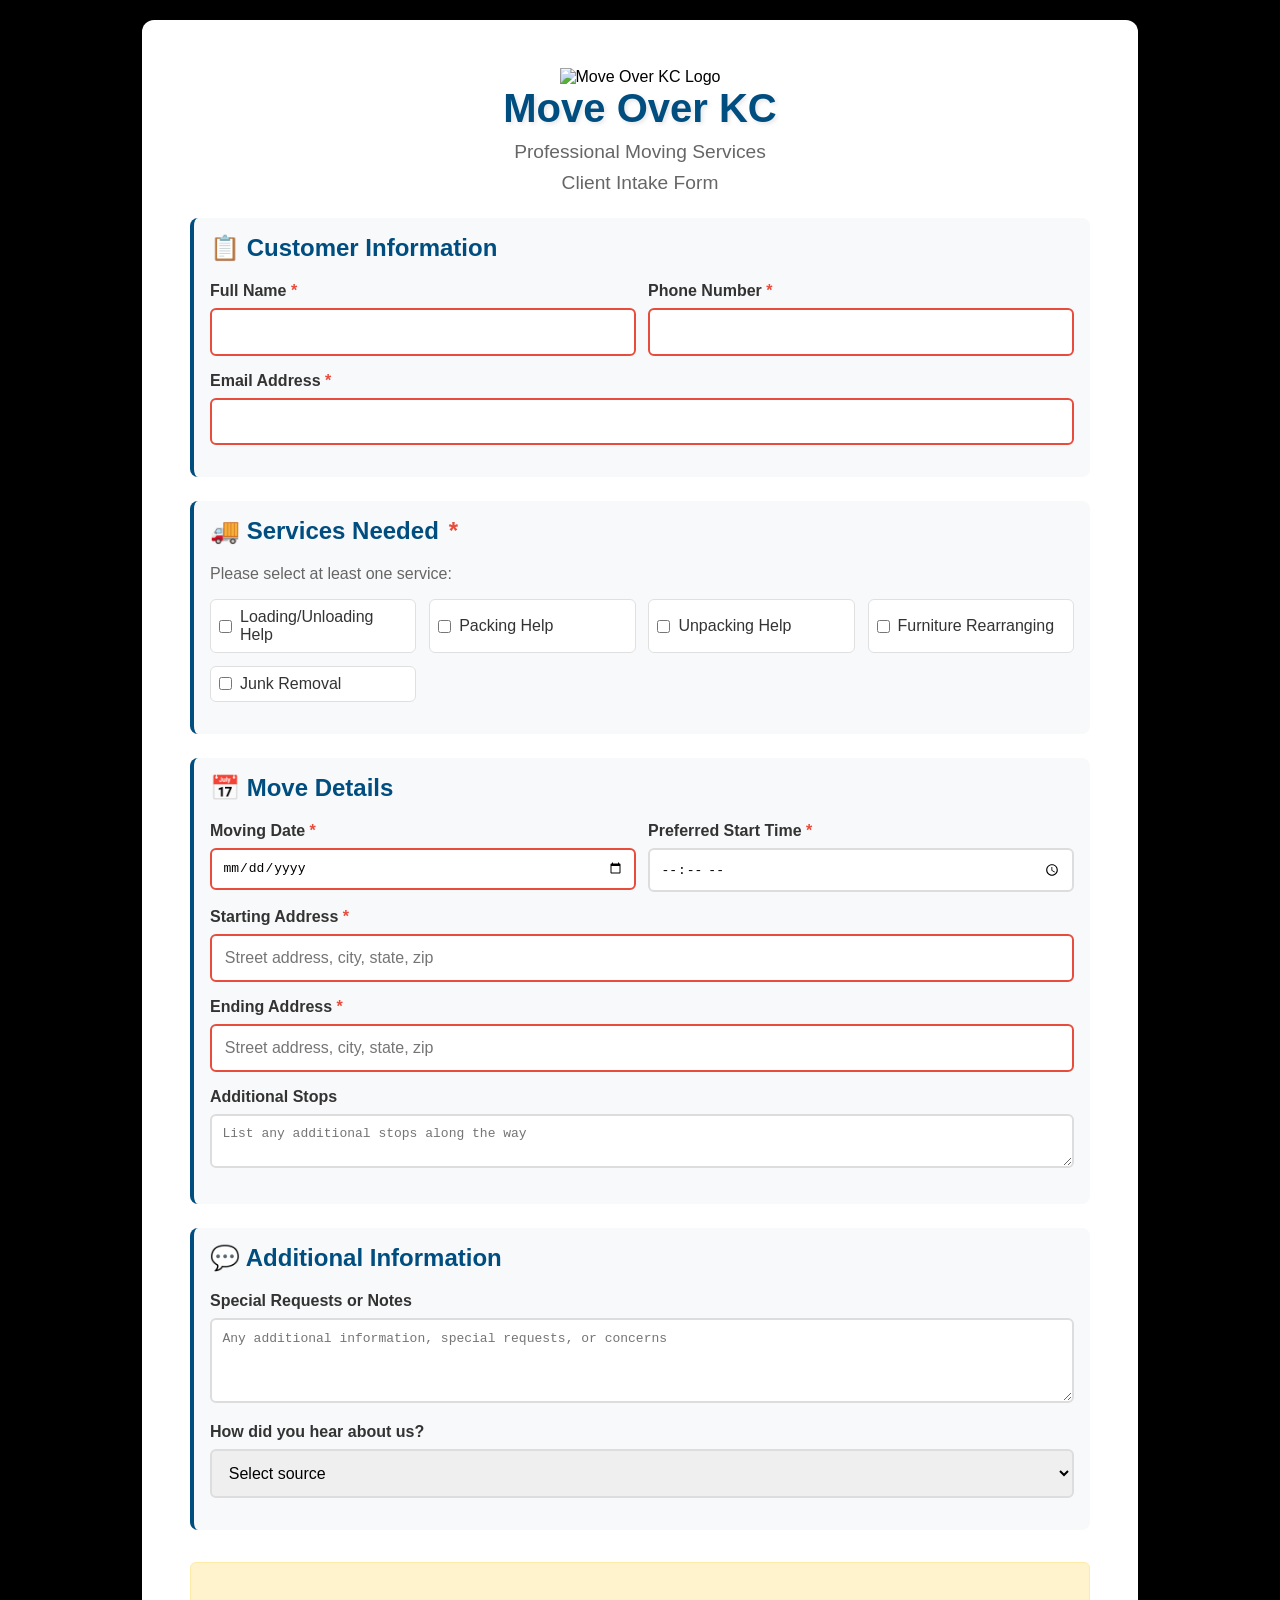
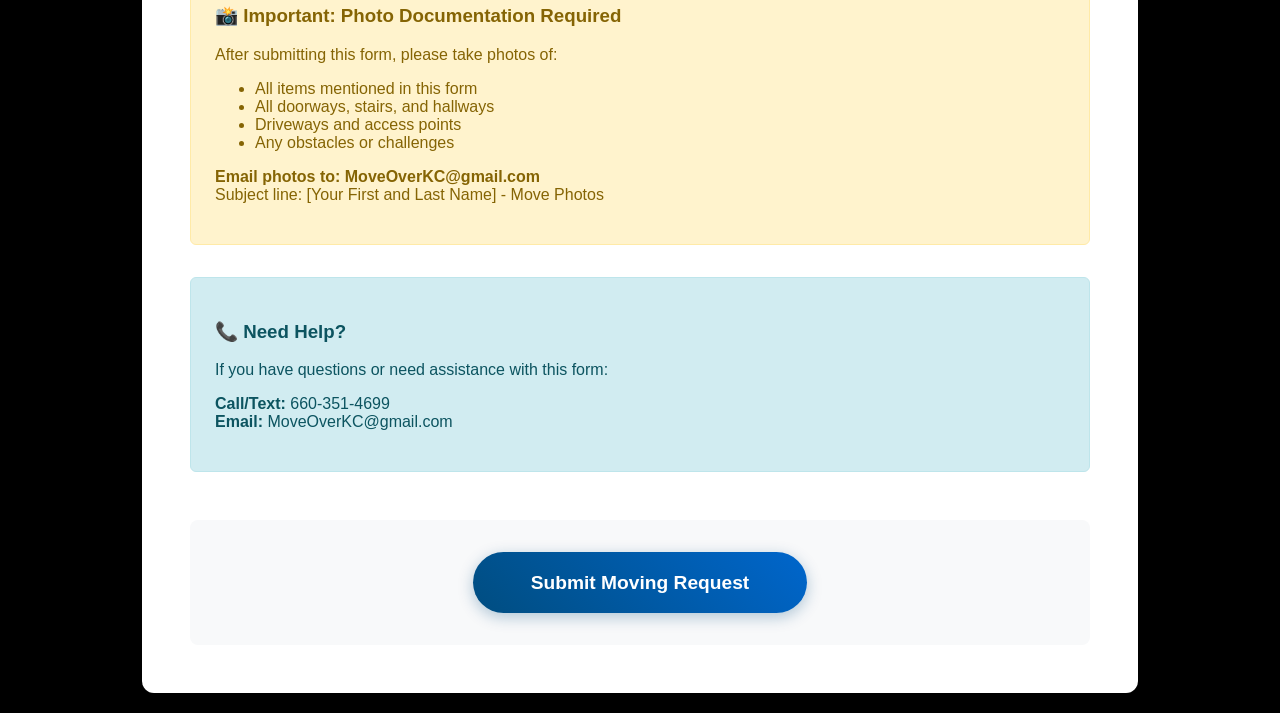
==== index.html @ 20b31cf5 "upload files for repo" ====
<!DOCTYPE html>
<html lang="en">
<head>
<meta charset="UTF-8">
<meta name="viewport" content="width=device-width, initial-scale=1.0">
<title>Move Over KC - Client Intake Form</title>
<style>
body { 
    font-family: 'Segoe UI', Tahoma, Geneva, Verdana, sans-serif; 
    margin: 0; 
    padding: 20px;
    background: black;
    min-height: 100vh;
}

.container { 
    max-width: 900px; 
    margin: 0 auto; 
    background: #fff; 
    padding: 3em; 
    border-radius: 12px; 
    box-shadow: 0 10px 30px rgba(0,0,0,0.2);
}

header { 
    text-align: center; 
    margin-bottom: 1em; 
}

h1 { 
    color: #004d80; 
    font-size: 2.5em; 
    margin-top: 0em;
    margin-bottom: 0em; 
    text-shadow: 2px 2px 4px rgba(0,0,0,0.1);
}

h4 { 
    color: #000000; 
    font-size: 1em; 
    margin-top: 0em;
    margin-bottom: 0em; 
    text-shadow: 2px 2px 4px rgba(0,0,0,0.1);
}

.subtitle {
    color: #666;
    font-size: 1.2em;
    margin-bottom: 0em;
    margin-top: .5em;
}

.form-section {
    background: #f8f9fa;
    padding: 1em;
    margin: 1.5em 0;
    border-radius: 8px;
    border-left: 4px solid #004d80;
}

.form-section h2 {
    color: #004d80;
    margin-top: 0;
    font-size: 1.5em;
    display: flex;
    align-items: center;
    gap: 10px;
}

.form-section h3 {
    color: #333;
    margin-top: 1.5em;
    font-size: 1.2em;
}

.form-row {
    display: grid;
    grid-template-columns: 1fr 1fr;
    gap: .75em;
    margin-bottom: 0em;
}

.form-group {
    margin-bottom: 1em;
}

label {
    display: block;
    font-weight: 600;
    color: #333;
    margin-bottom: 0.5em;
}

.required::after {
    content: " *";
    color: #e74c3c;
}

input, select, textarea {
    width: 100%;
    padding: 0.8em;
    border: 2px solid #ddd;
    border-radius: 6px;
    font-size: 1em;
    transition: border-color 0.3s ease;
    box-sizing: border-box;
}

input:focus, select:focus, textarea:focus {
    outline: none;
    border-color: #004d80;
    box-shadow: 0 0 0 3px rgba(0, 77, 128, 0.1);
}

input:required:invalid {
    border-color: #e74c3c;
}

input:required:valid {
    border-color: #27ae60;
}

.checkbox-group {
    display: grid;
    grid-template-columns: repeat(auto-fit, minmax(200px, 1fr));
    gap: 0.8em;
    margin-top: 1em;
    margin-bottom: 1em;
}

.checkbox-item {
    display: flex;
    align-items: center;
    gap: 0.5em;
    padding: 0.5em;
    background: white;
    border-radius: 6px;
    border: 1px solid #e0e0e0;
    transition: border-color 0.3s ease;
}

.checkbox-item input[type="checkbox"] {
    width: auto;
    margin: 0;
}

.checkbox-item label {
    margin: 0;
    font-weight: normal;
    cursor: pointer;
}

.quantity-input {
    width: 80px !important;
    margin-left: 0.5em;
}

.hidden { display: none; }

.toggle-section {
    background: #e8f4ff;
    border: 1px solid #004d80;
    border-radius: 6px;
    padding: 1em;
    margin: 1em 0;
}

.submit-section {
    text-align: center;
    margin-top: 3em;
    padding: 2em;
    background: #f8f9fa;
    border-radius: 8px;
}

.submit-btn {
    background: linear-gradient(45deg, #004d80, #0066cc);
    color: white;
    padding: 1em 3em;
    border: none;
    border-radius: 50px;
    font-size: 1.2em;
    font-weight: 600;
    cursor: pointer;
    transition: all 0.3s ease;
    box-shadow: 0 4px 15px rgba(0, 77, 128, 0.3);
}

.submit-btn:hover {
    transform: translateY(-2px);
    box-shadow: 0 6px 20px rgba(0, 77, 128, 0.4);
}

.notice {
    background: #fff3cd;
    border: 1px solid #ffeaa7;
    border-radius: 6px;
    padding: 1.5em;
    margin: 2em 0;
    color: #856404;
}

.contact-info {
    background: #d1ecf1;
    border: 1px solid #bee5eb;
    border-radius: 6px;
    padding: 1.5em;
    margin: 2em 0;
    color: #0c5460;
}

.location-details {
    background: white;
    border: 1px solid #ddd;
    border-radius: 6px;
    padding: 1.5em;
    margin: 1em 0;
}

.error-message {
    color: #e74c3c;
    font-size: 0.9em;
    margin-top: 0.5em;
    display: none;
}

.services-error {
    background: #ffeaea;
    border: 1px solid #e74c3c;
    border-radius: 6px;
    padding: 1em;
    margin-top: 1em;
}

.heavy-items-error {
    background: #ffeaea;
    border: 1px solid #e74c3c;
    border-radius: 6px;
    padding: 1em;
    margin-top: 1em;
}

@media (max-width: 768px) {
    .form-row {
        grid-template-columns: 1fr;
    }
    
    .container {
        padding: 1.5em;
    }
    
    .checkbox-group {
        grid-template-columns: 1fr;
    }
}
</style>
</head>
<body>

<div class="container">
    <header>
        <img src="https://github.com/moveoverkc/moveoverkc-form/blob/v2Updates/logo%20variant.png?raw=true" 
             alt="Move Over KC Logo" 
             style="max-width: 200px; height: auto; margin-bottom: 0em;">
        <h1>Move Over KC</h1>
        <p class="subtitle">Professional Moving Services</p>
        <p class="subtitle">Client Intake Form</p>
    </header>

    <form action="https://formsubmit.co/moveoverkc@gmail.com" method="POST" id="movingForm">
        <input type="hidden" name="_next" value="https://moveoverkc.github.io/moveoverkc-form/thank-you.html">

        <!-- Customer Information -->
        <div class="form-section">
            <h2>📋 Customer Information</h2>
            <div class="form-row">
                <div class="form-group">
                    <label for="customerName" class="required">Full Name</label>
                    <input type="text" id="customerName" name="Name" required>
                </div>
                <div class="form-group">
                    <label for="customerPhone" class="required">Phone Number</label>
                    <input type="tel" id="customerPhone" name="Phone" required>
                </div>
            </div>
            <div class="form-group">
                <label for="customerEmail" class="required">Email Address</label>
                <input type="email" id="customerEmail" name="Email" required>
            </div>
        </div>
        
        <!-- Services Needed -->
        <div class="form-section">
            <h2>🚚 Services Needed <span style="color: #e74c3c;">*</span></h2>
            <p style="color: #666; margin-bottom: 1em;">Please select at least one service:</p>
            <div class="checkbox-group" id="servicesGroup">
                <div class="checkbox-item">
                    <input type="checkbox" id="needLoading" name="services[]" value="loading_unloading" onchange="toggleSection('loadingSection', this); validateServices()">
                    <label for="needLoading">Loading/Unloading Help</label>
                </div>
                <div class="checkbox-item">
                    <input type="checkbox" id="needPacking" name="services[]" value="packing" onchange="toggleSection('packingSection', this); validateServices()">
                    <label for="needPacking">Packing Help</label>
                </div>
                <div class="checkbox-item">
                    <input type="checkbox" id="needUnpacking" name="services[]" value="unpacking" onchange="toggleSection('unpackingSection', this); validateServices()">
                    <label for="needUnpacking">Unpacking Help</label>
               </div>
                <!-- <div class="checkbox-item">
                    <input type="checkbox" id="needSupplies" name="services[]" value="supplies" onchange="validateServices()">
                    <label for="needSupplies">Moving Supplies</label>
                </div>  -->
                <div class="checkbox-item">
                    <input type="checkbox" id="needRearranging" name="services[]" value="furniture_rearranging" onchange="toggleSection('rearrangingSection', this); validateServices()">
                    <label for="needRearranging">Furniture Rearranging</label>
                </div>
                <div class="checkbox-item">
                    <input type="checkbox" id="needJunkRemoval" name="services[]" value="junkRemoval" onchange="toggleSection('junkRemovalSection', this); validateServices()">
                    <label for="needJunkRemoval">Junk Removal</label>
                </div>
            </div>
            <div id="servicesError" class="error-message services-error">
                <strong>Please select at least one service to continue.</strong>
            </div>
        </div>


        <!-- Loading/Unloading Section -->
        <div id="loadingSection" class="toggle-section hidden">
            <h3>📦 Loading & Unloading Details</h3>
            
            <h4>Service Type <span style="color: #e74c3c;">*</span></h4>
            <p style="color: #666; margin-bottom: 1em; font-size: 0.9em;">Please select what type of loading/unloading service you need:</p>
            <div class="checkbox-group" id="loadingTypeGroup">
                <div class="checkbox-item">
                    <input type="checkbox" id="onlyLoading" name="loading_type[]" value="only_loading" onchange="validateLoadingType(); handleLoadingType()">
                    <label for="onlyLoading">Only Loading</label>
                </div>
                <div class="checkbox-item">
                    <input type="checkbox" id="onlyUnloading" name="loading_type[]" value="only_unloading" onchange="validateLoadingType(); handleLoadingType()">
                    <label for="onlyUnloading">Only Unloading</label>
                </div>
                <div class="checkbox-item">
                    <input type="checkbox" id="bothLoadingUnloading" name="loading_type[]" value="both_loading_unloading" onchange="validateLoadingType(); handleLoadingType()">
                    <label for="bothLoadingUnloading">Both Loading and Unloading</label>
                </div>
            </div>
            <div id="loadingTypeError" class="error-message heavy-items-error">
                <strong>Please select a loading/unloading service type.</strong>
            </div>
            
            <!-- Moving Truck Section - Hidden by default -->
            <div id="truckSection" class="hidden">
                <h4>Moving Truck <span style="color: #e74c3c;">*</span></h4>
                <div class="checkbox-group" id="truckGroup">
                    <div class="checkbox-item">
                        <input type="checkbox" id="Truck" name="truck[]" value="truck" onchange="validateTruck()">
                        <label for="Truck">I would like Move Over KC to Provide a truck</label>
                    </div>
                    <div class="checkbox-item">
                        <input type="checkbox" id="noTruck" name="truck[]" value="noTruck" onchange="validateTruck()">
                        <label for="noTruck">I will provide my own truck/trailer</label>
                    </div>
                </div>
                <div id="truckError" class="error-message heavy-items-error">
                    <strong>Please specify a truck option.</strong>
                </div>
            </div>
            
            <h4>Moving Details <span style="color: #e74c3c;">*</span></h4>
            <div class="form-row">
                <div class="location-details" id="startLocationDetails">
                    <h4>Starting Location</h4>
                    <div class="form-group">
                        <label for="startPropertyType" class="required">Property Type</label>
                        <select id="startPropertyType" name="Start Property Type" data-conditional-required="loadingSection">
                            <option value="">Select property type</option>
                            <option value="single-floor-home">Single-Floor Home</option>
                            <option value="multi-level-home">Multi-Level Home</option>
                            <option value="apartment">Apartment</option>
                            <option value="townhome">Townhome</option>
                            <option value="duplex">Duplex</option>
                            <option value="storage-unit">Storage Unit</option>
                            <option value="office">Office</option>
                            <option value="other">Other</option>
                        </select>
                    </div>
                    <div class="form-row">
                        <div class="form-group">
                            <label for="startStairs" class="required">Number of Stairs</label>
                            <input type="number" id="startStairs" name="Start Stairs" min="0" data-conditional-required="loadingSection">
                        </div>
                        <div class="form-group">
                            <label for="startFloor" class="required">Floor Level</label>
                            <select id="startFloor" name="Start Floor" data-conditional-required="loadingSection">
                                <option value="ground">Ground Floor</option>
                                <option value="1">1st Floor</option>
                                <option value="2">2nd Floor</option>
                                <option value="3">3rd Floor</option>
                                <option value="4+">4th Floor or Higher</option>
                            </select>
                        </div>
                    </div>
                    <div class="form-group">
                        <label for="startElevator" class="required">Elevator Access</label>
                        <select id="startElevator" name="Start Elevator" data-conditional-required="loadingSection">
                            <option value="none">No Elevator</option>
                            <option value="regular">Regular Elevator</option>
                            <option value="service">Service Elevator</option>
                        </select>
                    </div>
                    <div class="form-group">
                        <label for="startParking" class="required">Parking/Access Notes</label>
                        <input type="text" id="startParking" name="Start Parking" placeholder="e.g., street parking, long driveway, loading dock" data-conditional-required="loadingSection">
                    </div>
                </div>

                <div class="location-details" id="endLocationDetails">
                    <h4>Ending Location</h4>
                    <div class="form-group">
                        <label for="endPropertyType" class="required">Property Type</label>
                        <select id="endPropertyType" name="End Property Type" data-conditional-required="loadingSection">
                            <option value="">Select property type</option>
                            <option value="single-floor-home">Single-Floor Home</option>
                            <option value="multi-level-home">Multi-Level Home</option>
                            <option value="apartment">Apartment</option>
                            <option value="townhome">Townhome</option>
                            <option value="duplex">Duplex</option>
                            <option value="storage-unit">Storage Unit</option>
                            <option value="office">Office</option>
                            <option value="other">Other</option>
                        </select>
                    </div>
                    <div class="form-row">
                        <div class="form-group">
                            <label for="endStairs" class="required">Number of Stairs</label>
                            <input type="number" id="endStairs" name="End Stairs" min="0" data-conditional-required="loadingSection">
                        </div>
                        <div class="form-group">
                            <label for="endFloor" class="required">Floor Level</label>
                            <select id="endFloor" name="End Floor" data-conditional-required="loadingSection">
                                <option value="ground">Ground Floor</option>
                                <option value="1">1st Floor</option>
                                <option value="2">2nd Floor</option>
                                <option value="3">3rd Floor</option>
                                <option value="4+">4th Floor or Higher</option>
                            </select>
                        </div>
                    </div>
                    <div class="form-group">
                        <label for="endElevator" class="required">Elevator Access</label>
                        <select id="endElevator" name="End Elevator" data-conditional-required="loadingSection">
                            <option value="none">No Elevator</option>
                            <option value="regular">Regular Elevator</option>
                            <option value="service">Service Elevator</option>
                        </select>
                    </div>
                    <div class="form-group">
                        <label for="endParking" class="required">Parking/Access Notes</label>
                        <input type="text" id="endParking" name="End Parking" placeholder="e.g., street parking, long driveway, loading dock" data-conditional-required="loadingSection">
                    </div>
                </div>
            </div>

            <h4>Heavy/Specialty Items <span style="color: #e74c3c;">*</span></h4>
            <p style="color: #666; margin-bottom: 1em; font-size: 0.9em;">Please select at least one heavy/specialty item or indicate "No heavy items":</p>
            <div class="checkbox-group" id="heavyItemsGroup">
                <div class="checkbox-item">
                    <input type="checkbox" id="piano" name="heavy_items[]" value="piano" onchange="validateHeavyItems()">
                    <label for="piano">Piano</label>
                    <input type="number" class="quantity-input hidden" id="pianoQty" name="piano_qty" min="1" placeholder="Qty">
                </div>
                <div class="checkbox-item">
                    <input type="checkbox" id="appliances" name="heavy_items[]" value="appliances" onchange="validateHeavyItems()">
                    <label for="appliances">Large Appliances</label>
                    <input type="number" class="quantity-input hidden" id="appliancesQty" name="appliances_qty" min="1" placeholder="Qty">
                </div>
                <div class="checkbox-item">
                    <input type="checkbox" id="furniture" name="heavy_items[]" value="furniture" onchange="validateHeavyItems()">
                    <label for="furniture">Heavy Furniture</label>
                    <input type="number" class="quantity-input hidden" id="furnitureQty" name="furniture_qty" min="1" placeholder="Qty">
                </div>
                <div class="checkbox-item">
                    <input type="checkbox" id="safe" name="heavy_items[]" value="safe" onchange="validateHeavyItems()">
                    <label for="safe">Safe</label>
                    <input type="number" class="quantity-input hidden" id="safeQty" name="safe_qty" min="1" placeholder="Qty">
                </div>
                <div class="checkbox-item">
                    <input type="checkbox" id="mattress" name="heavy_items[]" value="mattress" onchange="validateHeavyItems()">
                    <label for="mattress">Mattress</label>
                    <input type="number" class="quantity-input hidden" id="mattressQty" name="mattress_qty" min="1" placeholder="Qty">
                </div>
                <div class="checkbox-item">
                    <input type="checkbox" id="exerciseequipment" name="heavy_items[]" value="exerciseequipment" onchange="validateHeavyItems()">
                    <label for="exerciseequipment">Exercise Equipment</label>
                    <input type="number" class="quantity-input hidden" id="exerciseQty" name="exercise_qty" min="1" placeholder="Qty">
                </div>
                <div class="checkbox-item">
                    <input type="checkbox" id="lawnequipment" name="heavy_items[]" value="lawnequipment" onchange="validateHeavyItems()">
                    <label for="lawnequipment">Lawn Equipment</label>
                    <input type="number" class="quantity-input hidden" id="lawnQty" name="lawn_qty" min="1" placeholder="Qty">
                </div>
                <div class="checkbox-item">
                    <input type="checkbox" id="noheavy" name="heavy_items[]" value="no_heavy_items" onchange="validateHeavyItems(); handleNoHeavyItems(this)">
                    <label for="noheavy">No heavy items</label>
                </div>
                <div class="checkbox-item">
                    <input type="checkbox" id="otherHeavy" name="heavy_items[]" value="other" onchange="validateHeavyItems()">
                    <label for="otherHeavy">Other item</label>
                    <input type="number" class="quantity-input hidden" id="otherHeavyQty" name="other_heavy_qty" min="1" placeholder="Qty">
                </div>
            </div>
            <div id="heavyItemsError" class="error-message heavy-items-error">
                <strong>Please select at least one heavy/specialty item or indicate "No heavy items".</strong>
            </div>
            
            <div class="form-group">
                <label for="specialItems">Additional Heavy/Specialty Items</label>
                <textarea id="specialItems" name="Special Items" rows="3" placeholder="Describe any other heavy, fragile, or specialty items"></textarea>
            </div>

            <h4>Moving Equipment</h4>
            <p style="color: #666; margin-bottom: 1em; font-size: 0.9em;">Please select any equipment needed:</p>
            <div class="checkbox-group" id="movingEquipmentGroup">
                <div class="checkbox-item">
                    <input type="checkbox" id="straps" name="movingEquipment[]" value="straps" onchange="validatemovingEquipmentItems()">
                    <label for="straps">Ratchet Straps</label>
                    <input type="number" class="quantity-input hidden" id="strapsQty" name="straps_qty" min="1" placeholder="Qty">
                </div>
                <div class="checkbox-item">
                    <input type="checkbox" id="blankets" name="movingEquipment[]" value="blankets" onchange="validatemovingEquipmentItems()">
                    <label for="blankets">Moving Blankets</label>
                    <input type="number" class="quantity-input hidden" id="blanketsQty" name="blankets_qty" min="1" placeholder="Qty">
                </div>
                <div class="checkbox-item">
                    <input type="checkbox" id="bags" name="movingEquipment[]" value="bags" onchange="validatemovingEquipmentItems()">
                    <label for="bags">Mattress Bags (Please note matress sizes)</label>
                    <input type="number" class="quantity-input hidden" id="bagsQty" name="bags_qty" min="1" placeholder="Qty">
                </div>
                <div class="checkbox-item">
                    <input type="checkbox" id="otherEquipment" name="movingEquipment[]" value="other" onchange="validatemovingEquipmentItems()">
                    <label for="otherEquipment">Other (Please note)</label>
                    <input type="number" class="quantity-input hidden" id="otherEquipmentQty" name="other_equipment_qty" min="1" placeholder="Qty">
                </div>
            </div>
            
            <div class="form-group">
                <label for="movingEquipmentDetails">Additional Moving Equipment</label>
                <textarea id="movingEquipmentDetails" name="Moving Equipment Details" rows="3" placeholder="Describe any other moving equipment needed"></textarea>
            </div>
        </div>



        <!-- Move Details -->
        <div class="form-section">
            <h2>📅 Move Details</h2>
            <div class="form-row">
                <div class="form-group">
                    <label for="moveDate" class="required">Moving Date</label>
                    <input type="date" id="moveDate" name="Move Date" required>
                </div>
                <div class="form-group">
                    <label for="startTime" class="required">Preferred Start Time</label>
                    <input type="time" id="startTime" name="Start Time">
                </div>
            </div>
            <div class="form-group" id="startAddressGroup">
                <label for="startAddress" class="required">Starting Address</label>
                <input type="text" id="startAddress" name="Starting Address" required placeholder="Street address, city, state, zip">
            </div>
            <div class="form-group" id="endAddressGroup">
                <label for="endAddress" class="required">Ending Address</label>
                <input type="text" id="endAddress" name="Ending Address" required placeholder="Street address, city, state, zip">
            </div>
            <div class="form-group">
                <label for="additionalStops">Additional Stops</label>
                <textarea id="additionalStops" name="Additional Stops" rows="2" placeholder="List any additional stops along the way"></textarea>
            </div>
        </div>



        <!-- Packing Section -->
        <div id="packingSection" class="toggle-section hidden">
            <h3>📦 Packing Details</h3>
            <div class="form-row">
                <div class="form-group">
                    <label for="packingDate">Packing Date</label>
                    <input type="date" id="packingDate" name="Packing Date" data-conditional-required="packingSection">
                </div>
                <div class="form-group">
                    <label for="packingTime">Packing Time</label>
                    <input type="time" id="packingTime" name="Packing Time">
                </div>
            </div>
            <div class="form-group">
                <label for="packingAreas" class="required">Rooms/Areas to Pack</label>
                <textarea id="packingAreas" name="Packing Areas" rows="3" placeholder="List rooms or areas that need packing" data-conditional-required="packingSection"></textarea>
            </div>
            <div class="form-group">
                <label for="fragileItems">Fragile/High-Value Items</label>
                <textarea id="fragileItems" name="Fragile Items" rows="3" placeholder="Describe fragile or valuable items requiring special care"></textarea>
            </div>

            <h4>Packing Supplies </h4>
            <p style="color: #666; margin-bottom: 1em; font-size: 0.9em;">Please select packing supplies that are needed:</p>
            <div class="checkbox-group" id="packingSuppliesGroup">
                <div class="checkbox-item">
                    <input type="checkbox" id="smallMovingBox" value="smallMovingBox" onchange="validatePackingSupplies()">
                    <label for="smallMovingBox">Small Moving Boxes</label>
                    <input type="number" class="quantity-input hidden" id="smallMovingBoxQty" name="smallMovingBox_qty" min="1" placeholder="Qty">
                </div>
                <div class="checkbox-item">
                    <input type="checkbox" id="mediumMovingBox" value="mediumMovingBox" onchange="validatePackingSupplies()">
                    <label for="mediumMovingBox">Medium Moving Boxes</label>
                    <input type="number" class="quantity-input hidden" id="mediumMovingBoxQty" name="mediumMovingBox_qty" min="1" placeholder="Qty">
                </div>
                <div class="checkbox-item">
                    <input type="checkbox" id="largeMovingBox" value="largeMovingBox" onchange="validatePackingSupplies()">
                    <label for="largeMovingBox">Large Moving Boxes</label>
                    <input type="number" class="quantity-input hidden" id="largeMovingBoxQty" name="largeMovingBox_qty" min="1" placeholder="Qty">
                </div>
                <div class="checkbox-item">
                    <input type="checkbox" id="extralargeMovingBox" value="extralargeMovingBox" onchange="validatePackingSupplies()">
                    <label for="extralargeMovingBox">Extra Large Moving Boxes</label>
                    <input type="number" class="quantity-input hidden" id="extralargeMovingBoxQty" name="extralargeMovingBox_qty" min="1" placeholder="Qty">
                </div>
                <div class="checkbox-item">
                    <input type="checkbox" id="tvMovingBox" value="tvMovingBox" onchange="validatePackingSupplies()">
                    <label for="tvMovingBox">TV Moving Boxes</label>
                    <input type="number" class="quantity-input hidden" id="tvMovingBoxQty" name="tvMovingBox_qty" min="1" placeholder="Qty">
                </div>
                <div class="checkbox-item">
                    <input type="checkbox" id="otherMovingBox" value="otherMovingBox" onchange="validatePackingSupplies()">
                    <label for="otherMovingBox">Other Moving Box Boxes (please describe in notes)</label>
                    <input type="number" class="quantity-input hidden" id="otherMovingBoxQty" name="otherMovingBox_qty" min="1" placeholder="Qty">
                </div>
                <div class="checkbox-item">
                    <input type="checkbox" id="tapeRoll" value="tapeRoll" onchange="validatePackingSupplies()">
                    <label for="tapeRoll">Rolls of Tape</label>
                    <input type="number" class="quantity-input hidden" id="tapeRollQty" name="tapeRoll_qty" min="1" placeholder="Qty">
                </div>
                <div class="checkbox-item">
                    <input type="checkbox" id="plasticRoll" value="plasticRoll" onchange="validatePackingSupplies()">
                    <label for="plasticRoll">Rolls of Plastic Wrap</label>
                    <input type="number" class="quantity-input hidden" id="plasticRollQty" name="plasticRoll_qty" min="1" placeholder="Qty">
                </div>
                <div class="checkbox-item">
                    <input type="checkbox" id="paperRoll" value="paperRoll" onchange="validatePackingSupplies()">
                    <label for="paperRoll">Rolls of Packing Paper</label>
                    <input type="number" class="quantity-input hidden" id="paperRollQty" name="paperRoll_qty" min="1" placeholder="Qty">
                </div>
                <div class="checkbox-item">
                    <input type="checkbox" id="bubbleWrap" value="bubbleWrap" onchange="validatePackingSupplies()">
                    <label for="bubbleWrap">Rolls of Bubble Wrap</label>
                    <input type="number" class="quantity-input hidden" id="bubbleWrapQty" name="bubbleWrap_qty" min="1" placeholder="Qty">
                </div>
                <div class="checkbox-item">
                    <input type="checkbox" id="fragileSticker" value="fragileSticker" onchange="validatePackingSupplies()">
                    <label for="fragileSticker">Fragile Stickers</label>
                    <input type="number" class="quantity-input hidden" id="fragileStickerQty" name="fragileSticker_qty" min="1" placeholder="Qty">
                </div>
                <div class="checkbox-item">
                    <input type="checkbox" id="mattressBags" value="mattressBags" onchange="validatePackingSupplies()">
                    <label for="mattressBags">Mattress Bags (please specify sizes in notes)</label>
                    <input type="number" class="quantity-input hidden" id="mattressBagsQty" name="mattressBags_qty" min="1" placeholder="Qty">
                </div>
            </div>
            
            <div class="form-group">
                <label for="packingDetailsAdditionalNotes">Packing Detail Notes</label>
                <textarea id="packingDetailsAdditionalNotes" name="Packing Detail Notes" rows="3" placeholder="Please describe any additional information about needed packing supplies"></textarea>
            </div>
        </div>

        <!-- Unpacking Section -->
        <div id="unpackingSection" class="toggle-section hidden">
            <h3>📦 Unpacking Details</h3>
            <div class="form-row">
                <div class="form-group">
                    <label for="unpackingDate" class="required">Unpacking Date</label>
                    <input type="date" id="unpackingDate" name="Unpacking Date" data-conditional-required="unpackingSection">
                </div>
                <div class="form-group">
                    <label for="unpackingTime">Unpacking Time</label>
                    <input type="time" id="unpackingTime" name="Unpacking Time">
                </div>
            </div>
            <!-- <div class="form-group">
                <label for="unpackingAddress" class="required">Unpacking Address</label>
                <input type="text" id="unpackingAddress" name="Unpacking Address" placeholder="Street address, city, state, zip" data-conditional-required="unpackingSection">
            </div> -->
            <div class="form-group">
                <label for="unpackingDetails">Unpacking Additional Notes</label>
                <textarea id="unpackingDetails" name="Unpacking Details" rows="3" placeholder="Describe any additional details for unpacking"></textarea>
            </div>
        </div>

        <!-- Furniture Rearranging Section -->
        <div id="rearrangingSection" class="toggle-section hidden">
            <h3>🪑 Furniture Rearranging Details</h3>
            <div class="form-group">
                <label for="rearrangingDetails" class="required">Rearranging Details</label>
                <textarea id="rearrangingDetails" name="Rearranging Details" rows="4" placeholder="Please describe what furniture needs to be rearranged, moved between rooms, or repositioned. Include details about the current location and desired location of items." data-conditional-required="rearrangingSection"></textarea>
            </div>
            <div class="form-row">
                <div class="form-group">
                    <label for="rearrangingDate">Preferred Date for Rearranging</label>
                    <input type="date" id="rearrangingDate" name="Rearranging Date">
                </div>
                <div class="form-group">
                    <label for="rearrangingTime">Preferred Time</label>
                    <input type="time" id="rearrangingTime" name="Rearranging Time">
                </div>
            </div>
        </div>

        <!-- Junk Removal Section -->
        <div id="junkRemovalSection" class="toggle-section hidden">
            <h3>🚮 Junk Removal Details</h3>
            <div class="form-group">
                <label for="junkRemovalDetails" class="required">Please list all items to be hauled and desired dumping location</label>
                <textarea id="junkRemovalDetails" name="Junk Removal Details" rows="3" placeholder="Items to be hauled" data-conditional-required="junkRemovalSection"></textarea>
            </div>
        </div>

        <!-- Additional Information -->
        <div class="form-section">
            <h2>💬 Additional Information</h2>
            <div class="form-group">
                <label for="specialRequests">Special Requests or Notes</label>
                <textarea id="specialRequests" name="Special Requests" rows="4" placeholder="Any additional information, special requests, or concerns"></textarea>
            </div>
            <div class="form-group">
                <label for="referralSource">How did you hear about us?</label>
                <select id="referralSource" name="Referral Source">
                    <option value="">Select source</option>
                    <option value="google">Google Search</option>
                    <option value="facebook">Facebook</option>
                    <option value="friend">Friend/Family Referral</option>
                    <option value="previous-customer">Previous Customer</option>
                    <option value="online-review">Online Reviews</option>
                    <option value="other">Other</option>
                </select>
            </div>
        </div>

        <!-- Important Notice -->
        <div class="notice">
            <h3>📸 Important: Photo Documentation Required</h3>
            <p>After submitting this form, please take photos of:</p>
            <ul>
                <li>All items mentioned in this form</li>
                <li>All doorways, stairs, and hallways</li>
                <li>Driveways and access points</li>
                <li>Any obstacles or challenges</li>
            </ul>
            <p><strong>Email photos to: MoveOverKC@gmail.com</strong><br>
            Subject line: [Your First and Last Name] - Move Photos</p>
        </div>

        <!-- Contact Information -->
        <div class="contact-info">
            <h3>📞 Need Help?</h3>
            <p>If you have questions or need assistance with this form:</p>
            <p><strong>Call/Text:</strong> 660-351-4699<br>
            <strong>Email:</strong> MoveOverKC@gmail.com</p>
        </div>

        <!-- Submit Section -->
        <div class="submit-section">
            <button type="submit" class="submit-btn">Submit Moving Request</button>
        </div>
    </form>
</div>

<script>
function validateServices() {
    const serviceCheckboxes = document.querySelectorAll('input[name="services[]"]');
    const errorDiv = document.getElementById('servicesError');
    const servicesGroup = document.getElementById('servicesGroup');
    
    let isChecked = false;
    serviceCheckboxes.forEach(checkbox => {
        if (checkbox.checked) {
            isChecked = true;
        }
    });
    
    if (isChecked) {
        errorDiv.style.display = 'none';
        servicesGroup.style.borderColor = '';
    } else {
        errorDiv.style.display = 'block';
        servicesGroup.style.borderColor = '#e74c3c';
    }
    
    return isChecked;
}

function validateLoadingType() {
    const loadingCheckbox = document.getElementById('needLoading');
    if (!loadingCheckbox.checked) return true; // Only validate if loading service is selected
    
    const loadingTypeCheckboxes = document.querySelectorAll('input[name="loading_type[]"]');
    const errorDiv = document.getElementById('loadingTypeError');
    const loadingTypeGroup = document.getElementById('loadingTypeGroup');
    
    let isChecked = false;
    loadingTypeCheckboxes.forEach(checkbox => {
        if (checkbox.checked) {
            isChecked = true;
        }
    });
    
    if (isChecked) {
        errorDiv.style.display = 'none';
        loadingTypeGroup.style.borderColor = '';
    } else {
        errorDiv.style.display = 'block';
        loadingTypeGroup.style.borderColor = '#e74c3c';
    }
    
    return isChecked;
}

function validateHeavyItems() {
    const loadingCheckbox = document.getElementById('needLoading');
    if (!loadingCheckbox.checked) return true; // Only validate if loading service is selected
    
    const heavyItemCheckboxes = document.querySelectorAll('input[name="heavy_items[]"]');
    const errorDiv = document.getElementById('heavyItemsError');
    const heavyItemsGroup = document.getElementById('heavyItemsGroup');
    
    let isChecked = false;
    heavyItemCheckboxes.forEach(checkbox => {
        if (checkbox.checked) {
            isChecked = true;
        }
    });
    
    if (isChecked) {
        errorDiv.style.display = 'none';
        heavyItemsGroup.style.borderColor = '';
    } else {
        errorDiv.style.display = 'block';
        heavyItemsGroup.style.borderColor = '#e74c3c';
    }
    
    return isChecked;
}

function validateTruck() {
    const loadingCheckbox = document.getElementById('needLoading');
    const bothLoadingUnloading = document.getElementById('bothLoadingUnloading');
    if (!loadingCheckbox.checked || !bothLoadingUnloading.checked) return true;
    
    const truckCheckboxes = document.querySelectorAll('input[name="truck[]"]');
    const errorDiv = document.getElementById('truckError');
    const truckGroup = document.getElementById('truckGroup');
    
    let isChecked = false;
    truckCheckboxes.forEach(checkbox => {
        if (checkbox.checked) {
            isChecked = true;
        }
    });
    
    if (isChecked) {
        errorDiv.style.display = 'none';
        truckGroup.style.borderColor = '';
    } else {
        errorDiv.style.display = 'block';
        truckGroup.style.borderColor = '#e74c3c';
    }
    
    return isChecked;
}

function validatemovingEquipmentItems() {
    // This is optional equipment, so no validation needed
    // Just handle the quantity input visibility
    const checkbox = event.target;
    const qtyInput = checkbox.parentNode.querySelector('.quantity-input');
    if (qtyInput) {
        qtyInput.classList.toggle('hidden', !checkbox.checked);
        if (!checkbox.checked) qtyInput.value = '';
    }
}

function validatePackingSupplies(){
    const checkbox = event.target;
    const qtyInput = checkbox.parentNode.querySelector('.quantity-input');
    if (qtyInput) {
        qtyInput.classList.toggle('hidden', !checkbox.checked);
        if (!checkbox.checked) qtyInput.value = '';
    }
}

function handleLoadingType() {
    const onlyLoading = document.getElementById('onlyLoading');
    const onlyUnloading = document.getElementById('onlyUnloading');
    const bothLoadingUnloading = document.getElementById('bothLoadingUnloading');
    
    // Only allow one selection
    const loadingTypeCheckboxes = document.querySelectorAll('input[name="loading_type[]"]');
    loadingTypeCheckboxes.forEach(cb => {
        if (cb !== event.target) {
            cb.checked = false;
        }
    });
    
    // Show/hide truck section based on selection
    const truckSection = document.getElementById('truckSection');
    if (bothLoadingUnloading.checked) {
        truckSection.classList.remove('hidden');
    } else {
        truckSection.classList.add('hidden');
        // Clear truck selections when hidden
        const truckCheckboxes = document.querySelectorAll('input[name="truck[]"]');
        truckCheckboxes.forEach(cb => cb.checked = false);
        validateTruck();
    }
    
    // Handle address requirements and location details
    const startAddressGroup = document.getElementById('startAddressGroup');
    const endAddressGroup = document.getElementById('endAddressGroup');
    const startAddress = document.getElementById('startAddress');
    const endAddress = document.getElementById('endAddress');
    const startLocationDetails = document.getElementById('startLocationDetails');
    const endLocationDetails = document.getElementById('endLocationDetails');
    
    if (onlyLoading.checked) {
        // Only Loading: hide ending address and ending location details
        endAddressGroup.classList.add('hidden');
        endAddress.removeAttribute('required');
        endAddress.value = '';
        endLocationDetails.classList.add('hidden');
        
        startAddressGroup.classList.remove('hidden');
        startAddress.setAttribute('required', 'required');
        startLocationDetails.classList.remove('hidden');

        requireEndLocationDetails(false);
        requireStartLocationDetails(true);
    } else if (onlyUnloading.checked) {
        // Only Unloading: hide starting address and starting location details
        startAddressGroup.classList.add('hidden');
        startAddress.removeAttribute('required');
        startAddress.value = '';
        startLocationDetails.classList.add('hidden');
        
        endAddressGroup.classList.remove('hidden');
        endAddress.setAttribute('required', 'required');
        endLocationDetails.classList.remove('hidden');

        requireEndLocationDetails(true);
        requireStartLocationDetails(false);
    } else if (bothLoadingUnloading.checked) {
        // Both: show both addresses and location details
        startAddressGroup.classList.remove('hidden');
        endAddressGroup.classList.remove('hidden');
        startAddress.setAttribute('required', 'required');
        endAddress.setAttribute('required', 'required');
        startLocationDetails.classList.remove('hidden');
        endLocationDetails.classList.remove('hidden');

        requireEndLocationDetails(true);
        requireStartLocationDetails(true);
    } else {
        // No selection: show both but don't require
        startAddressGroup.classList.remove('hidden');
        endAddressGroup.classList.remove('hidden');
        startLocationDetails.classList.remove('hidden');
        endLocationDetails.classList.remove('hidden');

        requireEndLocationDetails(false);
        requireStartLocationDetails(false);
    }
}


const endPropertyType = document.getElementById('endPropertyType');
const endStairs = document.getElementById('endStairs');
const endFloor = document.getElementById('endFloor');
const endElevator = document.getElementById('endElevator');
const endParking = document.getElementById('endParking');

function requireEndLocationDetails(value){
    if(value === true){
        endPropertyType.setAttribute('required', 'required');
        endStairs.setAttribute('required', 'required');
        endFloor.setAttribute('required', 'required');
        endElevator.setAttribute('required', 'required');
        endParking.setAttribute('required', 'required');
    }
    else{
        endPropertyType.removeAttribute('required');
        endStairs.removeAttribute('required');
        endFloor.removeAttribute('required');
        endElevator.removeAttribute('required');
        endParking.removeAttribute('required');
    }
}

const startPropertyType = document.getElementById('startPropertyType');
const startStairs = document.getElementById('startStairs');
const startFloor = document.getElementById('startFloor');
const startElevator = document.getElementById('startElevator');
const startParking = document.getElementById('startParking');

function requireStartLocationDetails(value){
    if(value === true){
        startPropertyType.setAttribute('required', 'required');
        startStairs.setAttribute('required', 'required');
        startFloor.setAttribute('required', 'required');
        startElevator.setAttribute('required', 'required');
        startParking.setAttribute('required', 'required');
    }
    else{
        startPropertyType.removeAttribute('required');
        startStairs.removeAttribute('required');
        startFloor.removeAttribute('required');
        startElevator.removeAttribute('required');
        startParking.removeAttribute('required');
    }
}


function handleNoHeavyItems(checkbox) {
    const heavyItemCheckboxes = document.querySelectorAll('input[name="heavy_items[]"]:not(#noheavy)');
    
    if (checkbox.checked) {
        // If "No heavy items" is checked, uncheck all other heavy items
        heavyItemCheckboxes.forEach(cb => {
            cb.checked = false;
            const qtyInput = cb.parentNode.querySelector('.quantity-input');
            if (qtyInput) {
                qtyInput.classList.add('hidden');
                qtyInput.value = '';
            }
        });
    }
}

function toggleSection(sectionId, checkbox) {
    const section = document.getElementById(sectionId);
    const isVisible = checkbox.checked;
    
    section.classList.toggle('hidden', !isVisible);
    
    // Handle conditional required fields
    const conditionalFields = section.querySelectorAll('[data-conditional-required="' + sectionId + '"]');
    conditionalFields.forEach(field => {
        if (isVisible) {
            field.setAttribute('required', 'required');
        } else {
            field.removeAttribute('required');
            field.value = '';
        }
    });
    
    // Clear loading section specific data when hidden
    if (sectionId === 'loadingSection' && !isVisible) {
        const heavyItemCheckboxes = section.querySelectorAll('input[name="heavy_items[]"]');
        heavyItemCheckboxes.forEach(cb => {
            cb.checked = false;
            const qtyInput = cb.parentNode.querySelector('.quantity-input');
            if (qtyInput) {
                qtyInput.classList.add('hidden');
                qtyInput.value = '';
            }
        });
        const truckCheckboxes = section.querySelectorAll('input[name="truck[]"]');
        truckCheckboxes.forEach(cb => {
            cb.checked = false;
        });
        const loadingTypeCheckboxes = section.querySelectorAll('input[name="loading_type[]"]');
        loadingTypeCheckboxes.forEach(cb => {
            cb.checked = false;
        });
        
        // Reset address requirements
        const startAddress = document.getElementById('startAddress');
        const endAddress = document.getElementById('endAddress');
        const startAddressGroup = document.getElementById('startAddressGroup');
        const endAddressGroup = document.getElementById('endAddressGroup');
        
        startAddressGroup.classList.remove('hidden');
        endAddressGroup.classList.remove('hidden');
        startAddress.setAttribute('required', 'required');
        endAddress.setAttribute('required', 'required');
        
        validateHeavyItems();
        validateTruck();
        validateLoadingType();
    }
    
    // Show/hide quantity inputs for heavy items - only add listeners once
    if (sectionId === 'loadingSection' && isVisible) {
        const heavyItemCheckboxes = section.querySelectorAll('input[name="heavy_items[]"]:not(#noheavy)');
        heavyItemCheckboxes.forEach(cb => {
            // Remove existing listeners to prevent duplicates
            cb.removeEventListener('change', handleHeavyItemChange);
            cb.addEventListener('change', handleHeavyItemChange);
        });
    }
}

function handleHeavyItemChange() {
    const qtyInput = this.parentNode.querySelector('.quantity-input');
    if (qtyInput) {
        qtyInput.classList.toggle('hidden', !this.checked);
        if (!this.checked) qtyInput.value = '';
    }
    
    // If any other heavy item is selected, uncheck "No heavy items"
    if (this.checked) {
        document.getElementById('noheavy').checked = false;
    }
}

// Form validation
document.getElementById('movingForm').addEventListener('submit', function(e) {
    // First check if at least one service is selected
    if (!validateServices()) {
        e.preventDefault();
        document.getElementById('servicesGroup').scrollIntoView({ behavior: 'smooth', block: 'center' });
        return;
    }
    
    // Check loading type validation if loading service is selected
    if (document.getElementById('needLoading').checked && !validateLoadingType()) {
        e.preventDefault();
        document.getElementById('loadingTypeGroup').scrollIntoView({ behavior: 'smooth', block: 'center' });
        return;
    }
    
    // Check heavy items validation if loading service is selected
    if (document.getElementById('needLoading').checked && !validateHeavyItems()) {
        e.preventDefault();
        document.getElementById('heavyItemsGroup').scrollIntoView({ behavior: 'smooth', block: 'center' });
        return;
    }
    
    // Check truck validation if loading service is selected and both loading/unloading is selected
    if (document.getElementById('needLoading').checked && document.getElementById('bothLoadingUnloading').checked && !validateTruck()) {
        e.preventDefault();
        document.getElementById('truckGroup').scrollIntoView({ behavior: 'smooth', block: 'center' });
        return;
    }

    // Then check other required fields
    const requiredFields = this.querySelectorAll('[required]');
    let isValid = true;
    let firstInvalidField = null;
    
    requiredFields.forEach(field => {
        if (!field.value.trim()) {
            isValid = false;
            field.style.borderColor = '#e74c3c';
            if (!firstInvalidField) {
                firstInvalidField = field;
            }
        } else {
            field.style.borderColor = '#27ae60';
        }
    });
    
    if (!isValid) {
        e.preventDefault();
        alert('Please fill in all required fields (marked with *).');
        if (firstInvalidField) {
            firstInvalidField.focus();
            firstInvalidField.scrollIntoView({ behavior: 'smooth', block: 'center' });
        }
    }
});

// Initialize form on page load
document.addEventListener('DOMContentLoaded', function() {
    setMinDate();

    // Set up heavy item checkboxes with proper event listeners
    const heavyItemCheckboxes = document.querySelectorAll('input[name="heavy_items[]"]:not(#noheavy)');
    heavyItemCheckboxes.forEach(cb => {
        cb.addEventListener('change', handleHeavyItemChange);
    });
});

function setMinDate() {
    const today = new Date();
    const tomorrow = new Date(today);
    tomorrow.setDate(tomorrow.getDate() + 1);
    
    const minDate = tomorrow.toISOString().split('T')[0];
    
    document.getElementById('moveDate').setAttribute('min', minDate);
    document.getElementById('packingDate').setAttribute('min', minDate);
    document.getElementById('rearrangingDate').setAttribute('min', minDate);
    document.getElementById('unpackingDate').setAttribute('min', minDate);
}
</script>

</body>
</html>
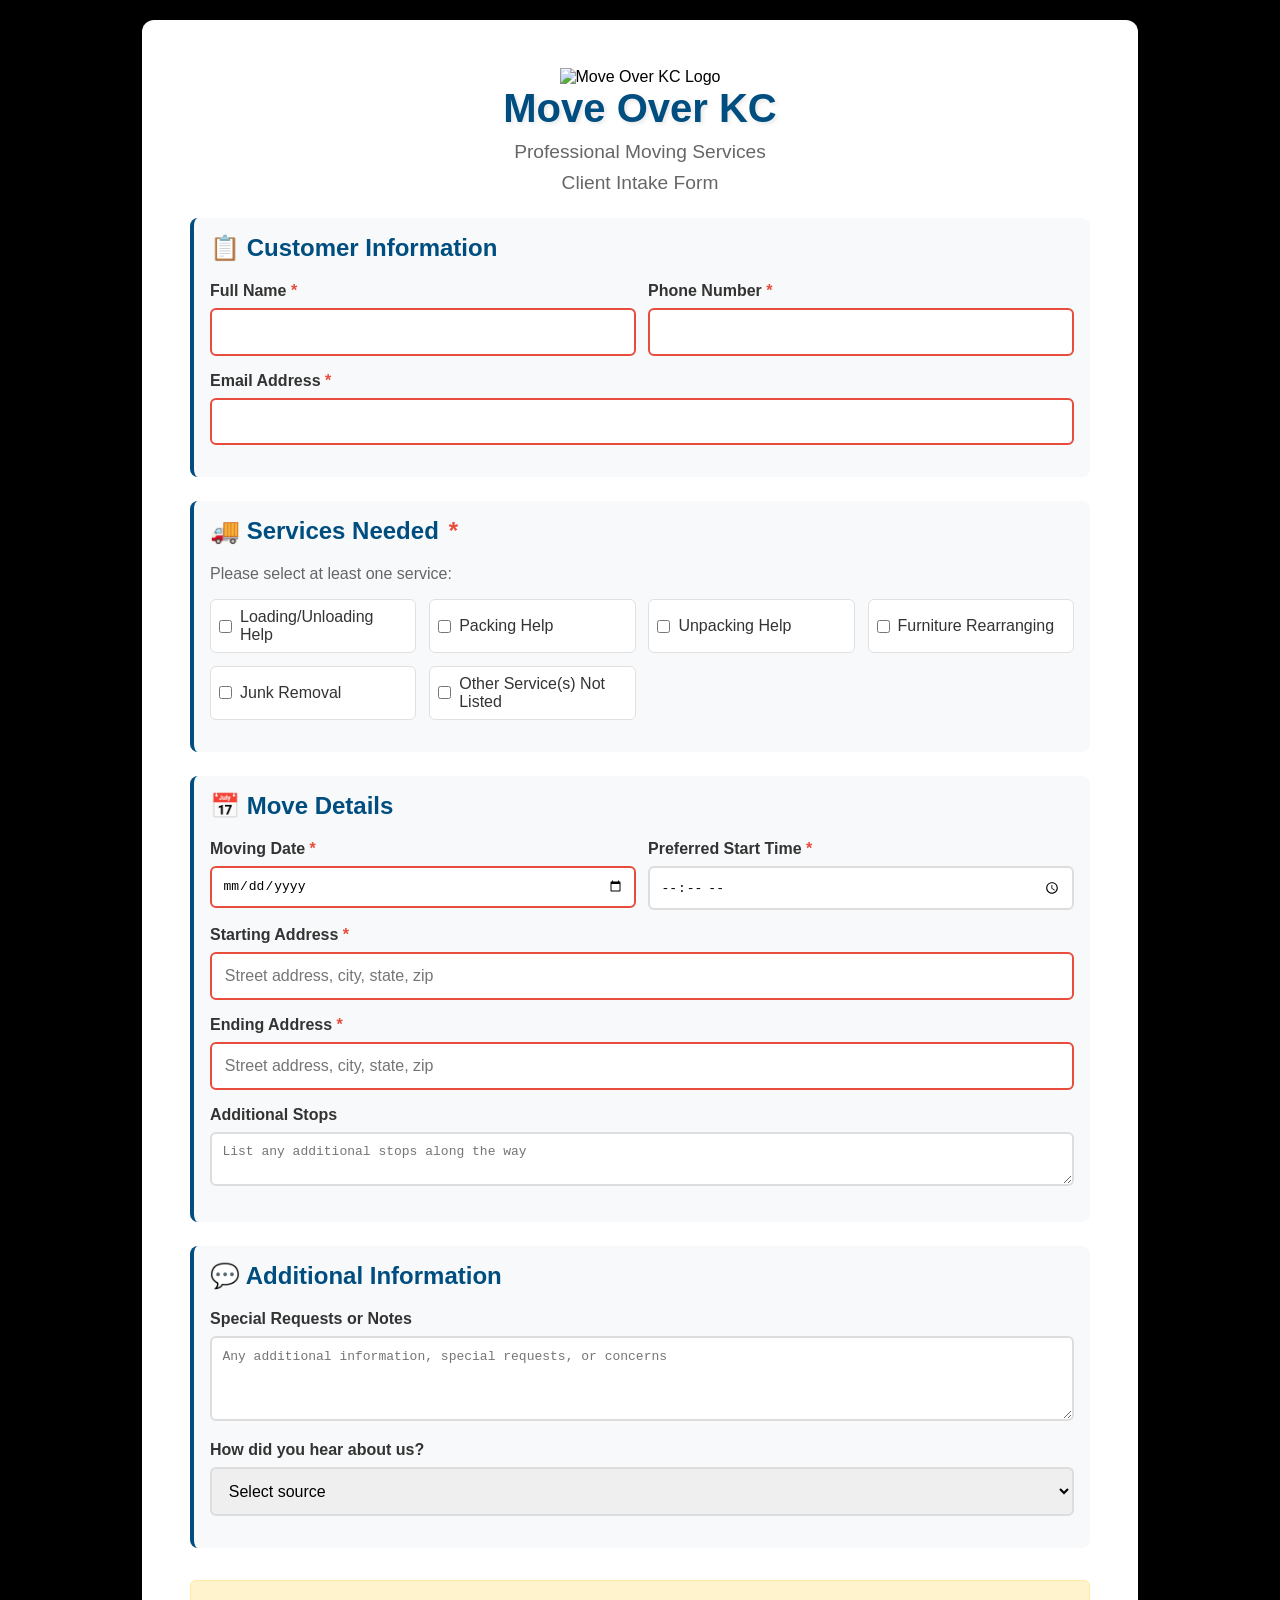
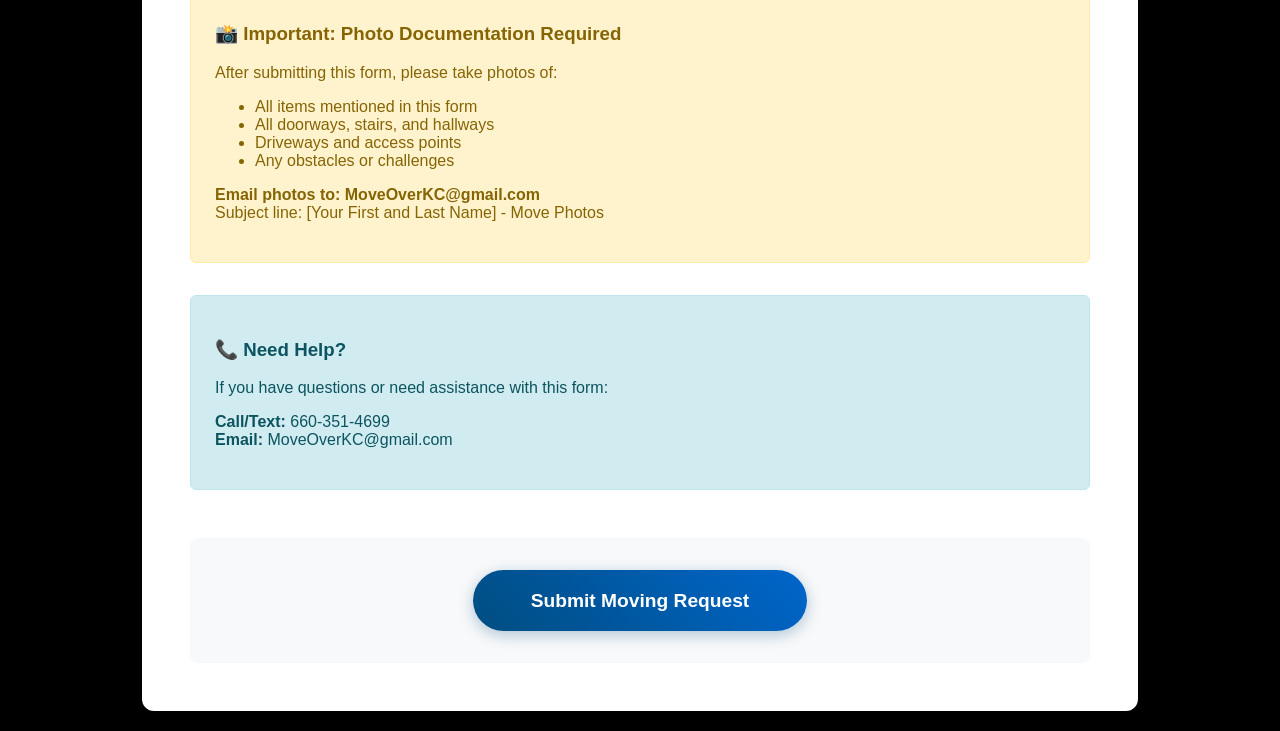
==== commit 2061f488: "edit update" ====
--- a/index.html
+++ b/index.html
@@ -317,6 +317,10 @@
                 <div class="checkbox-item">
                     <input type="checkbox" id="needJunkRemoval" name="services[]" value="junkRemoval" onchange="toggleSection('junkRemovalSection', this); validateServices()">
                     <label for="needJunkRemoval">Junk Removal</label>
+                </div>
+                <div class="checkbox-item">
+                    <input type="checkbox" id="needOtherService" name="services[]" value="otherService" onchange="toggleSection('otherServiceSelection', this); validateServices()">
+                    <label for="needOtherService">Other Service(s) Not Listed</label>
                 </div>
             </div>
             <div id="servicesError" class="error-message services-error">
@@ -724,6 +728,15 @@
                 <textarea id="junkRemovalDetails" name="Junk Removal Details" rows="3" placeholder="Items to be hauled" data-conditional-required="junkRemovalSection"></textarea>
             </div>
         </div>
+        
+        <!-- Other Services Section -->
+        <div id="otherServiceSelection" class="toggle-section hidden">
+            <h3>🛎️Other Service(s) details</h3>
+            <div class="form-group">
+                <label for="otherServiceDetails" class="required">Please list what service(s) you require. Include as much detail as possible.</label>
+                <textarea id="otherServiceDetails" name="Other Service Needed" rows="3" placeholder="Include all details about the services needed" data-conditional-required="otherServiceSelection"></textarea>
+            </div>
+        </div>
 
         <!-- Additional Information -->
         <div class="form-section">
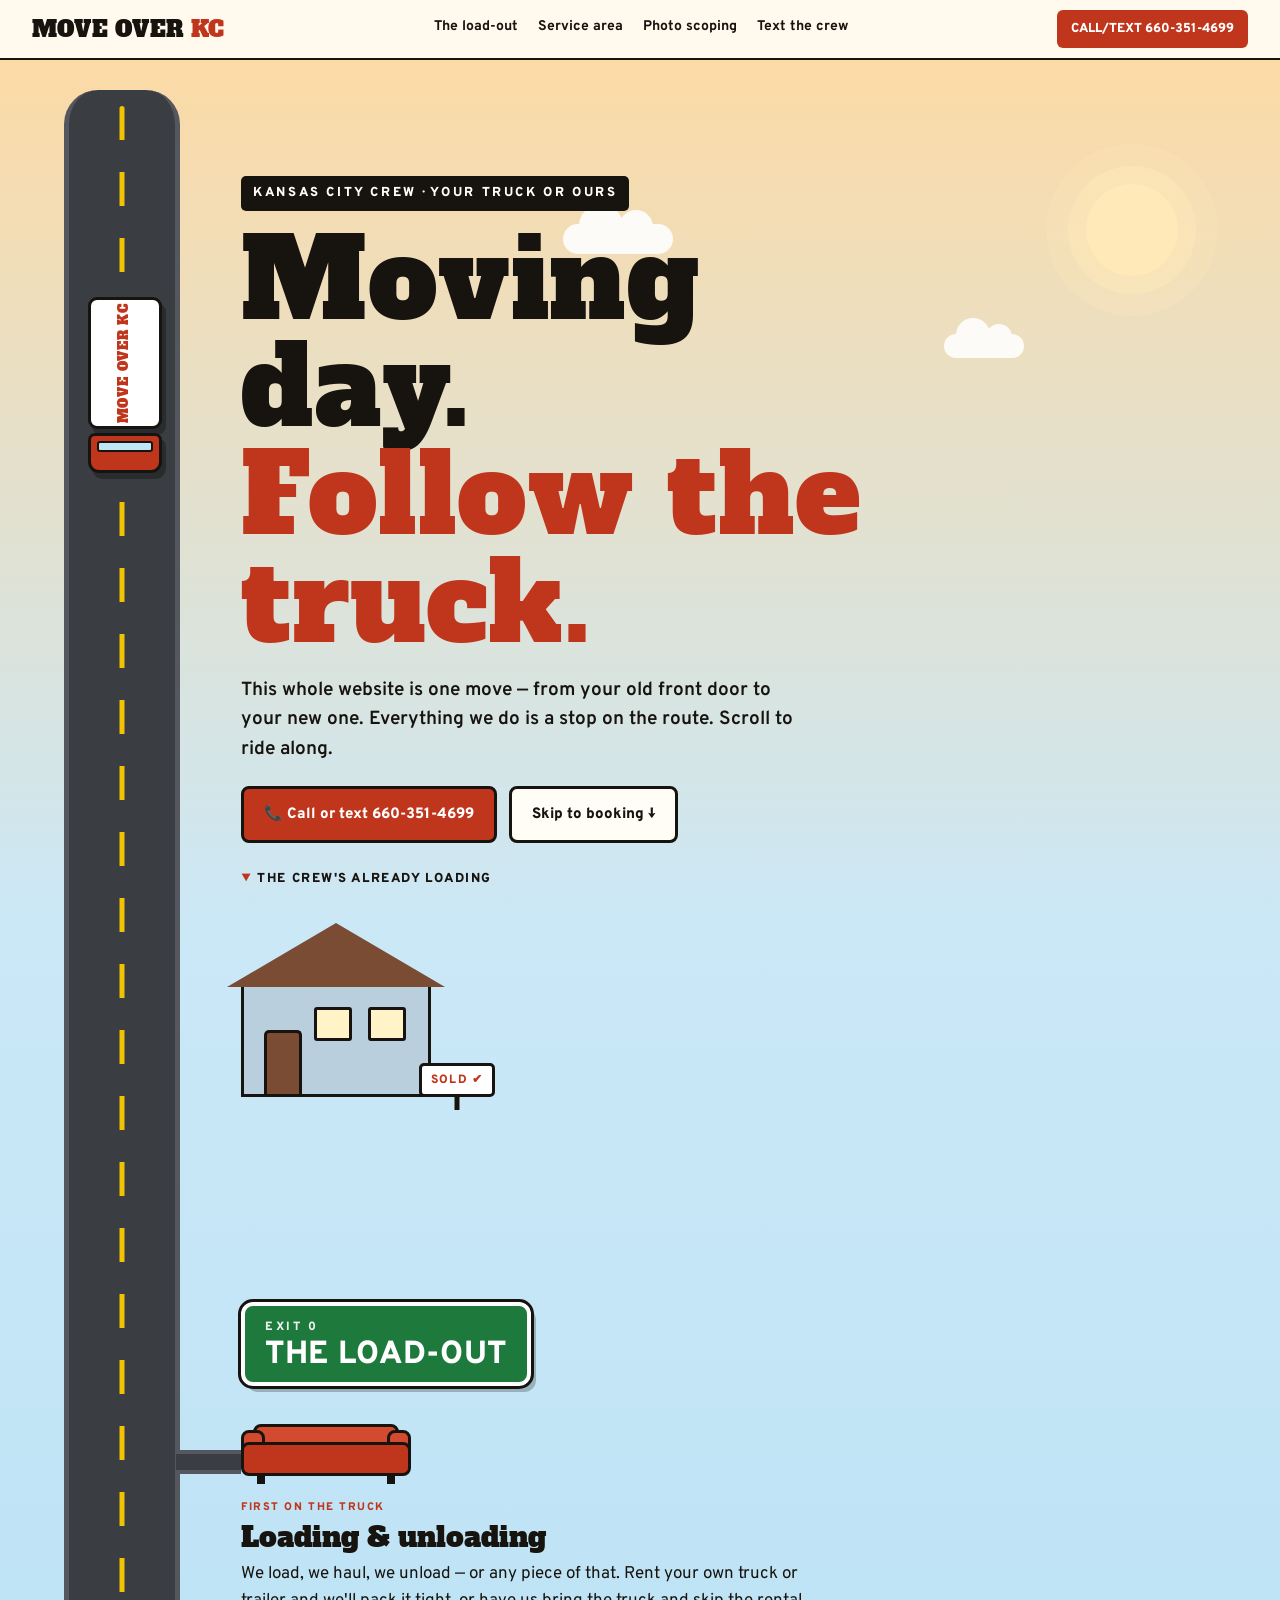
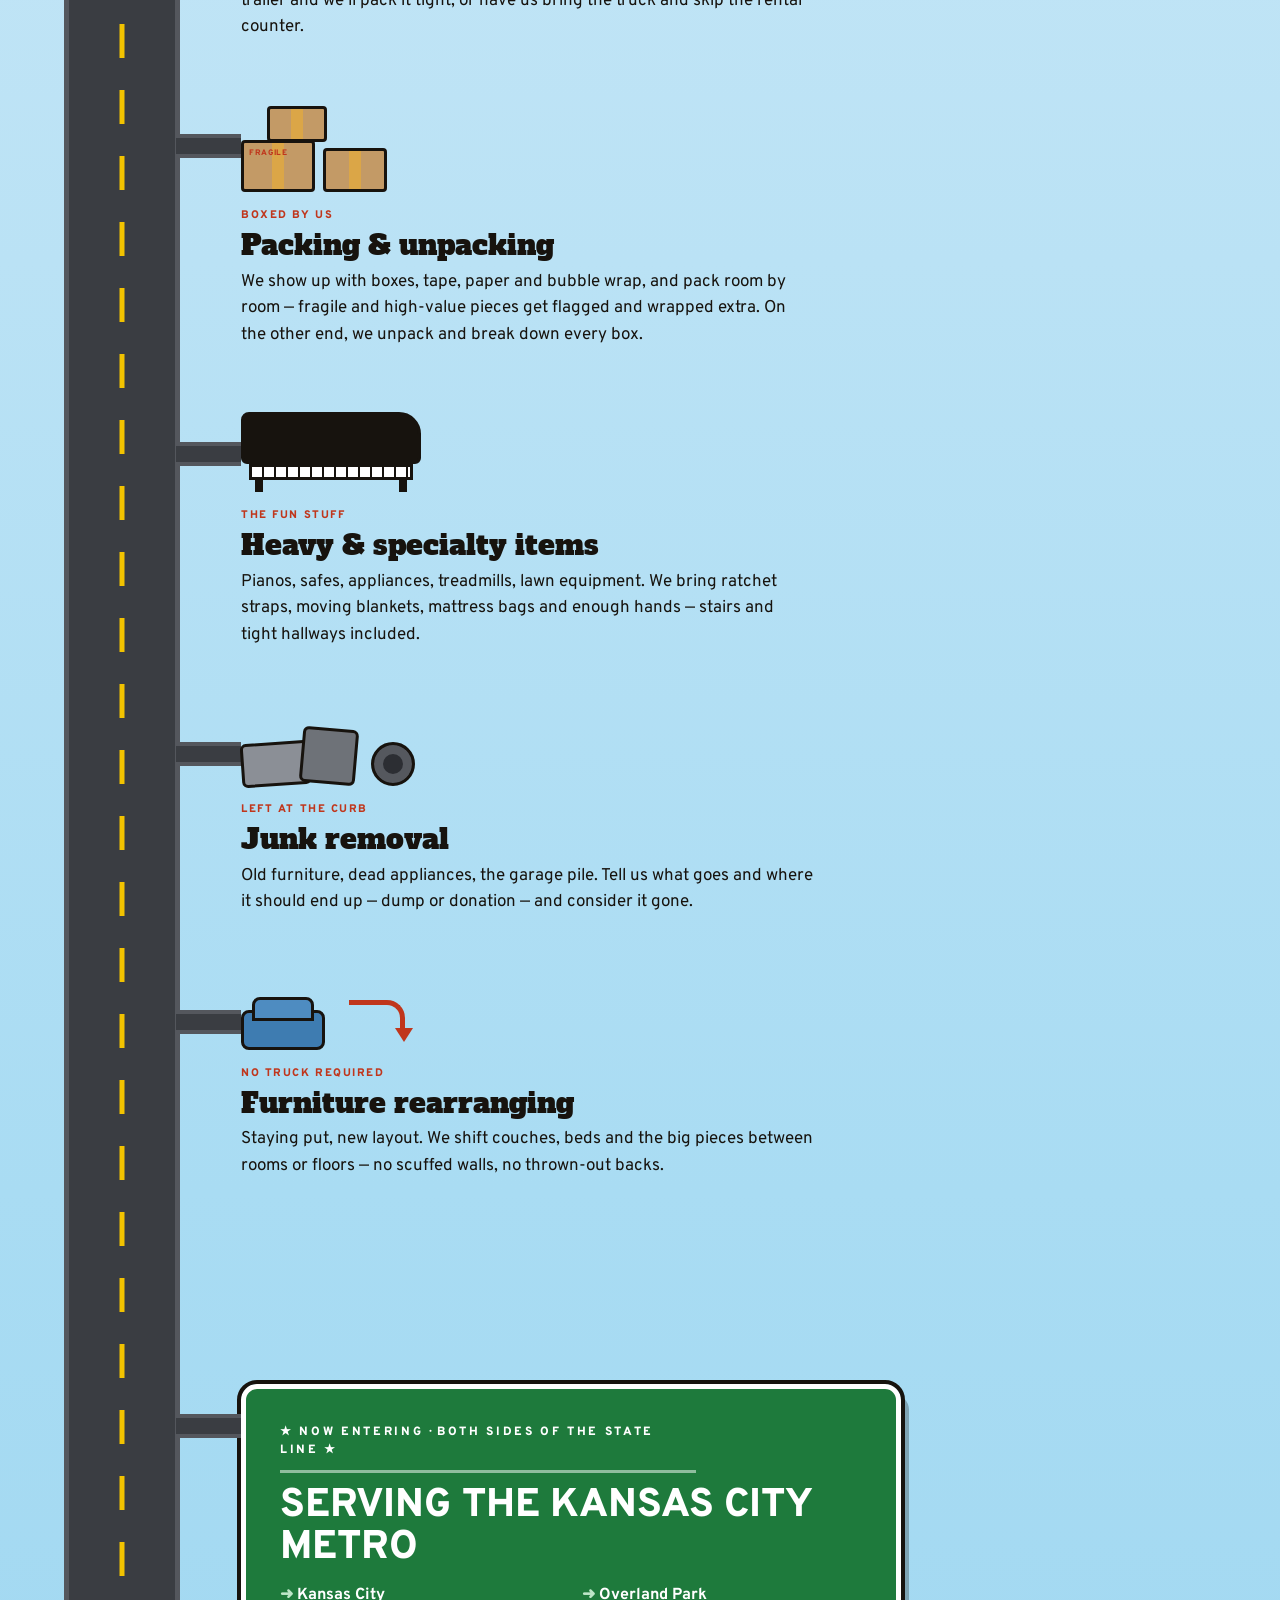
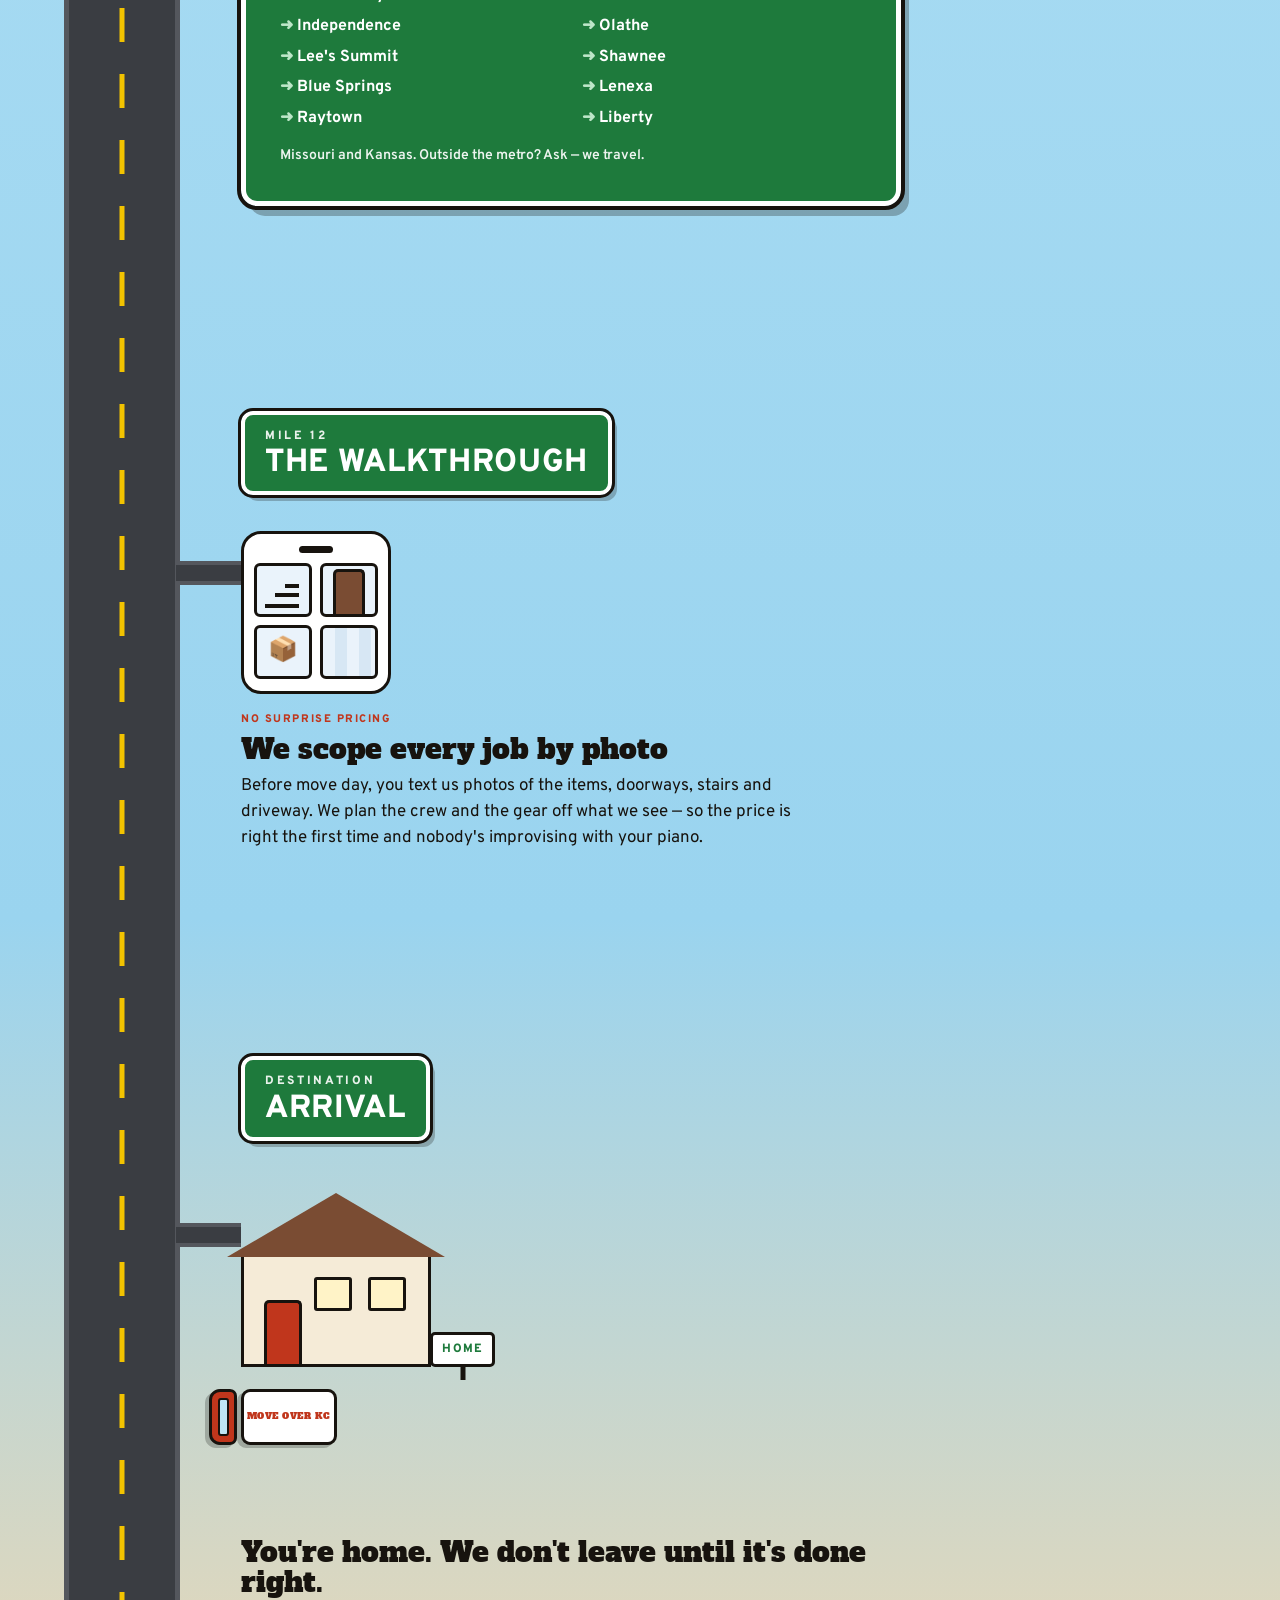
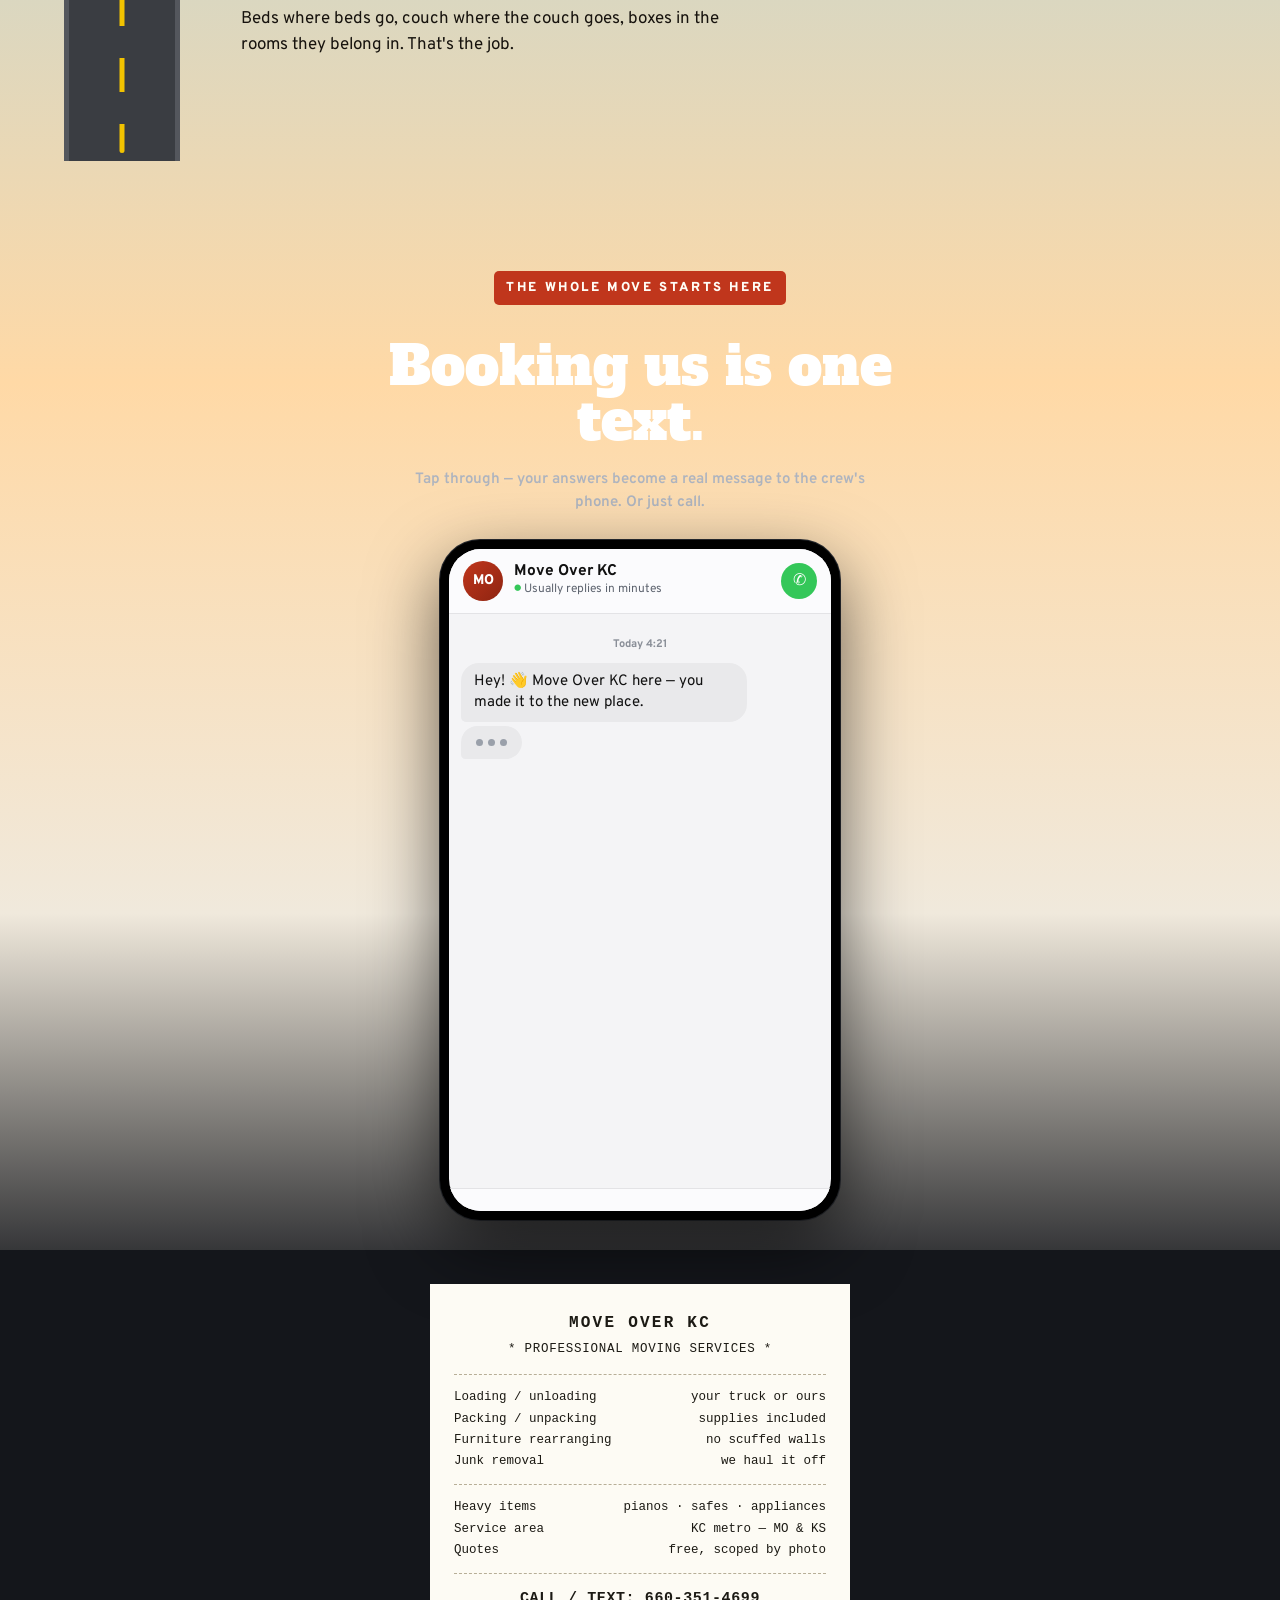
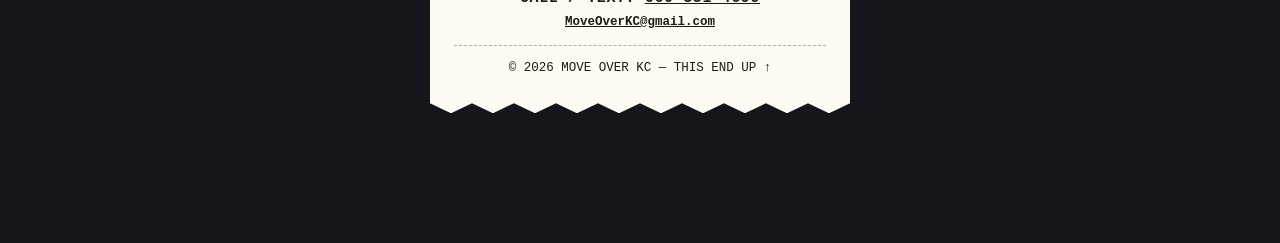
==== commit bbd8091f: "Add files via upload" ====
--- a/index.html
+++ b/index.html
@@ -1,1220 +1,1012 @@
-<!DOCTYPE html>
-<html lang="en">
-<head>
-<meta charset="UTF-8">
-<meta name="viewport" content="width=device-width, initial-scale=1.0">
-<title>Move Over KC - Client Intake Form</title>
-<style>
-body { 
-    font-family: 'Segoe UI', Tahoma, Geneva, Verdana, sans-serif; 
-    margin: 0; 
-    padding: 20px;
-    background: black;
-    min-height: 100vh;
-}
-
-.container { 
-    max-width: 900px; 
-    margin: 0 auto; 
-    background: #fff; 
-    padding: 3em; 
-    border-radius: 12px; 
-    box-shadow: 0 10px 30px rgba(0,0,0,0.2);
-}
-
-header { 
-    text-align: center; 
-    margin-bottom: 1em; 
-}
-
-h1 { 
-    color: #004d80; 
-    font-size: 2.5em; 
-    margin-top: 0em;
-    margin-bottom: 0em; 
-    text-shadow: 2px 2px 4px rgba(0,0,0,0.1);
-}
-
-h4 { 
-    color: #000000; 
-    font-size: 1em; 
-    margin-top: 0em;
-    margin-bottom: 0em; 
-    text-shadow: 2px 2px 4px rgba(0,0,0,0.1);
-}
-
-.subtitle {
-    color: #666;
-    font-size: 1.2em;
-    margin-bottom: 0em;
-    margin-top: .5em;
-}
-
-.form-section {
-    background: #f8f9fa;
-    padding: 1em;
-    margin: 1.5em 0;
-    border-radius: 8px;
-    border-left: 4px solid #004d80;
-}
-
-.form-section h2 {
-    color: #004d80;
-    margin-top: 0;
-    font-size: 1.5em;
-    display: flex;
-    align-items: center;
-    gap: 10px;
-}
-
-.form-section h3 {
-    color: #333;
-    margin-top: 1.5em;
-    font-size: 1.2em;
-}
-
-.form-row {
-    display: grid;
-    grid-template-columns: 1fr 1fr;
-    gap: .75em;
-    margin-bottom: 0em;
-}
-
-.form-group {
-    margin-bottom: 1em;
-}
-
-label {
-    display: block;
-    font-weight: 600;
-    color: #333;
-    margin-bottom: 0.5em;
-}
-
-.required::after {
-    content: " *";
-    color: #e74c3c;
-}
-
-input, select, textarea {
-    width: 100%;
-    padding: 0.8em;
-    border: 2px solid #ddd;
-    border-radius: 6px;
-    font-size: 1em;
-    transition: border-color 0.3s ease;
-    box-sizing: border-box;
-}
-
-input:focus, select:focus, textarea:focus {
-    outline: none;
-    border-color: #004d80;
-    box-shadow: 0 0 0 3px rgba(0, 77, 128, 0.1);
-}
-
-input:required:invalid {
-    border-color: #e74c3c;
-}
-
-input:required:valid {
-    border-color: #27ae60;
-}
-
-.checkbox-group {
-    display: grid;
-    grid-template-columns: repeat(auto-fit, minmax(200px, 1fr));
-    gap: 0.8em;
-    margin-top: 1em;
-    margin-bottom: 1em;
-}
-
-.checkbox-item {
-    display: flex;
-    align-items: center;
-    gap: 0.5em;
-    padding: 0.5em;
-    background: white;
-    border-radius: 6px;
-    border: 1px solid #e0e0e0;
-    transition: border-color 0.3s ease;
-}
-
-.checkbox-item input[type="checkbox"] {
-    width: auto;
-    margin: 0;
-}
-
-.checkbox-item label {
-    margin: 0;
-    font-weight: normal;
-    cursor: pointer;
-}
-
-.quantity-input {
-    width: 80px !important;
-    margin-left: 0.5em;
-}
-
-.hidden { display: none; }
-
-.toggle-section {
-    background: #e8f4ff;
-    border: 1px solid #004d80;
-    border-radius: 6px;
-    padding: 1em;
-    margin: 1em 0;
-}
-
-.submit-section {
-    text-align: center;
-    margin-top: 3em;
-    padding: 2em;
-    background: #f8f9fa;
-    border-radius: 8px;
-}
-
-.submit-btn {
-    background: linear-gradient(45deg, #004d80, #0066cc);
-    color: white;
-    padding: 1em 3em;
-    border: none;
-    border-radius: 50px;
-    font-size: 1.2em;
-    font-weight: 600;
-    cursor: pointer;
-    transition: all 0.3s ease;
-    box-shadow: 0 4px 15px rgba(0, 77, 128, 0.3);
-}
-
-.submit-btn:hover {
-    transform: translateY(-2px);
-    box-shadow: 0 6px 20px rgba(0, 77, 128, 0.4);
-}
-
-.notice {
-    background: #fff3cd;
-    border: 1px solid #ffeaa7;
-    border-radius: 6px;
-    padding: 1.5em;
-    margin: 2em 0;
-    color: #856404;
-}
-
-.contact-info {
-    background: #d1ecf1;
-    border: 1px solid #bee5eb;
-    border-radius: 6px;
-    padding: 1.5em;
-    margin: 2em 0;
-    color: #0c5460;
-}
-
-.location-details {
-    background: white;
-    border: 1px solid #ddd;
-    border-radius: 6px;
-    padding: 1.5em;
-    margin: 1em 0;
-}
-
-.error-message {
-    color: #e74c3c;
-    font-size: 0.9em;
-    margin-top: 0.5em;
-    display: none;
-}
-
-.services-error {
-    background: #ffeaea;
-    border: 1px solid #e74c3c;
-    border-radius: 6px;
-    padding: 1em;
-    margin-top: 1em;
-}
-
-.heavy-items-error {
-    background: #ffeaea;
-    border: 1px solid #e74c3c;
-    border-radius: 6px;
-    padding: 1em;
-    margin-top: 1em;
-}
-
-@media (max-width: 768px) {
-    .form-row {
-        grid-template-columns: 1fr;
-    }
-    
-    .container {
-        padding: 1.5em;
-    }
-    
-    .checkbox-group {
-        grid-template-columns: 1fr;
-    }
-}
-</style>
-</head>
-<body>
-
-<div class="container">
-    <header>
-        <img src="https://github.com/moveoverkc/moveoverkc-form/blob/v2Updates/logo%20variant.png?raw=true" 
-             alt="Move Over KC Logo" 
-             style="max-width: 200px; height: auto; margin-bottom: 0em;">
-        <h1>Move Over KC</h1>
-        <p class="subtitle">Professional Moving Services</p>
-        <p class="subtitle">Client Intake Form</p>
-    </header>
-
-    <form action="https://formsubmit.co/moveoverkc@gmail.com" method="POST" id="movingForm">
-        <input type="hidden" name="_next" value="https://moveoverkc.github.io/moveoverkc-form/thank-you.html">
-
-        <!-- Customer Information -->
-        <div class="form-section">
-            <h2>📋 Customer Information</h2>
-            <div class="form-row">
-                <div class="form-group">
-                    <label for="customerName" class="required">Full Name</label>
-                    <input type="text" id="customerName" name="Name" required>
-                </div>
-                <div class="form-group">
-                    <label for="customerPhone" class="required">Phone Number</label>
-                    <input type="tel" id="customerPhone" name="Phone" required>
-                </div>
-            </div>
-            <div class="form-group">
-                <label for="customerEmail" class="required">Email Address</label>
-                <input type="email" id="customerEmail" name="Email" required>
-            </div>
-        </div>
-        
-        <!-- Services Needed -->
-        <div class="form-section">
-            <h2>🚚 Services Needed <span style="color: #e74c3c;">*</span></h2>
-            <p style="color: #666; margin-bottom: 1em;">Please select at least one service:</p>
-            <div class="checkbox-group" id="servicesGroup">
-                <div class="checkbox-item">
-                    <input type="checkbox" id="needLoading" name="services[]" value="loading_unloading" onchange="toggleSection('loadingSection', this); validateServices()">
-                    <label for="needLoading">Loading/Unloading Help</label>
-                </div>
-                <div class="checkbox-item">
-                    <input type="checkbox" id="needPacking" name="services[]" value="packing" onchange="toggleSection('packingSection', this); validateServices()">
-                    <label for="needPacking">Packing Help</label>
-                </div>
-                <div class="checkbox-item">
-                    <input type="checkbox" id="needUnpacking" name="services[]" value="unpacking" onchange="toggleSection('unpackingSection', this); validateServices()">
-                    <label for="needUnpacking">Unpacking Help</label>
-               </div>
-                <!-- <div class="checkbox-item">
-                    <input type="checkbox" id="needSupplies" name="services[]" value="supplies" onchange="validateServices()">
-                    <label for="needSupplies">Moving Supplies</label>
-                </div>  -->
-                <div class="checkbox-item">
-                    <input type="checkbox" id="needRearranging" name="services[]" value="furniture_rearranging" onchange="toggleSection('rearrangingSection', this); validateServices()">
-                    <label for="needRearranging">Furniture Rearranging</label>
-                </div>
-                <div class="checkbox-item">
-                    <input type="checkbox" id="needJunkRemoval" name="services[]" value="junkRemoval" onchange="toggleSection('junkRemovalSection', this); validateServices()">
-                    <label for="needJunkRemoval">Junk Removal</label>
-                </div>
-                <div class="checkbox-item">
-                    <input type="checkbox" id="needOtherService" name="services[]" value="otherService" onchange="toggleSection('otherServiceSelection', this); validateServices()">
-                    <label for="needOtherService">Other Service(s) Not Listed</label>
-                </div>
-            </div>
-            <div id="servicesError" class="error-message services-error">
-                <strong>Please select at least one service to continue.</strong>
-            </div>
-        </div>
-
-
-        <!-- Loading/Unloading Section -->
-        <div id="loadingSection" class="toggle-section hidden">
-            <h3>📦 Loading & Unloading Details</h3>
-            
-            <h4>Service Type <span style="color: #e74c3c;">*</span></h4>
-            <p style="color: #666; margin-bottom: 1em; font-size: 0.9em;">Please select what type of loading/unloading service you need:</p>
-            <div class="checkbox-group" id="loadingTypeGroup">
-                <div class="checkbox-item">
-                    <input type="checkbox" id="onlyLoading" name="loading_type[]" value="only_loading" onchange="validateLoadingType(); handleLoadingType()">
-                    <label for="onlyLoading">Only Loading</label>
-                </div>
-                <div class="checkbox-item">
-                    <input type="checkbox" id="onlyUnloading" name="loading_type[]" value="only_unloading" onchange="validateLoadingType(); handleLoadingType()">
-                    <label for="onlyUnloading">Only Unloading</label>
-                </div>
-                <div class="checkbox-item">
-                    <input type="checkbox" id="bothLoadingUnloading" name="loading_type[]" value="both_loading_unloading" onchange="validateLoadingType(); handleLoadingType()">
-                    <label for="bothLoadingUnloading">Both Loading and Unloading</label>
-                </div>
-            </div>
-            <div id="loadingTypeError" class="error-message heavy-items-error">
-                <strong>Please select a loading/unloading service type.</strong>
-            </div>
-            
-            <!-- Moving Truck Section - Hidden by default -->
-            <div id="truckSection" class="hidden">
-                <h4>Moving Truck <span style="color: #e74c3c;">*</span></h4>
-                <div class="checkbox-group" id="truckGroup">
-                    <div class="checkbox-item">
-                        <input type="checkbox" id="Truck" name="truck[]" value="truck" onchange="validateTruck()">
-                        <label for="Truck">I would like Move Over KC to Provide a truck</label>
-                    </div>
-                    <div class="checkbox-item">
-                        <input type="checkbox" id="noTruck" name="truck[]" value="noTruck" onchange="validateTruck()">
-                        <label for="noTruck">I will provide my own truck/trailer</label>
-                    </div>
-                </div>
-                <div id="truckError" class="error-message heavy-items-error">
-                    <strong>Please specify a truck option.</strong>
-                </div>
-            </div>
-            
-            <h4>Moving Details <span style="color: #e74c3c;">*</span></h4>
-            <div class="form-row">
-                <div class="location-details" id="startLocationDetails">
-                    <h4>Starting Location</h4>
-                    <div class="form-group">
-                        <label for="startPropertyType" class="required">Property Type</label>
-                        <select id="startPropertyType" name="Start Property Type" data-conditional-required="loadingSection">
-                            <option value="">Select property type</option>
-                            <option value="single-floor-home">Single-Floor Home</option>
-                            <option value="multi-level-home">Multi-Level Home</option>
-                            <option value="apartment">Apartment</option>
-                            <option value="townhome">Townhome</option>
-                            <option value="duplex">Duplex</option>
-                            <option value="storage-unit">Storage Unit</option>
-                            <option value="office">Office</option>
-                            <option value="other">Other</option>
-                        </select>
-                    </div>
-                    <div class="form-row">
-                        <div class="form-group">
-                            <label for="startStairs" class="required">Number of Stairs</label>
-                            <input type="number" id="startStairs" name="Start Stairs" min="0" data-conditional-required="loadingSection">
-                        </div>
-                        <div class="form-group">
-                            <label for="startFloor" class="required">Floor Level</label>
-                            <select id="startFloor" name="Start Floor" data-conditional-required="loadingSection">
-                                <option value="ground">Ground Floor</option>
-                                <option value="1">1st Floor</option>
-                                <option value="2">2nd Floor</option>
-                                <option value="3">3rd Floor</option>
-                                <option value="4+">4th Floor or Higher</option>
-                            </select>
-                        </div>
-                    </div>
-                    <div class="form-group">
-                        <label for="startElevator" class="required">Elevator Access</label>
-                        <select id="startElevator" name="Start Elevator" data-conditional-required="loadingSection">
-                            <option value="none">No Elevator</option>
-                            <option value="regular">Regular Elevator</option>
-                            <option value="service">Service Elevator</option>
-                        </select>
-                    </div>
-                    <div class="form-group">
-                        <label for="startParking" class="required">Parking/Access Notes</label>
-                        <input type="text" id="startParking" name="Start Parking" placeholder="e.g., street parking, long driveway, loading dock" data-conditional-required="loadingSection">
-                    </div>
-                </div>
-
-                <div class="location-details" id="endLocationDetails">
-                    <h4>Ending Location</h4>
-                    <div class="form-group">
-                        <label for="endPropertyType" class="required">Property Type</label>
-                        <select id="endPropertyType" name="End Property Type" data-conditional-required="loadingSection">
-                            <option value="">Select property type</option>
-                            <option value="single-floor-home">Single-Floor Home</option>
-                            <option value="multi-level-home">Multi-Level Home</option>
-                            <option value="apartment">Apartment</option>
-                            <option value="townhome">Townhome</option>
-                            <option value="duplex">Duplex</option>
-                            <option value="storage-unit">Storage Unit</option>
-                            <option value="office">Office</option>
-                            <option value="other">Other</option>
-                        </select>
-                    </div>
-                    <div class="form-row">
-                        <div class="form-group">
-                            <label for="endStairs" class="required">Number of Stairs</label>
-                            <input type="number" id="endStairs" name="End Stairs" min="0" data-conditional-required="loadingSection">
-                        </div>
-                        <div class="form-group">
-                            <label for="endFloor" class="required">Floor Level</label>
-                            <select id="endFloor" name="End Floor" data-conditional-required="loadingSection">
-                                <option value="ground">Ground Floor</option>
-                                <option value="1">1st Floor</option>
-                                <option value="2">2nd Floor</option>
-                                <option value="3">3rd Floor</option>
-                                <option value="4+">4th Floor or Higher</option>
-                            </select>
-                        </div>
-                    </div>
-                    <div class="form-group">
-                        <label for="endElevator" class="required">Elevator Access</label>
-                        <select id="endElevator" name="End Elevator" data-conditional-required="loadingSection">
-                            <option value="none">No Elevator</option>
-                            <option value="regular">Regular Elevator</option>
-                            <option value="service">Service Elevator</option>
-                        </select>
-                    </div>
-                    <div class="form-group">
-                        <label for="endParking" class="required">Parking/Access Notes</label>
-                        <input type="text" id="endParking" name="End Parking" placeholder="e.g., street parking, long driveway, loading dock" data-conditional-required="loadingSection">
-                    </div>
-                </div>
-            </div>
-
-            <h4>Heavy/Specialty Items <span style="color: #e74c3c;">*</span></h4>
-            <p style="color: #666; margin-bottom: 1em; font-size: 0.9em;">Please select at least one heavy/specialty item or indicate "No heavy items":</p>
-            <div class="checkbox-group" id="heavyItemsGroup">
-                <div class="checkbox-item">
-                    <input type="checkbox" id="piano" name="heavy_items[]" value="piano" onchange="validateHeavyItems()">
-                    <label for="piano">Piano</label>
-                    <input type="number" class="quantity-input hidden" id="pianoQty" name="piano_qty" min="1" placeholder="Qty">
-                </div>
-                <div class="checkbox-item">
-                    <input type="checkbox" id="appliances" name="heavy_items[]" value="appliances" onchange="validateHeavyItems()">
-                    <label for="appliances">Large Appliances</label>
-                    <input type="number" class="quantity-input hidden" id="appliancesQty" name="appliances_qty" min="1" placeholder="Qty">
-                </div>
-                <div class="checkbox-item">
-                    <input type="checkbox" id="furniture" name="heavy_items[]" value="furniture" onchange="validateHeavyItems()">
-                    <label for="furniture">Heavy Furniture</label>
-                    <input type="number" class="quantity-input hidden" id="furnitureQty" name="furniture_qty" min="1" placeholder="Qty">
-                </div>
-                <div class="checkbox-item">
-                    <input type="checkbox" id="safe" name="heavy_items[]" value="safe" onchange="validateHeavyItems()">
-                    <label for="safe">Safe</label>
-                    <input type="number" class="quantity-input hidden" id="safeQty" name="safe_qty" min="1" placeholder="Qty">
-                </div>
-                <div class="checkbox-item">
-                    <input type="checkbox" id="mattress" name="heavy_items[]" value="mattress" onchange="validateHeavyItems()">
-                    <label for="mattress">Mattress</label>
-                    <input type="number" class="quantity-input hidden" id="mattressQty" name="mattress_qty" min="1" placeholder="Qty">
-                </div>
-                <div class="checkbox-item">
-                    <input type="checkbox" id="exerciseequipment" name="heavy_items[]" value="exerciseequipment" onchange="validateHeavyItems()">
-                    <label for="exerciseequipment">Exercise Equipment</label>
-                    <input type="number" class="quantity-input hidden" id="exerciseQty" name="exercise_qty" min="1" placeholder="Qty">
-                </div>
-                <div class="checkbox-item">
-                    <input type="checkbox" id="lawnequipment" name="heavy_items[]" value="lawnequipment" onchange="validateHeavyItems()">
-                    <label for="lawnequipment">Lawn Equipment</label>
-                    <input type="number" class="quantity-input hidden" id="lawnQty" name="lawn_qty" min="1" placeholder="Qty">
-                </div>
-                <div class="checkbox-item">
-                    <input type="checkbox" id="noheavy" name="heavy_items[]" value="no_heavy_items" onchange="validateHeavyItems(); handleNoHeavyItems(this)">
-                    <label for="noheavy">No heavy items</label>
-                </div>
-                <div class="checkbox-item">
-                    <input type="checkbox" id="otherHeavy" name="heavy_items[]" value="other" onchange="validateHeavyItems()">
-                    <label for="otherHeavy">Other item</label>
-                    <input type="number" class="quantity-input hidden" id="otherHeavyQty" name="other_heavy_qty" min="1" placeholder="Qty">
-                </div>
-            </div>
-            <div id="heavyItemsError" class="error-message heavy-items-error">
-                <strong>Please select at least one heavy/specialty item or indicate "No heavy items".</strong>
-            </div>
-            
-            <div class="form-group">
-                <label for="specialItems">Additional Heavy/Specialty Items</label>
-                <textarea id="specialItems" name="Special Items" rows="3" placeholder="Describe any other heavy, fragile, or specialty items"></textarea>
-            </div>
-
-            <h4>Moving Equipment</h4>
-            <p style="color: #666; margin-bottom: 1em; font-size: 0.9em;">Please select any equipment needed:</p>
-            <div class="checkbox-group" id="movingEquipmentGroup">
-                <div class="checkbox-item">
-                    <input type="checkbox" id="straps" name="movingEquipment[]" value="straps" onchange="validatemovingEquipmentItems()">
-                    <label for="straps">Ratchet Straps</label>
-                    <input type="number" class="quantity-input hidden" id="strapsQty" name="straps_qty" min="1" placeholder="Qty">
-                </div>
-                <div class="checkbox-item">
-                    <input type="checkbox" id="blankets" name="movingEquipment[]" value="blankets" onchange="validatemovingEquipmentItems()">
-                    <label for="blankets">Moving Blankets</label>
-                    <input type="number" class="quantity-input hidden" id="blanketsQty" name="blankets_qty" min="1" placeholder="Qty">
-                </div>
-                <div class="checkbox-item">
-                    <input type="checkbox" id="bags" name="movingEquipment[]" value="bags" onchange="validatemovingEquipmentItems()">
-                    <label for="bags">Mattress Bags (Please note matress sizes)</label>
-                    <input type="number" class="quantity-input hidden" id="bagsQty" name="bags_qty" min="1" placeholder="Qty">
-                </div>
-                <div class="checkbox-item">
-                    <input type="checkbox" id="otherEquipment" name="movingEquipment[]" value="other" onchange="validatemovingEquipmentItems()">
-                    <label for="otherEquipment">Other (Please note)</label>
-                    <input type="number" class="quantity-input hidden" id="otherEquipmentQty" name="other_equipment_qty" min="1" placeholder="Qty">
-                </div>
-            </div>
-            
-            <div class="form-group">
-                <label for="movingEquipmentDetails">Additional Moving Equipment</label>
-                <textarea id="movingEquipmentDetails" name="Moving Equipment Details" rows="3" placeholder="Describe any other moving equipment needed"></textarea>
-            </div>
-        </div>
-
-
-
-        <!-- Move Details -->
-        <div class="form-section">
-            <h2>📅 Move Details</h2>
-            <div class="form-row">
-                <div class="form-group">
-                    <label for="moveDate" class="required">Moving Date</label>
-                    <input type="date" id="moveDate" name="Move Date" required>
-                </div>
-                <div class="form-group">
-                    <label for="startTime" class="required">Preferred Start Time</label>
-                    <input type="time" id="startTime" name="Start Time">
-                </div>
-            </div>
-            <div class="form-group" id="startAddressGroup">
-                <label for="startAddress" class="required">Starting Address</label>
-                <input type="text" id="startAddress" name="Starting Address" required placeholder="Street address, city, state, zip">
-            </div>
-            <div class="form-group" id="endAddressGroup">
-                <label for="endAddress" class="required">Ending Address</label>
-                <input type="text" id="endAddress" name="Ending Address" required placeholder="Street address, city, state, zip">
-            </div>
-            <div class="form-group">
-                <label for="additionalStops">Additional Stops</label>
-                <textarea id="additionalStops" name="Additional Stops" rows="2" placeholder="List any additional stops along the way"></textarea>
-            </div>
-        </div>
-
-
-
-        <!-- Packing Section -->
-        <div id="packingSection" class="toggle-section hidden">
-            <h3>📦 Packing Details</h3>
-            <div class="form-row">
-                <div class="form-group">
-                    <label for="packingDate">Packing Date</label>
-                    <input type="date" id="packingDate" name="Packing Date" data-conditional-required="packingSection">
-                </div>
-                <div class="form-group">
-                    <label for="packingTime">Packing Time</label>
-                    <input type="time" id="packingTime" name="Packing Time">
-                </div>
-            </div>
-            <div class="form-group">
-                <label for="packingAreas" class="required">Rooms/Areas to Pack</label>
-                <textarea id="packingAreas" name="Packing Areas" rows="3" placeholder="List rooms or areas that need packing" data-conditional-required="packingSection"></textarea>
-            </div>
-            <div class="form-group">
-                <label for="fragileItems">Fragile/High-Value Items</label>
-                <textarea id="fragileItems" name="Fragile Items" rows="3" placeholder="Describe fragile or valuable items requiring special care"></textarea>
-            </div>
-
-            <h4>Packing Supplies </h4>
-            <p style="color: #666; margin-bottom: 1em; font-size: 0.9em;">Please select packing supplies that are needed:</p>
-            <div class="checkbox-group" id="packingSuppliesGroup">
-                <div class="checkbox-item">
-                    <input type="checkbox" id="smallMovingBox" value="smallMovingBox" onchange="validatePackingSupplies()">
-                    <label for="smallMovingBox">Small Moving Boxes</label>
-                    <input type="number" class="quantity-input hidden" id="smallMovingBoxQty" name="smallMovingBox_qty" min="1" placeholder="Qty">
-                </div>
-                <div class="checkbox-item">
-                    <input type="checkbox" id="mediumMovingBox" value="mediumMovingBox" onchange="validatePackingSupplies()">
-                    <label for="mediumMovingBox">Medium Moving Boxes</label>
-                    <input type="number" class="quantity-input hidden" id="mediumMovingBoxQty" name="mediumMovingBox_qty" min="1" placeholder="Qty">
-                </div>
-                <div class="checkbox-item">
-                    <input type="checkbox" id="largeMovingBox" value="largeMovingBox" onchange="validatePackingSupplies()">
-                    <label for="largeMovingBox">Large Moving Boxes</label>
-                    <input type="number" class="quantity-input hidden" id="largeMovingBoxQty" name="largeMovingBox_qty" min="1" placeholder="Qty">
-                </div>
-                <div class="checkbox-item">
-                    <input type="checkbox" id="extralargeMovingBox" value="extralargeMovingBox" onchange="validatePackingSupplies()">
-                    <label for="extralargeMovingBox">Extra Large Moving Boxes</label>
-                    <input type="number" class="quantity-input hidden" id="extralargeMovingBoxQty" name="extralargeMovingBox_qty" min="1" placeholder="Qty">
-                </div>
-                <div class="checkbox-item">
-                    <input type="checkbox" id="tvMovingBox" value="tvMovingBox" onchange="validatePackingSupplies()">
-                    <label for="tvMovingBox">TV Moving Boxes</label>
-                    <input type="number" class="quantity-input hidden" id="tvMovingBoxQty" name="tvMovingBox_qty" min="1" placeholder="Qty">
-                </div>
-                <div class="checkbox-item">
-                    <input type="checkbox" id="otherMovingBox" value="otherMovingBox" onchange="validatePackingSupplies()">
-                    <label for="otherMovingBox">Other Moving Box Boxes (please describe in notes)</label>
-                    <input type="number" class="quantity-input hidden" id="otherMovingBoxQty" name="otherMovingBox_qty" min="1" placeholder="Qty">
-                </div>
-                <div class="checkbox-item">
-                    <input type="checkbox" id="tapeRoll" value="tapeRoll" onchange="validatePackingSupplies()">
-                    <label for="tapeRoll">Rolls of Tape</label>
-                    <input type="number" class="quantity-input hidden" id="tapeRollQty" name="tapeRoll_qty" min="1" placeholder="Qty">
-                </div>
-                <div class="checkbox-item">
-                    <input type="checkbox" id="plasticRoll" value="plasticRoll" onchange="validatePackingSupplies()">
-                    <label for="plasticRoll">Rolls of Plastic Wrap</label>
-                    <input type="number" class="quantity-input hidden" id="plasticRollQty" name="plasticRoll_qty" min="1" placeholder="Qty">
-                </div>
-                <div class="checkbox-item">
-                    <input type="checkbox" id="paperRoll" value="paperRoll" onchange="validatePackingSupplies()">
-                    <label for="paperRoll">Rolls of Packing Paper</label>
-                    <input type="number" class="quantity-input hidden" id="paperRollQty" name="paperRoll_qty" min="1" placeholder="Qty">
-                </div>
-                <div class="checkbox-item">
-                    <input type="checkbox" id="bubbleWrap" value="bubbleWrap" onchange="validatePackingSupplies()">
-                    <label for="bubbleWrap">Rolls of Bubble Wrap</label>
-                    <input type="number" class="quantity-input hidden" id="bubbleWrapQty" name="bubbleWrap_qty" min="1" placeholder="Qty">
-                </div>
-                <div class="checkbox-item">
-                    <input type="checkbox" id="fragileSticker" value="fragileSticker" onchange="validatePackingSupplies()">
-                    <label for="fragileSticker">Fragile Stickers</label>
-                    <input type="number" class="quantity-input hidden" id="fragileStickerQty" name="fragileSticker_qty" min="1" placeholder="Qty">
-                </div>
-                <div class="checkbox-item">
-                    <input type="checkbox" id="mattressBags" value="mattressBags" onchange="validatePackingSupplies()">
-                    <label for="mattressBags">Mattress Bags (please specify sizes in notes)</label>
-                    <input type="number" class="quantity-input hidden" id="mattressBagsQty" name="mattressBags_qty" min="1" placeholder="Qty">
-                </div>
-            </div>
-            
-            <div class="form-group">
-                <label for="packingDetailsAdditionalNotes">Packing Detail Notes</label>
-                <textarea id="packingDetailsAdditionalNotes" name="Packing Detail Notes" rows="3" placeholder="Please describe any additional information about needed packing supplies"></textarea>
-            </div>
-        </div>
-
-        <!-- Unpacking Section -->
-        <div id="unpackingSection" class="toggle-section hidden">
-            <h3>📦 Unpacking Details</h3>
-            <div class="form-row">
-                <div class="form-group">
-                    <label for="unpackingDate" class="required">Unpacking Date</label>
-                    <input type="date" id="unpackingDate" name="Unpacking Date" data-conditional-required="unpackingSection">
-                </div>
-                <div class="form-group">
-                    <label for="unpackingTime">Unpacking Time</label>
-                    <input type="time" id="unpackingTime" name="Unpacking Time">
-                </div>
-            </div>
-            <!-- <div class="form-group">
-                <label for="unpackingAddress" class="required">Unpacking Address</label>
-                <input type="text" id="unpackingAddress" name="Unpacking Address" placeholder="Street address, city, state, zip" data-conditional-required="unpackingSection">
-            </div> -->
-            <div class="form-group">
-                <label for="unpackingDetails">Unpacking Additional Notes</label>
-                <textarea id="unpackingDetails" name="Unpacking Details" rows="3" placeholder="Describe any additional details for unpacking"></textarea>
-            </div>
-        </div>
-
-        <!-- Furniture Rearranging Section -->
-        <div id="rearrangingSection" class="toggle-section hidden">
-            <h3>🪑 Furniture Rearranging Details</h3>
-            <div class="form-group">
-                <label for="rearrangingDetails" class="required">Rearranging Details</label>
-                <textarea id="rearrangingDetails" name="Rearranging Details" rows="4" placeholder="Please describe what furniture needs to be rearranged, moved between rooms, or repositioned. Include details about the current location and desired location of items." data-conditional-required="rearrangingSection"></textarea>
-            </div>
-            <div class="form-row">
-                <div class="form-group">
-                    <label for="rearrangingDate">Preferred Date for Rearranging</label>
-                    <input type="date" id="rearrangingDate" name="Rearranging Date">
-                </div>
-                <div class="form-group">
-                    <label for="rearrangingTime">Preferred Time</label>
-                    <input type="time" id="rearrangingTime" name="Rearranging Time">
-                </div>
-            </div>
-        </div>
-
-        <!-- Junk Removal Section -->
-        <div id="junkRemovalSection" class="toggle-section hidden">
-            <h3>🚮 Junk Removal Details</h3>
-            <div class="form-group">
-                <label for="junkRemovalDetails" class="required">Please list all items to be hauled and desired dumping location</label>
-                <textarea id="junkRemovalDetails" name="Junk Removal Details" rows="3" placeholder="Items to be hauled" data-conditional-required="junkRemovalSection"></textarea>
-            </div>
-        </div>
-        
-        <!-- Other Services Section -->
-        <div id="otherServiceSelection" class="toggle-section hidden">
-            <h3>🛎️Other Service(s) details</h3>
-            <div class="form-group">
-                <label for="otherServiceDetails" class="required">Please list what service(s) you require. Include as much detail as possible.</label>
-                <textarea id="otherServiceDetails" name="Other Service Needed" rows="3" placeholder="Include all details about the services needed" data-conditional-required="otherServiceSelection"></textarea>
-            </div>
-        </div>
-
-        <!-- Additional Information -->
-        <div class="form-section">
-            <h2>💬 Additional Information</h2>
-            <div class="form-group">
-                <label for="specialRequests">Special Requests or Notes</label>
-                <textarea id="specialRequests" name="Special Requests" rows="4" placeholder="Any additional information, special requests, or concerns"></textarea>
-            </div>
-            <div class="form-group">
-                <label for="referralSource">How did you hear about us?</label>
-                <select id="referralSource" name="Referral Source">
-                    <option value="">Select source</option>
-                    <option value="google">Google Search</option>
-                    <option value="facebook">Facebook</option>
-                    <option value="friend">Friend/Family Referral</option>
-                    <option value="previous-customer">Previous Customer</option>
-                    <option value="online-review">Online Reviews</option>
-                    <option value="other">Other</option>
-                </select>
-            </div>
-        </div>
-
-        <!-- Important Notice -->
-        <div class="notice">
-            <h3>📸 Important: Photo Documentation Required</h3>
-            <p>After submitting this form, please take photos of:</p>
-            <ul>
-                <li>All items mentioned in this form</li>
-                <li>All doorways, stairs, and hallways</li>
-                <li>Driveways and access points</li>
-                <li>Any obstacles or challenges</li>
-            </ul>
-            <p><strong>Email photos to: MoveOverKC@gmail.com</strong><br>
-            Subject line: [Your First and Last Name] - Move Photos</p>
-        </div>
-
-        <!-- Contact Information -->
-        <div class="contact-info">
-            <h3>📞 Need Help?</h3>
-            <p>If you have questions or need assistance with this form:</p>
-            <p><strong>Call/Text:</strong> 660-351-4699<br>
-            <strong>Email:</strong> MoveOverKC@gmail.com</p>
-        </div>
-
-        <!-- Submit Section -->
-        <div class="submit-section">
-            <button type="submit" class="submit-btn">Submit Moving Request</button>
-        </div>
-    </form>
-</div>
-
-<script>
-function validateServices() {
-    const serviceCheckboxes = document.querySelectorAll('input[name="services[]"]');
-    const errorDiv = document.getElementById('servicesError');
-    const servicesGroup = document.getElementById('servicesGroup');
-    
-    let isChecked = false;
-    serviceCheckboxes.forEach(checkbox => {
-        if (checkbox.checked) {
-            isChecked = true;
-        }
-    });
-    
-    if (isChecked) {
-        errorDiv.style.display = 'none';
-        servicesGroup.style.borderColor = '';
-    } else {
-        errorDiv.style.display = 'block';
-        servicesGroup.style.borderColor = '#e74c3c';
-    }
-    
-    return isChecked;
-}
-
-function validateLoadingType() {
-    const loadingCheckbox = document.getElementById('needLoading');
-    if (!loadingCheckbox.checked) return true; // Only validate if loading service is selected
-    
-    const loadingTypeCheckboxes = document.querySelectorAll('input[name="loading_type[]"]');
-    const errorDiv = document.getElementById('loadingTypeError');
-    const loadingTypeGroup = document.getElementById('loadingTypeGroup');
-    
-    let isChecked = false;
-    loadingTypeCheckboxes.forEach(checkbox => {
-        if (checkbox.checked) {
-            isChecked = true;
-        }
-    });
-    
-    if (isChecked) {
-        errorDiv.style.display = 'none';
-        loadingTypeGroup.style.borderColor = '';
-    } else {
-        errorDiv.style.display = 'block';
-        loadingTypeGroup.style.borderColor = '#e74c3c';
-    }
-    
-    return isChecked;
-}
-
-function validateHeavyItems() {
-    const loadingCheckbox = document.getElementById('needLoading');
-    if (!loadingCheckbox.checked) return true; // Only validate if loading service is selected
-    
-    const heavyItemCheckboxes = document.querySelectorAll('input[name="heavy_items[]"]');
-    const errorDiv = document.getElementById('heavyItemsError');
-    const heavyItemsGroup = document.getElementById('heavyItemsGroup');
-    
-    let isChecked = false;
-    heavyItemCheckboxes.forEach(checkbox => {
-        if (checkbox.checked) {
-            isChecked = true;
-        }
-    });
-    
-    if (isChecked) {
-        errorDiv.style.display = 'none';
-        heavyItemsGroup.style.borderColor = '';
-    } else {
-        errorDiv.style.display = 'block';
-        heavyItemsGroup.style.borderColor = '#e74c3c';
-    }
-    
-    return isChecked;
-}
-
-function validateTruck() {
-    const loadingCheckbox = document.getElementById('needLoading');
-    const bothLoadingUnloading = document.getElementById('bothLoadingUnloading');
-    if (!loadingCheckbox.checked || !bothLoadingUnloading.checked) return true;
-    
-    const truckCheckboxes = document.querySelectorAll('input[name="truck[]"]');
-    const errorDiv = document.getElementById('truckError');
-    const truckGroup = document.getElementById('truckGroup');
-    
-    let isChecked = false;
-    truckCheckboxes.forEach(checkbox => {
-        if (checkbox.checked) {
-            isChecked = true;
-        }
-    });
-    
-    if (isChecked) {
-        errorDiv.style.display = 'none';
-        truckGroup.style.borderColor = '';
-    } else {
-        errorDiv.style.display = 'block';
-        truckGroup.style.borderColor = '#e74c3c';
-    }
-    
-    return isChecked;
-}
-
-function validatemovingEquipmentItems() {
-    // This is optional equipment, so no validation needed
-    // Just handle the quantity input visibility
-    const checkbox = event.target;
-    const qtyInput = checkbox.parentNode.querySelector('.quantity-input');
-    if (qtyInput) {
-        qtyInput.classList.toggle('hidden', !checkbox.checked);
-        if (!checkbox.checked) qtyInput.value = '';
-    }
-}
-
-function validatePackingSupplies(){
-    const checkbox = event.target;
-    const qtyInput = checkbox.parentNode.querySelector('.quantity-input');
-    if (qtyInput) {
-        qtyInput.classList.toggle('hidden', !checkbox.checked);
-        if (!checkbox.checked) qtyInput.value = '';
-    }
-}
-
-function handleLoadingType() {
-    const onlyLoading = document.getElementById('onlyLoading');
-    const onlyUnloading = document.getElementById('onlyUnloading');
-    const bothLoadingUnloading = document.getElementById('bothLoadingUnloading');
-    
-    // Only allow one selection
-    const loadingTypeCheckboxes = document.querySelectorAll('input[name="loading_type[]"]');
-    loadingTypeCheckboxes.forEach(cb => {
-        if (cb !== event.target) {
-            cb.checked = false;
-        }
-    });
-    
-    // Show/hide truck section based on selection
-    const truckSection = document.getElementById('truckSection');
-    if (bothLoadingUnloading.checked) {
-        truckSection.classList.remove('hidden');
-    } else {
-        truckSection.classList.add('hidden');
-        // Clear truck selections when hidden
-        const truckCheckboxes = document.querySelectorAll('input[name="truck[]"]');
-        truckCheckboxes.forEach(cb => cb.checked = false);
-        validateTruck();
-    }
-    
-    // Handle address requirements and location details
-    const startAddressGroup = document.getElementById('startAddressGroup');
-    const endAddressGroup = document.getElementById('endAddressGroup');
-    const startAddress = document.getElementById('startAddress');
-    const endAddress = document.getElementById('endAddress');
-    const startLocationDetails = document.getElementById('startLocationDetails');
-    const endLocationDetails = document.getElementById('endLocationDetails');
-    
-    if (onlyLoading.checked) {
-        // Only Loading: hide ending address and ending location details
-        endAddressGroup.classList.add('hidden');
-        endAddress.removeAttribute('required');
-        endAddress.value = '';
-        endLocationDetails.classList.add('hidden');
-        
-        startAddressGroup.classList.remove('hidden');
-        startAddress.setAttribute('required', 'required');
-        startLocationDetails.classList.remove('hidden');
-
-        requireEndLocationDetails(false);
-        requireStartLocationDetails(true);
-    } else if (onlyUnloading.checked) {
-        // Only Unloading: hide starting address and starting location details
-        startAddressGroup.classList.add('hidden');
-        startAddress.removeAttribute('required');
-        startAddress.value = '';
-        startLocationDetails.classList.add('hidden');
-        
-        endAddressGroup.classList.remove('hidden');
-        endAddress.setAttribute('required', 'required');
-        endLocationDetails.classList.remove('hidden');
-
-        requireEndLocationDetails(true);
-        requireStartLocationDetails(false);
-    } else if (bothLoadingUnloading.checked) {
-        // Both: show both addresses and location details
-        startAddressGroup.classList.remove('hidden');
-        endAddressGroup.classList.remove('hidden');
-        startAddress.setAttribute('required', 'required');
-        endAddress.setAttribute('required', 'required');
-        startLocationDetails.classList.remove('hidden');
-        endLocationDetails.classList.remove('hidden');
-
-        requireEndLocationDetails(true);
-        requireStartLocationDetails(true);
-    } else {
-        // No selection: show both but don't require
-        startAddressGroup.classList.remove('hidden');
-        endAddressGroup.classList.remove('hidden');
-        startLocationDetails.classList.remove('hidden');
-        endLocationDetails.classList.remove('hidden');
-
-        requireEndLocationDetails(false);
-        requireStartLocationDetails(false);
-    }
-}
-
-
-const endPropertyType = document.getElementById('endPropertyType');
-const endStairs = document.getElementById('endStairs');
-const endFloor = document.getElementById('endFloor');
-const endElevator = document.getElementById('endElevator');
-const endParking = document.getElementById('endParking');
-
-function requireEndLocationDetails(value){
-    if(value === true){
-        endPropertyType.setAttribute('required', 'required');
-        endStairs.setAttribute('required', 'required');
-        endFloor.setAttribute('required', 'required');
-        endElevator.setAttribute('required', 'required');
-        endParking.setAttribute('required', 'required');
-    }
-    else{
-        endPropertyType.removeAttribute('required');
-        endStairs.removeAttribute('required');
-        endFloor.removeAttribute('required');
-        endElevator.removeAttribute('required');
-        endParking.removeAttribute('required');
-    }
-}
-
-const startPropertyType = document.getElementById('startPropertyType');
-const startStairs = document.getElementById('startStairs');
-const startFloor = document.getElementById('startFloor');
-const startElevator = document.getElementById('startElevator');
-const startParking = document.getElementById('startParking');
-
-function requireStartLocationDetails(value){
-    if(value === true){
-        startPropertyType.setAttribute('required', 'required');
-        startStairs.setAttribute('required', 'required');
-        startFloor.setAttribute('required', 'required');
-        startElevator.setAttribute('required', 'required');
-        startParking.setAttribute('required', 'required');
-    }
-    else{
-        startPropertyType.removeAttribute('required');
-        startStairs.removeAttribute('required');
-        startFloor.removeAttribute('required');
-        startElevator.removeAttribute('required');
-        startParking.removeAttribute('required');
-    }
-}
-
-
-function handleNoHeavyItems(checkbox) {
-    const heavyItemCheckboxes = document.querySelectorAll('input[name="heavy_items[]"]:not(#noheavy)');
-    
-    if (checkbox.checked) {
-        // If "No heavy items" is checked, uncheck all other heavy items
-        heavyItemCheckboxes.forEach(cb => {
-            cb.checked = false;
-            const qtyInput = cb.parentNode.querySelector('.quantity-input');
-            if (qtyInput) {
-                qtyInput.classList.add('hidden');
-                qtyInput.value = '';
-            }
-        });
-    }
-}
-
-function toggleSection(sectionId, checkbox) {
-    const section = document.getElementById(sectionId);
-    const isVisible = checkbox.checked;
-    
-    section.classList.toggle('hidden', !isVisible);
-    
-    // Handle conditional required fields
-    const conditionalFields = section.querySelectorAll('[data-conditional-required="' + sectionId + '"]');
-    conditionalFields.forEach(field => {
-        if (isVisible) {
-            field.setAttribute('required', 'required');
-        } else {
-            field.removeAttribute('required');
-            field.value = '';
-        }
-    });
-    
-    // Clear loading section specific data when hidden
-    if (sectionId === 'loadingSection' && !isVisible) {
-        const heavyItemCheckboxes = section.querySelectorAll('input[name="heavy_items[]"]');
-        heavyItemCheckboxes.forEach(cb => {
-            cb.checked = false;
-            const qtyInput = cb.parentNode.querySelector('.quantity-input');
-            if (qtyInput) {
-                qtyInput.classList.add('hidden');
-                qtyInput.value = '';
-            }
-        });
-        const truckCheckboxes = section.querySelectorAll('input[name="truck[]"]');
-        truckCheckboxes.forEach(cb => {
-            cb.checked = false;
-        });
-        const loadingTypeCheckboxes = section.querySelectorAll('input[name="loading_type[]"]');
-        loadingTypeCheckboxes.forEach(cb => {
-            cb.checked = false;
-        });
-        
-        // Reset address requirements
-        const startAddress = document.getElementById('startAddress');
-        const endAddress = document.getElementById('endAddress');
-        const startAddressGroup = document.getElementById('startAddressGroup');
-        const endAddressGroup = document.getElementById('endAddressGroup');
-        
-        startAddressGroup.classList.remove('hidden');
-        endAddressGroup.classList.remove('hidden');
-        startAddress.setAttribute('required', 'required');
-        endAddress.setAttribute('required', 'required');
-        
-        validateHeavyItems();
-        validateTruck();
-        validateLoadingType();
-    }
-    
-    // Show/hide quantity inputs for heavy items - only add listeners once
-    if (sectionId === 'loadingSection' && isVisible) {
-        const heavyItemCheckboxes = section.querySelectorAll('input[name="heavy_items[]"]:not(#noheavy)');
-        heavyItemCheckboxes.forEach(cb => {
-            // Remove existing listeners to prevent duplicates
-            cb.removeEventListener('change', handleHeavyItemChange);
-            cb.addEventListener('change', handleHeavyItemChange);
-        });
-    }
-}
-
-function handleHeavyItemChange() {
-    const qtyInput = this.parentNode.querySelector('.quantity-input');
-    if (qtyInput) {
-        qtyInput.classList.toggle('hidden', !this.checked);
-        if (!this.checked) qtyInput.value = '';
-    }
-    
-    // If any other heavy item is selected, uncheck "No heavy items"
-    if (this.checked) {
-        document.getElementById('noheavy').checked = false;
-    }
-}
-
-// Form validation
-document.getElementById('movingForm').addEventListener('submit', function(e) {
-    // First check if at least one service is selected
-    if (!validateServices()) {
-        e.preventDefault();
-        document.getElementById('servicesGroup').scrollIntoView({ behavior: 'smooth', block: 'center' });
-        return;
-    }
-    
-    // Check loading type validation if loading service is selected
-    if (document.getElementById('needLoading').checked && !validateLoadingType()) {
-        e.preventDefault();
-        document.getElementById('loadingTypeGroup').scrollIntoView({ behavior: 'smooth', block: 'center' });
-        return;
-    }
-    
-    // Check heavy items validation if loading service is selected
-    if (document.getElementById('needLoading').checked && !validateHeavyItems()) {
-        e.preventDefault();
-        document.getElementById('heavyItemsGroup').scrollIntoView({ behavior: 'smooth', block: 'center' });
-        return;
-    }
-    
-    // Check truck validation if loading service is selected and both loading/unloading is selected
-    if (document.getElementById('needLoading').checked && document.getElementById('bothLoadingUnloading').checked && !validateTruck()) {
-        e.preventDefault();
-        document.getElementById('truckGroup').scrollIntoView({ behavior: 'smooth', block: 'center' });
-        return;
-    }
-
-    // Then check other required fields
-    const requiredFields = this.querySelectorAll('[required]');
-    let isValid = true;
-    let firstInvalidField = null;
-    
-    requiredFields.forEach(field => {
-        if (!field.value.trim()) {
-            isValid = false;
-            field.style.borderColor = '#e74c3c';
-            if (!firstInvalidField) {
-                firstInvalidField = field;
-            }
-        } else {
-            field.style.borderColor = '#27ae60';
-        }
-    });
-    
-    if (!isValid) {
-        e.preventDefault();
-        alert('Please fill in all required fields (marked with *).');
-        if (firstInvalidField) {
-            firstInvalidField.focus();
-            firstInvalidField.scrollIntoView({ behavior: 'smooth', block: 'center' });
-        }
-    }
-});
-
-// Initialize form on page load
-document.addEventListener('DOMContentLoaded', function() {
-    setMinDate();
-
-    // Set up heavy item checkboxes with proper event listeners
-    const heavyItemCheckboxes = document.querySelectorAll('input[name="heavy_items[]"]:not(#noheavy)');
-    heavyItemCheckboxes.forEach(cb => {
-        cb.addEventListener('change', handleHeavyItemChange);
-    });
-});
-
-function setMinDate() {
-    const today = new Date();
-    const tomorrow = new Date(today);
-    tomorrow.setDate(tomorrow.getDate() + 1);
-    
-    const minDate = tomorrow.toISOString().split('T')[0];
-    
-    document.getElementById('moveDate').setAttribute('min', minDate);
-    document.getElementById('packingDate').setAttribute('min', minDate);
-    document.getElementById('rearrangingDate').setAttribute('min', minDate);
-    document.getElementById('unpackingDate').setAttribute('min', minDate);
-}
-</script>
-
-</body>
-</html>+<!DOCTYPE html>
+<html lang="en">
+<head>
+<meta charset="UTF-8">
+<meta name="viewport" content="width=device-width, initial-scale=1.0, viewport-fit=cover">
+<title>Move Over KC — Kansas City Moving Crew | Loading, Packing, Junk Removal</title>
+<meta name="description" content="Follow the truck: loading, packing, heavy items and junk removal across the Kansas City metro. Your truck or ours. Call or text 660-351-4699.">
+<link rel="preconnect" href="https://fonts.googleapis.com">
+<link rel="preconnect" href="https://fonts.gstatic.com" crossorigin>
+<link href="https://fonts.googleapis.com/css2?family=Alfa+Slab+One&family=Overpass:wght@400;600;700;800&display=swap" rel="stylesheet">
+<script type="application/ld+json">
+{
+  "@context": "https://schema.org",
+  "@type": "MovingCompany",
+  "name": "Move Over KC",
+  "url": "https://www.moveoverkc.com/",
+  "telephone": "+1-660-351-4699",
+  "email": "MoveOverKC@gmail.com",
+  "areaServed": "Kansas City Metropolitan Area"
+}
+</script>
+<style>
+  :root{
+    --road-left:clamp(14px,5vw,84px);
+    --road-w:clamp(58px,11vw,116px);
+    --gutter:clamp(16px,4vw,52px);
+    --asphalt:#3A3D42;
+    --asphalt-edge:#54575D;
+    --dash:#F2C300;
+    --sign-green:#1E7A3C;
+    --kc-red:#C0361C;
+    --ink:#17130E;
+    --paper:#FFFDF6;
+    --slab:"Alfa Slab One",Georgia,serif;
+    --hwy:"Overpass",-apple-system,"Segoe UI",Roboto,Helvetica,Arial,sans-serif;
+    --mono:"SFMono-Regular",ui-monospace,Consolas,Menlo,monospace;
+  }
+  *{margin:0;padding:0;box-sizing:border-box}
+  html{scroll-behavior:smooth}
+  body{
+    font-family:var(--hwy);color:var(--ink);line-height:1.55;
+    background:linear-gradient(180deg,
+      #FFD9A0 0%, #CBE8F7 14%, #A9DCF3 42%, #9AD4EF 62%,
+      #FFD9A6 78%, #F0E9DC 86%, #14161B 92%, #14161B 100%);
+    -webkit-font-smoothing:antialiased;
+  }
+  a{color:inherit}
+  :focus-visible{outline:3px solid var(--kc-red);outline-offset:3px}
+
+  /* ============ top bar ============ */
+  .topbar{
+    position:fixed;top:0;left:0;right:0;z-index:70;
+    display:flex;align-items:center;justify-content:space-between;gap:12px;
+    padding:10px clamp(14px,4vw,32px);
+    background:rgba(255,253,246,.9);backdrop-filter:blur(8px);
+    border-bottom:2px solid var(--ink);
+  }
+  .wordmark{
+    font-family:var(--slab);font-size:clamp(17px,3.6vw,22px);
+    text-decoration:none;letter-spacing:.01em;line-height:1;
+  }
+  .wordmark span{color:var(--kc-red)}
+  .topnav{display:flex;gap:20px}
+  .topnav a{
+    font-weight:700;font-size:14px;text-decoration:none;
+    border-bottom:2px solid transparent;padding-bottom:2px;
+  }
+  .topnav a:hover{border-bottom-color:var(--kc-red)}
+  .top-call{
+    font-weight:800;font-size:13px;text-decoration:none;white-space:nowrap;
+    background:var(--kc-red);color:#fff;padding:9px 14px;border-radius:6px;
+  }
+  @media (max-width:820px){.topnav{display:none}}
+
+  /* ============ road + truck ============ */
+  .roadwrap{position:relative;padding-top:74px}
+  .road{
+    position:absolute;top:90px;bottom:0;
+    left:var(--road-left);width:var(--road-w);
+    background:var(--asphalt);
+    border-left:5px solid var(--asphalt-edge);
+    border-right:5px solid var(--asphalt-edge);
+    border-radius:34px 34px 0 0;
+  }
+  .road::before{
+    content:"";position:absolute;top:16px;bottom:8px;left:50%;width:5px;
+    transform:translateX(-50%);
+    background:repeating-linear-gradient(180deg,
+      var(--dash) 0 34px, transparent 34px 66px);
+    border-radius:3px;
+  }
+  .truck{
+    position:fixed;z-index:60;top:33vh;
+    left:calc(var(--road-left) + var(--road-w)/2 + 2.5px);
+    transform:translateX(-50%);
+    width:clamp(46px,8vw,74px);
+    transition:opacity .4s ease;
+    filter:drop-shadow(4px 6px 0 rgba(0,0,0,.28));
+    pointer-events:none;
+  }
+  body.arrived .truck{opacity:0}
+  .trailer{
+    position:relative;background:#fff;border:3px solid var(--ink);
+    border-radius:9px;height:clamp(84px,15vw,132px);
+    display:flex;align-items:center;justify-content:center;overflow:hidden;
+  }
+  .trailer b{
+    font-family:var(--slab);font-weight:400;color:var(--kc-red);
+    font-size:clamp(9px,1.5vw,13px);letter-spacing:.06em;
+    writing-mode:vertical-rl;transform:rotate(180deg);white-space:nowrap;
+  }
+  .cab{
+    margin-top:4px;background:var(--kc-red);border:3px solid var(--ink);
+    border-radius:7px 7px 11px 11px;height:clamp(26px,4.6vw,40px);position:relative;
+  }
+  .cab::after{ /* windshield */
+    content:"";position:absolute;left:6px;right:6px;top:5px;height:7px;
+    background:#BFE6F5;border-radius:3px;border:2px solid var(--ink);
+  }
+  /* motion dashes while scrolling */
+  .truck::before,.truck::after{
+    content:"";position:absolute;left:18%;top:-26px;width:5px;height:16px;
+    background:rgba(255,255,255,.85);border-radius:3px;opacity:0;
+  }
+  .truck::after{left:auto;right:18%;top:-38px}
+  @media (prefers-reduced-motion:no-preference){
+    body.rolling .truck::before,body.rolling .truck::after{
+      opacity:1;animation:zoom .35s linear infinite;
+    }
+    @keyframes zoom{from{transform:translateY(0);opacity:.9}to{transform:translateY(26px);opacity:0}}
+  }
+
+  /* ============ scenes / stops ============ */
+  .scene{
+    position:relative;
+    padding:clamp(48px,8vw,110px) var(--gutter) clamp(48px,8vw,110px)
+      calc(var(--road-left) + var(--road-w) + var(--gutter) + 10px);
+  }
+  .stop{max-width:660px;position:relative;margin-bottom:clamp(36px,6vw,64px)}
+  .stop:last-child{margin-bottom:0}
+  .stop::before{ /* driveway stub to the road */
+    content:"";position:absolute;top:30px;height:16px;
+    right:100%;width:calc(var(--gutter) + 14px);
+    background:var(--asphalt);border-top:4px solid var(--asphalt-edge);
+    border-bottom:4px solid var(--asphalt-edge);
+  }
+  @media (prefers-reduced-motion:no-preference){
+    .reveal{opacity:0;transform:translateY(26px);transition:opacity .5s ease,transform .5s ease}
+    .reveal.in{opacity:1;transform:none}
+  }
+
+  /* highway-sign headers */
+  .hwy-sign{
+    display:inline-block;background:var(--sign-green);color:#fff;
+    border:4px solid #fff;outline:3px solid var(--ink);border-radius:12px;
+    padding:12px 20px 10px;margin-bottom:18px;
+    box-shadow:5px 6px 0 rgba(23,19,14,.25);
+  }
+  .hwy-sign .exit{
+    display:block;font-weight:800;font-size:12px;letter-spacing:.22em;
+    text-transform:uppercase;opacity:.9;margin-bottom:2px;
+  }
+  .hwy-sign h2{
+    font-family:var(--hwy);font-weight:800;text-transform:uppercase;
+    font-size:clamp(21px,4.5vw,32px);line-height:1.05;letter-spacing:.02em;
+  }
+  .stop h3{
+    font-family:var(--slab);font-weight:400;font-size:clamp(21px,4vw,28px);
+    line-height:1.1;margin-bottom:8px;
+  }
+  .stop p{max-width:52ch;font-size:clamp(15px,2.2vw,17px)}
+  .stop .tag{
+    display:inline-block;font-weight:800;font-size:11px;letter-spacing:.14em;
+    text-transform:uppercase;color:var(--kc-red);margin-bottom:6px;
+  }
+
+  /* ============ scene 1: departure ============ */
+  .sun{
+    position:absolute;top:110px;right:8%;width:92px;height:92px;border-radius:50%;
+    background:#FFE9B8;box-shadow:0 0 0 18px rgba(255,233,184,.45),0 0 0 40px rgba(255,233,184,.2);
+  }
+  .cloud{position:absolute;background:#fff;border-radius:999px;opacity:.9}
+  .cloud::before,.cloud::after{content:"";position:absolute;background:#fff;border-radius:50%}
+  .c1{top:150px;left:44%;width:110px;height:30px}
+  .c1::before{width:44px;height:44px;top:-20px;left:16px}
+  .c1::after{width:34px;height:34px;top:-14px;left:56px}
+  .c2{top:260px;right:20%;width:80px;height:24px}
+  .c2::before{width:34px;height:34px;top:-16px;left:12px}
+  .c2::after{width:26px;height:26px;top:-10px;left:42px}
+
+  .hero-copy{max-width:640px;position:relative}
+  .kicker{
+    font-weight:800;font-size:clamp(11px,2.4vw,13px);letter-spacing:.2em;
+    text-transform:uppercase;background:var(--ink);color:var(--paper);
+    display:inline-block;padding:7px 12px;border-radius:5px;margin-bottom:16px;
+  }
+  h1{
+    font-family:var(--slab);font-weight:400;line-height:.98;
+    font-size:clamp(46px,11vw,110px);letter-spacing:.005em;
+  }
+  h1 span{color:var(--kc-red)}
+  .hero-sub{
+    max-width:46ch;font-size:clamp(16px,2.5vw,19px);font-weight:600;margin:18px 0 22px;
+  }
+  .hero-ctas{display:flex;flex-wrap:wrap;gap:12px;margin-bottom:26px}
+  .btn{
+    font-weight:800;font-size:15px;text-decoration:none;border-radius:8px;
+    padding:14px 20px;border:3px solid var(--ink);display:inline-block;
+    transition:transform .12s ease,box-shadow .12s ease;
+  }
+  .btn:hover{transform:translate(-2px,-2px);box-shadow:4px 4px 0 var(--ink)}
+  .btn-red{background:var(--kc-red);color:#fff;border-color:var(--ink)}
+  .btn-paper{background:var(--paper);color:var(--ink)}
+  .scroll-cue{font-weight:800;font-size:13px;letter-spacing:.12em;text-transform:uppercase}
+  .scroll-cue b{color:var(--kc-red)}
+  @media (prefers-reduced-motion:reduce){
+    .btn:hover{transform:none;box-shadow:none}
+    html{scroll-behavior:auto}
+  }
+
+  /* old & new houses */
+  .house{position:relative;width:190px;margin:34px 0 0}
+  .h-roof{
+    width:0;height:0;margin-left:-14px;
+    border-left:109px solid transparent;border-right:109px solid transparent;
+    border-bottom:64px solid #7A4C33;
+  }
+  .h-body{
+    background:#B9CFDD;border:3px solid var(--ink);border-top:none;height:110px;position:relative;
+  }
+  .house.new .h-body{background:#F5EBD7}
+  .h-door{
+    position:absolute;bottom:0;left:20px;width:38px;height:64px;
+    background:#7A4C33;border:3px solid var(--ink);border-bottom:none;border-radius:5px 5px 0 0;
+  }
+  .house.new .h-door{background:var(--kc-red)}
+  .h-win{
+    position:absolute;top:20px;width:38px;height:34px;background:#FFF3C7;
+    border:3px solid var(--ink);border-radius:3px;
+  }
+  .h-win.w1{right:22px}.h-win.w2{right:76px}
+  .yard-sign{
+    position:absolute;right:-64px;bottom:0;background:#fff;border:3px solid var(--ink);
+    border-radius:5px;padding:5px 9px;font-weight:800;font-size:12px;letter-spacing:.1em;
+  }
+  .yard-sign::after{
+    content:"";position:absolute;left:50%;top:100%;width:5px;height:16px;
+    background:var(--ink);transform:translateX(-50%);
+  }
+  .yard-sign.sold{color:var(--kc-red)}
+  .yard-sign.home{color:var(--sign-green)}
+
+  /* ============ props ============ */
+  .prop{margin:16px 0 10px;position:relative}
+  /* couch */
+  .couch{width:170px;height:64px;position:relative}
+  .couch .base{position:absolute;bottom:8px;left:0;right:0;height:34px;background:#C0361C;border:3px solid var(--ink);border-radius:8px}
+  .couch .back{position:absolute;bottom:34px;left:12px;right:12px;height:26px;background:#D34A2F;border:3px solid var(--ink);border-radius:8px 8px 0 0}
+  .couch .arm{position:absolute;bottom:14px;width:24px;height:40px;background:#D34A2F;border:3px solid var(--ink);border-radius:8px}
+  .couch .arm.l{left:0}.couch .arm.r{right:0}
+  .couch .leg{position:absolute;bottom:0;width:8px;height:10px;background:var(--ink)}
+  .couch .leg.l{left:16px}.couch .leg.r{right:16px}
+  /* boxes */
+  .boxes{width:170px;height:88px;position:relative}
+  .bx{position:absolute;background:#C39A66;border:3px solid var(--ink);border-radius:4px}
+  .bx::before{content:"";position:absolute;left:50%;top:0;bottom:0;width:12px;transform:translateX(-50%);background:rgba(224,169,66,.85)}
+  .bx1{bottom:0;left:0;width:74px;height:52px}
+  .bx2{bottom:0;left:82px;width:64px;height:44px}
+  .bx3{bottom:50px;left:26px;width:60px;height:36px}
+  .bx .frg{
+    position:absolute;top:4px;left:5px;font-weight:800;font-size:8px;
+    letter-spacing:.08em;color:var(--kc-red);z-index:1;
+  }
+  /* piano */
+  .piano{width:180px;height:80px;position:relative}
+  .piano .pbody{position:absolute;top:0;left:0;right:0;height:52px;background:#17130E;border:3px solid var(--ink);border-radius:8px 22px 6px 6px}
+  .piano .keys{position:absolute;top:52px;left:8px;right:8px;height:16px;border:3px solid var(--ink);background:repeating-linear-gradient(90deg,#fff 0 10px,var(--ink) 10px 12px)}
+  .piano .pleg{position:absolute;top:68px;width:8px;height:12px;background:var(--ink)}
+  .piano .pleg.l{left:14px}.piano .pleg.r{right:14px}
+  /* junk pile */
+  .junk{width:180px;height:74px;position:relative}
+  .junk .j1{position:absolute;bottom:0;left:0;width:70px;height:44px;background:#8B8F96;border:3px solid var(--ink);border-radius:6px;transform:rotate(-4deg)}
+  .junk .j2{position:absolute;bottom:2px;left:60px;width:56px;height:56px;background:#6E7278;border:3px solid var(--ink);border-radius:6px;transform:rotate(5deg)}
+  .junk .tire{position:absolute;bottom:0;right:6px;width:44px;height:44px;border-radius:50%;background:#2C2E33;border:3px solid var(--ink);box-shadow:inset 0 0 0 9px #55585E}
+  /* rearrange: sofa + arrow */
+  .rearr{width:190px;height:70px;position:relative}
+  .rearr .mini{position:absolute;bottom:0;left:0;width:84px;height:40px;background:#3E7CB1;border:3px solid var(--ink);border-radius:8px}
+  .rearr .mini::before{content:"";position:absolute;left:8px;right:8px;top:-16px;height:18px;background:#4E8CC1;border:3px solid var(--ink);border-radius:8px 8px 0 0}
+  .rearr .arrow{
+    position:absolute;right:26px;bottom:16px;width:56px;height:34px;
+    border:5px solid var(--kc-red);border-left:none;border-bottom:none;border-radius:0 18px 0 0;
+  }
+  .rearr .arrow::after{
+    content:"";position:absolute;right:-13px;bottom:-8px;
+    border-left:9px solid transparent;border-right:9px solid transparent;
+    border-top:14px solid var(--kc-red);
+  }
+
+  /* ============ state line / area ============ */
+  .bigsign{
+    background:var(--sign-green);color:#fff;border:5px solid #fff;
+    outline:4px solid var(--ink);border-radius:16px;
+    padding:clamp(18px,4vw,34px);max-width:680px;
+    box-shadow:8px 10px 0 rgba(23,19,14,.28);
+  }
+  .bigsign .bs-top{
+    font-weight:800;letter-spacing:.22em;font-size:12px;text-transform:uppercase;
+    border-bottom:3px solid rgba(255,255,255,.5);padding-bottom:10px;margin-bottom:12px;
+  }
+  .bigsign h2{
+    font-family:var(--hwy);font-weight:800;text-transform:uppercase;
+    font-size:clamp(24px,5vw,40px);line-height:1.05;margin-bottom:14px;
+  }
+  .exits{display:grid;grid-template-columns:1fr 1fr;gap:6px 22px;margin-bottom:14px}
+  .exits span{font-weight:700;font-size:clamp(13px,2.4vw,16px)}
+  .exits span::before{content:"➜ ";color:#BDE6C8}
+  .bigsign .bs-note{font-size:14px;font-weight:600;opacity:.92}
+  @media (max-width:440px){.exits{grid-template-columns:1fr}}
+
+  /* ============ walkthrough (photos) ============ */
+  .photo-phone{
+    width:150px;background:#fff;border:3px solid var(--ink);border-radius:20px;
+    padding:12px 10px;margin:18px 0 12px;
+  }
+  .photo-phone .cam{width:34px;height:7px;background:var(--ink);border-radius:5px;margin:0 auto 10px}
+  .thumbs{display:grid;grid-template-columns:1fr 1fr;gap:8px}
+  .thumb{
+    height:54px;border:3px solid var(--ink);border-radius:6px;position:relative;overflow:hidden;
+    background:#EAF3FB;
+  }
+  .thumb.stairs::before{
+    content:"";position:absolute;left:8px;bottom:6px;width:34px;height:34px;
+    background:
+      linear-gradient(var(--ink) 0 0) 0 100%/34px 4px,
+      linear-gradient(var(--ink) 0 0) 10px 66%/24px 4px,
+      linear-gradient(var(--ink) 0 0) 20px 33%/14px 4px;
+    background-repeat:no-repeat;
+  }
+  .thumb.door::before{
+    content:"";position:absolute;left:50%;bottom:0;transform:translateX(-50%);
+    width:26px;height:42px;background:#7A4C33;border:3px solid var(--ink);
+    border-bottom:none;border-radius:5px 5px 0 0;
+  }
+  .thumb.hall{background:repeating-linear-gradient(90deg,#EAF3FB 0 12px,#D7E7F4 12px 24px)}
+  .thumb.itm::before{
+    content:"📦";position:absolute;inset:0;display:flex;align-items:center;
+    justify-content:center;font-size:24px;
+  }
+
+  /* ============ arrival ============ */
+  #arrival .stop p{max-width:44ch}
+  .parked{
+    display:inline-block;margin-top:22px;transform:rotate(90deg);transform-origin:left top;
+    margin-left:96px;
+  }
+  .parked .truckstat{width:56px;filter:drop-shadow(3px 4px 0 rgba(0,0,0,.22))}
+  .parked .trailer{height:96px}
+  .parked .trailer b{font-size:9px}
+  .parked .cab{height:28px}
+
+  /* ============ finale: chat ============ */
+  .finale{
+    padding:clamp(60px,9vw,110px) clamp(16px,4vw,52px) 30px;
+    display:flex;flex-direction:column;align-items:center;gap:18px;
+    color:#E8EAEE;text-align:center;
+  }
+  .finale .kicker{background:var(--kc-red)}
+  .finale h2{
+    font-family:var(--slab);font-weight:400;color:#fff;
+    font-size:clamp(30px,7vw,54px);line-height:1.02;max-width:16ch;
+  }
+  .finale .fin-sub{max-width:46ch;font-weight:600;color:#AEB4BF;font-size:15px}
+
+  /* phone chat (the box) */
+  .phone{
+    width:min(400px,100%);height:min(680px,78vh);
+    background:#000;border-radius:40px;padding:9px;display:flex;
+    box-shadow:0 26px 70px rgba(0,0,0,.6),0 0 0 1px #2a2d33;
+    text-align:left;color:#111;margin-top:8px;
+  }
+  .screen{background:#F4F4F6;border-radius:32px;overflow:hidden;display:flex;flex-direction:column;flex:1}
+  .contactbar{
+    background:#FBFBFD;border-bottom:1px solid #E3E3E6;
+    display:flex;align-items:center;gap:11px;padding:12px 14px;
+  }
+  .avatar{
+    width:40px;height:40px;border-radius:50%;flex:0 0 auto;
+    background:linear-gradient(135deg,#C0361C,#8E2411);
+    color:#fff;display:flex;align-items:center;justify-content:center;
+    font-weight:800;font-size:14px;
+  }
+  .contact-info{flex:1;min-width:0}
+  .contact-name{font-weight:700;font-size:15.5px;line-height:1.1;font-family:var(--hwy)}
+  .contact-sub{font-size:12px;color:#5f6570}
+  .contact-sub .dot{color:#34C759}
+  .callbtn{
+    flex:0 0 auto;text-decoration:none;width:36px;height:36px;border-radius:50%;
+    background:#34C759;color:#fff;font-size:16px;
+    display:flex;align-items:center;justify-content:center;
+  }
+  .thread{
+    flex:1;overflow-y:auto;padding:14px 12px 10px;
+    display:flex;flex-direction:column;gap:4px;font-family:var(--hwy);
+  }
+  .tstamp{align-self:center;font-size:11px;color:#8a8f98;font-weight:700;margin:8px 0 6px}
+  .row{display:flex;width:100%}
+  .row.them{justify-content:flex-start}
+  .row.me{justify-content:flex-end}
+  .bubble{
+    max-width:80%;padding:9px 13px;border-radius:18px;
+    font-size:15px;line-height:1.38;word-wrap:break-word;white-space:pre-line;
+  }
+  .them .bubble{background:#E9E9EB;color:#111;border-bottom-left-radius:5px}
+  .me .bubble{background:#34C759;color:#fff;border-bottom-right-radius:5px}
+  .bubble.summary{
+    background:#fff;border:1.5px dashed #b9bec7;color:#111;
+    font-family:var(--mono);font-size:12.5px;line-height:1.55;
+  }
+  .delivered{align-self:flex-end;font-size:11px;color:#8a8f98;font-weight:700;margin:2px 4px 4px 0}
+  @media (prefers-reduced-motion:no-preference){
+    .row{animation:pop .18s ease-out}
+    @keyframes pop{from{opacity:0;transform:translateY(8px) scale(.97)}to{opacity:1;transform:none}}
+    .typing i{animation:blink 1.2s infinite}
+    .typing i:nth-child(2){animation-delay:.18s}
+    .typing i:nth-child(3){animation-delay:.36s}
+    @keyframes blink{0%,60%,100%{opacity:.35}30%{opacity:1}}
+  }
+  .typing .bubble{display:flex;gap:5px;align-items:center;padding:13px 15px}
+  .typing i{width:7px;height:7px;border-radius:50%;background:#9aa0aa;display:block}
+  .composer{
+    background:#FBFBFD;border-top:1px solid #E3E3E6;
+    padding:10px 12px 12px;font-family:var(--hwy);
+  }
+  .chips{display:flex;flex-wrap:wrap;gap:8px}
+  .chip{
+    border:1.5px solid #0A84FF;color:#0A84FF;background:#fff;
+    border-radius:999px;padding:9px 14px;font-size:13.5px;font-weight:700;
+    cursor:pointer;font-family:var(--hwy);
+  }
+  .chip:hover{background:#EAF3FF}
+  .chip.primary{background:#0A84FF;color:#fff}
+  .chip.green{border-color:#34C759;background:#34C759;color:#fff}
+  .chip.quiet{border-color:#c4c9d2;color:#5f6570}
+  .inputrow{display:none;gap:8px}
+  .inputrow input{
+    flex:1;font-size:16px;padding:10px 15px;border-radius:999px;
+    border:1.5px solid #c9cdd5;background:#fff;font-family:var(--hwy);
+  }
+  .sendbtn{
+    width:40px;height:40px;border-radius:50%;border:none;cursor:pointer;
+    background:#34C759;color:#fff;font-size:17px;flex:0 0 auto;
+  }
+
+  /* ============ receipt footer ============ */
+  .receipt-zone{display:flex;justify-content:center;padding:34px 16px 130px;background:#14161B}
+  .receipt{
+    width:min(420px,100%);background:#FDFBF4;color:#1c1a14;
+    font-family:var(--mono);font-size:12.5px;line-height:1.7;
+    padding:26px 24px 34px;
+    clip-path:polygon(0 0,100% 0,100% calc(100% - 10px),
+      95% 100%,90% calc(100% - 10px),85% 100%,80% calc(100% - 10px),
+      75% 100%,70% calc(100% - 10px),65% 100%,60% calc(100% - 10px),
+      55% 100%,50% calc(100% - 10px),45% 100%,40% calc(100% - 10px),
+      35% 100%,30% calc(100% - 10px),25% 100%,20% calc(100% - 10px),
+      15% 100%,10% calc(100% - 10px),5% 100%,0 calc(100% - 10px));
+    box-shadow:0 18px 40px rgba(0,0,0,.5);
+  }
+  .receipt h2{font-family:var(--mono);font-size:16px;letter-spacing:.14em;text-align:center;margin-bottom:2px}
+  .receipt .sub{text-align:center;letter-spacing:.06em;margin-bottom:14px}
+  .receipt hr{border:none;border-top:1.5px dashed #b7ae97;margin:12px 0}
+  .receipt .line{display:flex;justify-content:space-between;gap:12px}
+  .receipt a{font-weight:600}
+  .receipt .big{font-size:15px;font-weight:700;text-align:center;letter-spacing:.04em}
+  .receipt .center{text-align:center}
+
+  /* ============ mobile call bar ============ */
+  .callbar{
+    position:fixed;left:0;right:0;bottom:0;z-index:80;display:none;gap:10px;
+    background:rgba(255,253,246,.96);border-top:3px solid var(--ink);
+    padding:10px 12px calc(10px + env(safe-area-inset-bottom));
+  }
+  .callbar a{
+    flex:1;text-align:center;font-weight:800;font-size:15px;text-decoration:none;
+    padding:13px 8px;border-radius:8px;border:3px solid var(--ink);
+  }
+  .callbar .cb-call{background:var(--kc-red);color:#fff}
+  .callbar .cb-text{background:#34C759;color:#fff}
+  @media (max-width:768px){
+    .callbar{display:flex}
+    .top-call{display:none}
+  }
+</style>
+</head>
+<body>
+
+<nav class="topbar">
+  <a class="wordmark" href="#top">MOVE OVER <span>KC</span></a>
+  <div class="topnav">
+    <a href="#services">The load-out</a>
+    <a href="#area">Service area</a>
+    <a href="#photos">Photo scoping</a>
+    <a href="#quote">Text the crew</a>
+  </div>
+  <a class="top-call" href="tel:16603514699">CALL/TEXT 660-351-4699</a>
+</nav>
+
+<!-- the truck that drives the whole page -->
+<div class="truck" aria-hidden="true">
+  <div class="trailer"><b>MOVE OVER KC</b></div>
+  <div class="cab"></div>
+</div>
+
+<div class="roadwrap" id="top">
+  <div class="road" aria-hidden="true"></div>
+
+  <!-- SCENE 1: DEPARTURE -->
+  <section class="scene">
+    <div class="sun" aria-hidden="true"></div>
+    <div class="cloud c1" aria-hidden="true"></div>
+    <div class="cloud c2" aria-hidden="true"></div>
+    <div class="hero-copy">
+      <p class="kicker">Kansas City crew · Your truck or ours</p>
+      <h1>Moving day.<br><span>Follow the truck.</span></h1>
+      <p class="hero-sub">This whole website is one move — from your old front door to your new one. Everything we do is a stop on the route. Scroll to ride along.</p>
+      <div class="hero-ctas">
+        <a class="btn btn-red" href="tel:16603514699">📞 Call or text 660-351-4699</a>
+        <a class="btn btn-paper" href="#quote">Skip to booking ↓</a>
+      </div>
+      <p class="scroll-cue"><b>▼</b> The crew's already loading</p>
+      <div class="house" aria-hidden="true">
+        <div class="h-roof"></div>
+        <div class="h-body">
+          <div class="h-door"></div><div class="h-win w1"></div><div class="h-win w2"></div>
+        </div>
+        <div class="yard-sign sold">SOLD ✔</div>
+      </div>
+    </div>
+  </section>
+
+  <!-- SCENE 2: THE LOAD-OUT (services) -->
+  <section class="scene" id="services">
+    <div class="hwy-sign reveal"><span class="exit">Exit 0</span><h2>The load-out</h2></div>
+
+    <div class="stop reveal">
+      <div class="prop couch" aria-hidden="true">
+        <div class="back"></div><div class="arm l"></div><div class="arm r"></div>
+        <div class="base"></div><div class="leg l"></div><div class="leg r"></div>
+      </div>
+      <p class="tag">First on the truck</p>
+      <h3>Loading &amp; unloading</h3>
+      <p>We load, we haul, we unload — or any piece of that. Rent your own truck or trailer and we'll pack it tight, or have us bring the truck and skip the rental counter.</p>
+    </div>
+
+    <div class="stop reveal">
+      <div class="prop boxes" aria-hidden="true">
+        <div class="bx bx1"><span class="frg">FRAGILE</span></div>
+        <div class="bx bx2"></div>
+        <div class="bx bx3"></div>
+      </div>
+      <p class="tag">Boxed by us</p>
+      <h3>Packing &amp; unpacking</h3>
+      <p>We show up with boxes, tape, paper and bubble wrap, and pack room by room — fragile and high-value pieces get flagged and wrapped extra. On the other end, we unpack and break down every box.</p>
+    </div>
+
+    <div class="stop reveal">
+      <div class="prop piano" aria-hidden="true">
+        <div class="pbody"></div><div class="keys"></div>
+        <div class="pleg l"></div><div class="pleg r"></div>
+      </div>
+      <p class="tag">The fun stuff</p>
+      <h3>Heavy &amp; specialty items</h3>
+      <p>Pianos, safes, appliances, treadmills, lawn equipment. We bring ratchet straps, moving blankets, mattress bags and enough hands — stairs and tight hallways included.</p>
+    </div>
+
+    <div class="stop reveal">
+      <div class="prop junk" aria-hidden="true">
+        <div class="j1"></div><div class="j2"></div><div class="tire"></div>
+      </div>
+      <p class="tag">Left at the curb</p>
+      <h3>Junk removal</h3>
+      <p>Old furniture, dead appliances, the garage pile. Tell us what goes and where it should end up — dump or donation — and consider it gone.</p>
+    </div>
+
+    <div class="stop reveal">
+      <div class="prop rearr" aria-hidden="true">
+        <div class="mini"></div><div class="arrow"></div>
+      </div>
+      <p class="tag">No truck required</p>
+      <h3>Furniture rearranging</h3>
+      <p>Staying put, new layout. We shift couches, beds and the big pieces between rooms or floors — no scuffed walls, no thrown-out backs.</p>
+    </div>
+  </section>
+
+  <!-- SCENE 3: STATE LINE (area) -->
+  <section class="scene" id="area">
+    <div class="stop reveal">
+      <div class="bigsign">
+        <p class="bs-top">★ Now entering · both sides of the state line ★</p>
+        <h2>Serving the Kansas City metro</h2>
+        <div class="exits">
+          <span>Kansas City</span><span>Overland Park</span>
+          <span>Independence</span><span>Olathe</span>
+          <span>Lee's Summit</span><span>Shawnee</span>
+          <span>Blue Springs</span><span>Lenexa</span>
+          <span>Raytown</span><span>Liberty</span>
+        </div>
+        <p class="bs-note">Missouri and Kansas. Outside the metro? Ask — we travel.</p>
+      </div>
+    </div>
+  </section>
+
+  <!-- SCENE 4: THE WALKTHROUGH (photo scoping) -->
+  <section class="scene" id="photos">
+    <div class="hwy-sign reveal"><span class="exit">Mile 12</span><h2>The walkthrough</h2></div>
+    <div class="stop reveal">
+      <div class="photo-phone" aria-hidden="true">
+        <div class="cam"></div>
+        <div class="thumbs">
+          <div class="thumb stairs"></div>
+          <div class="thumb door"></div>
+          <div class="thumb itm"></div>
+          <div class="thumb hall"></div>
+        </div>
+      </div>
+      <p class="tag">No surprise pricing</p>
+      <h3>We scope every job by photo</h3>
+      <p>Before move day, you text us photos of the items, doorways, stairs and driveway. We plan the crew and the gear off what we see — so the price is right the first time and nobody's improvising with your piano.</p>
+    </div>
+  </section>
+
+  <!-- SCENE 5: ARRIVAL -->
+  <section class="scene" id="arrival">
+    <div class="hwy-sign reveal"><span class="exit">Destination</span><h2>Arrival</h2></div>
+    <div class="stop reveal">
+      <div class="house new" aria-hidden="true">
+        <div class="h-roof"></div>
+        <div class="h-body">
+          <div class="h-door"></div><div class="h-win w1"></div><div class="h-win w2"></div>
+        </div>
+        <div class="yard-sign home">HOME</div>
+      </div>
+      <div class="parked" aria-hidden="true">
+        <div class="truckstat">
+          <div class="trailer"><b>MOVE OVER KC</b></div>
+          <div class="cab"></div>
+        </div>
+      </div>
+      <h3 style="margin-top:20px">You're home. We don't leave until it's done right.</h3>
+      <p>Beds where beds go, couch where the couch goes, boxes in the rooms they belong in. That's the job.</p>
+    </div>
+  </section>
+</div><!-- /roadwrap -->
+
+<!-- FINALE: the box -->
+<section class="finale" id="quote">
+  <p class="kicker">The whole move starts here</p>
+  <h2>Booking us is one text.</h2>
+  <p class="fin-sub">Tap through — your answers become a real message to the crew's phone. Or just call.</p>
+
+  <div class="phone" role="region" aria-label="Chat with Move Over KC">
+    <div class="screen">
+      <div class="contactbar">
+        <div class="avatar" aria-hidden="true">MO</div>
+        <div class="contact-info">
+          <div class="contact-name">Move Over KC</div>
+          <div class="contact-sub"><span class="dot">●</span> Usually replies in minutes</div>
+        </div>
+        <a class="callbtn" href="tel:16603514699" aria-label="Call Move Over KC at 660-351-4699">✆</a>
+      </div>
+      <div class="thread" id="thread" aria-live="polite"></div>
+      <div class="composer">
+        <div class="chips" id="chips" role="group" aria-label="Quick replies"></div>
+        <div class="inputrow" id="inputrow">
+          <input id="userinput" type="text" autocomplete="off" aria-label="Type your reply">
+          <button class="sendbtn" id="sendbtn" aria-label="Send">↑</button>
+        </div>
+      </div>
+    </div>
+  </div>
+</section>
+
+<!-- static, crawlable business info -->
+<div class="receipt-zone">
+  <footer class="receipt">
+    <h2>MOVE OVER KC</h2>
+    <p class="sub">* PROFESSIONAL MOVING SERVICES *</p>
+    <hr>
+    <p class="line"><span>Loading / unloading</span><span>your truck or ours</span></p>
+    <p class="line"><span>Packing / unpacking</span><span>supplies included</span></p>
+    <p class="line"><span>Furniture rearranging</span><span>no scuffed walls</span></p>
+    <p class="line"><span>Junk removal</span><span>we haul it off</span></p>
+    <hr>
+    <p class="line"><span>Heavy items</span><span>pianos · safes · appliances</span></p>
+    <p class="line"><span>Service area</span><span>KC metro — MO &amp; KS</span></p>
+    <p class="line"><span>Quotes</span><span>free, scoped by photo</span></p>
+    <hr>
+    <p class="big">CALL / TEXT: <a href="tel:16603514699">660-351-4699</a></p>
+    <p class="center"><a href="mailto:MoveOverKC@gmail.com">MoveOverKC@gmail.com</a></p>
+    <hr>
+    <p class="center">© <span id="yr"></span> MOVE OVER KC — THIS END UP ↑</p>
+  </footer>
+</div>
+
+<div class="callbar">
+  <a class="cb-call" href="tel:16603514699">📞 Call</a>
+  <a class="cb-text" href="sms:16603514699">💬 Text</a>
+</div>
+
+<script>
+(function(){
+  var PHONE = '16603514699';
+  var EMAIL = 'MoveOverKC@gmail.com';
+  var reduced = window.matchMedia('(prefers-reduced-motion: reduce)').matches;
+
+  document.getElementById('yr').textContent = new Date().getFullYear();
+
+  /* ---- truck motion + arrival ---- */
+  var rollTimer;
+  window.addEventListener('scroll', function(){
+    document.body.classList.add('rolling');
+    clearTimeout(rollTimer);
+    rollTimer = setTimeout(function(){ document.body.classList.remove('rolling'); }, 180);
+  }, {passive:true});
+
+  if ('IntersectionObserver' in window){
+    var arr = new IntersectionObserver(function(es){
+      es.forEach(function(e){ document.body.classList.toggle('arrived', e.isIntersecting); });
+    }, {threshold:.3});
+    arr.observe(document.getElementById('arrival'));
+
+    var rev = new IntersectionObserver(function(es){
+      es.forEach(function(e){ if (e.isIntersecting){ e.target.classList.add('in'); rev.unobserve(e.target); } });
+    }, {threshold:.18});
+    document.querySelectorAll('.reveal').forEach(function(el){ rev.observe(el); });
+  } else {
+    document.querySelectorAll('.reveal').forEach(function(el){ el.classList.add('in'); });
+  }
+
+  /* ---- the box: chat thread ---- */
+  var thread = document.getElementById('thread');
+  var chipsEl = document.getElementById('chips');
+  var inputrow = document.getElementById('inputrow');
+  var input = document.getElementById('userinput');
+  var sendbtn = document.getElementById('sendbtn');
+  var state = { service:'', detail:'', name:'', date:'', from:'', to:'' };
+  var inputHandler = null;
+
+  function scrollDown(){ thread.scrollTop = thread.scrollHeight; }
+
+  function stamp(text){
+    var t = document.createElement('div');
+    t.className = 'tstamp'; t.textContent = text;
+    thread.appendChild(t); scrollDown();
+  }
+
+  function bubble(who, text, cls){
+    var row = document.createElement('div');
+    row.className = 'row ' + who;
+    var b = document.createElement('div');
+    b.className = 'bubble' + (cls ? ' ' + cls : '');
+    b.textContent = text;
+    row.appendChild(b);
+    thread.appendChild(row); scrollDown();
+    return row;
+  }
+
+  function meSay(text){
+    bubble('me', text);
+    var old = thread.querySelector('.delivered');
+    if (old) old.remove();
+    var d = document.createElement('div');
+    d.className = 'delivered'; d.textContent = 'Delivered';
+    thread.appendChild(d); scrollDown();
+  }
+
+  function themSay(msgs, done){
+    var list = Array.isArray(msgs) ? msgs.slice() : [msgs];
+    function next(){
+      if (!list.length){ if (done) done(); return; }
+      var msg = list.shift();
+      if (reduced){
+        if (typeof msg === 'object') bubble('them', msg.text, msg.cls);
+        else bubble('them', msg);
+        next(); return;
+      }
+      var t = document.createElement('div');
+      t.className = 'row them typing';
+      t.innerHTML = '<div class="bubble"><i></i><i></i><i></i></div>';
+      thread.appendChild(t); scrollDown();
+      setTimeout(function(){
+        t.remove();
+        if (typeof msg === 'object') bubble('them', msg.text, msg.cls);
+        else bubble('them', msg);
+        setTimeout(next, 300);
+      }, 620);
+    }
+    next();
+  }
+
+  function setChips(items){
+    chipsEl.innerHTML = '';
+    chipsEl.style.display = 'flex';
+    inputrow.style.display = 'none';
+    items.forEach(function(it){
+      if (it.href){
+        var a = document.createElement('a');
+        a.className = 'chip ' + (it.cls || '');
+        a.textContent = it.t;
+        a.href = it.href;
+        a.style.textDecoration = 'none';
+        chipsEl.appendChild(a);
+        return;
+      }
+      var b = document.createElement('button');
+      b.className = 'chip ' + (it.cls || '');
+      b.type = 'button';
+      b.textContent = it.t;
+      b.onclick = function(){
+        meSay(it.say || it.t);
+        chipsEl.innerHTML = '';
+        it.go();
+      };
+      chipsEl.appendChild(b);
+    });
+  }
+
+  function askInput(placeholder, onValue){
+    chipsEl.style.display = 'none';
+    inputrow.style.display = 'flex';
+    input.value = '';
+    input.placeholder = placeholder;
+    inputHandler = function(){
+      var val = input.value.trim();
+      if (!val) return;
+      inputrow.style.display = 'none';
+      meSay(val);
+      onValue(val);
+    };
+  }
+  sendbtn.onclick = function(){ if (inputHandler) inputHandler(); };
+  input.addEventListener('keydown', function(e){
+    if (e.key === 'Enter' && inputHandler) inputHandler();
+  });
+
+  function firstChips(){
+    setChips([
+      {t:'Moving my whole place', go:whole},
+      {t:'Heavy item(s) 🏋️', go:heavy},
+      {t:'Junk removal 🚮', go:junk},
+      {t:'Packing help 📦', go:pack},
+      {t:'Rearranging furniture 🛋️', go:rearr}
+    ]);
+  }
+
+  function mainChips(){
+    setChips([
+      {t:'Get a quote →', cls:'primary', go:qName},
+      {t:'What area do you cover?', go:area},
+      {t:'📞 Call instead', href:'tel:' + PHONE, cls:'green'},
+      {t:'Start over', cls:'quiet', say:'Start over', go:restart}
+    ]);
+  }
+
+  function start(){
+    var d = new Date(), h = d.getHours(), m = d.getMinutes();
+    stamp('Today ' + ((h % 12) || 12) + ':' + (m < 10 ? '0' : '') + m);
+    themSay([
+      'Hey! 👋 Move Over KC here — you made it to the new place.',
+      'Ready to book your own move? What\'s the job?'
+    ], firstChips);
+  }
+
+  function whole(){
+    state.service = 'Full move (loading, hauling, unloading)';
+    themSay([
+      'Easy. We load, we haul, we unload — your truck or ours. 🚚',
+      'Stairs, storage units, third-floor walk-ups… all fine.'
+    ], mainChips);
+  }
+
+  function heavy(){
+    state.service = 'Heavy item(s)';
+    themSay([
+      'Pianos, safes, appliances, treadmills — the fun stuff. 💪',
+      'Stairs involved?'
+    ], function(){
+      setChips([
+        {t:'Yes… stairs 😬', go:function(){
+          state.detail = 'stairs involved';
+          themSay(["That's exactly why you text us and not your brother-in-law. Extra crew, straps, mattress bags — zero wall scuffs."], mainChips);
+        }},
+        {t:'Nope, ground floor', go:function(){
+          state.detail = 'ground floor';
+          themSay(['Even easier. 😎'], mainChips);
+        }}
+      ]);
+    });
+  }
+
+  function junk(){
+    state.service = 'Junk removal';
+    themSay([
+      'Tell us what goes — furniture, appliances, the garage pile.',
+      'We haul it to the dump or donation. Gone. 🗑️'
+    ], mainChips);
+  }
+
+  function pack(){
+    state.service = 'Packing help';
+    themSay([
+      'We bring boxes, tape, paper and bubble wrap, and pack room by room. 📦',
+      'Fragile and high-value stuff gets flagged and wrapped extra.'
+    ], mainChips);
+  }
+
+  function rearr(){
+    state.service = 'Furniture rearranging';
+    themSay([
+      'New layout, same address — we shift the big pieces between rooms or floors.',
+      'No scuffed walls, no thrown-out backs. 🛋️'
+    ], mainChips);
+  }
+
+  function area(){
+    themSay([
+      'The whole KC metro — both sides of the state line. 🗺️',
+      'Outside it? Ask. We travel.'
+    ], mainChips);
+  }
+
+  function qName(){
+    themSay(["Let's do it. What's your name?"], function(){
+      askInput('Your name…', function(v){ state.name = v; qDate(); });
+    });
+  }
+
+  function qDate(){
+    themSay(['When are we doing this, ' + state.name.split(' ')[0] + '?'], function(){
+      setChips([
+        {t:'This week', go:function(){ state.date='This week'; qFrom(); }},
+        {t:'This month', go:function(){ state.date='This month'; qFrom(); }},
+        {t:'Flexible', go:function(){ state.date='Flexible'; qFrom(); }},
+        {t:'Type a date', say:'Let me type it', go:function(){
+          askInput('e.g. Aug 9', function(v){ state.date = v; qFrom(); });
+        }}
+      ]);
+    });
+  }
+
+  function qFrom(){
+    themSay(['Where from? City or zip.'], function(){
+      askInput('e.g. Raytown / 64133', function(v){ state.from = v; qTo(); });
+    });
+  }
+
+  function qTo(){
+    themSay(['And where to?'], function(){
+      askInput('e.g. Liberty / 64068', function(v){ state.to = v; qDone(); });
+    });
+  }
+
+  function composeBody(){
+    return 'Hi, it\'s ' + state.name + '. Requesting a moving quote.\n'
+      + 'Job: ' + (state.service || 'Move') + (state.detail ? ' (' + state.detail + ')' : '') + '\n'
+      + 'Date: ' + state.date + '\n'
+      + 'From: ' + state.from + '\n'
+      + 'To: ' + state.to + '\n'
+      + '(Sent from moveoverkc.com)';
+  }
+
+  function qDone(){
+    var summary = 'TO: Move Over KC\n'
+      + 'NAME: ' + state.name + '\n'
+      + 'JOB: ' + (state.service || 'Move') + (state.detail ? ' — ' + state.detail : '') + '\n'
+      + 'DATE: ' + state.date + '\n'
+      + 'FROM: ' + state.from + '\n'
+      + 'TO: ' + state.to;
+    themSay([
+      'Perfect. Here\'s your text, ready to go:',
+      {text: summary, cls:'summary'},
+      'One tap opens your messages — hit send and it lands on our phone for real. 📲',
+      'Pro tip: after that, text us photos of the items, stairs and doorways. We plan the crew off what we see.'
+    ], function(){
+      var body = encodeURIComponent(composeBody());
+      setChips([
+        {t:'💬 Send it as a real text', cls:'green', href:'sms:' + PHONE + '?&body=' + body},
+        {t:'✉️ Email instead', href:'mailto:' + EMAIL + '?subject=' + encodeURIComponent('Moving Quote — ' + state.name) + '&body=' + body},
+        {t:'📞 Call instead', href:'tel:' + PHONE},
+        {t:'Start over', cls:'quiet', say:'Start over', go:restart}
+      ]);
+    });
+  }
+
+  function restart(){
+    state = { service:'', detail:'', name:'', date:'', from:'', to:'' };
+    themSay(['From the top — what\'s the job?'], firstChips);
+  }
+
+  /* boot the chat when it scrolls into view (or immediately if IO unsupported) */
+  var booted = false;
+  function boot(){ if (!booted){ booted = true; start(); } }
+  if ('IntersectionObserver' in window){
+    var chatIO = new IntersectionObserver(function(es){
+      es.forEach(function(e){ if (e.isIntersecting){ boot(); chatIO.disconnect(); } });
+    }, {threshold:.25});
+    chatIO.observe(document.querySelector('.phone'));
+  } else { boot(); }
+})();
+</script>
+
+</body>
+</html>
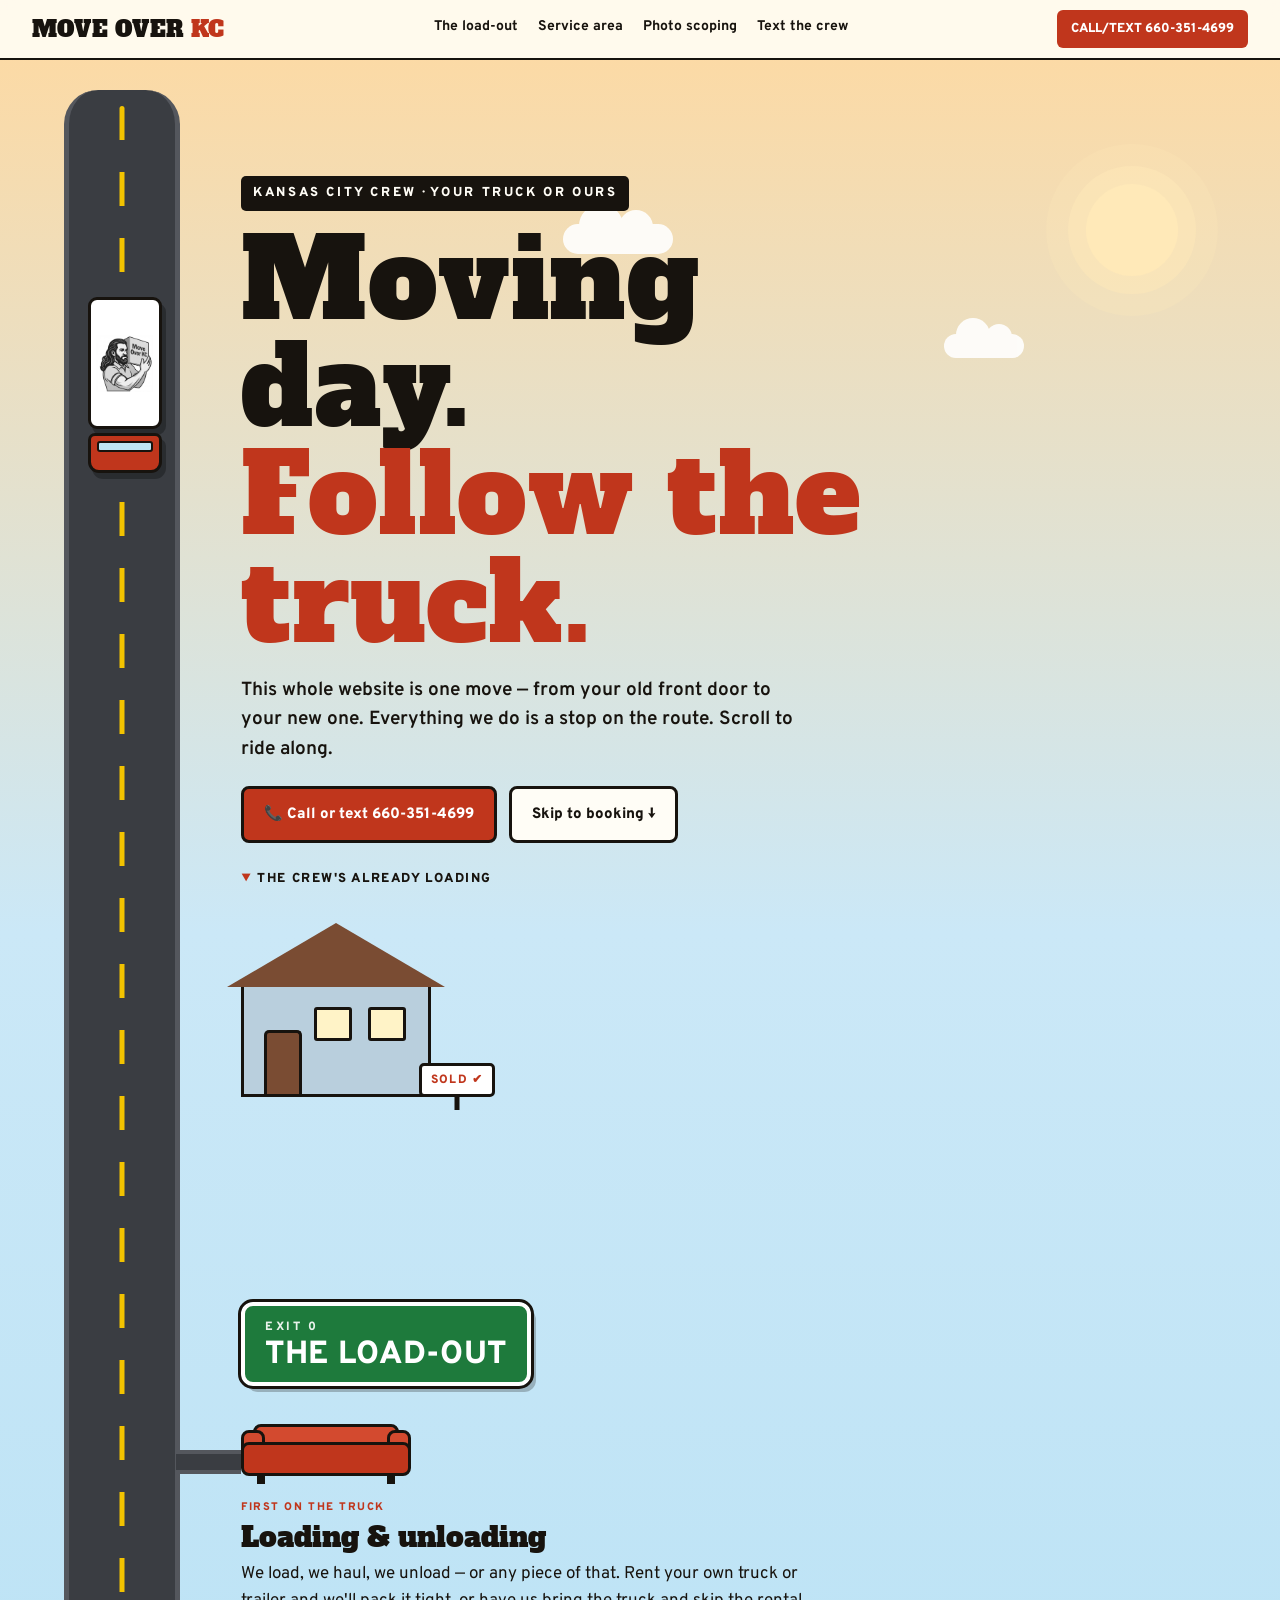
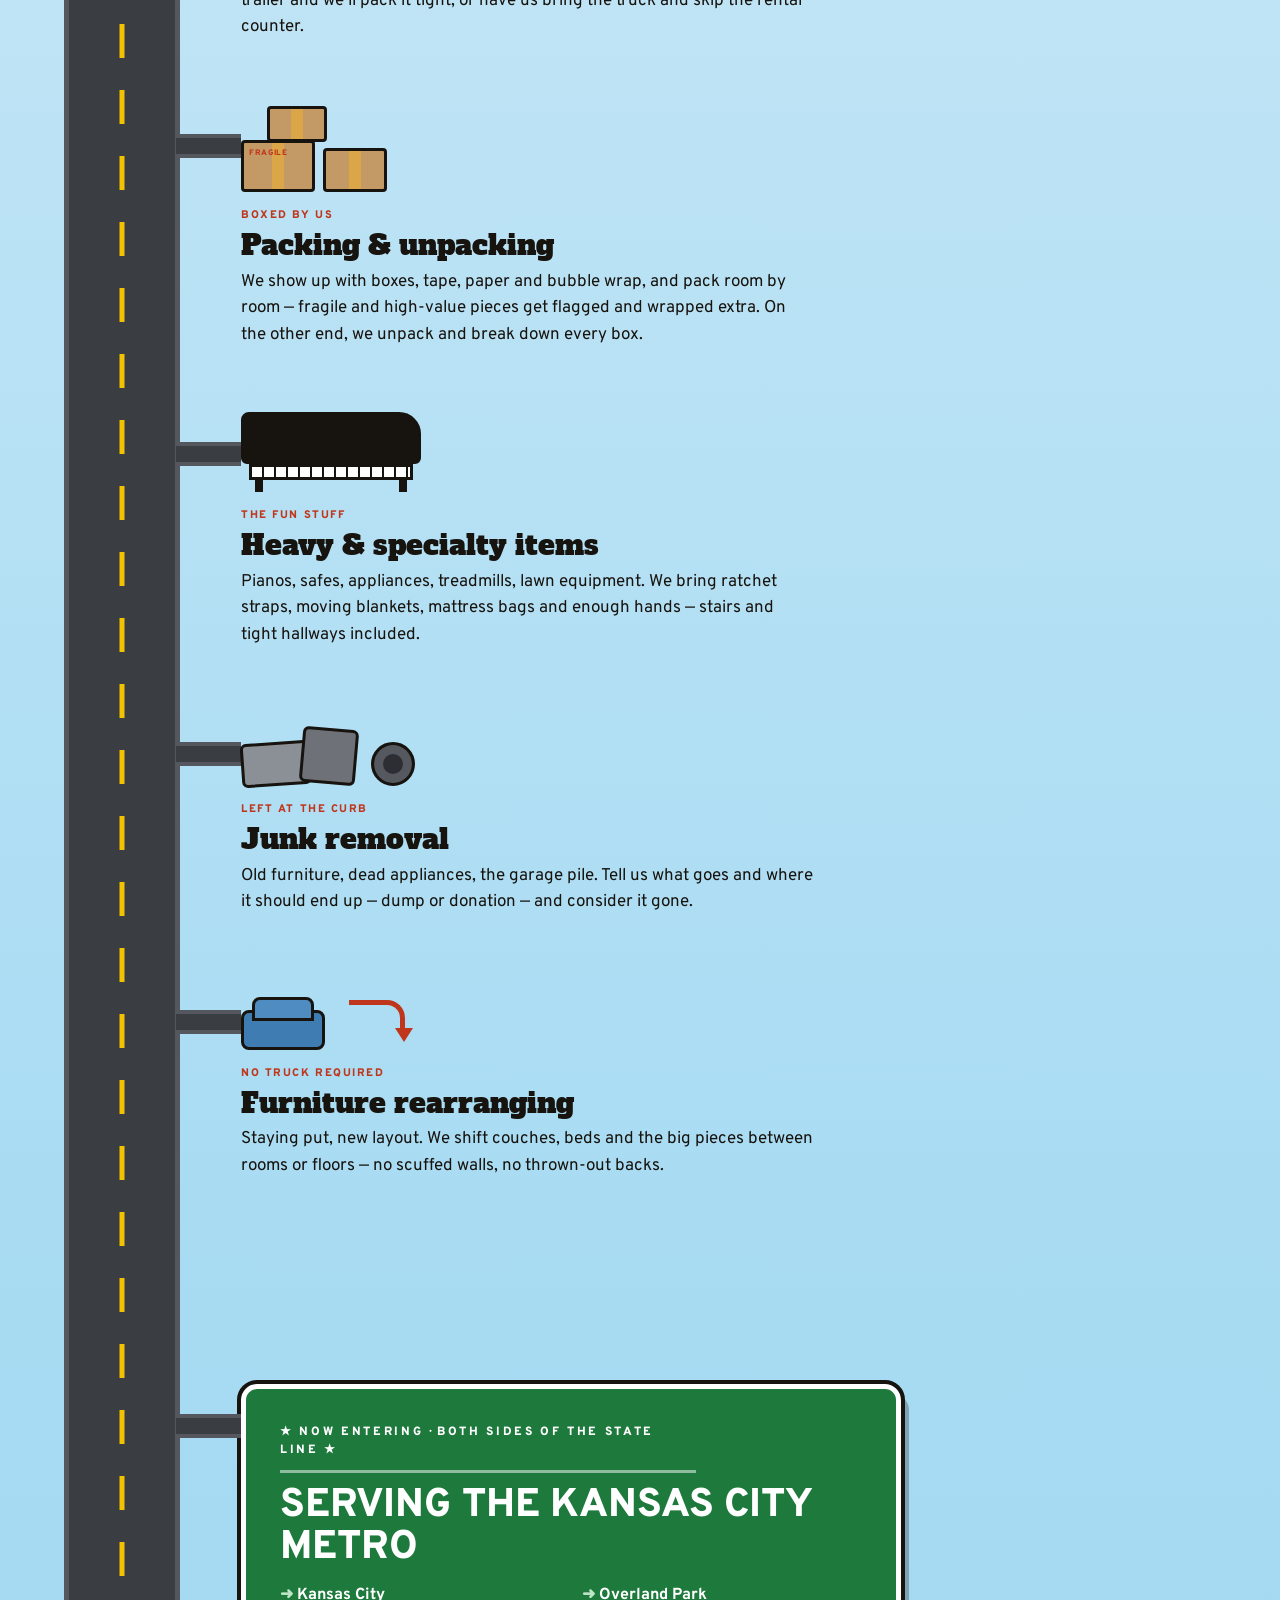
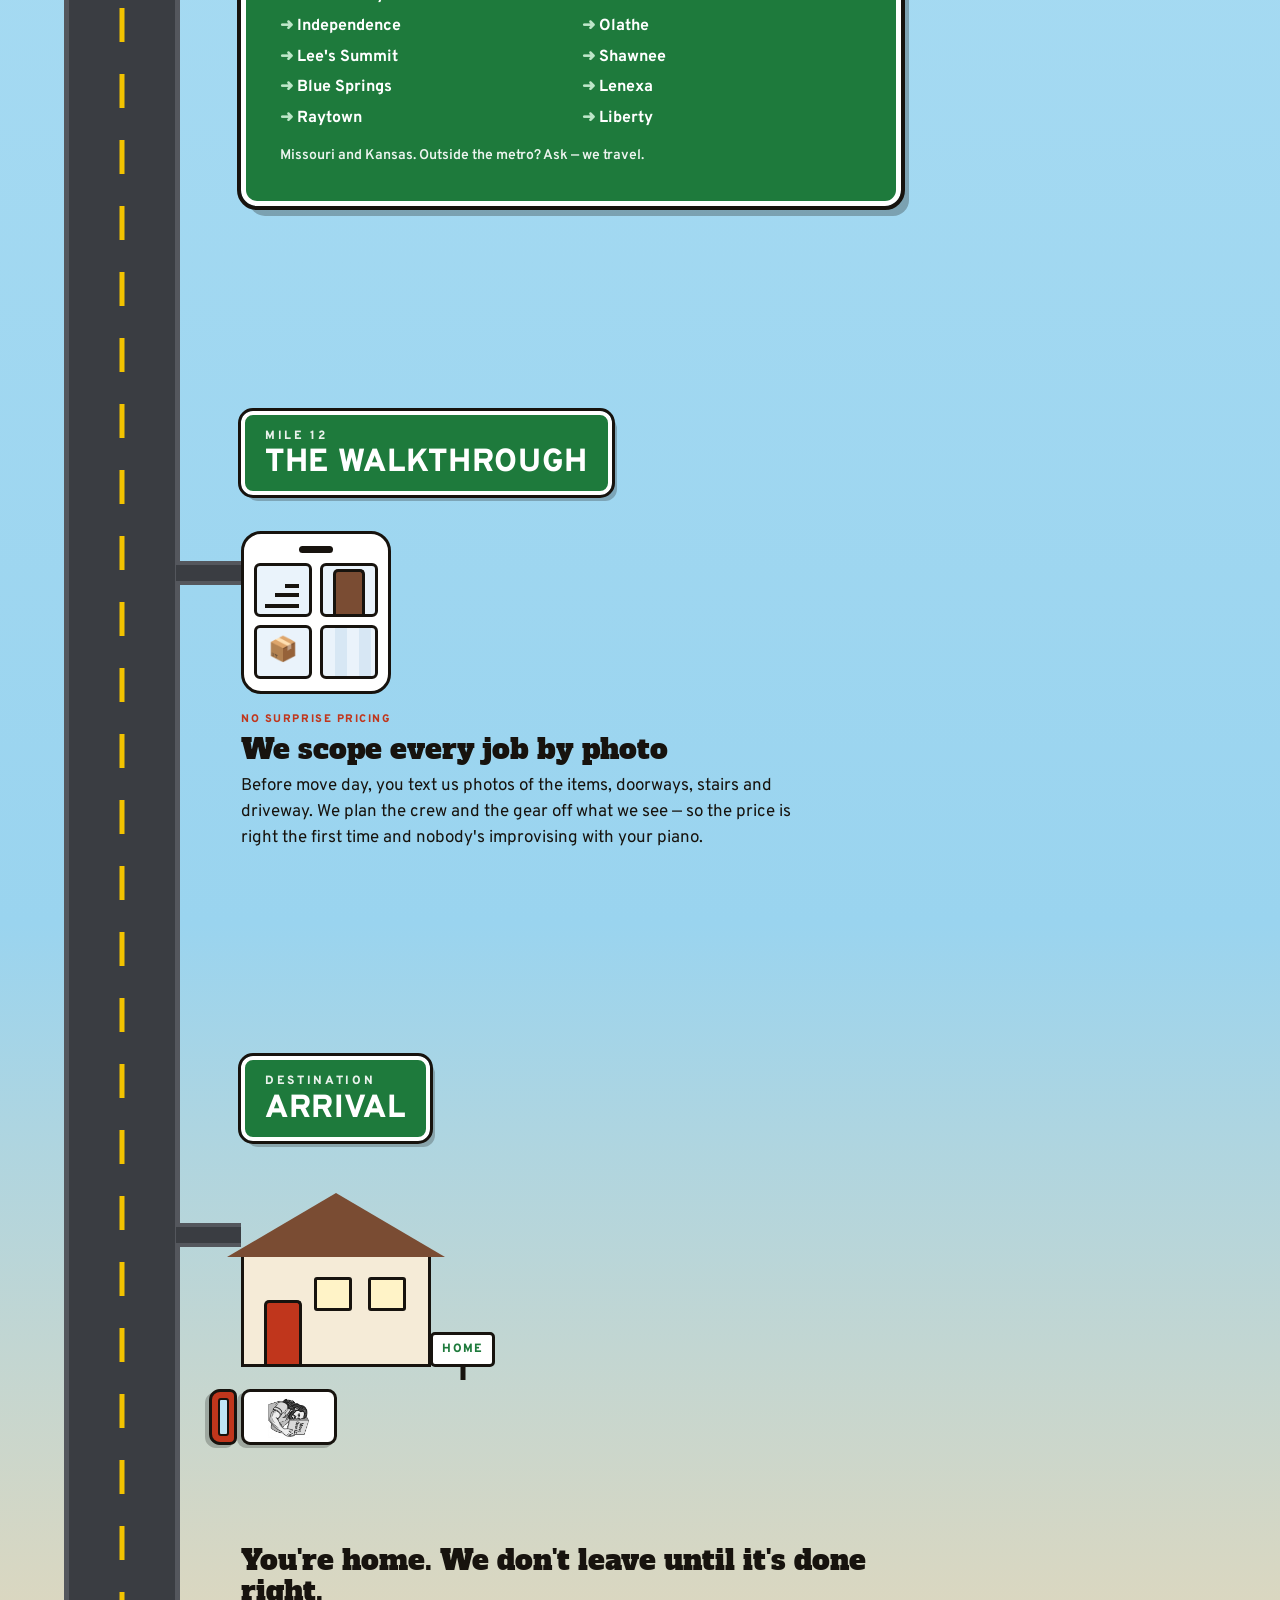
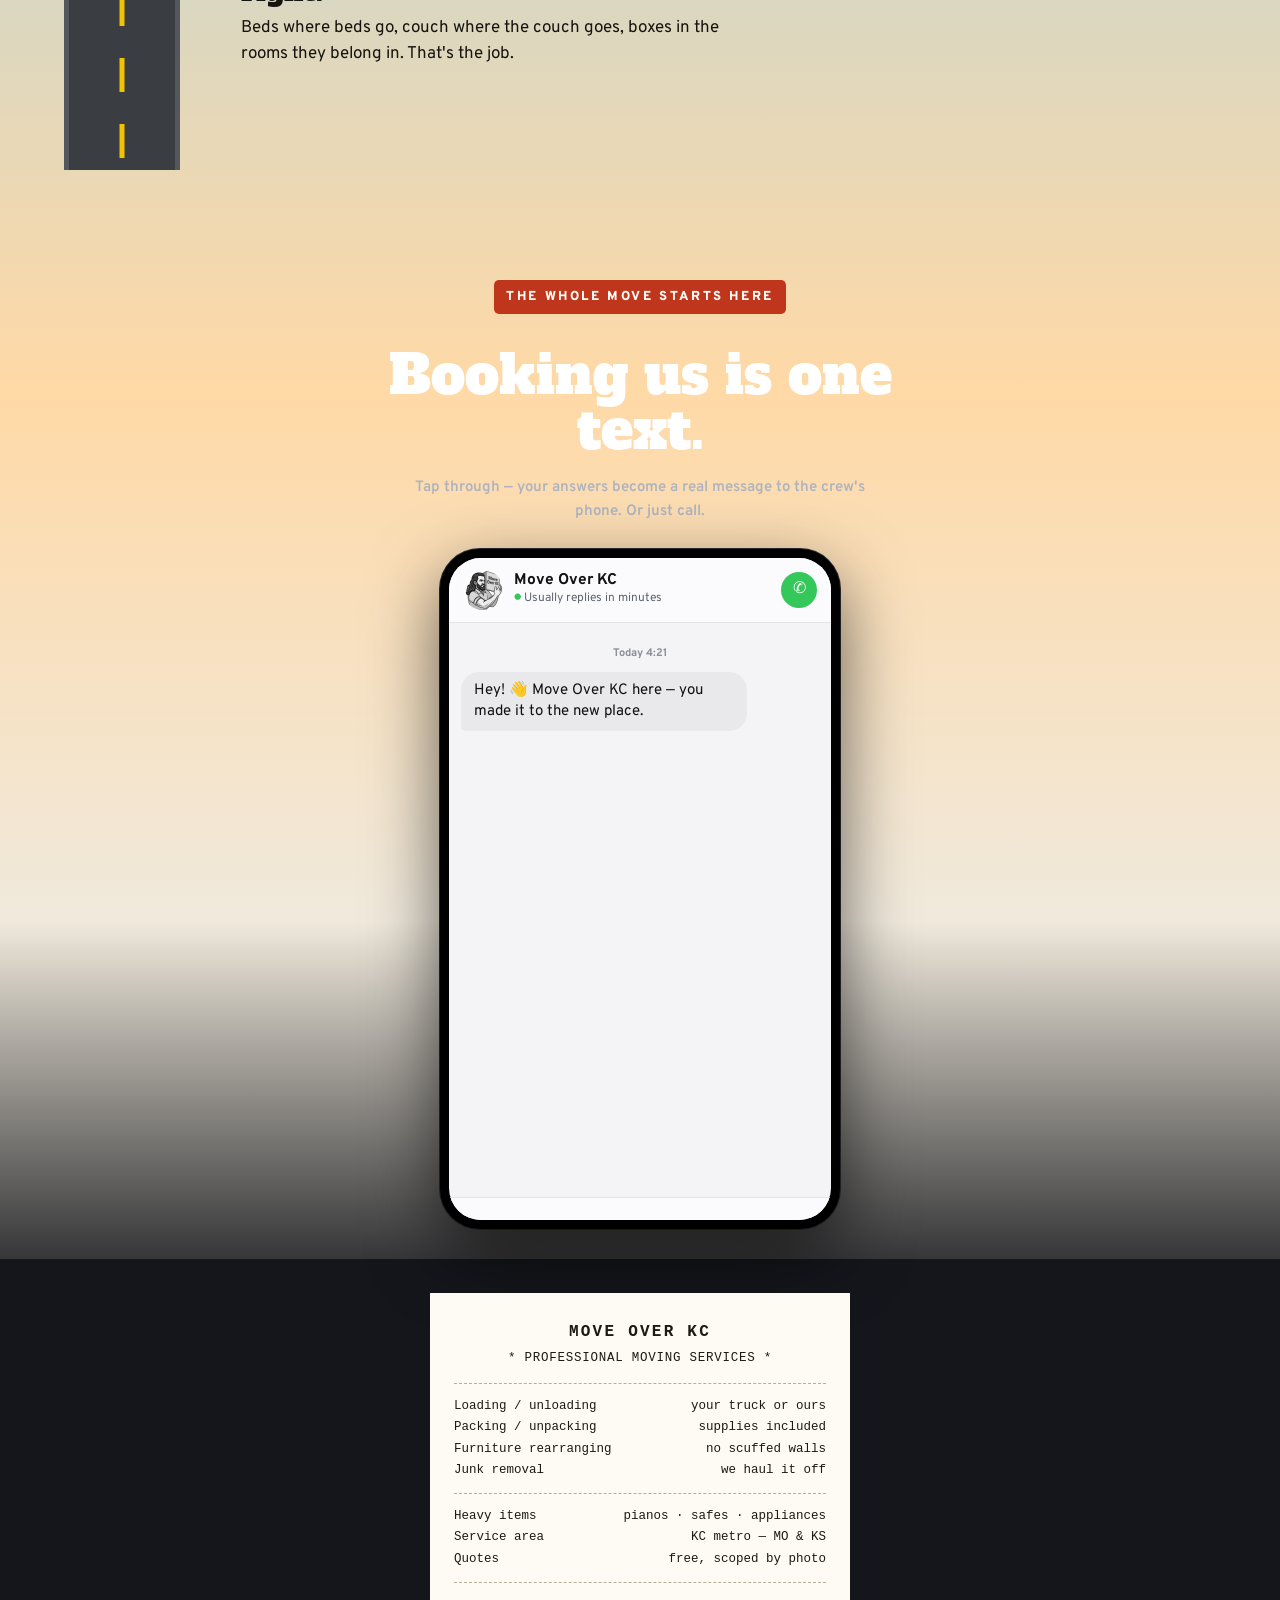
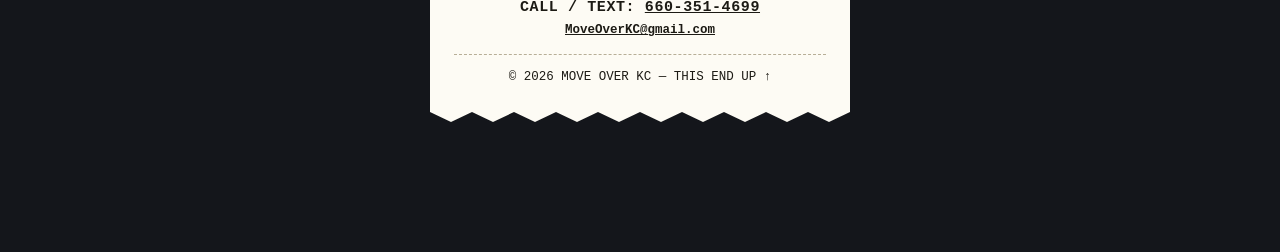
==== commit 827d8bbb: "Add files via upload" ====
--- a/index.html
+++ b/index.html
@@ -100,7 +100,7 @@
   }
   body.arrived .truck{opacity:0}
   .trailer{
-    position:relative;background:#fff;border:3px solid var(--ink);
+    position:relative;background:#fff url("[data-uri]") center/84% auto no-repeat;border:3px solid var(--ink);
     border-radius:9px;height:clamp(84px,15vw,132px);
     display:flex;align-items:center;justify-content:center;overflow:hidden;
   }
@@ -385,7 +385,7 @@
   }
   .avatar{
     width:40px;height:40px;border-radius:50%;flex:0 0 auto;
-    background:linear-gradient(135deg,#C0361C,#8E2411);
+    background:#fff url("[data-uri]") center/cover no-repeat;
     color:#fff;display:flex;align-items:center;justify-content:center;
     font-weight:800;font-size:14px;
   }
@@ -506,7 +506,7 @@
 
 <!-- the truck that drives the whole page -->
 <div class="truck" aria-hidden="true">
-  <div class="trailer"><b>MOVE OVER KC</b></div>
+  <div class="trailer"></div>
   <div class="cab"></div>
 </div>
 
@@ -641,7 +641,7 @@
       </div>
       <div class="parked" aria-hidden="true">
         <div class="truckstat">
-          <div class="trailer"><b>MOVE OVER KC</b></div>
+          <div class="trailer"></div>
           <div class="cab"></div>
         </div>
       </div>
@@ -660,7 +660,7 @@
   <div class="phone" role="region" aria-label="Chat with Move Over KC">
     <div class="screen">
       <div class="contactbar">
-        <div class="avatar" aria-hidden="true">MO</div>
+        <div class="avatar" aria-hidden="true"></div>
         <div class="contact-info">
           <div class="contact-name">Move Over KC</div>
           <div class="contact-sub"><span class="dot">●</span> Usually replies in minutes</div>
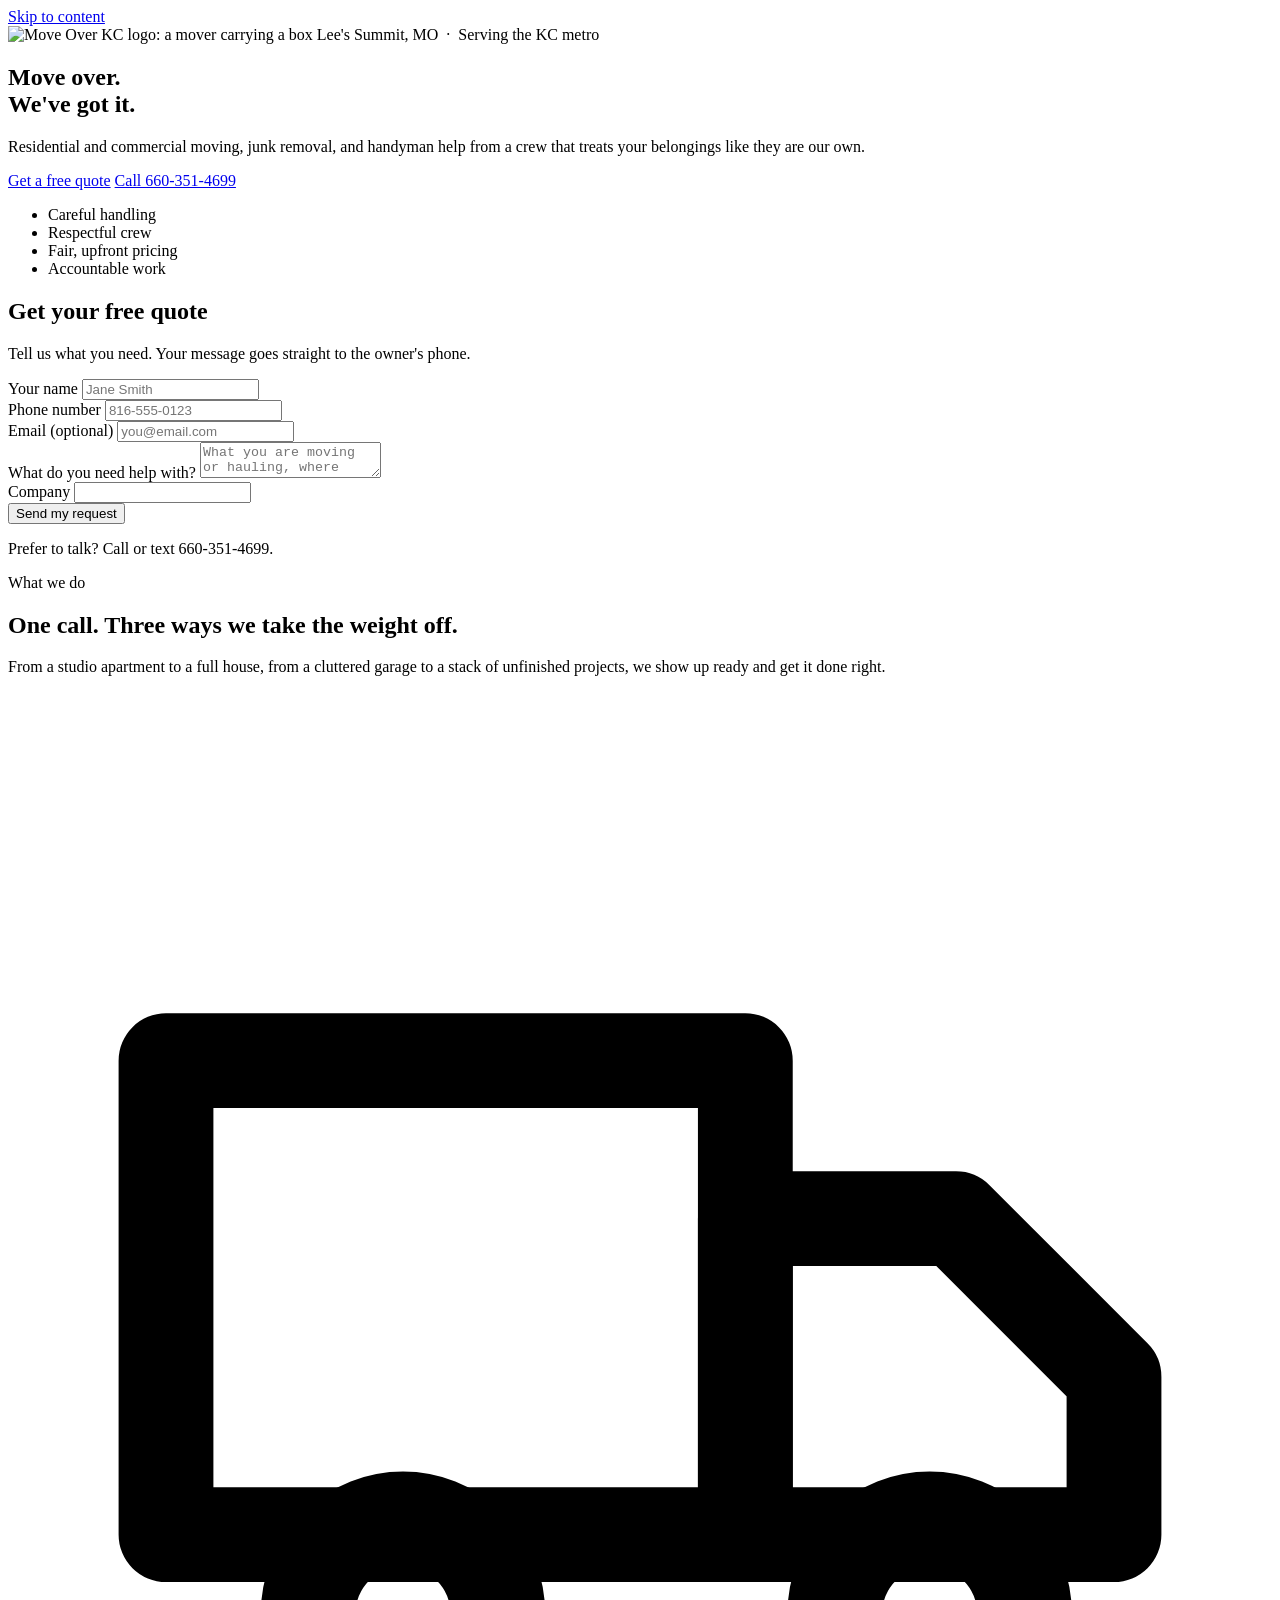
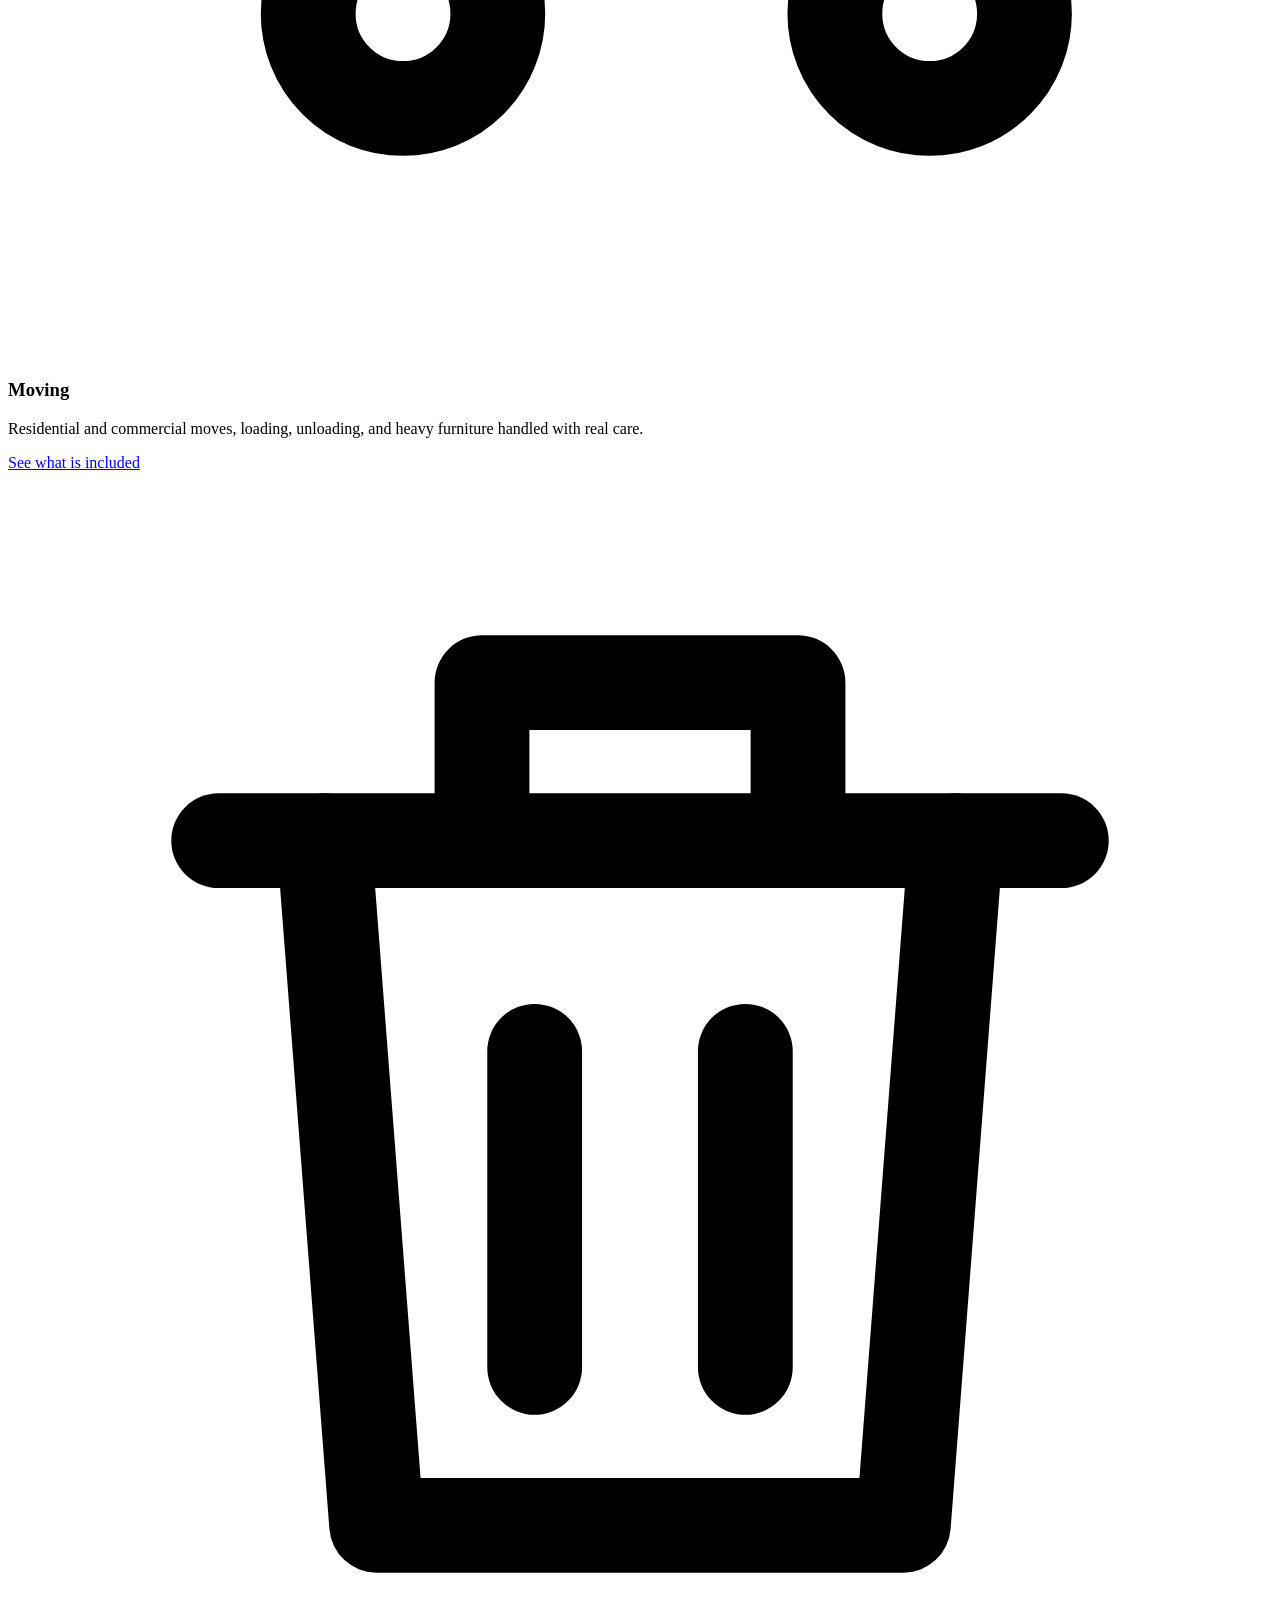
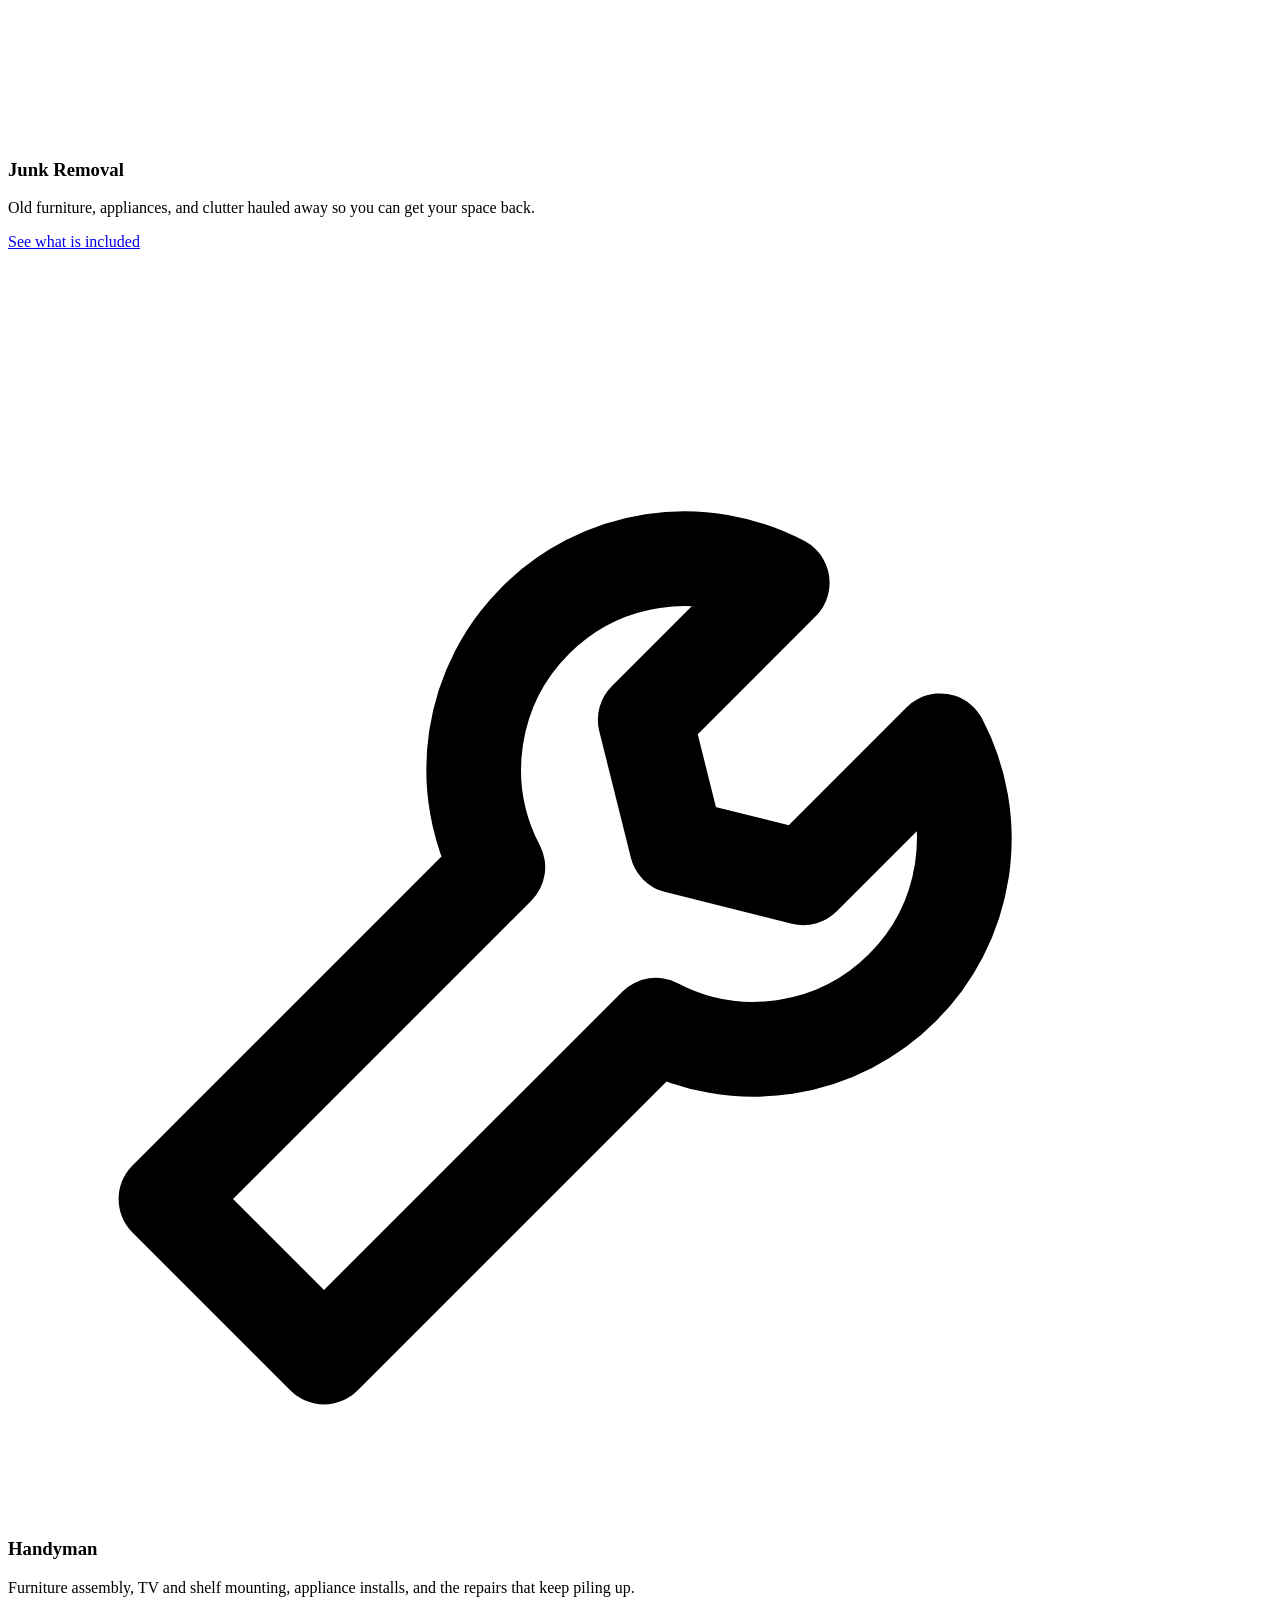
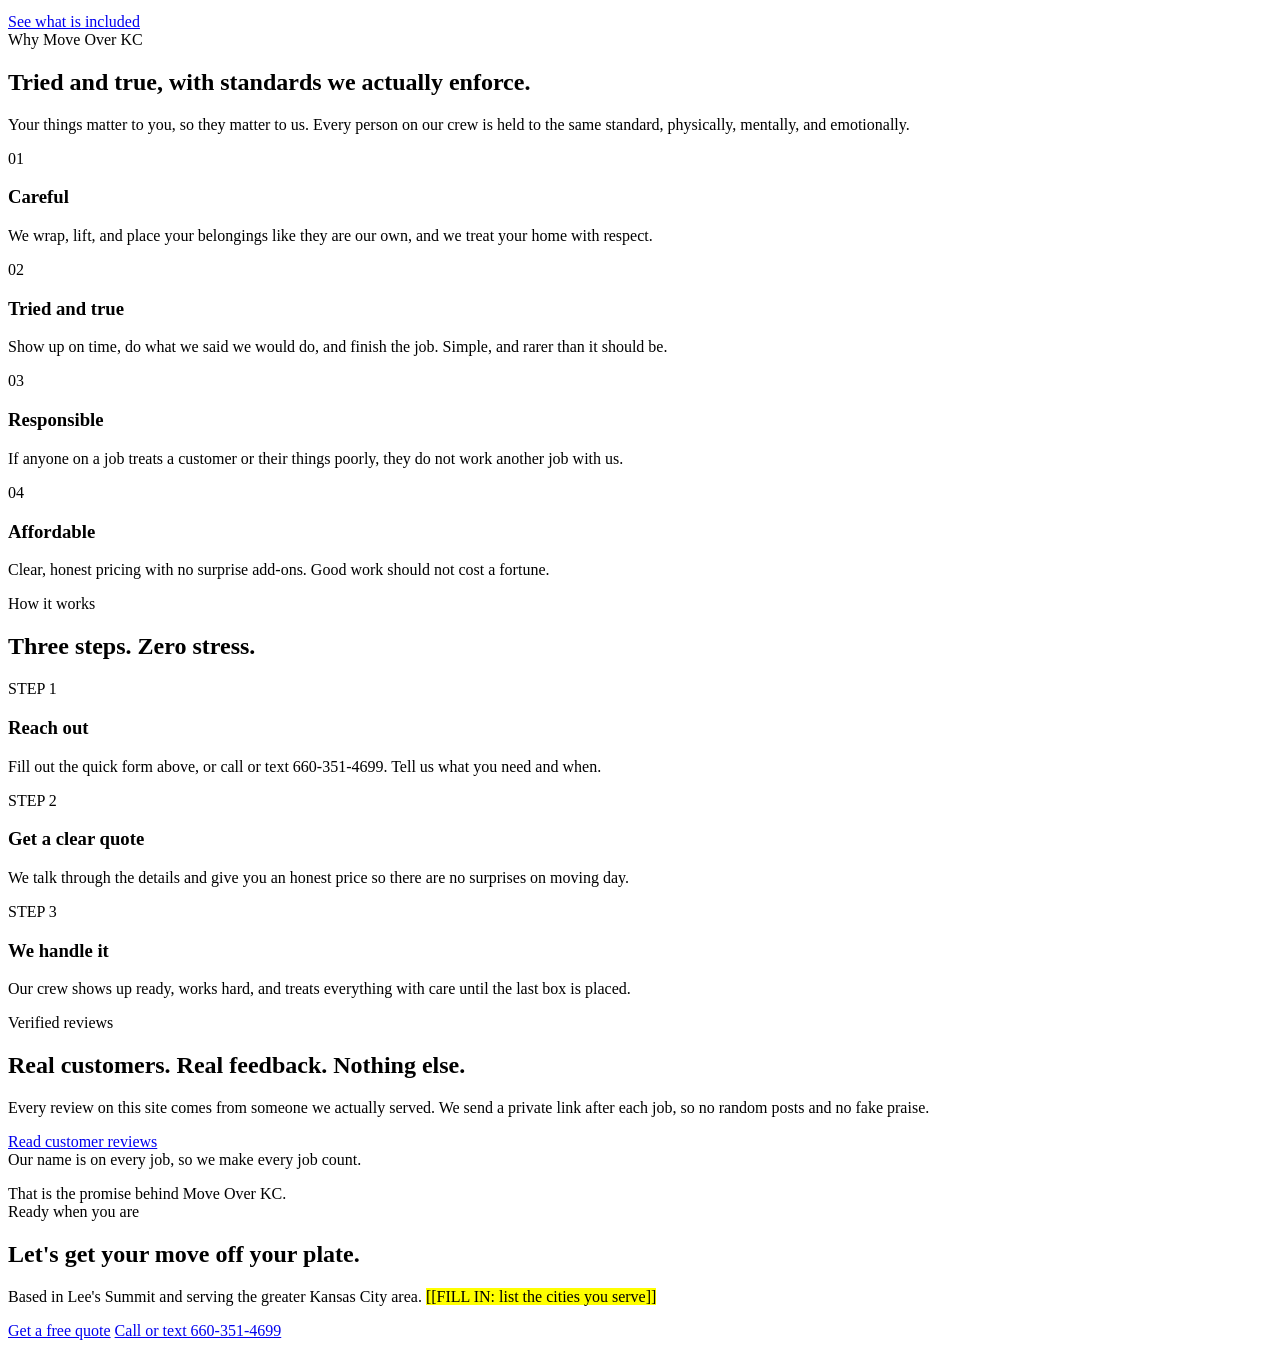
==== commit 89352455: "Add files via upload" ====
--- a/index.html
+++ b/index.html
@@ -1,1012 +1,222 @@
-<!DOCTYPE html>
-<html lang="en">
+<!doctype html>
+<html lang="en" class="no-js">
 <head>
-<meta charset="UTF-8">
-<meta name="viewport" content="width=device-width, initial-scale=1.0, viewport-fit=cover">
-<title>Move Over KC — Kansas City Moving Crew | Loading, Packing, Junk Removal</title>
-<meta name="description" content="Follow the truck: loading, packing, heavy items and junk removal across the Kansas City metro. Your truck or ours. Call or text 660-351-4699.">
+<meta charset="utf-8">
+<meta name="viewport" content="width=device-width, initial-scale=1">
+<title>Move Over KC | Moving, Junk Removal and Handyman in Kansas City</title>
+<meta name="description" content="Move Over KC is a locally owned moving, junk removal, and handyman company based in Lee's Summit, Missouri. Careful crew, fair prices, and a free quote that goes straight to the owner.">
+<meta name="theme-color" content="#000000">
+<meta property="og:title" content="Move Over KC | Moving, Junk Removal and Handyman">
+<meta property="og:description" content="Careful, reliable, affordable help from a locally owned Lee's Summit crew. Get a free quote.">
+<meta property="og:type" content="website">
+<meta property="og:image" content="https://moveoverkc.com/images/share.png">
+<meta name="twitter:card" content="summary_large_image">
+<meta name="twitter:image" content="https://moveoverkc.com/images/share.png">
+<link rel="icon" href="images/favicon.png" type="image/png">
+<link rel="apple-touch-icon" href="images/apple-touch-icon.png">
 <link rel="preconnect" href="https://fonts.googleapis.com">
 <link rel="preconnect" href="https://fonts.gstatic.com" crossorigin>
-<link href="https://fonts.googleapis.com/css2?family=Alfa+Slab+One&family=Overpass:wght@400;600;700;800&display=swap" rel="stylesheet">
+<link href="https://fonts.googleapis.com/css2?family=Inter:wght@400;500;600&family=Space+Grotesk:wght@500;600;700&display=swap" rel="stylesheet">
+<link rel="stylesheet" href="css/styles.css">
 <script type="application/ld+json">
 {
   "@context": "https://schema.org",
   "@type": "MovingCompany",
   "name": "Move Over KC",
-  "url": "https://www.moveoverkc.com/",
-  "telephone": "+1-660-351-4699",
-  "email": "MoveOverKC@gmail.com",
-  "areaServed": "Kansas City Metropolitan Area"
+  "url": "https://moveoverkc.com",
+  "logo": "https://moveoverkc.com/images/logo.png",
+  "image": "https://moveoverkc.com/images/share.png",
+  "telephone": "+16603514699",
+  "description": "Locally owned moving, junk removal, and handyman services in the Kansas City area.",
+  "address": { "@type": "PostalAddress", "addressLocality": "Lee's Summit", "addressRegion": "MO", "addressCountry": "US" },
+  "areaServed": "Kansas City metropolitan area"
 }
 </script>
-<style>
-  :root{
-    --road-left:clamp(14px,5vw,84px);
-    --road-w:clamp(58px,11vw,116px);
-    --gutter:clamp(16px,4vw,52px);
-    --asphalt:#3A3D42;
-    --asphalt-edge:#54575D;
-    --dash:#F2C300;
-    --sign-green:#1E7A3C;
-    --kc-red:#C0361C;
-    --ink:#17130E;
-    --paper:#FFFDF6;
-    --slab:"Alfa Slab One",Georgia,serif;
-    --hwy:"Overpass",-apple-system,"Segoe UI",Roboto,Helvetica,Arial,sans-serif;
-    --mono:"SFMono-Regular",ui-monospace,Consolas,Menlo,monospace;
-  }
-  *{margin:0;padding:0;box-sizing:border-box}
-  html{scroll-behavior:smooth}
-  body{
-    font-family:var(--hwy);color:var(--ink);line-height:1.55;
-    background:linear-gradient(180deg,
-      #FFD9A0 0%, #CBE8F7 14%, #A9DCF3 42%, #9AD4EF 62%,
-      #FFD9A6 78%, #F0E9DC 86%, #14161B 92%, #14161B 100%);
-    -webkit-font-smoothing:antialiased;
-  }
-  a{color:inherit}
-  :focus-visible{outline:3px solid var(--kc-red);outline-offset:3px}
-
-  /* ============ top bar ============ */
-  .topbar{
-    position:fixed;top:0;left:0;right:0;z-index:70;
-    display:flex;align-items:center;justify-content:space-between;gap:12px;
-    padding:10px clamp(14px,4vw,32px);
-    background:rgba(255,253,246,.9);backdrop-filter:blur(8px);
-    border-bottom:2px solid var(--ink);
-  }
-  .wordmark{
-    font-family:var(--slab);font-size:clamp(17px,3.6vw,22px);
-    text-decoration:none;letter-spacing:.01em;line-height:1;
-  }
-  .wordmark span{color:var(--kc-red)}
-  .topnav{display:flex;gap:20px}
-  .topnav a{
-    font-weight:700;font-size:14px;text-decoration:none;
-    border-bottom:2px solid transparent;padding-bottom:2px;
-  }
-  .topnav a:hover{border-bottom-color:var(--kc-red)}
-  .top-call{
-    font-weight:800;font-size:13px;text-decoration:none;white-space:nowrap;
-    background:var(--kc-red);color:#fff;padding:9px 14px;border-radius:6px;
-  }
-  @media (max-width:820px){.topnav{display:none}}
-
-  /* ============ road + truck ============ */
-  .roadwrap{position:relative;padding-top:74px}
-  .road{
-    position:absolute;top:90px;bottom:0;
-    left:var(--road-left);width:var(--road-w);
-    background:var(--asphalt);
-    border-left:5px solid var(--asphalt-edge);
-    border-right:5px solid var(--asphalt-edge);
-    border-radius:34px 34px 0 0;
-  }
-  .road::before{
-    content:"";position:absolute;top:16px;bottom:8px;left:50%;width:5px;
-    transform:translateX(-50%);
-    background:repeating-linear-gradient(180deg,
-      var(--dash) 0 34px, transparent 34px 66px);
-    border-radius:3px;
-  }
-  .truck{
-    position:fixed;z-index:60;top:33vh;
-    left:calc(var(--road-left) + var(--road-w)/2 + 2.5px);
-    transform:translateX(-50%);
-    width:clamp(46px,8vw,74px);
-    transition:opacity .4s ease;
-    filter:drop-shadow(4px 6px 0 rgba(0,0,0,.28));
-    pointer-events:none;
-  }
-  body.arrived .truck{opacity:0}
-  .trailer{
-    position:relative;background:#fff url("[data-uri]") center/84% auto no-repeat;border:3px solid var(--ink);
-    border-radius:9px;height:clamp(84px,15vw,132px);
-    display:flex;align-items:center;justify-content:center;overflow:hidden;
-  }
-  .trailer b{
-    font-family:var(--slab);font-weight:400;color:var(--kc-red);
-    font-size:clamp(9px,1.5vw,13px);letter-spacing:.06em;
-    writing-mode:vertical-rl;transform:rotate(180deg);white-space:nowrap;
-  }
-  .cab{
-    margin-top:4px;background:var(--kc-red);border:3px solid var(--ink);
-    border-radius:7px 7px 11px 11px;height:clamp(26px,4.6vw,40px);position:relative;
-  }
-  .cab::after{ /* windshield */
-    content:"";position:absolute;left:6px;right:6px;top:5px;height:7px;
-    background:#BFE6F5;border-radius:3px;border:2px solid var(--ink);
-  }
-  /* motion dashes while scrolling */
-  .truck::before,.truck::after{
-    content:"";position:absolute;left:18%;top:-26px;width:5px;height:16px;
-    background:rgba(255,255,255,.85);border-radius:3px;opacity:0;
-  }
-  .truck::after{left:auto;right:18%;top:-38px}
-  @media (prefers-reduced-motion:no-preference){
-    body.rolling .truck::before,body.rolling .truck::after{
-      opacity:1;animation:zoom .35s linear infinite;
-    }
-    @keyframes zoom{from{transform:translateY(0);opacity:.9}to{transform:translateY(26px);opacity:0}}
-  }
-
-  /* ============ scenes / stops ============ */
-  .scene{
-    position:relative;
-    padding:clamp(48px,8vw,110px) var(--gutter) clamp(48px,8vw,110px)
-      calc(var(--road-left) + var(--road-w) + var(--gutter) + 10px);
-  }
-  .stop{max-width:660px;position:relative;margin-bottom:clamp(36px,6vw,64px)}
-  .stop:last-child{margin-bottom:0}
-  .stop::before{ /* driveway stub to the road */
-    content:"";position:absolute;top:30px;height:16px;
-    right:100%;width:calc(var(--gutter) + 14px);
-    background:var(--asphalt);border-top:4px solid var(--asphalt-edge);
-    border-bottom:4px solid var(--asphalt-edge);
-  }
-  @media (prefers-reduced-motion:no-preference){
-    .reveal{opacity:0;transform:translateY(26px);transition:opacity .5s ease,transform .5s ease}
-    .reveal.in{opacity:1;transform:none}
-  }
-
-  /* highway-sign headers */
-  .hwy-sign{
-    display:inline-block;background:var(--sign-green);color:#fff;
-    border:4px solid #fff;outline:3px solid var(--ink);border-radius:12px;
-    padding:12px 20px 10px;margin-bottom:18px;
-    box-shadow:5px 6px 0 rgba(23,19,14,.25);
-  }
-  .hwy-sign .exit{
-    display:block;font-weight:800;font-size:12px;letter-spacing:.22em;
-    text-transform:uppercase;opacity:.9;margin-bottom:2px;
-  }
-  .hwy-sign h2{
-    font-family:var(--hwy);font-weight:800;text-transform:uppercase;
-    font-size:clamp(21px,4.5vw,32px);line-height:1.05;letter-spacing:.02em;
-  }
-  .stop h3{
-    font-family:var(--slab);font-weight:400;font-size:clamp(21px,4vw,28px);
-    line-height:1.1;margin-bottom:8px;
-  }
-  .stop p{max-width:52ch;font-size:clamp(15px,2.2vw,17px)}
-  .stop .tag{
-    display:inline-block;font-weight:800;font-size:11px;letter-spacing:.14em;
-    text-transform:uppercase;color:var(--kc-red);margin-bottom:6px;
-  }
-
-  /* ============ scene 1: departure ============ */
-  .sun{
-    position:absolute;top:110px;right:8%;width:92px;height:92px;border-radius:50%;
-    background:#FFE9B8;box-shadow:0 0 0 18px rgba(255,233,184,.45),0 0 0 40px rgba(255,233,184,.2);
-  }
-  .cloud{position:absolute;background:#fff;border-radius:999px;opacity:.9}
-  .cloud::before,.cloud::after{content:"";position:absolute;background:#fff;border-radius:50%}
-  .c1{top:150px;left:44%;width:110px;height:30px}
-  .c1::before{width:44px;height:44px;top:-20px;left:16px}
-  .c1::after{width:34px;height:34px;top:-14px;left:56px}
-  .c2{top:260px;right:20%;width:80px;height:24px}
-  .c2::before{width:34px;height:34px;top:-16px;left:12px}
-  .c2::after{width:26px;height:26px;top:-10px;left:42px}
-
-  .hero-copy{max-width:640px;position:relative}
-  .kicker{
-    font-weight:800;font-size:clamp(11px,2.4vw,13px);letter-spacing:.2em;
-    text-transform:uppercase;background:var(--ink);color:var(--paper);
-    display:inline-block;padding:7px 12px;border-radius:5px;margin-bottom:16px;
-  }
-  h1{
-    font-family:var(--slab);font-weight:400;line-height:.98;
-    font-size:clamp(46px,11vw,110px);letter-spacing:.005em;
-  }
-  h1 span{color:var(--kc-red)}
-  .hero-sub{
-    max-width:46ch;font-size:clamp(16px,2.5vw,19px);font-weight:600;margin:18px 0 22px;
-  }
-  .hero-ctas{display:flex;flex-wrap:wrap;gap:12px;margin-bottom:26px}
-  .btn{
-    font-weight:800;font-size:15px;text-decoration:none;border-radius:8px;
-    padding:14px 20px;border:3px solid var(--ink);display:inline-block;
-    transition:transform .12s ease,box-shadow .12s ease;
-  }
-  .btn:hover{transform:translate(-2px,-2px);box-shadow:4px 4px 0 var(--ink)}
-  .btn-red{background:var(--kc-red);color:#fff;border-color:var(--ink)}
-  .btn-paper{background:var(--paper);color:var(--ink)}
-  .scroll-cue{font-weight:800;font-size:13px;letter-spacing:.12em;text-transform:uppercase}
-  .scroll-cue b{color:var(--kc-red)}
-  @media (prefers-reduced-motion:reduce){
-    .btn:hover{transform:none;box-shadow:none}
-    html{scroll-behavior:auto}
-  }
-
-  /* old & new houses */
-  .house{position:relative;width:190px;margin:34px 0 0}
-  .h-roof{
-    width:0;height:0;margin-left:-14px;
-    border-left:109px solid transparent;border-right:109px solid transparent;
-    border-bottom:64px solid #7A4C33;
-  }
-  .h-body{
-    background:#B9CFDD;border:3px solid var(--ink);border-top:none;height:110px;position:relative;
-  }
-  .house.new .h-body{background:#F5EBD7}
-  .h-door{
-    position:absolute;bottom:0;left:20px;width:38px;height:64px;
-    background:#7A4C33;border:3px solid var(--ink);border-bottom:none;border-radius:5px 5px 0 0;
-  }
-  .house.new .h-door{background:var(--kc-red)}
-  .h-win{
-    position:absolute;top:20px;width:38px;height:34px;background:#FFF3C7;
-    border:3px solid var(--ink);border-radius:3px;
-  }
-  .h-win.w1{right:22px}.h-win.w2{right:76px}
-  .yard-sign{
-    position:absolute;right:-64px;bottom:0;background:#fff;border:3px solid var(--ink);
-    border-radius:5px;padding:5px 9px;font-weight:800;font-size:12px;letter-spacing:.1em;
-  }
-  .yard-sign::after{
-    content:"";position:absolute;left:50%;top:100%;width:5px;height:16px;
-    background:var(--ink);transform:translateX(-50%);
-  }
-  .yard-sign.sold{color:var(--kc-red)}
-  .yard-sign.home{color:var(--sign-green)}
-
-  /* ============ props ============ */
-  .prop{margin:16px 0 10px;position:relative}
-  /* couch */
-  .couch{width:170px;height:64px;position:relative}
-  .couch .base{position:absolute;bottom:8px;left:0;right:0;height:34px;background:#C0361C;border:3px solid var(--ink);border-radius:8px}
-  .couch .back{position:absolute;bottom:34px;left:12px;right:12px;height:26px;background:#D34A2F;border:3px solid var(--ink);border-radius:8px 8px 0 0}
-  .couch .arm{position:absolute;bottom:14px;width:24px;height:40px;background:#D34A2F;border:3px solid var(--ink);border-radius:8px}
-  .couch .arm.l{left:0}.couch .arm.r{right:0}
-  .couch .leg{position:absolute;bottom:0;width:8px;height:10px;background:var(--ink)}
-  .couch .leg.l{left:16px}.couch .leg.r{right:16px}
-  /* boxes */
-  .boxes{width:170px;height:88px;position:relative}
-  .bx{position:absolute;background:#C39A66;border:3px solid var(--ink);border-radius:4px}
-  .bx::before{content:"";position:absolute;left:50%;top:0;bottom:0;width:12px;transform:translateX(-50%);background:rgba(224,169,66,.85)}
-  .bx1{bottom:0;left:0;width:74px;height:52px}
-  .bx2{bottom:0;left:82px;width:64px;height:44px}
-  .bx3{bottom:50px;left:26px;width:60px;height:36px}
-  .bx .frg{
-    position:absolute;top:4px;left:5px;font-weight:800;font-size:8px;
-    letter-spacing:.08em;color:var(--kc-red);z-index:1;
-  }
-  /* piano */
-  .piano{width:180px;height:80px;position:relative}
-  .piano .pbody{position:absolute;top:0;left:0;right:0;height:52px;background:#17130E;border:3px solid var(--ink);border-radius:8px 22px 6px 6px}
-  .piano .keys{position:absolute;top:52px;left:8px;right:8px;height:16px;border:3px solid var(--ink);background:repeating-linear-gradient(90deg,#fff 0 10px,var(--ink) 10px 12px)}
-  .piano .pleg{position:absolute;top:68px;width:8px;height:12px;background:var(--ink)}
-  .piano .pleg.l{left:14px}.piano .pleg.r{right:14px}
-  /* junk pile */
-  .junk{width:180px;height:74px;position:relative}
-  .junk .j1{position:absolute;bottom:0;left:0;width:70px;height:44px;background:#8B8F96;border:3px solid var(--ink);border-radius:6px;transform:rotate(-4deg)}
-  .junk .j2{position:absolute;bottom:2px;left:60px;width:56px;height:56px;background:#6E7278;border:3px solid var(--ink);border-radius:6px;transform:rotate(5deg)}
-  .junk .tire{position:absolute;bottom:0;right:6px;width:44px;height:44px;border-radius:50%;background:#2C2E33;border:3px solid var(--ink);box-shadow:inset 0 0 0 9px #55585E}
-  /* rearrange: sofa + arrow */
-  .rearr{width:190px;height:70px;position:relative}
-  .rearr .mini{position:absolute;bottom:0;left:0;width:84px;height:40px;background:#3E7CB1;border:3px solid var(--ink);border-radius:8px}
-  .rearr .mini::before{content:"";position:absolute;left:8px;right:8px;top:-16px;height:18px;background:#4E8CC1;border:3px solid var(--ink);border-radius:8px 8px 0 0}
-  .rearr .arrow{
-    position:absolute;right:26px;bottom:16px;width:56px;height:34px;
-    border:5px solid var(--kc-red);border-left:none;border-bottom:none;border-radius:0 18px 0 0;
-  }
-  .rearr .arrow::after{
-    content:"";position:absolute;right:-13px;bottom:-8px;
-    border-left:9px solid transparent;border-right:9px solid transparent;
-    border-top:14px solid var(--kc-red);
-  }
-
-  /* ============ state line / area ============ */
-  .bigsign{
-    background:var(--sign-green);color:#fff;border:5px solid #fff;
-    outline:4px solid var(--ink);border-radius:16px;
-    padding:clamp(18px,4vw,34px);max-width:680px;
-    box-shadow:8px 10px 0 rgba(23,19,14,.28);
-  }
-  .bigsign .bs-top{
-    font-weight:800;letter-spacing:.22em;font-size:12px;text-transform:uppercase;
-    border-bottom:3px solid rgba(255,255,255,.5);padding-bottom:10px;margin-bottom:12px;
-  }
-  .bigsign h2{
-    font-family:var(--hwy);font-weight:800;text-transform:uppercase;
-    font-size:clamp(24px,5vw,40px);line-height:1.05;margin-bottom:14px;
-  }
-  .exits{display:grid;grid-template-columns:1fr 1fr;gap:6px 22px;margin-bottom:14px}
-  .exits span{font-weight:700;font-size:clamp(13px,2.4vw,16px)}
-  .exits span::before{content:"➜ ";color:#BDE6C8}
-  .bigsign .bs-note{font-size:14px;font-weight:600;opacity:.92}
-  @media (max-width:440px){.exits{grid-template-columns:1fr}}
-
-  /* ============ walkthrough (photos) ============ */
-  .photo-phone{
-    width:150px;background:#fff;border:3px solid var(--ink);border-radius:20px;
-    padding:12px 10px;margin:18px 0 12px;
-  }
-  .photo-phone .cam{width:34px;height:7px;background:var(--ink);border-radius:5px;margin:0 auto 10px}
-  .thumbs{display:grid;grid-template-columns:1fr 1fr;gap:8px}
-  .thumb{
-    height:54px;border:3px solid var(--ink);border-radius:6px;position:relative;overflow:hidden;
-    background:#EAF3FB;
-  }
-  .thumb.stairs::before{
-    content:"";position:absolute;left:8px;bottom:6px;width:34px;height:34px;
-    background:
-      linear-gradient(var(--ink) 0 0) 0 100%/34px 4px,
-      linear-gradient(var(--ink) 0 0) 10px 66%/24px 4px,
-      linear-gradient(var(--ink) 0 0) 20px 33%/14px 4px;
-    background-repeat:no-repeat;
-  }
-  .thumb.door::before{
-    content:"";position:absolute;left:50%;bottom:0;transform:translateX(-50%);
-    width:26px;height:42px;background:#7A4C33;border:3px solid var(--ink);
-    border-bottom:none;border-radius:5px 5px 0 0;
-  }
-  .thumb.hall{background:repeating-linear-gradient(90deg,#EAF3FB 0 12px,#D7E7F4 12px 24px)}
-  .thumb.itm::before{
-    content:"📦";position:absolute;inset:0;display:flex;align-items:center;
-    justify-content:center;font-size:24px;
-  }
-
-  /* ============ arrival ============ */
-  #arrival .stop p{max-width:44ch}
-  .parked{
-    display:inline-block;margin-top:22px;transform:rotate(90deg);transform-origin:left top;
-    margin-left:96px;
-  }
-  .parked .truckstat{width:56px;filter:drop-shadow(3px 4px 0 rgba(0,0,0,.22))}
-  .parked .trailer{height:96px}
-  .parked .trailer b{font-size:9px}
-  .parked .cab{height:28px}
-
-  /* ============ finale: chat ============ */
-  .finale{
-    padding:clamp(60px,9vw,110px) clamp(16px,4vw,52px) 30px;
-    display:flex;flex-direction:column;align-items:center;gap:18px;
-    color:#E8EAEE;text-align:center;
-  }
-  .finale .kicker{background:var(--kc-red)}
-  .finale h2{
-    font-family:var(--slab);font-weight:400;color:#fff;
-    font-size:clamp(30px,7vw,54px);line-height:1.02;max-width:16ch;
-  }
-  .finale .fin-sub{max-width:46ch;font-weight:600;color:#AEB4BF;font-size:15px}
-
-  /* phone chat (the box) */
-  .phone{
-    width:min(400px,100%);height:min(680px,78vh);
-    background:#000;border-radius:40px;padding:9px;display:flex;
-    box-shadow:0 26px 70px rgba(0,0,0,.6),0 0 0 1px #2a2d33;
-    text-align:left;color:#111;margin-top:8px;
-  }
-  .screen{background:#F4F4F6;border-radius:32px;overflow:hidden;display:flex;flex-direction:column;flex:1}
-  .contactbar{
-    background:#FBFBFD;border-bottom:1px solid #E3E3E6;
-    display:flex;align-items:center;gap:11px;padding:12px 14px;
-  }
-  .avatar{
-    width:40px;height:40px;border-radius:50%;flex:0 0 auto;
-    background:#fff url("[data-uri]") center/cover no-repeat;
-    color:#fff;display:flex;align-items:center;justify-content:center;
-    font-weight:800;font-size:14px;
-  }
-  .contact-info{flex:1;min-width:0}
-  .contact-name{font-weight:700;font-size:15.5px;line-height:1.1;font-family:var(--hwy)}
-  .contact-sub{font-size:12px;color:#5f6570}
-  .contact-sub .dot{color:#34C759}
-  .callbtn{
-    flex:0 0 auto;text-decoration:none;width:36px;height:36px;border-radius:50%;
-    background:#34C759;color:#fff;font-size:16px;
-    display:flex;align-items:center;justify-content:center;
-  }
-  .thread{
-    flex:1;overflow-y:auto;padding:14px 12px 10px;
-    display:flex;flex-direction:column;gap:4px;font-family:var(--hwy);
-  }
-  .tstamp{align-self:center;font-size:11px;color:#8a8f98;font-weight:700;margin:8px 0 6px}
-  .row{display:flex;width:100%}
-  .row.them{justify-content:flex-start}
-  .row.me{justify-content:flex-end}
-  .bubble{
-    max-width:80%;padding:9px 13px;border-radius:18px;
-    font-size:15px;line-height:1.38;word-wrap:break-word;white-space:pre-line;
-  }
-  .them .bubble{background:#E9E9EB;color:#111;border-bottom-left-radius:5px}
-  .me .bubble{background:#34C759;color:#fff;border-bottom-right-radius:5px}
-  .bubble.summary{
-    background:#fff;border:1.5px dashed #b9bec7;color:#111;
-    font-family:var(--mono);font-size:12.5px;line-height:1.55;
-  }
-  .delivered{align-self:flex-end;font-size:11px;color:#8a8f98;font-weight:700;margin:2px 4px 4px 0}
-  @media (prefers-reduced-motion:no-preference){
-    .row{animation:pop .18s ease-out}
-    @keyframes pop{from{opacity:0;transform:translateY(8px) scale(.97)}to{opacity:1;transform:none}}
-    .typing i{animation:blink 1.2s infinite}
-    .typing i:nth-child(2){animation-delay:.18s}
-    .typing i:nth-child(3){animation-delay:.36s}
-    @keyframes blink{0%,60%,100%{opacity:.35}30%{opacity:1}}
-  }
-  .typing .bubble{display:flex;gap:5px;align-items:center;padding:13px 15px}
-  .typing i{width:7px;height:7px;border-radius:50%;background:#9aa0aa;display:block}
-  .composer{
-    background:#FBFBFD;border-top:1px solid #E3E3E6;
-    padding:10px 12px 12px;font-family:var(--hwy);
-  }
-  .chips{display:flex;flex-wrap:wrap;gap:8px}
-  .chip{
-    border:1.5px solid #0A84FF;color:#0A84FF;background:#fff;
-    border-radius:999px;padding:9px 14px;font-size:13.5px;font-weight:700;
-    cursor:pointer;font-family:var(--hwy);
-  }
-  .chip:hover{background:#EAF3FF}
-  .chip.primary{background:#0A84FF;color:#fff}
-  .chip.green{border-color:#34C759;background:#34C759;color:#fff}
-  .chip.quiet{border-color:#c4c9d2;color:#5f6570}
-  .inputrow{display:none;gap:8px}
-  .inputrow input{
-    flex:1;font-size:16px;padding:10px 15px;border-radius:999px;
-    border:1.5px solid #c9cdd5;background:#fff;font-family:var(--hwy);
-  }
-  .sendbtn{
-    width:40px;height:40px;border-radius:50%;border:none;cursor:pointer;
-    background:#34C759;color:#fff;font-size:17px;flex:0 0 auto;
-  }
-
-  /* ============ receipt footer ============ */
-  .receipt-zone{display:flex;justify-content:center;padding:34px 16px 130px;background:#14161B}
-  .receipt{
-    width:min(420px,100%);background:#FDFBF4;color:#1c1a14;
-    font-family:var(--mono);font-size:12.5px;line-height:1.7;
-    padding:26px 24px 34px;
-    clip-path:polygon(0 0,100% 0,100% calc(100% - 10px),
-      95% 100%,90% calc(100% - 10px),85% 100%,80% calc(100% - 10px),
-      75% 100%,70% calc(100% - 10px),65% 100%,60% calc(100% - 10px),
-      55% 100%,50% calc(100% - 10px),45% 100%,40% calc(100% - 10px),
-      35% 100%,30% calc(100% - 10px),25% 100%,20% calc(100% - 10px),
-      15% 100%,10% calc(100% - 10px),5% 100%,0 calc(100% - 10px));
-    box-shadow:0 18px 40px rgba(0,0,0,.5);
-  }
-  .receipt h2{font-family:var(--mono);font-size:16px;letter-spacing:.14em;text-align:center;margin-bottom:2px}
-  .receipt .sub{text-align:center;letter-spacing:.06em;margin-bottom:14px}
-  .receipt hr{border:none;border-top:1.5px dashed #b7ae97;margin:12px 0}
-  .receipt .line{display:flex;justify-content:space-between;gap:12px}
-  .receipt a{font-weight:600}
-  .receipt .big{font-size:15px;font-weight:700;text-align:center;letter-spacing:.04em}
-  .receipt .center{text-align:center}
-
-  /* ============ mobile call bar ============ */
-  .callbar{
-    position:fixed;left:0;right:0;bottom:0;z-index:80;display:none;gap:10px;
-    background:rgba(255,253,246,.96);border-top:3px solid var(--ink);
-    padding:10px 12px calc(10px + env(safe-area-inset-bottom));
-  }
-  .callbar a{
-    flex:1;text-align:center;font-weight:800;font-size:15px;text-decoration:none;
-    padding:13px 8px;border-radius:8px;border:3px solid var(--ink);
-  }
-  .callbar .cb-call{background:var(--kc-red);color:#fff}
-  .callbar .cb-text{background:#34C759;color:#fff}
-  @media (max-width:768px){
-    .callbar{display:flex}
-    .top-call{display:none}
-  }
-</style>
 </head>
 <body>
-
-<nav class="topbar">
-  <a class="wordmark" href="#top">MOVE OVER <span>KC</span></a>
-  <div class="topnav">
-    <a href="#services">The load-out</a>
-    <a href="#area">Service area</a>
-    <a href="#photos">Photo scoping</a>
-    <a href="#quote">Text the crew</a>
-  </div>
-  <a class="top-call" href="tel:16603514699">CALL/TEXT 660-351-4699</a>
-</nav>
-
-<!-- the truck that drives the whole page -->
-<div class="truck" aria-hidden="true">
-  <div class="trailer"></div>
-  <div class="cab"></div>
-</div>
-
-<div class="roadwrap" id="top">
-  <div class="road" aria-hidden="true"></div>
-
-  <!-- SCENE 1: DEPARTURE -->
-  <section class="scene">
-    <div class="sun" aria-hidden="true"></div>
-    <div class="cloud c1" aria-hidden="true"></div>
-    <div class="cloud c2" aria-hidden="true"></div>
-    <div class="hero-copy">
-      <p class="kicker">Kansas City crew · Your truck or ours</p>
-      <h1>Moving day.<br><span>Follow the truck.</span></h1>
-      <p class="hero-sub">This whole website is one move — from your old front door to your new one. Everything we do is a stop on the route. Scroll to ride along.</p>
-      <div class="hero-ctas">
-        <a class="btn btn-red" href="tel:16603514699">📞 Call or text 660-351-4699</a>
-        <a class="btn btn-paper" href="#quote">Skip to booking ↓</a>
-      </div>
-      <p class="scroll-cue"><b>▼</b> The crew's already loading</p>
-      <div class="house" aria-hidden="true">
-        <div class="h-roof"></div>
-        <div class="h-body">
-          <div class="h-door"></div><div class="h-win w1"></div><div class="h-win w2"></div>
-        </div>
-        <div class="yard-sign sold">SOLD ✔</div>
-      </div>
-    </div>
-  </section>
-
-  <!-- SCENE 2: THE LOAD-OUT (services) -->
-  <section class="scene" id="services">
-    <div class="hwy-sign reveal"><span class="exit">Exit 0</span><h2>The load-out</h2></div>
-
-    <div class="stop reveal">
-      <div class="prop couch" aria-hidden="true">
-        <div class="back"></div><div class="arm l"></div><div class="arm r"></div>
-        <div class="base"></div><div class="leg l"></div><div class="leg r"></div>
-      </div>
-      <p class="tag">First on the truck</p>
-      <h3>Loading &amp; unloading</h3>
-      <p>We load, we haul, we unload — or any piece of that. Rent your own truck or trailer and we'll pack it tight, or have us bring the truck and skip the rental counter.</p>
-    </div>
-
-    <div class="stop reveal">
-      <div class="prop boxes" aria-hidden="true">
-        <div class="bx bx1"><span class="frg">FRAGILE</span></div>
-        <div class="bx bx2"></div>
-        <div class="bx bx3"></div>
-      </div>
-      <p class="tag">Boxed by us</p>
-      <h3>Packing &amp; unpacking</h3>
-      <p>We show up with boxes, tape, paper and bubble wrap, and pack room by room — fragile and high-value pieces get flagged and wrapped extra. On the other end, we unpack and break down every box.</p>
-    </div>
-
-    <div class="stop reveal">
-      <div class="prop piano" aria-hidden="true">
-        <div class="pbody"></div><div class="keys"></div>
-        <div class="pleg l"></div><div class="pleg r"></div>
-      </div>
-      <p class="tag">The fun stuff</p>
-      <h3>Heavy &amp; specialty items</h3>
-      <p>Pianos, safes, appliances, treadmills, lawn equipment. We bring ratchet straps, moving blankets, mattress bags and enough hands — stairs and tight hallways included.</p>
-    </div>
-
-    <div class="stop reveal">
-      <div class="prop junk" aria-hidden="true">
-        <div class="j1"></div><div class="j2"></div><div class="tire"></div>
-      </div>
-      <p class="tag">Left at the curb</p>
-      <h3>Junk removal</h3>
-      <p>Old furniture, dead appliances, the garage pile. Tell us what goes and where it should end up — dump or donation — and consider it gone.</p>
-    </div>
-
-    <div class="stop reveal">
-      <div class="prop rearr" aria-hidden="true">
-        <div class="mini"></div><div class="arrow"></div>
-      </div>
-      <p class="tag">No truck required</p>
-      <h3>Furniture rearranging</h3>
-      <p>Staying put, new layout. We shift couches, beds and the big pieces between rooms or floors — no scuffed walls, no thrown-out backs.</p>
-    </div>
-  </section>
-
-  <!-- SCENE 3: STATE LINE (area) -->
-  <section class="scene" id="area">
-    <div class="stop reveal">
-      <div class="bigsign">
-        <p class="bs-top">★ Now entering · both sides of the state line ★</p>
-        <h2>Serving the Kansas City metro</h2>
-        <div class="exits">
-          <span>Kansas City</span><span>Overland Park</span>
-          <span>Independence</span><span>Olathe</span>
-          <span>Lee's Summit</span><span>Shawnee</span>
-          <span>Blue Springs</span><span>Lenexa</span>
-          <span>Raytown</span><span>Liberty</span>
-        </div>
-        <p class="bs-note">Missouri and Kansas. Outside the metro? Ask — we travel.</p>
-      </div>
-    </div>
-  </section>
-
-  <!-- SCENE 4: THE WALKTHROUGH (photo scoping) -->
-  <section class="scene" id="photos">
-    <div class="hwy-sign reveal"><span class="exit">Mile 12</span><h2>The walkthrough</h2></div>
-    <div class="stop reveal">
-      <div class="photo-phone" aria-hidden="true">
-        <div class="cam"></div>
-        <div class="thumbs">
-          <div class="thumb stairs"></div>
-          <div class="thumb door"></div>
-          <div class="thumb itm"></div>
-          <div class="thumb hall"></div>
-        </div>
-      </div>
-      <p class="tag">No surprise pricing</p>
-      <h3>We scope every job by photo</h3>
-      <p>Before move day, you text us photos of the items, doorways, stairs and driveway. We plan the crew and the gear off what we see — so the price is right the first time and nobody's improvising with your piano.</p>
-    </div>
-  </section>
-
-  <!-- SCENE 5: ARRIVAL -->
-  <section class="scene" id="arrival">
-    <div class="hwy-sign reveal"><span class="exit">Destination</span><h2>Arrival</h2></div>
-    <div class="stop reveal">
-      <div class="house new" aria-hidden="true">
-        <div class="h-roof"></div>
-        <div class="h-body">
-          <div class="h-door"></div><div class="h-win w1"></div><div class="h-win w2"></div>
-        </div>
-        <div class="yard-sign home">HOME</div>
-      </div>
-      <div class="parked" aria-hidden="true">
-        <div class="truckstat">
-          <div class="trailer"></div>
-          <div class="cab"></div>
-        </div>
-      </div>
-      <h3 style="margin-top:20px">You're home. We don't leave until it's done right.</h3>
-      <p>Beds where beds go, couch where the couch goes, boxes in the rooms they belong in. That's the job.</p>
-    </div>
-  </section>
-</div><!-- /roadwrap -->
-
-<!-- FINALE: the box -->
-<section class="finale" id="quote">
-  <p class="kicker">The whole move starts here</p>
-  <h2>Booking us is one text.</h2>
-  <p class="fin-sub">Tap through — your answers become a real message to the crew's phone. Or just call.</p>
-
-  <div class="phone" role="region" aria-label="Chat with Move Over KC">
-    <div class="screen">
-      <div class="contactbar">
-        <div class="avatar" aria-hidden="true"></div>
-        <div class="contact-info">
-          <div class="contact-name">Move Over KC</div>
-          <div class="contact-sub"><span class="dot">●</span> Usually replies in minutes</div>
-        </div>
-        <a class="callbtn" href="tel:16603514699" aria-label="Call Move Over KC at 660-351-4699">✆</a>
-      </div>
-      <div class="thread" id="thread" aria-live="polite"></div>
-      <div class="composer">
-        <div class="chips" id="chips" role="group" aria-label="Quick replies"></div>
-        <div class="inputrow" id="inputrow">
-          <input id="userinput" type="text" autocomplete="off" aria-label="Type your reply">
-          <button class="sendbtn" id="sendbtn" aria-label="Send">↑</button>
-        </div>
-      </div>
-    </div>
-  </div>
-</section>
-
-<!-- static, crawlable business info -->
-<div class="receipt-zone">
-  <footer class="receipt">
-    <h2>MOVE OVER KC</h2>
-    <p class="sub">* PROFESSIONAL MOVING SERVICES *</p>
-    <hr>
-    <p class="line"><span>Loading / unloading</span><span>your truck or ours</span></p>
-    <p class="line"><span>Packing / unpacking</span><span>supplies included</span></p>
-    <p class="line"><span>Furniture rearranging</span><span>no scuffed walls</span></p>
-    <p class="line"><span>Junk removal</span><span>we haul it off</span></p>
-    <hr>
-    <p class="line"><span>Heavy items</span><span>pianos · safes · appliances</span></p>
-    <p class="line"><span>Service area</span><span>KC metro — MO &amp; KS</span></p>
-    <p class="line"><span>Quotes</span><span>free, scoped by photo</span></p>
-    <hr>
-    <p class="big">CALL / TEXT: <a href="tel:16603514699">660-351-4699</a></p>
-    <p class="center"><a href="mailto:MoveOverKC@gmail.com">MoveOverKC@gmail.com</a></p>
-    <hr>
-    <p class="center">© <span id="yr"></span> MOVE OVER KC — THIS END UP ↑</p>
-  </footer>
-</div>
-
-<div class="callbar">
-  <a class="cb-call" href="tel:16603514699">📞 Call</a>
-  <a class="cb-text" href="sms:16603514699">💬 Text</a>
-</div>
-
-<script>
-(function(){
-  var PHONE = '16603514699';
-  var EMAIL = 'MoveOverKC@gmail.com';
-  var reduced = window.matchMedia('(prefers-reduced-motion: reduce)').matches;
-
-  document.getElementById('yr').textContent = new Date().getFullYear();
-
-  /* ---- truck motion + arrival ---- */
-  var rollTimer;
-  window.addEventListener('scroll', function(){
-    document.body.classList.add('rolling');
-    clearTimeout(rollTimer);
-    rollTimer = setTimeout(function(){ document.body.classList.remove('rolling'); }, 180);
-  }, {passive:true});
-
-  if ('IntersectionObserver' in window){
-    var arr = new IntersectionObserver(function(es){
-      es.forEach(function(e){ document.body.classList.toggle('arrived', e.isIntersecting); });
-    }, {threshold:.3});
-    arr.observe(document.getElementById('arrival'));
-
-    var rev = new IntersectionObserver(function(es){
-      es.forEach(function(e){ if (e.isIntersecting){ e.target.classList.add('in'); rev.unobserve(e.target); } });
-    }, {threshold:.18});
-    document.querySelectorAll('.reveal').forEach(function(el){ rev.observe(el); });
-  } else {
-    document.querySelectorAll('.reveal').forEach(function(el){ el.classList.add('in'); });
-  }
-
-  /* ---- the box: chat thread ---- */
-  var thread = document.getElementById('thread');
-  var chipsEl = document.getElementById('chips');
-  var inputrow = document.getElementById('inputrow');
-  var input = document.getElementById('userinput');
-  var sendbtn = document.getElementById('sendbtn');
-  var state = { service:'', detail:'', name:'', date:'', from:'', to:'' };
-  var inputHandler = null;
-
-  function scrollDown(){ thread.scrollTop = thread.scrollHeight; }
-
-  function stamp(text){
-    var t = document.createElement('div');
-    t.className = 'tstamp'; t.textContent = text;
-    thread.appendChild(t); scrollDown();
-  }
-
-  function bubble(who, text, cls){
-    var row = document.createElement('div');
-    row.className = 'row ' + who;
-    var b = document.createElement('div');
-    b.className = 'bubble' + (cls ? ' ' + cls : '');
-    b.textContent = text;
-    row.appendChild(b);
-    thread.appendChild(row); scrollDown();
-    return row;
-  }
-
-  function meSay(text){
-    bubble('me', text);
-    var old = thread.querySelector('.delivered');
-    if (old) old.remove();
-    var d = document.createElement('div');
-    d.className = 'delivered'; d.textContent = 'Delivered';
-    thread.appendChild(d); scrollDown();
-  }
-
-  function themSay(msgs, done){
-    var list = Array.isArray(msgs) ? msgs.slice() : [msgs];
-    function next(){
-      if (!list.length){ if (done) done(); return; }
-      var msg = list.shift();
-      if (reduced){
-        if (typeof msg === 'object') bubble('them', msg.text, msg.cls);
-        else bubble('them', msg);
-        next(); return;
-      }
-      var t = document.createElement('div');
-      t.className = 'row them typing';
-      t.innerHTML = '<div class="bubble"><i></i><i></i><i></i></div>';
-      thread.appendChild(t); scrollDown();
-      setTimeout(function(){
-        t.remove();
-        if (typeof msg === 'object') bubble('them', msg.text, msg.cls);
-        else bubble('them', msg);
-        setTimeout(next, 300);
-      }, 620);
-    }
-    next();
-  }
-
-  function setChips(items){
-    chipsEl.innerHTML = '';
-    chipsEl.style.display = 'flex';
-    inputrow.style.display = 'none';
-    items.forEach(function(it){
-      if (it.href){
-        var a = document.createElement('a');
-        a.className = 'chip ' + (it.cls || '');
-        a.textContent = it.t;
-        a.href = it.href;
-        a.style.textDecoration = 'none';
-        chipsEl.appendChild(a);
-        return;
-      }
-      var b = document.createElement('button');
-      b.className = 'chip ' + (it.cls || '');
-      b.type = 'button';
-      b.textContent = it.t;
-      b.onclick = function(){
-        meSay(it.say || it.t);
-        chipsEl.innerHTML = '';
-        it.go();
-      };
-      chipsEl.appendChild(b);
-    });
-  }
-
-  function askInput(placeholder, onValue){
-    chipsEl.style.display = 'none';
-    inputrow.style.display = 'flex';
-    input.value = '';
-    input.placeholder = placeholder;
-    inputHandler = function(){
-      var val = input.value.trim();
-      if (!val) return;
-      inputrow.style.display = 'none';
-      meSay(val);
-      onValue(val);
-    };
-  }
-  sendbtn.onclick = function(){ if (inputHandler) inputHandler(); };
-  input.addEventListener('keydown', function(e){
-    if (e.key === 'Enter' && inputHandler) inputHandler();
-  });
-
-  function firstChips(){
-    setChips([
-      {t:'Moving my whole place', go:whole},
-      {t:'Heavy item(s) 🏋️', go:heavy},
-      {t:'Junk removal 🚮', go:junk},
-      {t:'Packing help 📦', go:pack},
-      {t:'Rearranging furniture 🛋️', go:rearr}
-    ]);
-  }
-
-  function mainChips(){
-    setChips([
-      {t:'Get a quote →', cls:'primary', go:qName},
-      {t:'What area do you cover?', go:area},
-      {t:'📞 Call instead', href:'tel:' + PHONE, cls:'green'},
-      {t:'Start over', cls:'quiet', say:'Start over', go:restart}
-    ]);
-  }
-
-  function start(){
-    var d = new Date(), h = d.getHours(), m = d.getMinutes();
-    stamp('Today ' + ((h % 12) || 12) + ':' + (m < 10 ? '0' : '') + m);
-    themSay([
-      'Hey! 👋 Move Over KC here — you made it to the new place.',
-      'Ready to book your own move? What\'s the job?'
-    ], firstChips);
-  }
-
-  function whole(){
-    state.service = 'Full move (loading, hauling, unloading)';
-    themSay([
-      'Easy. We load, we haul, we unload — your truck or ours. 🚚',
-      'Stairs, storage units, third-floor walk-ups… all fine.'
-    ], mainChips);
-  }
-
-  function heavy(){
-    state.service = 'Heavy item(s)';
-    themSay([
-      'Pianos, safes, appliances, treadmills — the fun stuff. 💪',
-      'Stairs involved?'
-    ], function(){
-      setChips([
-        {t:'Yes… stairs 😬', go:function(){
-          state.detail = 'stairs involved';
-          themSay(["That's exactly why you text us and not your brother-in-law. Extra crew, straps, mattress bags — zero wall scuffs."], mainChips);
-        }},
-        {t:'Nope, ground floor', go:function(){
-          state.detail = 'ground floor';
-          themSay(['Even easier. 😎'], mainChips);
-        }}
-      ]);
-    });
-  }
-
-  function junk(){
-    state.service = 'Junk removal';
-    themSay([
-      'Tell us what goes — furniture, appliances, the garage pile.',
-      'We haul it to the dump or donation. Gone. 🗑️'
-    ], mainChips);
-  }
-
-  function pack(){
-    state.service = 'Packing help';
-    themSay([
-      'We bring boxes, tape, paper and bubble wrap, and pack room by room. 📦',
-      'Fragile and high-value stuff gets flagged and wrapped extra.'
-    ], mainChips);
-  }
-
-  function rearr(){
-    state.service = 'Furniture rearranging';
-    themSay([
-      'New layout, same address — we shift the big pieces between rooms or floors.',
-      'No scuffed walls, no thrown-out backs. 🛋️'
-    ], mainChips);
-  }
-
-  function area(){
-    themSay([
-      'The whole KC metro — both sides of the state line. 🗺️',
-      'Outside it? Ask. We travel.'
-    ], mainChips);
-  }
-
-  function qName(){
-    themSay(["Let's do it. What's your name?"], function(){
-      askInput('Your name…', function(v){ state.name = v; qDate(); });
-    });
-  }
-
-  function qDate(){
-    themSay(['When are we doing this, ' + state.name.split(' ')[0] + '?'], function(){
-      setChips([
-        {t:'This week', go:function(){ state.date='This week'; qFrom(); }},
-        {t:'This month', go:function(){ state.date='This month'; qFrom(); }},
-        {t:'Flexible', go:function(){ state.date='Flexible'; qFrom(); }},
-        {t:'Type a date', say:'Let me type it', go:function(){
-          askInput('e.g. Aug 9', function(v){ state.date = v; qFrom(); });
-        }}
-      ]);
-    });
-  }
-
-  function qFrom(){
-    themSay(['Where from? City or zip.'], function(){
-      askInput('e.g. Raytown / 64133', function(v){ state.from = v; qTo(); });
-    });
-  }
-
-  function qTo(){
-    themSay(['And where to?'], function(){
-      askInput('e.g. Liberty / 64068', function(v){ state.to = v; qDone(); });
-    });
-  }
-
-  function composeBody(){
-    return 'Hi, it\'s ' + state.name + '. Requesting a moving quote.\n'
-      + 'Job: ' + (state.service || 'Move') + (state.detail ? ' (' + state.detail + ')' : '') + '\n'
-      + 'Date: ' + state.date + '\n'
-      + 'From: ' + state.from + '\n'
-      + 'To: ' + state.to + '\n'
-      + '(Sent from moveoverkc.com)';
-  }
-
-  function qDone(){
-    var summary = 'TO: Move Over KC\n'
-      + 'NAME: ' + state.name + '\n'
-      + 'JOB: ' + (state.service || 'Move') + (state.detail ? ' — ' + state.detail : '') + '\n'
-      + 'DATE: ' + state.date + '\n'
-      + 'FROM: ' + state.from + '\n'
-      + 'TO: ' + state.to;
-    themSay([
-      'Perfect. Here\'s your text, ready to go:',
-      {text: summary, cls:'summary'},
-      'One tap opens your messages — hit send and it lands on our phone for real. 📲',
-      'Pro tip: after that, text us photos of the items, stairs and doorways. We plan the crew off what we see.'
-    ], function(){
-      var body = encodeURIComponent(composeBody());
-      setChips([
-        {t:'💬 Send it as a real text', cls:'green', href:'sms:' + PHONE + '?&body=' + body},
-        {t:'✉️ Email instead', href:'mailto:' + EMAIL + '?subject=' + encodeURIComponent('Moving Quote — ' + state.name) + '&body=' + body},
-        {t:'📞 Call instead', href:'tel:' + PHONE},
-        {t:'Start over', cls:'quiet', say:'Start over', go:restart}
-      ]);
-    });
-  }
-
-  function restart(){
-    state = { service:'', detail:'', name:'', date:'', from:'', to:'' };
-    themSay(['From the top — what\'s the job?'], firstChips);
-  }
-
-  /* boot the chat when it scrolls into view (or immediately if IO unsupported) */
-  var booted = false;
-  function boot(){ if (!booted){ booted = true; start(); } }
-  if ('IntersectionObserver' in window){
-    var chatIO = new IntersectionObserver(function(es){
-      es.forEach(function(e){ if (e.isIntersecting){ boot(); chatIO.disconnect(); } });
-    }, {threshold:.25});
-    chatIO.observe(document.querySelector('.phone'));
-  } else { boot(); }
-})();
-</script>
-
+<a class="skip-link" href="#main">Skip to content</a>
+<div id="site-header"></div>
+
+<main id="main">
+
+  <!-- ===== HERO + QUOTE BOX ===== -->
+  <section class="hero">
+    <div class="container hero-grid">
+      <div>
+        <img class="hero-logo" src="images/logo.png" width="900" height="621" alt="Move Over KC logo: a mover carrying a box" fetchpriority="high">
+        <span class="eyebrow">Lee's Summit, MO &nbsp;·&nbsp; Serving the KC metro</span>
+        <h1>Move over.<br><span class="glow">We've got it.</span></h1>
+        <p class="lead">Residential and commercial moving, junk removal, and handyman help from a crew that treats your belongings like they are our own.</p>
+        <div class="hero-actions">
+          <a class="btn btn-primary" href="#quote">Get a free quote</a>
+          <a class="btn btn-ghost" href="tel:+16603514699">Call 660-351-4699</a>
+        </div>
+        <ul class="trust-row" aria-label="What we stand for">
+          <li>Careful handling</li>
+          <li>Respectful crew</li>
+          <li>Fair, upfront pricing</li>
+          <li>Accountable work</li>
+        </ul>
+      </div>
+
+      <div>
+        <form class="form-card" id="quote" data-endpoint="/contact" data-success="Thank you! Your message just landed on the owner's phone. Expect a reply very soon." aria-labelledby="quote-title">
+          <h2 id="quote-title">Get your free quote</h2>
+          <p class="sub">Tell us what you need. Your message goes straight to the owner's phone.</p>
+
+          <div class="field">
+            <label for="q-name">Your name</label>
+            <input id="q-name" name="name" type="text" autocomplete="name" placeholder="Jane Smith" required>
+          </div>
+          <div class="field-row">
+            <div class="field">
+              <label for="q-phone">Phone number</label>
+              <input id="q-phone" name="phone" type="tel" inputmode="tel" autocomplete="tel" placeholder="816-555-0123" required>
+            </div>
+            <div class="field">
+              <label for="q-email">Email <span class="opt">(optional)</span></label>
+              <input id="q-email" name="email" type="email" autocomplete="email" placeholder="you@email.com">
+            </div>
+          </div>
+          <div class="field">
+            <label for="q-message">What do you need help with?</label>
+            <textarea id="q-message" name="message" placeholder="What you are moving or hauling, where from and to, and your ideal date."></textarea>
+          </div>
+          <div class="hp" aria-hidden="true"><label>Company <input class="hp-input" type="text" name="company" tabindex="-1" autocomplete="off"></label></div>
+          <button class="btn btn-primary btn-block" type="submit">Send my request</button>
+          <div class="form-status" role="status" aria-live="polite"></div>
+          <p class="form-note">Prefer to talk? Call or text 660-351-4699.</p>
+        </form>
+      </div>
+    </div>
+  </section>
+
+  <!-- ===== SERVICES ===== -->
+  <section class="section">
+    <div class="container">
+      <div class="section-head reveal">
+        <span class="eyebrow">What we do</span>
+        <h2>One call. Three ways we take the weight off.</h2>
+        <p class="lead">From a studio apartment to a full house, from a cluttered garage to a stack of unfinished projects, we show up ready and get it done right.</p>
+      </div>
+      <div class="grid grid-3">
+        <article class="card reveal">
+          <div class="icon-chip"><svg viewBox="0 0 24 24" fill="none" stroke="currentColor" stroke-width="1.8" stroke-linecap="round" stroke-linejoin="round" aria-hidden="true"><path d="M3 7h11v9H3z"/><path d="M14 10h4l3 3v3h-7z"/><circle cx="7.5" cy="17.5" r="1.8"/><circle cx="17.5" cy="17.5" r="1.8"/></svg></div>
+          <h3>Moving</h3>
+          <p class="muted">Residential and commercial moves, loading, unloading, and heavy furniture handled with real care.</p>
+          <a href="services.html#moving">See what is included</a>
+        </article>
+        <article class="card reveal">
+          <div class="icon-chip"><svg viewBox="0 0 24 24" fill="none" stroke="currentColor" stroke-width="1.8" stroke-linecap="round" stroke-linejoin="round" aria-hidden="true"><path d="M4 7h16"/><path d="M9 7V4h6v3"/><path d="M6 7l1 13h10l1-13"/><path d="M10 11v6M14 11v6"/></svg></div>
+          <h3>Junk Removal</h3>
+          <p class="muted">Old furniture, appliances, and clutter hauled away so you can get your space back.</p>
+          <a href="services.html#junk">See what is included</a>
+        </article>
+        <article class="card reveal">
+          <div class="icon-chip"><svg viewBox="0 0 24 24" fill="none" stroke="currentColor" stroke-width="1.8" stroke-linecap="round" stroke-linejoin="round" aria-hidden="true"><path d="M14.7 6.3a4 4 0 0 0-5.4 5.4L3 18l3 3 6.3-6.3a4 4 0 0 0 5.4-5.4l-2.6 2.6-2.4-.6-.6-2.4z"/></svg></div>
+          <h3>Handyman</h3>
+          <p class="muted">Furniture assembly, TV and shelf mounting, appliance installs, and the repairs that keep piling up.</p>
+          <a href="services.html#handyman">See what is included</a>
+        </article>
+      </div>
+    </div>
+  </section>
+
+  <!-- ===== WHY US ===== -->
+  <section class="section alt">
+    <div class="container">
+      <div class="section-head reveal">
+        <span class="eyebrow">Why Move Over KC</span>
+        <h2>Tried and true, with standards we actually enforce.</h2>
+        <p class="lead">Your things matter to you, so they matter to us. Every person on our crew is held to the same standard, physically, mentally, and emotionally.</p>
+      </div>
+      <div class="grid grid-4">
+        <div class="card reveal">
+          <span class="card-num">01</span>
+          <h3>Careful</h3>
+          <p class="muted">We wrap, lift, and place your belongings like they are our own, and we treat your home with respect.</p>
+        </div>
+        <div class="card reveal">
+          <span class="card-num">02</span>
+          <h3>Tried and true</h3>
+          <p class="muted">Show up on time, do what we said we would do, and finish the job. Simple, and rarer than it should be.</p>
+        </div>
+        <div class="card reveal">
+          <span class="card-num">03</span>
+          <h3>Responsible</h3>
+          <p class="muted">If anyone on a job treats a customer or their things poorly, they do not work another job with us.</p>
+        </div>
+        <div class="card reveal">
+          <span class="card-num">04</span>
+          <h3>Affordable</h3>
+          <p class="muted">Clear, honest pricing with no surprise add-ons. Good work should not cost a fortune.</p>
+        </div>
+      </div>
+    </div>
+  </section>
+
+  <!-- ===== PROCESS ===== -->
+  <section class="section">
+    <div class="container">
+      <div class="section-head reveal">
+        <span class="eyebrow">How it works</span>
+        <h2>Three steps. Zero stress.</h2>
+      </div>
+      <div class="grid grid-3">
+        <div class="card reveal">
+          <span class="card-num">STEP 1</span>
+          <h3>Reach out</h3>
+          <p class="muted">Fill out the quick form above, or call or text 660-351-4699. Tell us what you need and when.</p>
+        </div>
+        <div class="card reveal">
+          <span class="card-num">STEP 2</span>
+          <h3>Get a clear quote</h3>
+          <p class="muted">We talk through the details and give you an honest price so there are no surprises on moving day.</p>
+        </div>
+        <div class="card reveal">
+          <span class="card-num">STEP 3</span>
+          <h3>We handle it</h3>
+          <p class="muted">Our crew shows up ready, works hard, and treats everything with care until the last box is placed.</p>
+        </div>
+      </div>
+    </div>
+  </section>
+
+  <!-- ===== VERIFIED REVIEWS TEASER ===== -->
+  <section class="section alt">
+    <div class="container split">
+      <div class="reveal">
+        <span class="eyebrow">Verified reviews</span>
+        <h2>Real customers. Real feedback. Nothing else.</h2>
+        <p class="lead">Every review on this site comes from someone we actually served. We send a private link after each job, so no random posts and no fake praise.</p>
+        <a class="btn btn-ghost" href="reviews.html">Read customer reviews</a>
+      </div>
+      <div class="panel reveal">
+        <p class="pull-quote" style="margin-top:0">Our name is on every job, so we make every job count.</p>
+        <p class="muted" style="margin-bottom:0">That is the promise behind Move Over KC.</p>
+      </div>
+    </div>
+  </section>
+
+  <!-- ===== SERVICE AREA + CTA ===== -->
+  <section class="section">
+    <div class="container">
+      <div class="cta-band reveal">
+        <span class="eyebrow">Ready when you are</span>
+        <h2>Let's get your move off your plate.</h2>
+        <p class="lead">Based in Lee's Summit and serving the greater Kansas City area. <mark class="fill">[[FILL IN: list the cities you serve]]</mark></p>
+        <div class="hero-actions">
+          <a class="btn btn-primary" href="#quote">Get a free quote</a>
+          <a class="btn btn-ghost" href="tel:+16603514699">Call or text 660-351-4699</a>
+        </div>
+      </div>
+    </div>
+  </section>
+
+</main>
+
+<div id="site-footer"></div>
+<script src="js/config.js"></script>
+<script src="js/main.js"></script>
 </body>
 </html>
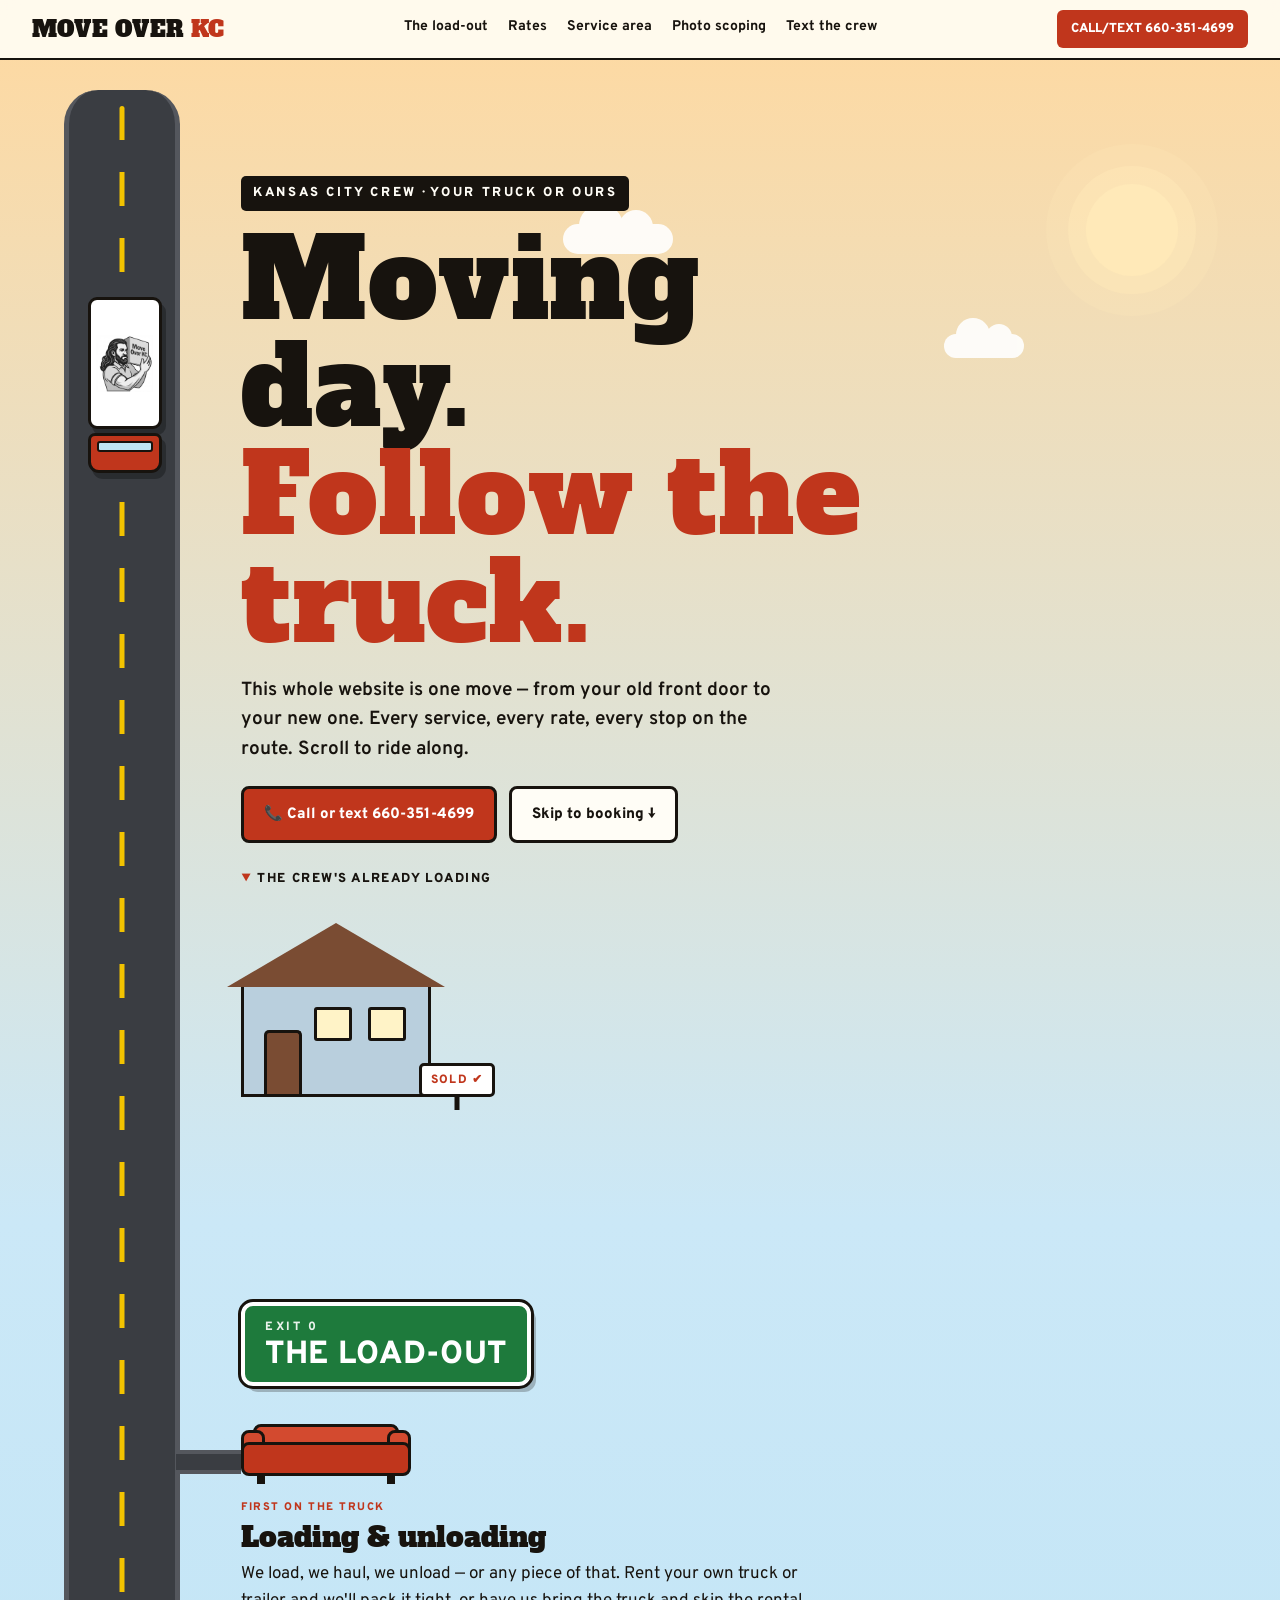
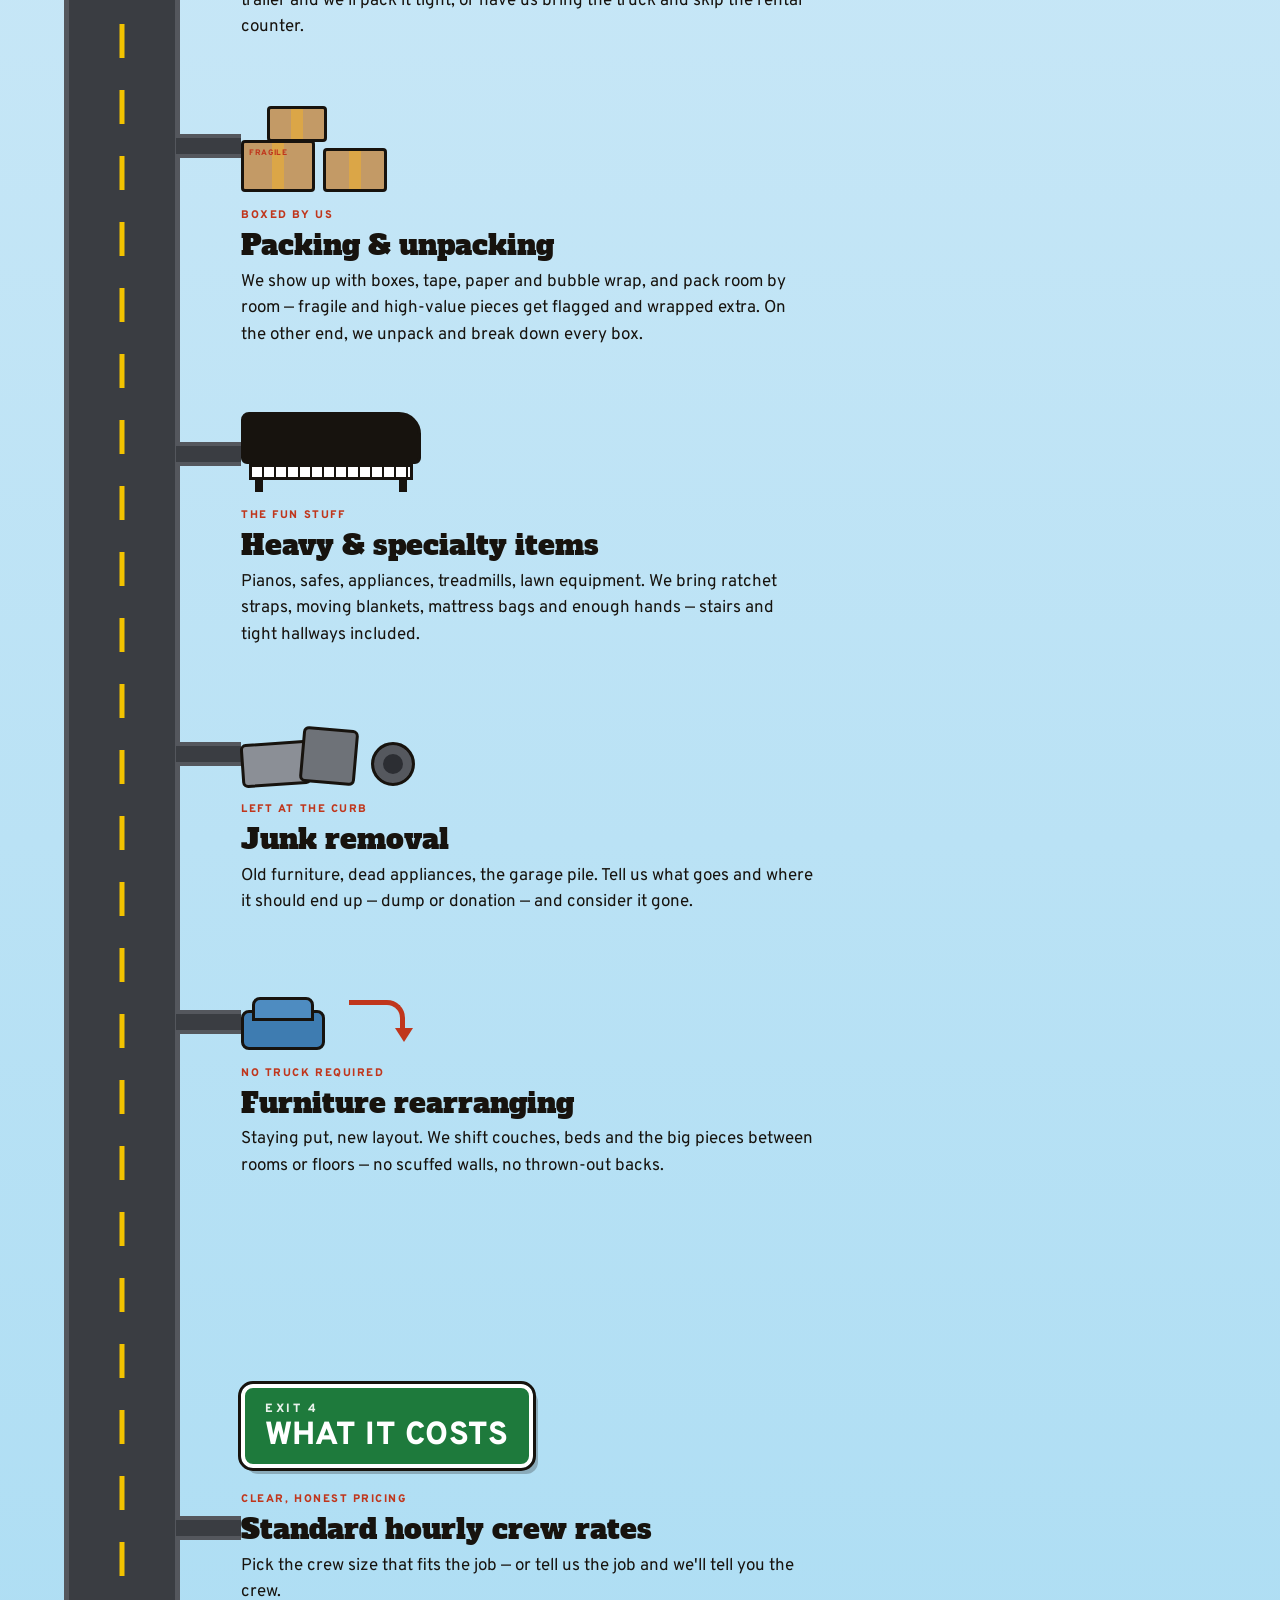
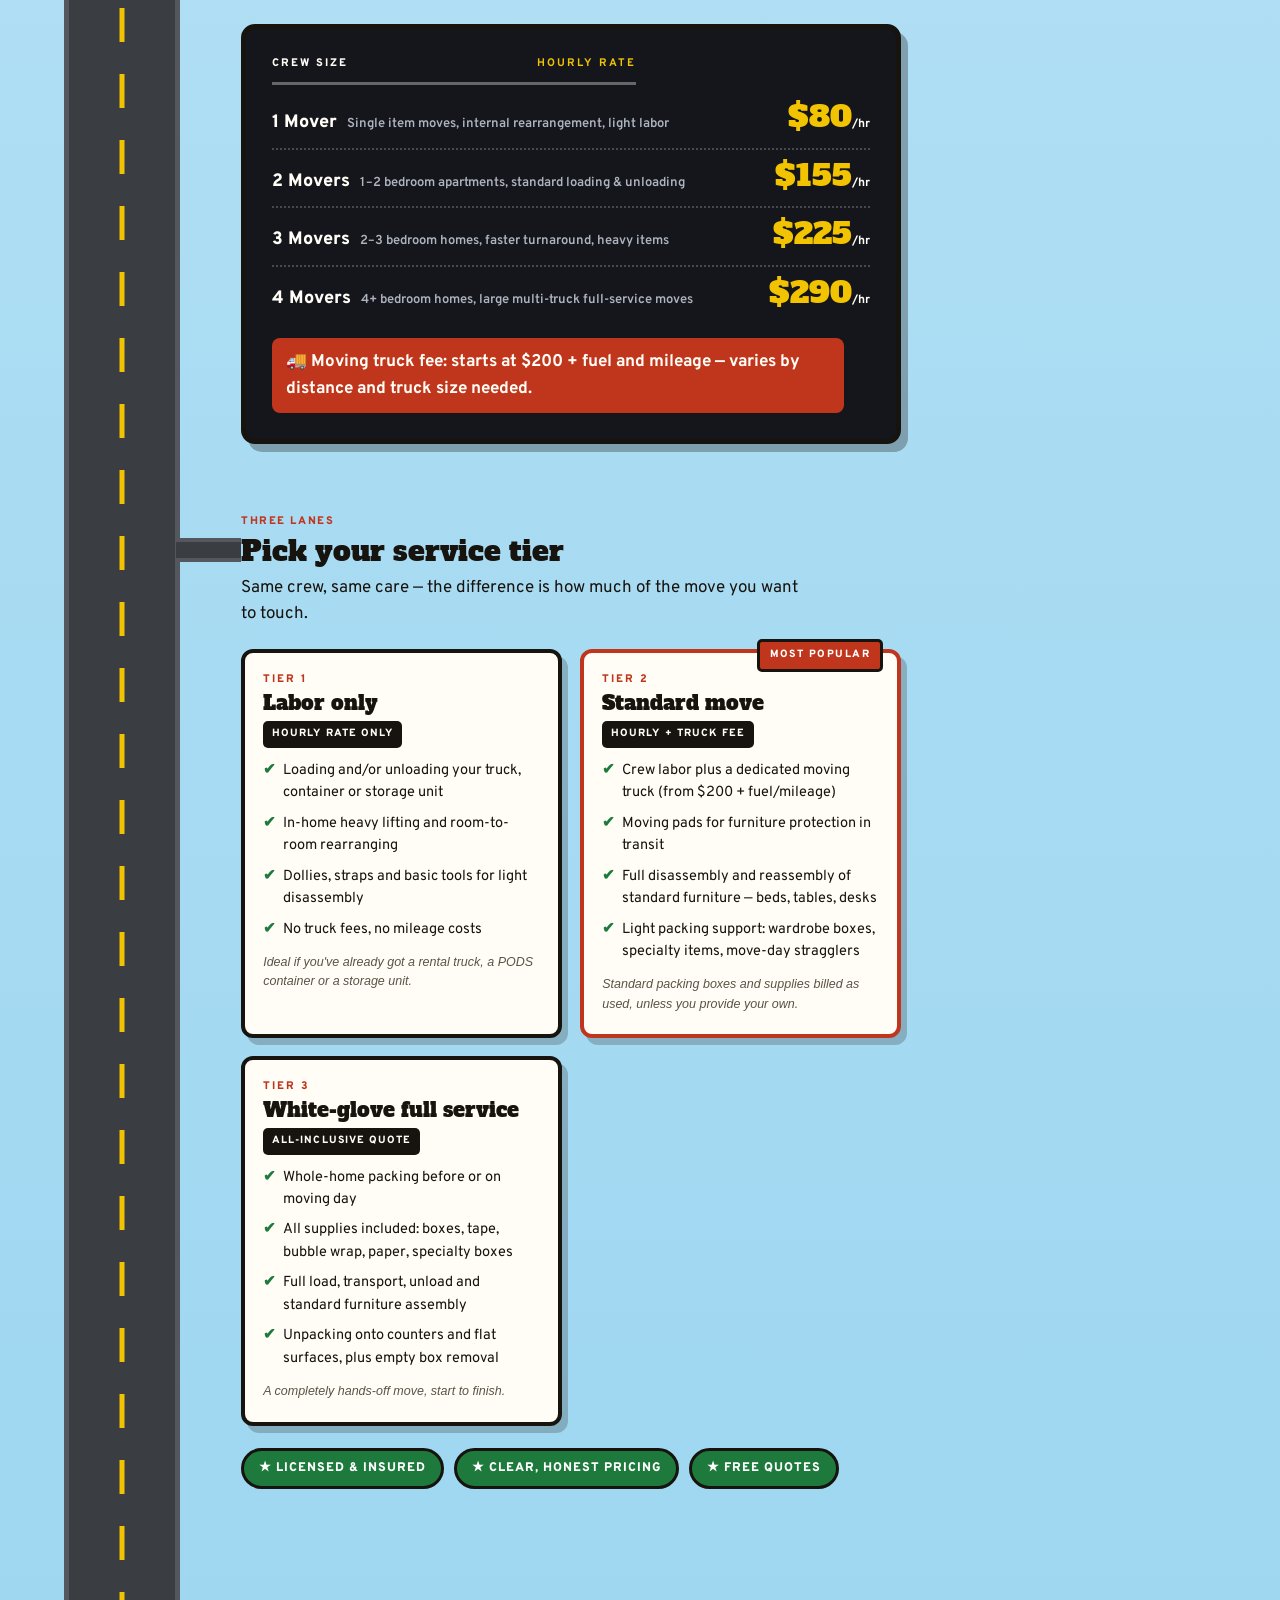
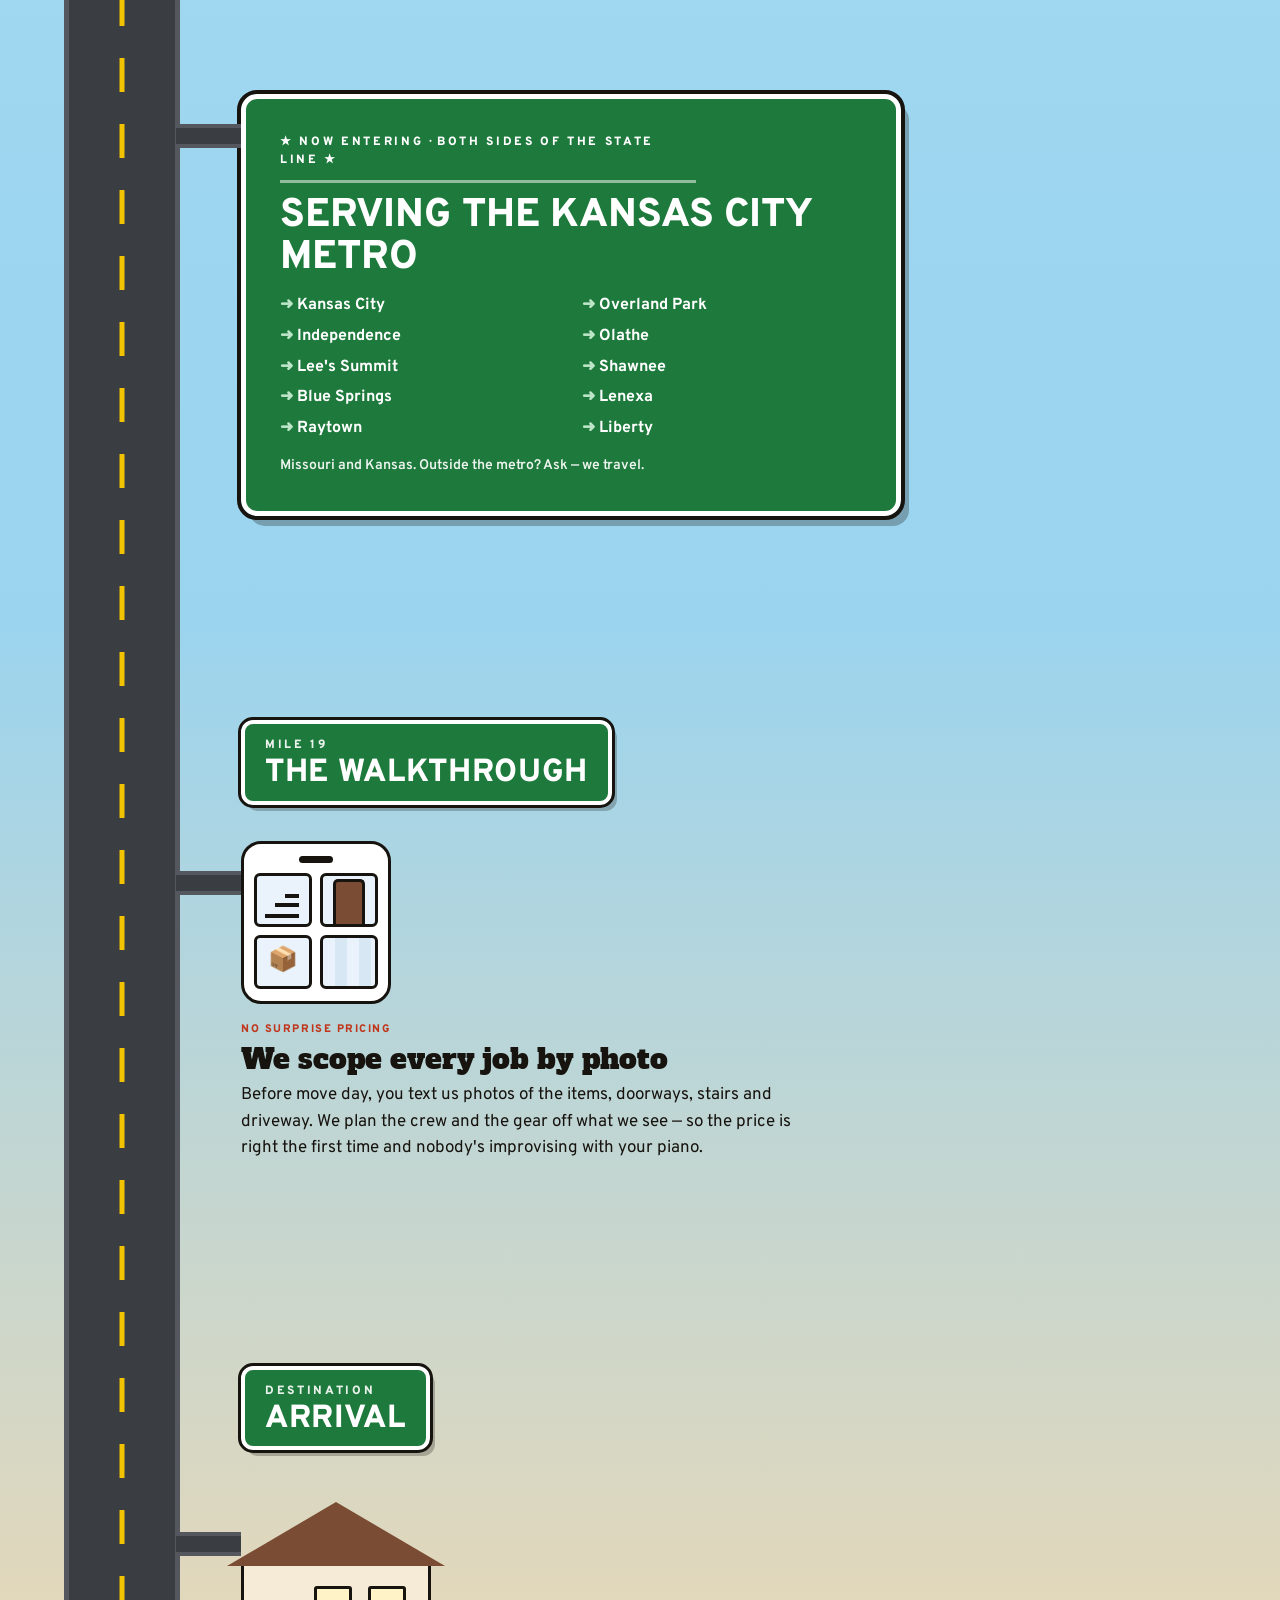
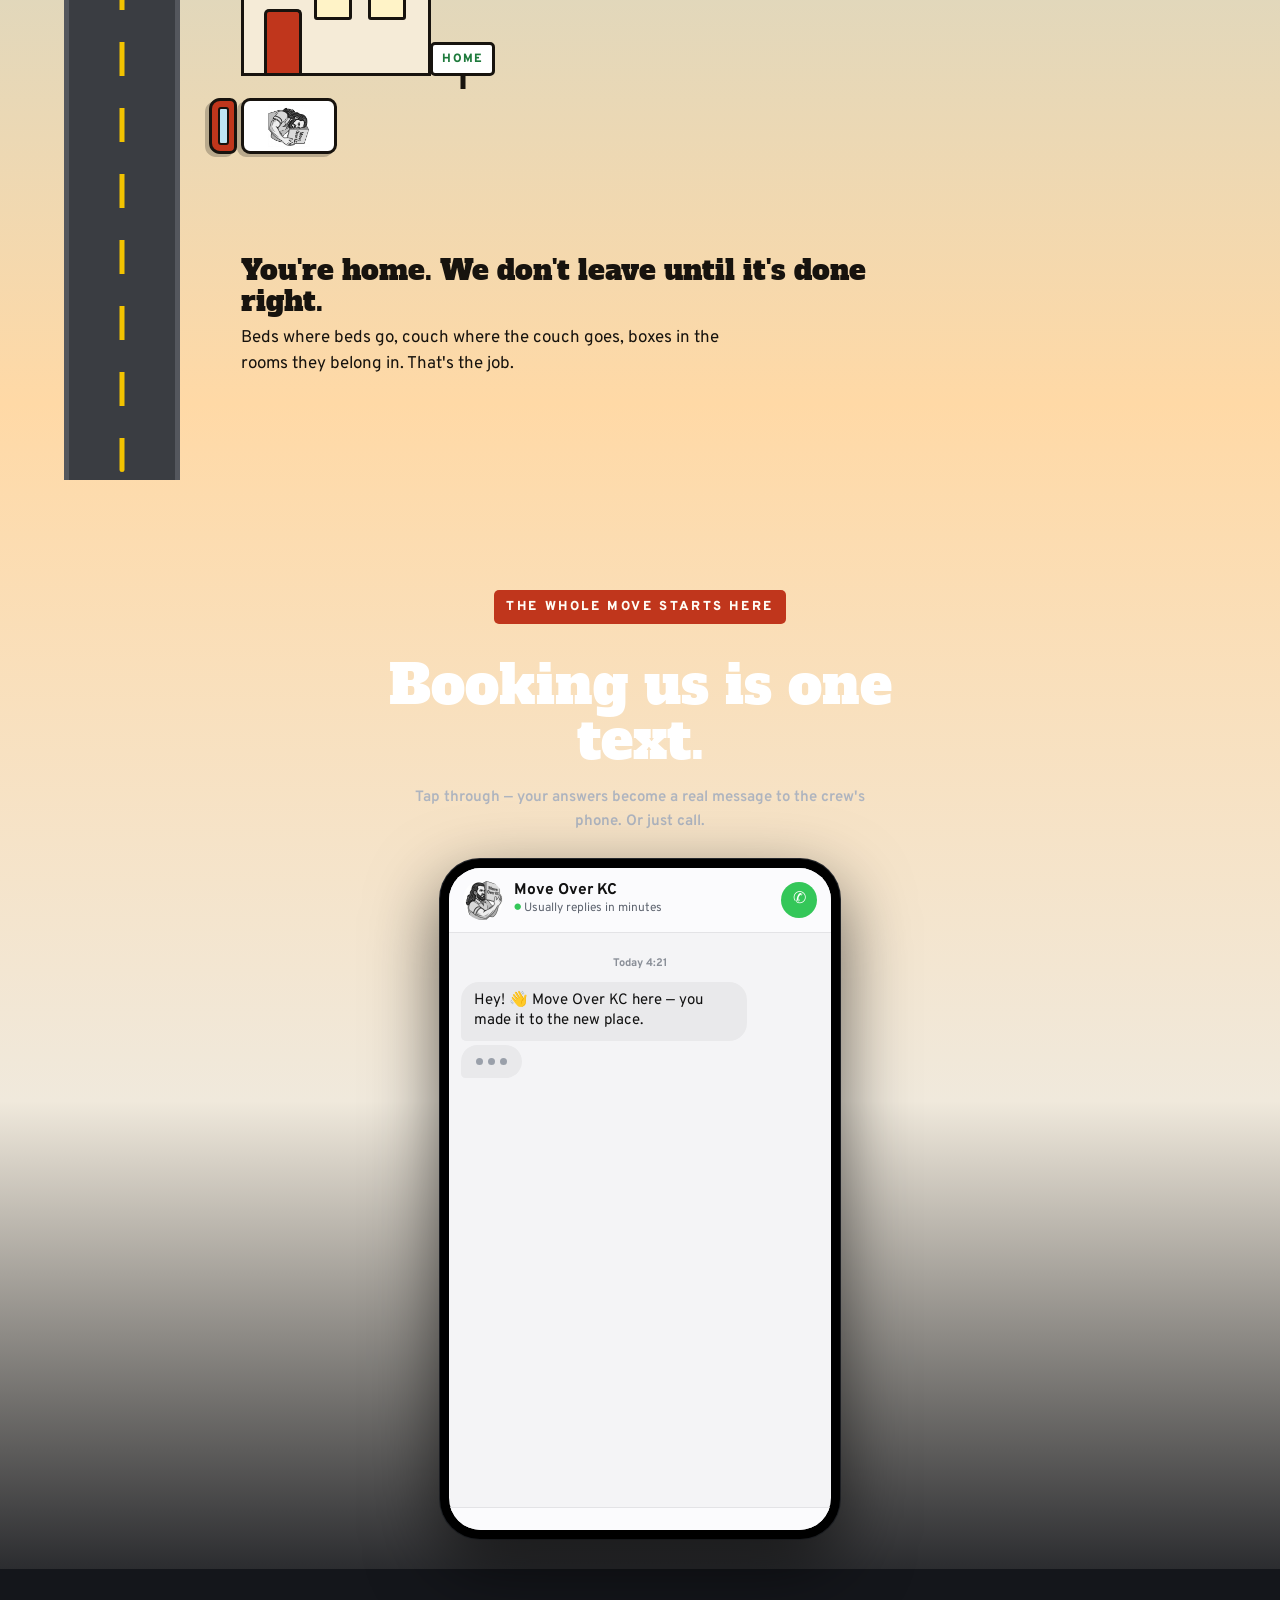
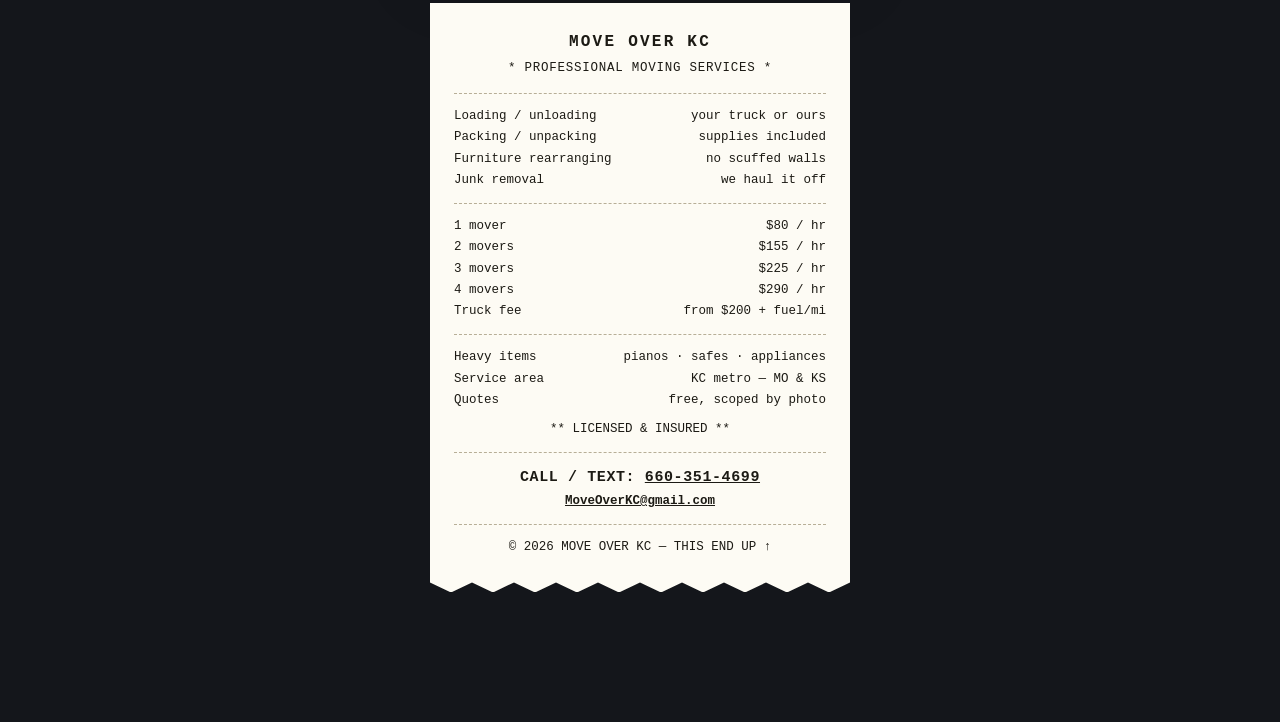
==== commit 6016c910: "Add files via upload" ====
--- a/index.html
+++ b/index.html
@@ -1,222 +1,1201 @@
-<!doctype html>
-<html lang="en" class="no-js">
+<!DOCTYPE html>
+<html lang="en">
 <head>
-<meta charset="utf-8">
-<meta name="viewport" content="width=device-width, initial-scale=1">
-<title>Move Over KC | Moving, Junk Removal and Handyman in Kansas City</title>
-<meta name="description" content="Move Over KC is a locally owned moving, junk removal, and handyman company based in Lee's Summit, Missouri. Careful crew, fair prices, and a free quote that goes straight to the owner.">
-<meta name="theme-color" content="#000000">
-<meta property="og:title" content="Move Over KC | Moving, Junk Removal and Handyman">
-<meta property="og:description" content="Careful, reliable, affordable help from a locally owned Lee's Summit crew. Get a free quote.">
-<meta property="og:type" content="website">
-<meta property="og:image" content="https://moveoverkc.com/images/share.png">
-<meta name="twitter:card" content="summary_large_image">
-<meta name="twitter:image" content="https://moveoverkc.com/images/share.png">
-<link rel="icon" href="images/favicon.png" type="image/png">
-<link rel="apple-touch-icon" href="images/apple-touch-icon.png">
+<meta charset="UTF-8">
+<meta name="viewport" content="width=device-width, initial-scale=1.0, viewport-fit=cover">
+<title>Move Over KC — Kansas City Moving Crew | Loading, Packing, Junk Removal</title>
+<meta name="description" content="Follow the truck: loading, packing, heavy items and junk removal across the Kansas City metro. Your truck or ours. Call or text 660-351-4699.">
 <link rel="preconnect" href="https://fonts.googleapis.com">
 <link rel="preconnect" href="https://fonts.gstatic.com" crossorigin>
-<link href="https://fonts.googleapis.com/css2?family=Inter:wght@400;500;600&family=Space+Grotesk:wght@500;600;700&display=swap" rel="stylesheet">
-<link rel="stylesheet" href="css/styles.css">
+<link href="https://fonts.googleapis.com/css2?family=Alfa+Slab+One&family=Overpass:wght@400;600;700;800&display=swap" rel="stylesheet">
 <script type="application/ld+json">
 {
   "@context": "https://schema.org",
   "@type": "MovingCompany",
   "name": "Move Over KC",
-  "url": "https://moveoverkc.com",
-  "logo": "https://moveoverkc.com/images/logo.png",
-  "image": "https://moveoverkc.com/images/share.png",
-  "telephone": "+16603514699",
-  "description": "Locally owned moving, junk removal, and handyman services in the Kansas City area.",
-  "address": { "@type": "PostalAddress", "addressLocality": "Lee's Summit", "addressRegion": "MO", "addressCountry": "US" },
-  "areaServed": "Kansas City metropolitan area"
+  "url": "https://www.moveoverkc.com/",
+  "telephone": "+1-660-351-4699",
+  "email": "MoveOverKC@gmail.com",
+  "areaServed": "Kansas City Metropolitan Area"
 }
 </script>
+<style>
+  :root{
+    --road-left:clamp(14px,5vw,84px);
+    --road-w:clamp(58px,11vw,116px);
+    --gutter:clamp(16px,4vw,52px);
+    --asphalt:#3A3D42;
+    --asphalt-edge:#54575D;
+    --dash:#F2C300;
+    --sign-green:#1E7A3C;
+    --kc-red:#C0361C;
+    --ink:#17130E;
+    --paper:#FFFDF6;
+    --slab:"Alfa Slab One",Georgia,serif;
+    --hwy:"Overpass",-apple-system,"Segoe UI",Roboto,Helvetica,Arial,sans-serif;
+    --mono:"SFMono-Regular",ui-monospace,Consolas,Menlo,monospace;
+  }
+  *{margin:0;padding:0;box-sizing:border-box}
+  html{scroll-behavior:smooth}
+  body{
+    font-family:var(--hwy);color:var(--ink);line-height:1.55;
+    background:linear-gradient(180deg,
+      #FFD9A0 0%, #CBE8F7 14%, #A9DCF3 42%, #9AD4EF 62%,
+      #FFD9A6 78%, #F0E9DC 86%, #14161B 92%, #14161B 100%);
+    -webkit-font-smoothing:antialiased;
+  }
+  a{color:inherit}
+  :focus-visible{outline:3px solid var(--kc-red);outline-offset:3px}
+
+  /* ============ top bar ============ */
+  .topbar{
+    position:fixed;top:0;left:0;right:0;z-index:70;
+    display:flex;align-items:center;justify-content:space-between;gap:12px;
+    padding:10px clamp(14px,4vw,32px);
+    background:rgba(255,253,246,.9);backdrop-filter:blur(8px);
+    border-bottom:2px solid var(--ink);
+  }
+  .wordmark{
+    font-family:var(--slab);font-size:clamp(17px,3.6vw,22px);
+    text-decoration:none;letter-spacing:.01em;line-height:1;
+  }
+  .wordmark span{color:var(--kc-red)}
+  .topnav{display:flex;gap:20px}
+  .topnav a{
+    font-weight:700;font-size:14px;text-decoration:none;
+    border-bottom:2px solid transparent;padding-bottom:2px;
+  }
+  .topnav a:hover{border-bottom-color:var(--kc-red)}
+  .top-call{
+    font-weight:800;font-size:13px;text-decoration:none;white-space:nowrap;
+    background:var(--kc-red);color:#fff;padding:9px 14px;border-radius:6px;
+  }
+  @media (max-width:820px){.topnav{display:none}}
+
+  /* ============ road + truck ============ */
+  .roadwrap{position:relative;padding-top:74px}
+  .road{
+    position:absolute;top:90px;bottom:0;
+    left:var(--road-left);width:var(--road-w);
+    background:var(--asphalt);
+    border-left:5px solid var(--asphalt-edge);
+    border-right:5px solid var(--asphalt-edge);
+    border-radius:34px 34px 0 0;
+  }
+  .road::before{
+    content:"";position:absolute;top:16px;bottom:8px;left:50%;width:5px;
+    transform:translateX(-50%);
+    background:repeating-linear-gradient(180deg,
+      var(--dash) 0 34px, transparent 34px 66px);
+    border-radius:3px;
+  }
+  .truck{
+    position:fixed;z-index:60;top:33vh;
+    left:calc(var(--road-left) + var(--road-w)/2 + 2.5px);
+    transform:translateX(-50%);
+    width:clamp(46px,8vw,74px);
+    transition:opacity .4s ease;
+    filter:drop-shadow(4px 6px 0 rgba(0,0,0,.28));
+    pointer-events:none;
+  }
+  body.arrived .truck{opacity:0}
+  .trailer{
+    position:relative;background:#fff url("[data-uri]") center/84% auto no-repeat;border:3px solid var(--ink);
+    border-radius:9px;height:clamp(84px,15vw,132px);
+    display:flex;align-items:center;justify-content:center;overflow:hidden;
+  }
+  .trailer b{
+    font-family:var(--slab);font-weight:400;color:var(--kc-red);
+    font-size:clamp(9px,1.5vw,13px);letter-spacing:.06em;
+    writing-mode:vertical-rl;transform:rotate(180deg);white-space:nowrap;
+  }
+  .cab{
+    margin-top:4px;background:var(--kc-red);border:3px solid var(--ink);
+    border-radius:7px 7px 11px 11px;height:clamp(26px,4.6vw,40px);position:relative;
+  }
+  .cab::after{ /* windshield */
+    content:"";position:absolute;left:6px;right:6px;top:5px;height:7px;
+    background:#BFE6F5;border-radius:3px;border:2px solid var(--ink);
+  }
+  /* motion dashes while scrolling */
+  .truck::before,.truck::after{
+    content:"";position:absolute;left:18%;top:-26px;width:5px;height:16px;
+    background:rgba(255,255,255,.85);border-radius:3px;opacity:0;
+  }
+  .truck::after{left:auto;right:18%;top:-38px}
+  @media (prefers-reduced-motion:no-preference){
+    body.rolling .truck::before,body.rolling .truck::after{
+      opacity:1;animation:zoom .35s linear infinite;
+    }
+    @keyframes zoom{from{transform:translateY(0);opacity:.9}to{transform:translateY(26px);opacity:0}}
+  }
+
+  /* ============ scenes / stops ============ */
+  .scene{
+    position:relative;
+    padding:clamp(48px,8vw,110px) var(--gutter) clamp(48px,8vw,110px)
+      calc(var(--road-left) + var(--road-w) + var(--gutter) + 10px);
+  }
+  .stop{max-width:660px;position:relative;margin-bottom:clamp(36px,6vw,64px)}
+  .stop:last-child{margin-bottom:0}
+  .stop::before{ /* driveway stub to the road */
+    content:"";position:absolute;top:30px;height:16px;
+    right:100%;width:calc(var(--gutter) + 14px);
+    background:var(--asphalt);border-top:4px solid var(--asphalt-edge);
+    border-bottom:4px solid var(--asphalt-edge);
+  }
+  @media (prefers-reduced-motion:no-preference){
+    .reveal{opacity:0;transform:translateY(26px);transition:opacity .5s ease,transform .5s ease}
+    .reveal.in{opacity:1;transform:none}
+  }
+
+  /* highway-sign headers */
+  .hwy-sign{
+    display:inline-block;background:var(--sign-green);color:#fff;
+    border:4px solid #fff;outline:3px solid var(--ink);border-radius:12px;
+    padding:12px 20px 10px;margin-bottom:18px;
+    box-shadow:5px 6px 0 rgba(23,19,14,.25);
+  }
+  .hwy-sign .exit{
+    display:block;font-weight:800;font-size:12px;letter-spacing:.22em;
+    text-transform:uppercase;opacity:.9;margin-bottom:2px;
+  }
+  .hwy-sign h2{
+    font-family:var(--hwy);font-weight:800;text-transform:uppercase;
+    font-size:clamp(21px,4.5vw,32px);line-height:1.05;letter-spacing:.02em;
+  }
+  .stop h3{
+    font-family:var(--slab);font-weight:400;font-size:clamp(21px,4vw,28px);
+    line-height:1.1;margin-bottom:8px;
+  }
+  .stop p{max-width:52ch;font-size:clamp(15px,2.2vw,17px)}
+  .stop .tag{
+    display:inline-block;font-weight:800;font-size:11px;letter-spacing:.14em;
+    text-transform:uppercase;color:var(--kc-red);margin-bottom:6px;
+  }
+
+  /* ============ scene 1: departure ============ */
+  .sun{
+    position:absolute;top:110px;right:8%;width:92px;height:92px;border-radius:50%;
+    background:#FFE9B8;box-shadow:0 0 0 18px rgba(255,233,184,.45),0 0 0 40px rgba(255,233,184,.2);
+  }
+  .cloud{position:absolute;background:#fff;border-radius:999px;opacity:.9}
+  .cloud::before,.cloud::after{content:"";position:absolute;background:#fff;border-radius:50%}
+  .c1{top:150px;left:44%;width:110px;height:30px}
+  .c1::before{width:44px;height:44px;top:-20px;left:16px}
+  .c1::after{width:34px;height:34px;top:-14px;left:56px}
+  .c2{top:260px;right:20%;width:80px;height:24px}
+  .c2::before{width:34px;height:34px;top:-16px;left:12px}
+  .c2::after{width:26px;height:26px;top:-10px;left:42px}
+
+  .hero-copy{max-width:640px;position:relative}
+  .kicker{
+    font-weight:800;font-size:clamp(11px,2.4vw,13px);letter-spacing:.2em;
+    text-transform:uppercase;background:var(--ink);color:var(--paper);
+    display:inline-block;padding:7px 12px;border-radius:5px;margin-bottom:16px;
+  }
+  h1{
+    font-family:var(--slab);font-weight:400;line-height:.98;
+    font-size:clamp(46px,11vw,110px);letter-spacing:.005em;
+  }
+  h1 span{color:var(--kc-red)}
+  .hero-sub{
+    max-width:46ch;font-size:clamp(16px,2.5vw,19px);font-weight:600;margin:18px 0 22px;
+  }
+  .hero-ctas{display:flex;flex-wrap:wrap;gap:12px;margin-bottom:26px}
+  .btn{
+    font-weight:800;font-size:15px;text-decoration:none;border-radius:8px;
+    padding:14px 20px;border:3px solid var(--ink);display:inline-block;
+    transition:transform .12s ease,box-shadow .12s ease;
+  }
+  .btn:hover{transform:translate(-2px,-2px);box-shadow:4px 4px 0 var(--ink)}
+  .btn-red{background:var(--kc-red);color:#fff;border-color:var(--ink)}
+  .btn-paper{background:var(--paper);color:var(--ink)}
+  .scroll-cue{font-weight:800;font-size:13px;letter-spacing:.12em;text-transform:uppercase}
+  .scroll-cue b{color:var(--kc-red)}
+  @media (prefers-reduced-motion:reduce){
+    .btn:hover{transform:none;box-shadow:none}
+    html{scroll-behavior:auto}
+  }
+
+  /* old & new houses */
+  .house{position:relative;width:190px;margin:34px 0 0}
+  .h-roof{
+    width:0;height:0;margin-left:-14px;
+    border-left:109px solid transparent;border-right:109px solid transparent;
+    border-bottom:64px solid #7A4C33;
+  }
+  .h-body{
+    background:#B9CFDD;border:3px solid var(--ink);border-top:none;height:110px;position:relative;
+  }
+  .house.new .h-body{background:#F5EBD7}
+  .h-door{
+    position:absolute;bottom:0;left:20px;width:38px;height:64px;
+    background:#7A4C33;border:3px solid var(--ink);border-bottom:none;border-radius:5px 5px 0 0;
+  }
+  .house.new .h-door{background:var(--kc-red)}
+  .h-win{
+    position:absolute;top:20px;width:38px;height:34px;background:#FFF3C7;
+    border:3px solid var(--ink);border-radius:3px;
+  }
+  .h-win.w1{right:22px}.h-win.w2{right:76px}
+  .yard-sign{
+    position:absolute;right:-64px;bottom:0;background:#fff;border:3px solid var(--ink);
+    border-radius:5px;padding:5px 9px;font-weight:800;font-size:12px;letter-spacing:.1em;
+  }
+  .yard-sign::after{
+    content:"";position:absolute;left:50%;top:100%;width:5px;height:16px;
+    background:var(--ink);transform:translateX(-50%);
+  }
+  .yard-sign.sold{color:var(--kc-red)}
+  .yard-sign.home{color:var(--sign-green)}
+
+  /* ============ props ============ */
+  .prop{margin:16px 0 10px;position:relative}
+  /* couch */
+  .couch{width:170px;height:64px;position:relative}
+  .couch .base{position:absolute;bottom:8px;left:0;right:0;height:34px;background:#C0361C;border:3px solid var(--ink);border-radius:8px}
+  .couch .back{position:absolute;bottom:34px;left:12px;right:12px;height:26px;background:#D34A2F;border:3px solid var(--ink);border-radius:8px 8px 0 0}
+  .couch .arm{position:absolute;bottom:14px;width:24px;height:40px;background:#D34A2F;border:3px solid var(--ink);border-radius:8px}
+  .couch .arm.l{left:0}.couch .arm.r{right:0}
+  .couch .leg{position:absolute;bottom:0;width:8px;height:10px;background:var(--ink)}
+  .couch .leg.l{left:16px}.couch .leg.r{right:16px}
+  /* boxes */
+  .boxes{width:170px;height:88px;position:relative}
+  .bx{position:absolute;background:#C39A66;border:3px solid var(--ink);border-radius:4px}
+  .bx::before{content:"";position:absolute;left:50%;top:0;bottom:0;width:12px;transform:translateX(-50%);background:rgba(224,169,66,.85)}
+  .bx1{bottom:0;left:0;width:74px;height:52px}
+  .bx2{bottom:0;left:82px;width:64px;height:44px}
+  .bx3{bottom:50px;left:26px;width:60px;height:36px}
+  .bx .frg{
+    position:absolute;top:4px;left:5px;font-weight:800;font-size:8px;
+    letter-spacing:.08em;color:var(--kc-red);z-index:1;
+  }
+  /* piano */
+  .piano{width:180px;height:80px;position:relative}
+  .piano .pbody{position:absolute;top:0;left:0;right:0;height:52px;background:#17130E;border:3px solid var(--ink);border-radius:8px 22px 6px 6px}
+  .piano .keys{position:absolute;top:52px;left:8px;right:8px;height:16px;border:3px solid var(--ink);background:repeating-linear-gradient(90deg,#fff 0 10px,var(--ink) 10px 12px)}
+  .piano .pleg{position:absolute;top:68px;width:8px;height:12px;background:var(--ink)}
+  .piano .pleg.l{left:14px}.piano .pleg.r{right:14px}
+  /* junk pile */
+  .junk{width:180px;height:74px;position:relative}
+  .junk .j1{position:absolute;bottom:0;left:0;width:70px;height:44px;background:#8B8F96;border:3px solid var(--ink);border-radius:6px;transform:rotate(-4deg)}
+  .junk .j2{position:absolute;bottom:2px;left:60px;width:56px;height:56px;background:#6E7278;border:3px solid var(--ink);border-radius:6px;transform:rotate(5deg)}
+  .junk .tire{position:absolute;bottom:0;right:6px;width:44px;height:44px;border-radius:50%;background:#2C2E33;border:3px solid var(--ink);box-shadow:inset 0 0 0 9px #55585E}
+  /* rearrange: sofa + arrow */
+  .rearr{width:190px;height:70px;position:relative}
+  .rearr .mini{position:absolute;bottom:0;left:0;width:84px;height:40px;background:#3E7CB1;border:3px solid var(--ink);border-radius:8px}
+  .rearr .mini::before{content:"";position:absolute;left:8px;right:8px;top:-16px;height:18px;background:#4E8CC1;border:3px solid var(--ink);border-radius:8px 8px 0 0}
+  .rearr .arrow{
+    position:absolute;right:26px;bottom:16px;width:56px;height:34px;
+    border:5px solid var(--kc-red);border-left:none;border-bottom:none;border-radius:0 18px 0 0;
+  }
+  .rearr .arrow::after{
+    content:"";position:absolute;right:-13px;bottom:-8px;
+    border-left:9px solid transparent;border-right:9px solid transparent;
+    border-top:14px solid var(--kc-red);
+  }
+
+  /* ============ toll plaza / pricing ============ */
+  .rateboard{
+    background:#14161B;color:#FFFDF6;border:5px solid var(--ink);border-radius:14px;
+    padding:clamp(16px,3.4vw,26px);max-width:660px;
+    box-shadow:7px 8px 0 rgba(23,19,14,.3);
+  }
+  .rateboard .rb-top{
+    display:flex;justify-content:space-between;align-items:baseline;gap:12px;
+    border-bottom:3px solid rgba(255,253,246,.35);padding-bottom:10px;margin-bottom:6px;
+    font-weight:800;font-size:11px;letter-spacing:.18em;text-transform:uppercase;
+  }
+  .rateboard .rb-top b{color:var(--dash)}
+  .rate{
+    display:grid;grid-template-columns:auto 1fr auto;align-items:baseline;gap:10px;
+    padding:11px 0;border-bottom:2px dotted rgba(255,253,246,.22);
+  }
+  .rate:last-of-type{border-bottom:none}
+  .rate .crew{font-weight:800;font-size:clamp(15px,2.6vw,18px);white-space:nowrap}
+  .rate .who{font-size:13px;color:#AEB4BF;font-weight:600;line-height:1.3}
+  .rate .amt{
+    font-family:var(--slab);font-size:clamp(20px,4.4vw,30px);color:var(--dash);
+    line-height:1;white-space:nowrap;
+  }
+  .rate .amt small{font-family:var(--hwy);font-size:12px;font-weight:700;color:#FFFDF6}
+  @media (max-width:520px){
+    .rate{grid-template-columns:1fr auto;gap:2px 10px}
+    .rate .who{grid-column:1 / -1;order:3}
+  }
+  .truckfee{
+    margin-top:14px;background:var(--kc-red);border-radius:8px;padding:11px 14px;
+    font-weight:700;font-size:14px;
+  }
+  .tiers{display:grid;gap:18px;grid-template-columns:repeat(auto-fit,minmax(240px,1fr));max-width:920px}
+  .tier{
+    background:var(--paper);border:4px solid var(--ink);border-radius:12px;
+    padding:18px 18px 20px;position:relative;
+    box-shadow:6px 7px 0 rgba(23,19,14,.22);
+  }
+  .tier.pop{border-color:var(--kc-red)}
+  .tier .lane{
+    font-weight:800;font-size:11px;letter-spacing:.18em;text-transform:uppercase;
+    color:var(--kc-red);margin-bottom:4px;
+  }
+  .tier h4{
+    font-family:var(--slab);font-weight:400;font-size:20px;line-height:1.1;margin-bottom:6px;
+  }
+  .tier .basis{
+    display:inline-block;background:var(--ink);color:var(--paper);border-radius:5px;
+    padding:5px 9px;font-weight:800;font-size:10.5px;letter-spacing:.1em;
+    text-transform:uppercase;margin-bottom:12px;
+  }
+  .tier ul{list-style:none;display:flex;flex-direction:column;gap:8px}
+  .tier li{font-size:14.5px;padding-left:20px;position:relative}
+  .tier li::before{content:"✔";position:absolute;left:0;color:var(--sign-green);font-weight:800}
+  .tier .fine{margin-top:12px;font-size:12.5px;color:#5b5347;font-style:italic}
+  .tier .flag{
+    position:absolute;top:-14px;right:14px;background:var(--kc-red);color:#fff;
+    font-weight:800;font-size:10.5px;letter-spacing:.14em;text-transform:uppercase;
+    padding:5px 10px;border-radius:5px;border:3px solid var(--ink);
+  }
+  .creds{
+    display:flex;flex-wrap:wrap;gap:10px;margin-top:22px;
+  }
+  .creds span{
+    background:var(--sign-green);color:#fff;border:3px solid var(--ink);border-radius:999px;
+    padding:8px 15px;font-weight:800;font-size:12.5px;letter-spacing:.08em;text-transform:uppercase;
+  }
+
+  /* ============ state line / area ============ */
+  .bigsign{
+    background:var(--sign-green);color:#fff;border:5px solid #fff;
+    outline:4px solid var(--ink);border-radius:16px;
+    padding:clamp(18px,4vw,34px);max-width:680px;
+    box-shadow:8px 10px 0 rgba(23,19,14,.28);
+  }
+  .bigsign .bs-top{
+    font-weight:800;letter-spacing:.22em;font-size:12px;text-transform:uppercase;
+    border-bottom:3px solid rgba(255,255,255,.5);padding-bottom:10px;margin-bottom:12px;
+  }
+  .bigsign h2{
+    font-family:var(--hwy);font-weight:800;text-transform:uppercase;
+    font-size:clamp(24px,5vw,40px);line-height:1.05;margin-bottom:14px;
+  }
+  .exits{display:grid;grid-template-columns:1fr 1fr;gap:6px 22px;margin-bottom:14px}
+  .exits span{font-weight:700;font-size:clamp(13px,2.4vw,16px)}
+  .exits span::before{content:"➜ ";color:#BDE6C8}
+  .bigsign .bs-note{font-size:14px;font-weight:600;opacity:.92}
+  @media (max-width:440px){.exits{grid-template-columns:1fr}}
+
+  /* ============ walkthrough (photos) ============ */
+  .photo-phone{
+    width:150px;background:#fff;border:3px solid var(--ink);border-radius:20px;
+    padding:12px 10px;margin:18px 0 12px;
+  }
+  .photo-phone .cam{width:34px;height:7px;background:var(--ink);border-radius:5px;margin:0 auto 10px}
+  .thumbs{display:grid;grid-template-columns:1fr 1fr;gap:8px}
+  .thumb{
+    height:54px;border:3px solid var(--ink);border-radius:6px;position:relative;overflow:hidden;
+    background:#EAF3FB;
+  }
+  .thumb.stairs::before{
+    content:"";position:absolute;left:8px;bottom:6px;width:34px;height:34px;
+    background:
+      linear-gradient(var(--ink) 0 0) 0 100%/34px 4px,
+      linear-gradient(var(--ink) 0 0) 10px 66%/24px 4px,
+      linear-gradient(var(--ink) 0 0) 20px 33%/14px 4px;
+    background-repeat:no-repeat;
+  }
+  .thumb.door::before{
+    content:"";position:absolute;left:50%;bottom:0;transform:translateX(-50%);
+    width:26px;height:42px;background:#7A4C33;border:3px solid var(--ink);
+    border-bottom:none;border-radius:5px 5px 0 0;
+  }
+  .thumb.hall{background:repeating-linear-gradient(90deg,#EAF3FB 0 12px,#D7E7F4 12px 24px)}
+  .thumb.itm::before{
+    content:"📦";position:absolute;inset:0;display:flex;align-items:center;
+    justify-content:center;font-size:24px;
+  }
+
+  /* ============ arrival ============ */
+  #arrival .stop p{max-width:44ch}
+  .parked{
+    display:inline-block;margin-top:22px;transform:rotate(90deg);transform-origin:left top;
+    margin-left:96px;
+  }
+  .parked .truckstat{width:56px;filter:drop-shadow(3px 4px 0 rgba(0,0,0,.22))}
+  .parked .trailer{height:96px}
+  .parked .trailer b{font-size:9px}
+  .parked .cab{height:28px}
+
+  /* ============ finale: chat ============ */
+  .finale{
+    padding:clamp(60px,9vw,110px) clamp(16px,4vw,52px) 30px;
+    display:flex;flex-direction:column;align-items:center;gap:18px;
+    color:#E8EAEE;text-align:center;
+  }
+  .finale .kicker{background:var(--kc-red)}
+  .finale h2{
+    font-family:var(--slab);font-weight:400;color:#fff;
+    font-size:clamp(30px,7vw,54px);line-height:1.02;max-width:16ch;
+  }
+  .finale .fin-sub{max-width:46ch;font-weight:600;color:#AEB4BF;font-size:15px}
+
+  /* phone chat (the box) */
+  .phone{
+    width:min(400px,100%);height:min(680px,78vh);
+    background:#000;border-radius:40px;padding:9px;display:flex;
+    box-shadow:0 26px 70px rgba(0,0,0,.6),0 0 0 1px #2a2d33;
+    text-align:left;color:#111;margin-top:8px;
+  }
+  .screen{background:#F4F4F6;border-radius:32px;overflow:hidden;display:flex;flex-direction:column;flex:1}
+  .contactbar{
+    background:#FBFBFD;border-bottom:1px solid #E3E3E6;
+    display:flex;align-items:center;gap:11px;padding:12px 14px;
+  }
+  .avatar{
+    width:40px;height:40px;border-radius:50%;flex:0 0 auto;
+    background:#fff url("[data-uri]") center/cover no-repeat;
+    color:#fff;display:flex;align-items:center;justify-content:center;
+    font-weight:800;font-size:14px;
+  }
+  .contact-info{flex:1;min-width:0}
+  .contact-name{font-weight:700;font-size:15.5px;line-height:1.1;font-family:var(--hwy)}
+  .contact-sub{font-size:12px;color:#5f6570}
+  .contact-sub .dot{color:#34C759}
+  .callbtn{
+    flex:0 0 auto;text-decoration:none;width:36px;height:36px;border-radius:50%;
+    background:#34C759;color:#fff;font-size:16px;
+    display:flex;align-items:center;justify-content:center;
+  }
+  .thread{
+    flex:1;overflow-y:auto;padding:14px 12px 10px;
+    display:flex;flex-direction:column;gap:4px;font-family:var(--hwy);
+  }
+  .tstamp{align-self:center;font-size:11px;color:#8a8f98;font-weight:700;margin:8px 0 6px}
+  .row{display:flex;width:100%}
+  .row.them{justify-content:flex-start}
+  .row.me{justify-content:flex-end}
+  .bubble{
+    max-width:80%;padding:9px 13px;border-radius:18px;
+    font-size:15px;line-height:1.38;word-wrap:break-word;white-space:pre-line;
+  }
+  .them .bubble{background:#E9E9EB;color:#111;border-bottom-left-radius:5px}
+  .me .bubble{background:#34C759;color:#fff;border-bottom-right-radius:5px}
+  .bubble.summary{
+    background:#fff;border:1.5px dashed #b9bec7;color:#111;
+    font-family:var(--mono);font-size:12.5px;line-height:1.55;
+  }
+  .delivered{align-self:flex-end;font-size:11px;color:#8a8f98;font-weight:700;margin:2px 4px 4px 0}
+  @media (prefers-reduced-motion:no-preference){
+    .row{animation:pop .18s ease-out}
+    @keyframes pop{from{opacity:0;transform:translateY(8px) scale(.97)}to{opacity:1;transform:none}}
+    .typing i{animation:blink 1.2s infinite}
+    .typing i:nth-child(2){animation-delay:.18s}
+    .typing i:nth-child(3){animation-delay:.36s}
+    @keyframes blink{0%,60%,100%{opacity:.35}30%{opacity:1}}
+  }
+  .typing .bubble{display:flex;gap:5px;align-items:center;padding:13px 15px}
+  .typing i{width:7px;height:7px;border-radius:50%;background:#9aa0aa;display:block}
+  .composer{
+    background:#FBFBFD;border-top:1px solid #E3E3E6;
+    padding:10px 12px 12px;font-family:var(--hwy);
+  }
+  .chips{display:flex;flex-wrap:wrap;gap:8px}
+  .chip{
+    border:1.5px solid #0A84FF;color:#0A84FF;background:#fff;
+    border-radius:999px;padding:9px 14px;font-size:13.5px;font-weight:700;
+    cursor:pointer;font-family:var(--hwy);
+  }
+  .chip:hover{background:#EAF3FF}
+  .chip.primary{background:#0A84FF;color:#fff}
+  .chip.green{border-color:#34C759;background:#34C759;color:#fff}
+  .chip.quiet{border-color:#c4c9d2;color:#5f6570}
+  .inputrow{display:none;gap:8px}
+  .inputrow input{
+    flex:1;font-size:16px;padding:10px 15px;border-radius:999px;
+    border:1.5px solid #c9cdd5;background:#fff;font-family:var(--hwy);
+  }
+  .sendbtn{
+    width:40px;height:40px;border-radius:50%;border:none;cursor:pointer;
+    background:#34C759;color:#fff;font-size:17px;flex:0 0 auto;
+  }
+
+  /* ============ receipt footer ============ */
+  .receipt-zone{display:flex;justify-content:center;padding:34px 16px 130px;background:#14161B}
+  .receipt{
+    width:min(420px,100%);background:#FDFBF4;color:#1c1a14;
+    font-family:var(--mono);font-size:12.5px;line-height:1.7;
+    padding:26px 24px 34px;
+    clip-path:polygon(0 0,100% 0,100% calc(100% - 10px),
+      95% 100%,90% calc(100% - 10px),85% 100%,80% calc(100% - 10px),
+      75% 100%,70% calc(100% - 10px),65% 100%,60% calc(100% - 10px),
+      55% 100%,50% calc(100% - 10px),45% 100%,40% calc(100% - 10px),
+      35% 100%,30% calc(100% - 10px),25% 100%,20% calc(100% - 10px),
+      15% 100%,10% calc(100% - 10px),5% 100%,0 calc(100% - 10px));
+    box-shadow:0 18px 40px rgba(0,0,0,.5);
+  }
+  .receipt h2{font-family:var(--mono);font-size:16px;letter-spacing:.14em;text-align:center;margin-bottom:2px}
+  .receipt .sub{text-align:center;letter-spacing:.06em;margin-bottom:14px}
+  .receipt hr{border:none;border-top:1.5px dashed #b7ae97;margin:12px 0}
+  .receipt .line{display:flex;justify-content:space-between;gap:12px}
+  .receipt a{font-weight:600}
+  .receipt .big{font-size:15px;font-weight:700;text-align:center;letter-spacing:.04em}
+  .receipt .center{text-align:center}
+
+  /* ============ mobile call bar ============ */
+  .callbar{
+    position:fixed;left:0;right:0;bottom:0;z-index:80;display:none;gap:10px;
+    background:rgba(255,253,246,.96);border-top:3px solid var(--ink);
+    padding:10px 12px calc(10px + env(safe-area-inset-bottom));
+  }
+  .callbar a{
+    flex:1;text-align:center;font-weight:800;font-size:15px;text-decoration:none;
+    padding:13px 8px;border-radius:8px;border:3px solid var(--ink);
+  }
+  .callbar .cb-call{background:var(--kc-red);color:#fff}
+  .callbar .cb-text{background:#34C759;color:#fff}
+  @media (max-width:768px){
+    .callbar{display:flex}
+    .top-call{display:none}
+  }
+</style>
 </head>
 <body>
-<a class="skip-link" href="#main">Skip to content</a>
-<div id="site-header"></div>
-
-<main id="main">
-
-  <!-- ===== HERO + QUOTE BOX ===== -->
-  <section class="hero">
-    <div class="container hero-grid">
-      <div>
-        <img class="hero-logo" src="images/logo.png" width="900" height="621" alt="Move Over KC logo: a mover carrying a box" fetchpriority="high">
-        <span class="eyebrow">Lee's Summit, MO &nbsp;·&nbsp; Serving the KC metro</span>
-        <h1>Move over.<br><span class="glow">We've got it.</span></h1>
-        <p class="lead">Residential and commercial moving, junk removal, and handyman help from a crew that treats your belongings like they are our own.</p>
-        <div class="hero-actions">
-          <a class="btn btn-primary" href="#quote">Get a free quote</a>
-          <a class="btn btn-ghost" href="tel:+16603514699">Call 660-351-4699</a>
-        </div>
-        <ul class="trust-row" aria-label="What we stand for">
-          <li>Careful handling</li>
-          <li>Respectful crew</li>
-          <li>Fair, upfront pricing</li>
-          <li>Accountable work</li>
-        </ul>
-      </div>
-
-      <div>
-        <form class="form-card" id="quote" data-endpoint="/contact" data-success="Thank you! Your message just landed on the owner's phone. Expect a reply very soon." aria-labelledby="quote-title">
-          <h2 id="quote-title">Get your free quote</h2>
-          <p class="sub">Tell us what you need. Your message goes straight to the owner's phone.</p>
-
-          <div class="field">
-            <label for="q-name">Your name</label>
-            <input id="q-name" name="name" type="text" autocomplete="name" placeholder="Jane Smith" required>
-          </div>
-          <div class="field-row">
-            <div class="field">
-              <label for="q-phone">Phone number</label>
-              <input id="q-phone" name="phone" type="tel" inputmode="tel" autocomplete="tel" placeholder="816-555-0123" required>
-            </div>
-            <div class="field">
-              <label for="q-email">Email <span class="opt">(optional)</span></label>
-              <input id="q-email" name="email" type="email" autocomplete="email" placeholder="you@email.com">
-            </div>
-          </div>
-          <div class="field">
-            <label for="q-message">What do you need help with?</label>
-            <textarea id="q-message" name="message" placeholder="What you are moving or hauling, where from and to, and your ideal date."></textarea>
-          </div>
-          <div class="hp" aria-hidden="true"><label>Company <input class="hp-input" type="text" name="company" tabindex="-1" autocomplete="off"></label></div>
-          <button class="btn btn-primary btn-block" type="submit">Send my request</button>
-          <div class="form-status" role="status" aria-live="polite"></div>
-          <p class="form-note">Prefer to talk? Call or text 660-351-4699.</p>
-        </form>
+
+<nav class="topbar">
+  <a class="wordmark" href="#top">MOVE OVER <span>KC</span></a>
+  <div class="topnav">
+    <a href="#services">The load-out</a>
+    <a href="#rates">Rates</a>
+    <a href="#area">Service area</a>
+    <a href="#photos">Photo scoping</a>
+    <a href="#quote">Text the crew</a>
+  </div>
+  <a class="top-call" href="tel:16603514699">CALL/TEXT 660-351-4699</a>
+</nav>
+
+<!-- the truck that drives the whole page -->
+<div class="truck" aria-hidden="true">
+  <div class="trailer"></div>
+  <div class="cab"></div>
+</div>
+
+<div class="roadwrap" id="top">
+  <div class="road" aria-hidden="true"></div>
+
+  <!-- SCENE 1: DEPARTURE -->
+  <section class="scene">
+    <div class="sun" aria-hidden="true"></div>
+    <div class="cloud c1" aria-hidden="true"></div>
+    <div class="cloud c2" aria-hidden="true"></div>
+    <div class="hero-copy">
+      <p class="kicker">Kansas City crew · Your truck or ours</p>
+      <h1>Moving day.<br><span>Follow the truck.</span></h1>
+      <p class="hero-sub">This whole website is one move — from your old front door to your new one. Every service, every rate, every stop on the route. Scroll to ride along.</p>
+      <div class="hero-ctas">
+        <a class="btn btn-red" href="tel:16603514699">📞 Call or text 660-351-4699</a>
+        <a class="btn btn-paper" href="#quote">Skip to booking ↓</a>
+      </div>
+      <p class="scroll-cue"><b>▼</b> The crew's already loading</p>
+      <div class="house" aria-hidden="true">
+        <div class="h-roof"></div>
+        <div class="h-body">
+          <div class="h-door"></div><div class="h-win w1"></div><div class="h-win w2"></div>
+        </div>
+        <div class="yard-sign sold">SOLD ✔</div>
       </div>
     </div>
   </section>
 
-  <!-- ===== SERVICES ===== -->
-  <section class="section">
-    <div class="container">
-      <div class="section-head reveal">
-        <span class="eyebrow">What we do</span>
-        <h2>One call. Three ways we take the weight off.</h2>
-        <p class="lead">From a studio apartment to a full house, from a cluttered garage to a stack of unfinished projects, we show up ready and get it done right.</p>
-      </div>
-      <div class="grid grid-3">
-        <article class="card reveal">
-          <div class="icon-chip"><svg viewBox="0 0 24 24" fill="none" stroke="currentColor" stroke-width="1.8" stroke-linecap="round" stroke-linejoin="round" aria-hidden="true"><path d="M3 7h11v9H3z"/><path d="M14 10h4l3 3v3h-7z"/><circle cx="7.5" cy="17.5" r="1.8"/><circle cx="17.5" cy="17.5" r="1.8"/></svg></div>
-          <h3>Moving</h3>
-          <p class="muted">Residential and commercial moves, loading, unloading, and heavy furniture handled with real care.</p>
-          <a href="services.html#moving">See what is included</a>
-        </article>
-        <article class="card reveal">
-          <div class="icon-chip"><svg viewBox="0 0 24 24" fill="none" stroke="currentColor" stroke-width="1.8" stroke-linecap="round" stroke-linejoin="round" aria-hidden="true"><path d="M4 7h16"/><path d="M9 7V4h6v3"/><path d="M6 7l1 13h10l1-13"/><path d="M10 11v6M14 11v6"/></svg></div>
-          <h3>Junk Removal</h3>
-          <p class="muted">Old furniture, appliances, and clutter hauled away so you can get your space back.</p>
-          <a href="services.html#junk">See what is included</a>
-        </article>
-        <article class="card reveal">
-          <div class="icon-chip"><svg viewBox="0 0 24 24" fill="none" stroke="currentColor" stroke-width="1.8" stroke-linecap="round" stroke-linejoin="round" aria-hidden="true"><path d="M14.7 6.3a4 4 0 0 0-5.4 5.4L3 18l3 3 6.3-6.3a4 4 0 0 0 5.4-5.4l-2.6 2.6-2.4-.6-.6-2.4z"/></svg></div>
-          <h3>Handyman</h3>
-          <p class="muted">Furniture assembly, TV and shelf mounting, appliance installs, and the repairs that keep piling up.</p>
-          <a href="services.html#handyman">See what is included</a>
-        </article>
-      </div>
+  <!-- SCENE 2: THE LOAD-OUT (services) -->
+  <section class="scene" id="services">
+    <div class="hwy-sign reveal"><span class="exit">Exit 0</span><h2>The load-out</h2></div>
+
+    <div class="stop reveal">
+      <div class="prop couch" aria-hidden="true">
+        <div class="back"></div><div class="arm l"></div><div class="arm r"></div>
+        <div class="base"></div><div class="leg l"></div><div class="leg r"></div>
+      </div>
+      <p class="tag">First on the truck</p>
+      <h3>Loading &amp; unloading</h3>
+      <p>We load, we haul, we unload — or any piece of that. Rent your own truck or trailer and we'll pack it tight, or have us bring the truck and skip the rental counter.</p>
+    </div>
+
+    <div class="stop reveal">
+      <div class="prop boxes" aria-hidden="true">
+        <div class="bx bx1"><span class="frg">FRAGILE</span></div>
+        <div class="bx bx2"></div>
+        <div class="bx bx3"></div>
+      </div>
+      <p class="tag">Boxed by us</p>
+      <h3>Packing &amp; unpacking</h3>
+      <p>We show up with boxes, tape, paper and bubble wrap, and pack room by room — fragile and high-value pieces get flagged and wrapped extra. On the other end, we unpack and break down every box.</p>
+    </div>
+
+    <div class="stop reveal">
+      <div class="prop piano" aria-hidden="true">
+        <div class="pbody"></div><div class="keys"></div>
+        <div class="pleg l"></div><div class="pleg r"></div>
+      </div>
+      <p class="tag">The fun stuff</p>
+      <h3>Heavy &amp; specialty items</h3>
+      <p>Pianos, safes, appliances, treadmills, lawn equipment. We bring ratchet straps, moving blankets, mattress bags and enough hands — stairs and tight hallways included.</p>
+    </div>
+
+    <div class="stop reveal">
+      <div class="prop junk" aria-hidden="true">
+        <div class="j1"></div><div class="j2"></div><div class="tire"></div>
+      </div>
+      <p class="tag">Left at the curb</p>
+      <h3>Junk removal</h3>
+      <p>Old furniture, dead appliances, the garage pile. Tell us what goes and where it should end up — dump or donation — and consider it gone.</p>
+    </div>
+
+    <div class="stop reveal">
+      <div class="prop rearr" aria-hidden="true">
+        <div class="mini"></div><div class="arrow"></div>
+      </div>
+      <p class="tag">No truck required</p>
+      <h3>Furniture rearranging</h3>
+      <p>Staying put, new layout. We shift couches, beds and the big pieces between rooms or floors — no scuffed walls, no thrown-out backs.</p>
     </div>
   </section>
 
-  <!-- ===== WHY US ===== -->
-  <section class="section alt">
-    <div class="container">
-      <div class="section-head reveal">
-        <span class="eyebrow">Why Move Over KC</span>
-        <h2>Tried and true, with standards we actually enforce.</h2>
-        <p class="lead">Your things matter to you, so they matter to us. Every person on our crew is held to the same standard, physically, mentally, and emotionally.</p>
-      </div>
-      <div class="grid grid-4">
-        <div class="card reveal">
-          <span class="card-num">01</span>
-          <h3>Careful</h3>
-          <p class="muted">We wrap, lift, and place your belongings like they are our own, and we treat your home with respect.</p>
-        </div>
-        <div class="card reveal">
-          <span class="card-num">02</span>
-          <h3>Tried and true</h3>
-          <p class="muted">Show up on time, do what we said we would do, and finish the job. Simple, and rarer than it should be.</p>
-        </div>
-        <div class="card reveal">
-          <span class="card-num">03</span>
-          <h3>Responsible</h3>
-          <p class="muted">If anyone on a job treats a customer or their things poorly, they do not work another job with us.</p>
-        </div>
-        <div class="card reveal">
-          <span class="card-num">04</span>
-          <h3>Affordable</h3>
-          <p class="muted">Clear, honest pricing with no surprise add-ons. Good work should not cost a fortune.</p>
-        </div>
+  <!-- SCENE 3: TOLL PLAZA (rates) -->
+  <section class="scene" id="rates">
+    <div class="hwy-sign reveal"><span class="exit">Exit 4</span><h2>What it costs</h2></div>
+
+    <div class="stop reveal">
+      <p class="tag">Clear, honest pricing</p>
+      <h3>Standard hourly crew rates</h3>
+      <p style="margin-bottom:18px">Pick the crew size that fits the job — or tell us the job and we'll tell you the crew.</p>
+      <div class="rateboard">
+        <p class="rb-top"><span>Crew size</span><b>Hourly rate</b></p>
+        <div class="rate">
+          <span class="crew">1 Mover</span>
+          <span class="who">Single item moves, internal rearrangement, light labor</span>
+          <span class="amt">$80<small>/hr</small></span>
+        </div>
+        <div class="rate">
+          <span class="crew">2 Movers</span>
+          <span class="who">1–2 bedroom apartments, standard loading &amp; unloading</span>
+          <span class="amt">$155<small>/hr</small></span>
+        </div>
+        <div class="rate">
+          <span class="crew">3 Movers</span>
+          <span class="who">2–3 bedroom homes, faster turnaround, heavy items</span>
+          <span class="amt">$225<small>/hr</small></span>
+        </div>
+        <div class="rate">
+          <span class="crew">4 Movers</span>
+          <span class="who">4+ bedroom homes, large multi-truck full-service moves</span>
+          <span class="amt">$290<small>/hr</small></span>
+        </div>
+        <p class="truckfee">🚚 Moving truck fee: starts at $200 + fuel and mileage — varies by distance and truck size needed.</p>
+      </div>
+    </div>
+
+    <div class="stop reveal">
+      <p class="tag">Three lanes</p>
+      <h3>Pick your service tier</h3>
+      <p style="margin-bottom:22px">Same crew, same care — the difference is how much of the move you want to touch.</p>
+      <div class="tiers">
+
+        <div class="tier">
+          <p class="lane">Tier 1</p>
+          <h4>Labor only</h4>
+          <p class="basis">Hourly rate only</p>
+          <ul>
+            <li>Loading and/or unloading your truck, container or storage unit</li>
+            <li>In-home heavy lifting and room-to-room rearranging</li>
+            <li>Dollies, straps and basic tools for light disassembly</li>
+            <li>No truck fees, no mileage costs</li>
+          </ul>
+          <p class="fine">Ideal if you've already got a rental truck, a PODS container or a storage unit.</p>
+        </div>
+
+        <div class="tier pop">
+          <span class="flag">Most popular</span>
+          <p class="lane">Tier 2</p>
+          <h4>Standard move</h4>
+          <p class="basis">Hourly + truck fee</p>
+          <ul>
+            <li>Crew labor plus a dedicated moving truck (from $200 + fuel/mileage)</li>
+            <li>Moving pads for furniture protection in transit</li>
+            <li>Full disassembly and reassembly of standard furniture — beds, tables, desks</li>
+            <li>Light packing support: wardrobe boxes, specialty items, move-day stragglers</li>
+          </ul>
+          <p class="fine">Standard packing boxes and supplies billed as used, unless you provide your own.</p>
+        </div>
+
+        <div class="tier">
+          <p class="lane">Tier 3</p>
+          <h4>White-glove full service</h4>
+          <p class="basis">All-inclusive quote</p>
+          <ul>
+            <li>Whole-home packing before or on moving day</li>
+            <li>All supplies included: boxes, tape, bubble wrap, paper, specialty boxes</li>
+            <li>Full load, transport, unload and standard furniture assembly</li>
+            <li>Unpacking onto counters and flat surfaces, plus empty box removal</li>
+          </ul>
+          <p class="fine">A completely hands-off move, start to finish.</p>
+        </div>
+
+      </div>
+      <div class="creds">
+        <span>★ Licensed &amp; Insured</span>
+        <span>★ Clear, honest pricing</span>
+        <span>★ Free quotes</span>
       </div>
     </div>
   </section>
 
-  <!-- ===== PROCESS ===== -->
-  <section class="section">
-    <div class="container">
-      <div class="section-head reveal">
-        <span class="eyebrow">How it works</span>
-        <h2>Three steps. Zero stress.</h2>
-      </div>
-      <div class="grid grid-3">
-        <div class="card reveal">
-          <span class="card-num">STEP 1</span>
-          <h3>Reach out</h3>
-          <p class="muted">Fill out the quick form above, or call or text 660-351-4699. Tell us what you need and when.</p>
-        </div>
-        <div class="card reveal">
-          <span class="card-num">STEP 2</span>
-          <h3>Get a clear quote</h3>
-          <p class="muted">We talk through the details and give you an honest price so there are no surprises on moving day.</p>
-        </div>
-        <div class="card reveal">
-          <span class="card-num">STEP 3</span>
-          <h3>We handle it</h3>
-          <p class="muted">Our crew shows up ready, works hard, and treats everything with care until the last box is placed.</p>
-        </div>
+  <!-- SCENE 4: STATE LINE (area) -->
+  <section class="scene" id="area">
+    <div class="stop reveal">
+      <div class="bigsign">
+        <p class="bs-top">★ Now entering · both sides of the state line ★</p>
+        <h2>Serving the Kansas City metro</h2>
+        <div class="exits">
+          <span>Kansas City</span><span>Overland Park</span>
+          <span>Independence</span><span>Olathe</span>
+          <span>Lee's Summit</span><span>Shawnee</span>
+          <span>Blue Springs</span><span>Lenexa</span>
+          <span>Raytown</span><span>Liberty</span>
+        </div>
+        <p class="bs-note">Missouri and Kansas. Outside the metro? Ask — we travel.</p>
       </div>
     </div>
   </section>
 
-  <!-- ===== VERIFIED REVIEWS TEASER ===== -->
-  <section class="section alt">
-    <div class="container split">
-      <div class="reveal">
-        <span class="eyebrow">Verified reviews</span>
-        <h2>Real customers. Real feedback. Nothing else.</h2>
-        <p class="lead">Every review on this site comes from someone we actually served. We send a private link after each job, so no random posts and no fake praise.</p>
-        <a class="btn btn-ghost" href="reviews.html">Read customer reviews</a>
-      </div>
-      <div class="panel reveal">
-        <p class="pull-quote" style="margin-top:0">Our name is on every job, so we make every job count.</p>
-        <p class="muted" style="margin-bottom:0">That is the promise behind Move Over KC.</p>
-      </div>
+  <!-- SCENE 5: THE WALKTHROUGH (photo scoping) -->
+  <section class="scene" id="photos">
+    <div class="hwy-sign reveal"><span class="exit">Mile 19</span><h2>The walkthrough</h2></div>
+    <div class="stop reveal">
+      <div class="photo-phone" aria-hidden="true">
+        <div class="cam"></div>
+        <div class="thumbs">
+          <div class="thumb stairs"></div>
+          <div class="thumb door"></div>
+          <div class="thumb itm"></div>
+          <div class="thumb hall"></div>
+        </div>
+      </div>
+      <p class="tag">No surprise pricing</p>
+      <h3>We scope every job by photo</h3>
+      <p>Before move day, you text us photos of the items, doorways, stairs and driveway. We plan the crew and the gear off what we see — so the price is right the first time and nobody's improvising with your piano.</p>
     </div>
   </section>
 
-  <!-- ===== SERVICE AREA + CTA ===== -->
-  <section class="section">
-    <div class="container">
-      <div class="cta-band reveal">
-        <span class="eyebrow">Ready when you are</span>
-        <h2>Let's get your move off your plate.</h2>
-        <p class="lead">Based in Lee's Summit and serving the greater Kansas City area. <mark class="fill">[[FILL IN: list the cities you serve]]</mark></p>
-        <div class="hero-actions">
-          <a class="btn btn-primary" href="#quote">Get a free quote</a>
-          <a class="btn btn-ghost" href="tel:+16603514699">Call or text 660-351-4699</a>
-        </div>
-      </div>
+  <!-- SCENE 6: ARRIVAL -->
+  <section class="scene" id="arrival">
+    <div class="hwy-sign reveal"><span class="exit">Destination</span><h2>Arrival</h2></div>
+    <div class="stop reveal">
+      <div class="house new" aria-hidden="true">
+        <div class="h-roof"></div>
+        <div class="h-body">
+          <div class="h-door"></div><div class="h-win w1"></div><div class="h-win w2"></div>
+        </div>
+        <div class="yard-sign home">HOME</div>
+      </div>
+      <div class="parked" aria-hidden="true">
+        <div class="truckstat">
+          <div class="trailer"></div>
+          <div class="cab"></div>
+        </div>
+      </div>
+      <h3 style="margin-top:20px">You're home. We don't leave until it's done right.</h3>
+      <p>Beds where beds go, couch where the couch goes, boxes in the rooms they belong in. That's the job.</p>
     </div>
   </section>
-
-</main>
-
-<div id="site-footer"></div>
-<script src="js/config.js"></script>
-<script src="js/main.js"></script>
+</div><!-- /roadwrap -->
+
+<!-- FINALE: the box -->
+<section class="finale" id="quote">
+  <p class="kicker">The whole move starts here</p>
+  <h2>Booking us is one text.</h2>
+  <p class="fin-sub">Tap through — your answers become a real message to the crew's phone. Or just call.</p>
+
+  <div class="phone" role="region" aria-label="Chat with Move Over KC">
+    <div class="screen">
+      <div class="contactbar">
+        <div class="avatar" aria-hidden="true"></div>
+        <div class="contact-info">
+          <div class="contact-name">Move Over KC</div>
+          <div class="contact-sub"><span class="dot">●</span> Usually replies in minutes</div>
+        </div>
+        <a class="callbtn" href="tel:16603514699" aria-label="Call Move Over KC at 660-351-4699">✆</a>
+      </div>
+      <div class="thread" id="thread" aria-live="polite"></div>
+      <div class="composer">
+        <div class="chips" id="chips" role="group" aria-label="Quick replies"></div>
+        <div class="inputrow" id="inputrow">
+          <input id="userinput" type="text" autocomplete="off" aria-label="Type your reply">
+          <button class="sendbtn" id="sendbtn" aria-label="Send">↑</button>
+        </div>
+      </div>
+    </div>
+  </div>
+</section>
+
+<!-- static, crawlable business info -->
+<div class="receipt-zone">
+  <footer class="receipt">
+    <h2>MOVE OVER KC</h2>
+    <p class="sub">* PROFESSIONAL MOVING SERVICES *</p>
+    <hr>
+    <p class="line"><span>Loading / unloading</span><span>your truck or ours</span></p>
+    <p class="line"><span>Packing / unpacking</span><span>supplies included</span></p>
+    <p class="line"><span>Furniture rearranging</span><span>no scuffed walls</span></p>
+    <p class="line"><span>Junk removal</span><span>we haul it off</span></p>
+    <hr>
+    <p class="line"><span>1 mover</span><span>$80 / hr</span></p>
+    <p class="line"><span>2 movers</span><span>$155 / hr</span></p>
+    <p class="line"><span>3 movers</span><span>$225 / hr</span></p>
+    <p class="line"><span>4 movers</span><span>$290 / hr</span></p>
+    <p class="line"><span>Truck fee</span><span>from $200 + fuel/mi</span></p>
+    <hr>
+    <p class="line"><span>Heavy items</span><span>pianos · safes · appliances</span></p>
+    <p class="line"><span>Service area</span><span>KC metro — MO &amp; KS</span></p>
+    <p class="line"><span>Quotes</span><span>free, scoped by photo</span></p>
+    <p class="center" style="margin-top:8px">** LICENSED &amp; INSURED **</p>
+    <hr>
+    <p class="big">CALL / TEXT: <a href="tel:16603514699">660-351-4699</a></p>
+    <p class="center"><a href="mailto:MoveOverKC@gmail.com">MoveOverKC@gmail.com</a></p>
+    <hr>
+    <p class="center">© <span id="yr"></span> MOVE OVER KC — THIS END UP ↑</p>
+  </footer>
+</div>
+
+<div class="callbar">
+  <a class="cb-call" href="tel:16603514699">📞 Call</a>
+  <a class="cb-text" href="sms:16603514699">💬 Text</a>
+</div>
+
+<script>
+(function(){
+  var PHONE = '16603514699';
+  var EMAIL = 'MoveOverKC@gmail.com';
+  var reduced = window.matchMedia('(prefers-reduced-motion: reduce)').matches;
+
+  document.getElementById('yr').textContent = new Date().getFullYear();
+
+  /* ---- truck motion + arrival ---- */
+  var rollTimer;
+  window.addEventListener('scroll', function(){
+    document.body.classList.add('rolling');
+    clearTimeout(rollTimer);
+    rollTimer = setTimeout(function(){ document.body.classList.remove('rolling'); }, 180);
+  }, {passive:true});
+
+  if ('IntersectionObserver' in window){
+    var arr = new IntersectionObserver(function(es){
+      es.forEach(function(e){ document.body.classList.toggle('arrived', e.isIntersecting); });
+    }, {threshold:.3});
+    arr.observe(document.getElementById('arrival'));
+
+    var rev = new IntersectionObserver(function(es){
+      es.forEach(function(e){ if (e.isIntersecting){ e.target.classList.add('in'); rev.unobserve(e.target); } });
+    }, {threshold:.18});
+    document.querySelectorAll('.reveal').forEach(function(el){ rev.observe(el); });
+  } else {
+    document.querySelectorAll('.reveal').forEach(function(el){ el.classList.add('in'); });
+  }
+
+  /* ---- the box: chat thread ---- */
+  var thread = document.getElementById('thread');
+  var chipsEl = document.getElementById('chips');
+  var inputrow = document.getElementById('inputrow');
+  var input = document.getElementById('userinput');
+  var sendbtn = document.getElementById('sendbtn');
+  var state = { service:'', detail:'', name:'', size:'', crew:'', date:'', from:'', to:'' };
+  var inputHandler = null;
+
+  function scrollDown(){ thread.scrollTop = thread.scrollHeight; }
+
+  function stamp(text){
+    var t = document.createElement('div');
+    t.className = 'tstamp'; t.textContent = text;
+    thread.appendChild(t); scrollDown();
+  }
+
+  function bubble(who, text, cls){
+    var row = document.createElement('div');
+    row.className = 'row ' + who;
+    var b = document.createElement('div');
+    b.className = 'bubble' + (cls ? ' ' + cls : '');
+    b.textContent = text;
+    row.appendChild(b);
+    thread.appendChild(row); scrollDown();
+    return row;
+  }
+
+  function meSay(text){
+    bubble('me', text);
+    var old = thread.querySelector('.delivered');
+    if (old) old.remove();
+    var d = document.createElement('div');
+    d.className = 'delivered'; d.textContent = 'Delivered';
+    thread.appendChild(d); scrollDown();
+  }
+
+  function themSay(msgs, done){
+    var list = Array.isArray(msgs) ? msgs.slice() : [msgs];
+    function next(){
+      if (!list.length){ if (done) done(); return; }
+      var msg = list.shift();
+      if (reduced){
+        if (typeof msg === 'object') bubble('them', msg.text, msg.cls);
+        else bubble('them', msg);
+        next(); return;
+      }
+      var t = document.createElement('div');
+      t.className = 'row them typing';
+      t.innerHTML = '<div class="bubble"><i></i><i></i><i></i></div>';
+      thread.appendChild(t); scrollDown();
+      setTimeout(function(){
+        t.remove();
+        if (typeof msg === 'object') bubble('them', msg.text, msg.cls);
+        else bubble('them', msg);
+        setTimeout(next, 300);
+      }, 620);
+    }
+    next();
+  }
+
+  function setChips(items){
+    chipsEl.innerHTML = '';
+    chipsEl.style.display = 'flex';
+    inputrow.style.display = 'none';
+    items.forEach(function(it){
+      if (it.href){
+        var a = document.createElement('a');
+        a.className = 'chip ' + (it.cls || '');
+        a.textContent = it.t;
+        a.href = it.href;
+        a.style.textDecoration = 'none';
+        chipsEl.appendChild(a);
+        return;
+      }
+      var b = document.createElement('button');
+      b.className = 'chip ' + (it.cls || '');
+      b.type = 'button';
+      b.textContent = it.t;
+      b.onclick = function(){
+        meSay(it.say || it.t);
+        chipsEl.innerHTML = '';
+        it.go();
+      };
+      chipsEl.appendChild(b);
+    });
+  }
+
+  function askInput(placeholder, onValue){
+    chipsEl.style.display = 'none';
+    inputrow.style.display = 'flex';
+    input.value = '';
+    input.placeholder = placeholder;
+    inputHandler = function(){
+      var val = input.value.trim();
+      if (!val) return;
+      inputrow.style.display = 'none';
+      meSay(val);
+      onValue(val);
+    };
+  }
+  sendbtn.onclick = function(){ if (inputHandler) inputHandler(); };
+  input.addEventListener('keydown', function(e){
+    if (e.key === 'Enter' && inputHandler) inputHandler();
+  });
+
+  function firstChips(){
+    setChips([
+      {t:'Moving my whole place', go:whole},
+      {t:'Heavy item(s) 🏋️', go:heavy},
+      {t:'Junk removal 🚮', go:junk},
+      {t:'Packing help 📦', go:pack},
+      {t:'Rearranging furniture 🛋️', go:rearr}
+    ]);
+  }
+
+  function mainChips(){
+    setChips([
+      {t:'Get a quote →', cls:'primary', go:qName},
+      {t:"What's it cost? 💵", go:rates},
+      {t:'What area do you cover?', go:area},
+      {t:'📞 Call instead', href:'tel:' + PHONE, cls:'green'},
+      {t:'Start over', cls:'quiet', say:'Start over', go:restart}
+    ]);
+  }
+
+  function rates(){
+    themSay([
+      'Straight up, no games. Hourly by crew size:',
+      {text:'1 MOVER .......... $80 / hr\n2 MOVERS ......... $155 / hr\n3 MOVERS ......... $225 / hr\n4 MOVERS ......... $290 / hr\n\nTRUCK FEE ... from $200 + fuel/mileage', cls:'summary'},
+      'Using your own truck or a POD? Then it\'s labor only — no truck fee, no mileage. 👍',
+      'Want us to pack the whole house and haul the empties after? That\'s our white-glove tier, quoted all-inclusive.'
+    ], mainChips);
+  }
+
+  function start(){
+    var d = new Date(), h = d.getHours(), m = d.getMinutes();
+    stamp('Today ' + ((h % 12) || 12) + ':' + (m < 10 ? '0' : '') + m);
+    themSay([
+      'Hey! 👋 Move Over KC here — you made it to the new place.',
+      'Ready to book your own move? What\'s the job?'
+    ], firstChips);
+  }
+
+  function whole(){
+    state.service = 'Full move (loading, hauling, unloading)';
+    themSay([
+      'Easy. We load, we haul, we unload — your truck or ours. 🚚',
+      'Stairs, storage units, third-floor walk-ups… all fine.'
+    ], mainChips);
+  }
+
+  function heavy(){
+    state.service = 'Heavy item(s)';
+    themSay([
+      'Pianos, safes, appliances, treadmills — the fun stuff. 💪',
+      'Stairs involved?'
+    ], function(){
+      setChips([
+        {t:'Yes… stairs 😬', go:function(){
+          state.detail = 'stairs involved';
+          themSay(["That's exactly why you text us and not your brother-in-law. Extra crew, straps, mattress bags — zero wall scuffs."], mainChips);
+        }},
+        {t:'Nope, ground floor', go:function(){
+          state.detail = 'ground floor';
+          themSay(['Even easier. 😎'], mainChips);
+        }}
+      ]);
+    });
+  }
+
+  function junk(){
+    state.service = 'Junk removal';
+    themSay([
+      'Tell us what goes — furniture, appliances, the garage pile.',
+      'We haul it to the dump or donation. Gone. 🗑️'
+    ], mainChips);
+  }
+
+  function pack(){
+    state.service = 'Packing help';
+    themSay([
+      'We bring boxes, tape, paper and bubble wrap, and pack room by room. 📦',
+      'Fragile and high-value stuff gets flagged and wrapped extra.'
+    ], mainChips);
+  }
+
+  function rearr(){
+    state.service = 'Furniture rearranging';
+    themSay([
+      'New layout, same address — we shift the big pieces between rooms or floors.',
+      'No scuffed walls, no thrown-out backs. 🛋️'
+    ], mainChips);
+  }
+
+  function area(){
+    themSay([
+      'The whole KC metro — both sides of the state line. 🗺️',
+      'Outside it? Ask. We travel.'
+    ], mainChips);
+  }
+
+  function qName(){
+    themSay(["Let's do it. What's your name?"], function(){
+      askInput('Your name…', function(v){ state.name = v; qSize(); });
+    });
+  }
+
+  function qSize(){
+    themSay(['How big is the place? That tells us the crew size.'], function(){
+      setChips([
+        {t:'One item / small job', go:function(){ state.size='Single item or small job'; state.crew='1 mover — $80/hr'; qDate(); }},
+        {t:'1–2 bedrooms', go:function(){ state.size='1-2 bedroom'; state.crew='2 movers — $155/hr'; qDate(); }},
+        {t:'2–3 bedrooms', go:function(){ state.size='2-3 bedroom'; state.crew='3 movers — $225/hr'; qDate(); }},
+        {t:'4+ bedrooms', go:function(){ state.size='4+ bedroom'; state.crew='4 movers — $290/hr'; qDate(); }}
+      ]);
+    });
+  }
+
+  function qDate(){
+    themSay(['When are we doing this, ' + state.name.split(' ')[0] + '?'], function(){
+      setChips([
+        {t:'This week', go:function(){ state.date='This week'; qFrom(); }},
+        {t:'This month', go:function(){ state.date='This month'; qFrom(); }},
+        {t:'Flexible', go:function(){ state.date='Flexible'; qFrom(); }},
+        {t:'Type a date', say:'Let me type it', go:function(){
+          askInput('e.g. Aug 9', function(v){ state.date = v; qFrom(); });
+        }}
+      ]);
+    });
+  }
+
+  function qFrom(){
+    themSay(['Where from? City or zip.'], function(){
+      askInput('e.g. Raytown / 64133', function(v){ state.from = v; qTo(); });
+    });
+  }
+
+  function qTo(){
+    themSay(['And where to?'], function(){
+      askInput('e.g. Liberty / 64068', function(v){ state.to = v; qDone(); });
+    });
+  }
+
+  function composeBody(){
+    return 'Hi, it\'s ' + state.name + '. Requesting a moving quote.\n'
+      + 'Job: ' + (state.service || 'Move') + (state.detail ? ' (' + state.detail + ')' : '') + '\n'
+      + 'Size: ' + state.size + ' (est. ' + state.crew + ')\n'
+      + 'Date: ' + state.date + '\n'
+      + 'From: ' + state.from + '\n'
+      + 'To: ' + state.to + '\n'
+      + '(Sent from moveoverkc.com)';
+  }
+
+  function qDone(){
+    var summary = 'TO: Move Over KC\n'
+      + 'NAME: ' + state.name + '\n'
+      + 'JOB: ' + (state.service || 'Move') + (state.detail ? ' — ' + state.detail : '') + '\n'
+      + 'SIZE: ' + state.size + '\n'
+      + 'EST. CREW: ' + state.crew + '\n'
+      + 'DATE: ' + state.date + '\n'
+      + 'FROM: ' + state.from + '\n'
+      + 'TO: ' + state.to;
+    themSay([
+      'Perfect. Here\'s your text, ready to go:',
+      {text: summary, cls:'summary'},
+      'One tap opens your messages — hit send and it lands on our phone for real. 📲',
+      'Pro tip: after that, text us photos of the items, stairs and doorways. We plan the crew off what we see.'
+    ], function(){
+      var body = encodeURIComponent(composeBody());
+      setChips([
+        {t:'💬 Send it as a real text', cls:'green', href:'sms:' + PHONE + '?&body=' + body},
+        {t:'✉️ Email instead', href:'mailto:' + EMAIL + '?subject=' + encodeURIComponent('Moving Quote — ' + state.name) + '&body=' + body},
+        {t:'📞 Call instead', href:'tel:' + PHONE},
+        {t:'Start over', cls:'quiet', say:'Start over', go:restart}
+      ]);
+    });
+  }
+
+  function restart(){
+    state = { service:'', detail:'', name:'', size:'', crew:'', date:'', from:'', to:'' };
+    themSay(['From the top — what\'s the job?'], firstChips);
+  }
+
+  /* boot the chat when it scrolls into view (or immediately if IO unsupported) */
+  var booted = false;
+  function boot(){ if (!booted){ booted = true; start(); } }
+  if ('IntersectionObserver' in window){
+    var chatIO = new IntersectionObserver(function(es){
+      es.forEach(function(e){ if (e.isIntersecting){ boot(); chatIO.disconnect(); } });
+    }, {threshold:.25});
+    chatIO.observe(document.querySelector('.phone'));
+  } else { boot(); }
+})();
+</script>
+
 </body>
 </html>
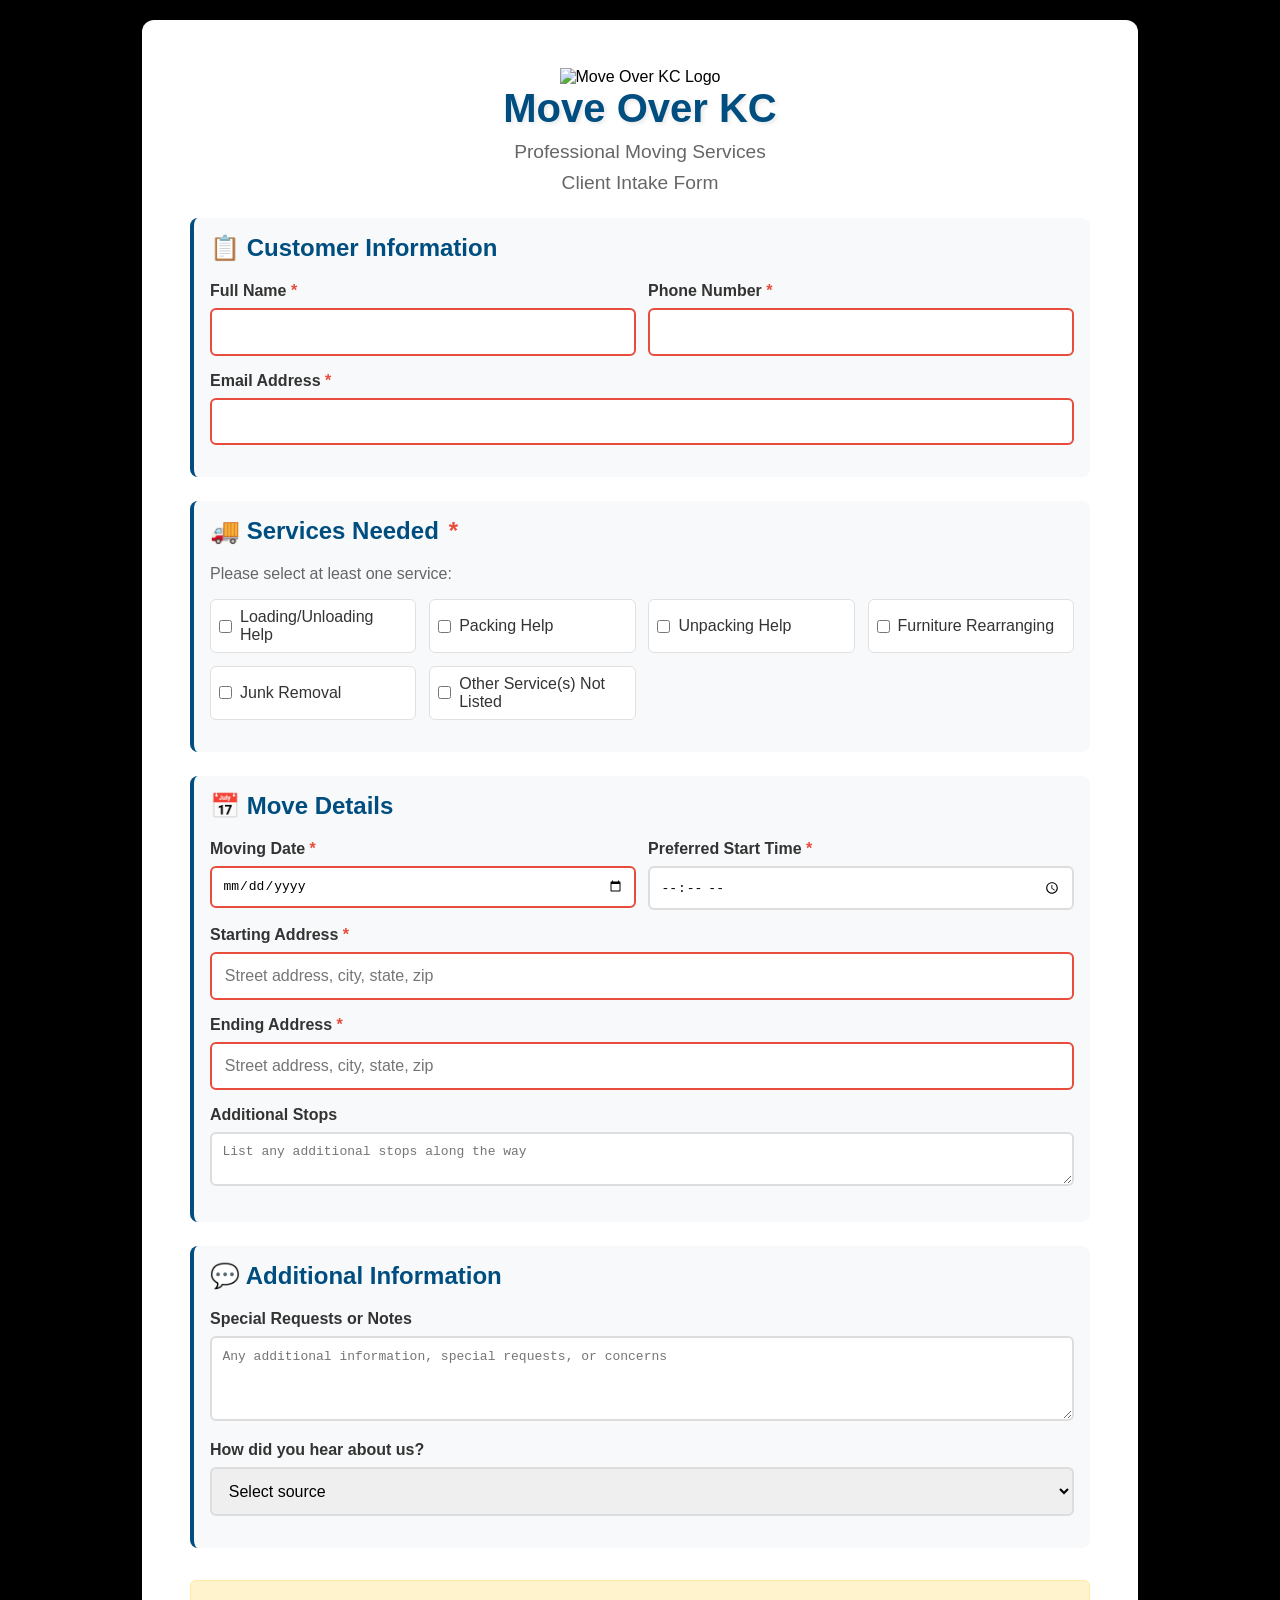
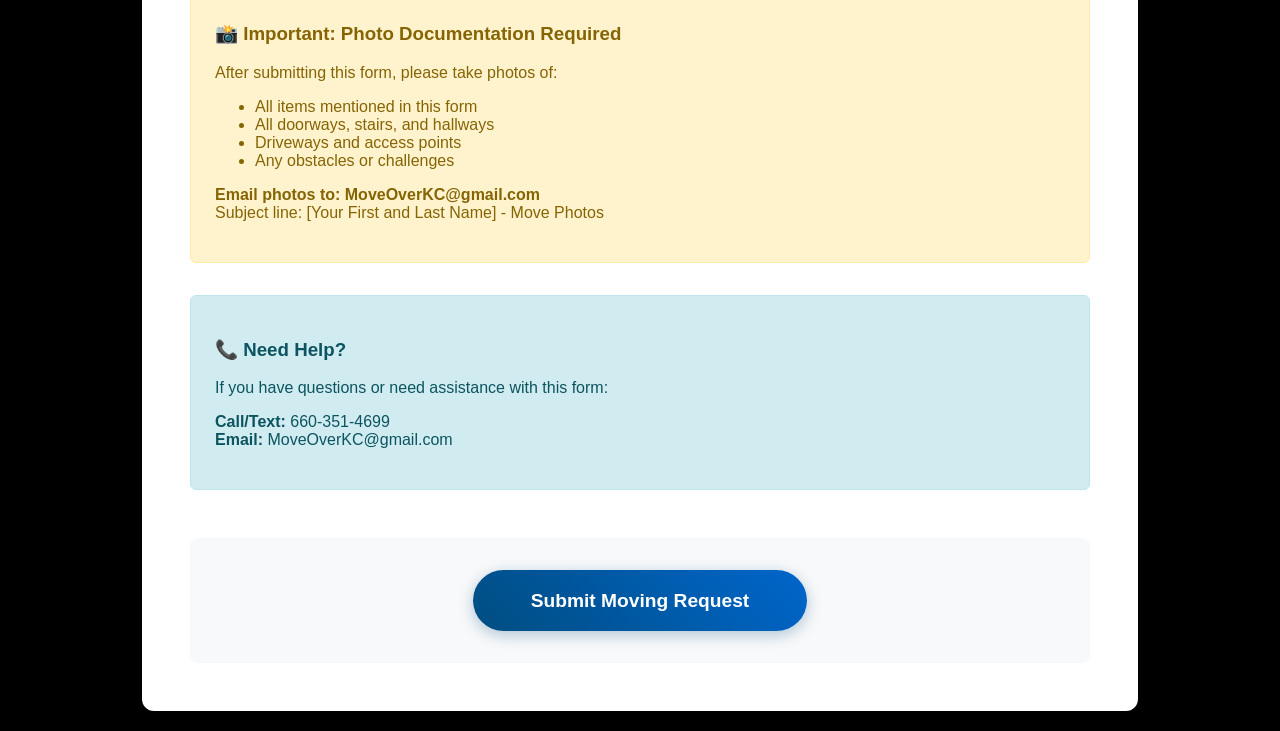
==== commit 2b69174b: "Add files via upload" ====
--- a/index.html
+++ b/index.html
@@ -1,1201 +1,1220 @@
-<!DOCTYPE html>
-<html lang="en">
-<head>
-<meta charset="UTF-8">
-<meta name="viewport" content="width=device-width, initial-scale=1.0, viewport-fit=cover">
-<title>Move Over KC — Kansas City Moving Crew | Loading, Packing, Junk Removal</title>
-<meta name="description" content="Follow the truck: loading, packing, heavy items and junk removal across the Kansas City metro. Your truck or ours. Call or text 660-351-4699.">
-<link rel="preconnect" href="https://fonts.googleapis.com">
-<link rel="preconnect" href="https://fonts.gstatic.com" crossorigin>
-<link href="https://fonts.googleapis.com/css2?family=Alfa+Slab+One&family=Overpass:wght@400;600;700;800&display=swap" rel="stylesheet">
-<script type="application/ld+json">
-{
-  "@context": "https://schema.org",
-  "@type": "MovingCompany",
-  "name": "Move Over KC",
-  "url": "https://www.moveoverkc.com/",
-  "telephone": "+1-660-351-4699",
-  "email": "MoveOverKC@gmail.com",
-  "areaServed": "Kansas City Metropolitan Area"
-}
-</script>
-<style>
-  :root{
-    --road-left:clamp(14px,5vw,84px);
-    --road-w:clamp(58px,11vw,116px);
-    --gutter:clamp(16px,4vw,52px);
-    --asphalt:#3A3D42;
-    --asphalt-edge:#54575D;
-    --dash:#F2C300;
-    --sign-green:#1E7A3C;
-    --kc-red:#C0361C;
-    --ink:#17130E;
-    --paper:#FFFDF6;
-    --slab:"Alfa Slab One",Georgia,serif;
-    --hwy:"Overpass",-apple-system,"Segoe UI",Roboto,Helvetica,Arial,sans-serif;
-    --mono:"SFMono-Regular",ui-monospace,Consolas,Menlo,monospace;
-  }
-  *{margin:0;padding:0;box-sizing:border-box}
-  html{scroll-behavior:smooth}
-  body{
-    font-family:var(--hwy);color:var(--ink);line-height:1.55;
-    background:linear-gradient(180deg,
-      #FFD9A0 0%, #CBE8F7 14%, #A9DCF3 42%, #9AD4EF 62%,
-      #FFD9A6 78%, #F0E9DC 86%, #14161B 92%, #14161B 100%);
-    -webkit-font-smoothing:antialiased;
-  }
-  a{color:inherit}
-  :focus-visible{outline:3px solid var(--kc-red);outline-offset:3px}
-
-  /* ============ top bar ============ */
-  .topbar{
-    position:fixed;top:0;left:0;right:0;z-index:70;
-    display:flex;align-items:center;justify-content:space-between;gap:12px;
-    padding:10px clamp(14px,4vw,32px);
-    background:rgba(255,253,246,.9);backdrop-filter:blur(8px);
-    border-bottom:2px solid var(--ink);
-  }
-  .wordmark{
-    font-family:var(--slab);font-size:clamp(17px,3.6vw,22px);
-    text-decoration:none;letter-spacing:.01em;line-height:1;
-  }
-  .wordmark span{color:var(--kc-red)}
-  .topnav{display:flex;gap:20px}
-  .topnav a{
-    font-weight:700;font-size:14px;text-decoration:none;
-    border-bottom:2px solid transparent;padding-bottom:2px;
-  }
-  .topnav a:hover{border-bottom-color:var(--kc-red)}
-  .top-call{
-    font-weight:800;font-size:13px;text-decoration:none;white-space:nowrap;
-    background:var(--kc-red);color:#fff;padding:9px 14px;border-radius:6px;
-  }
-  @media (max-width:820px){.topnav{display:none}}
-
-  /* ============ road + truck ============ */
-  .roadwrap{position:relative;padding-top:74px}
-  .road{
-    position:absolute;top:90px;bottom:0;
-    left:var(--road-left);width:var(--road-w);
-    background:var(--asphalt);
-    border-left:5px solid var(--asphalt-edge);
-    border-right:5px solid var(--asphalt-edge);
-    border-radius:34px 34px 0 0;
-  }
-  .road::before{
-    content:"";position:absolute;top:16px;bottom:8px;left:50%;width:5px;
-    transform:translateX(-50%);
-    background:repeating-linear-gradient(180deg,
-      var(--dash) 0 34px, transparent 34px 66px);
-    border-radius:3px;
-  }
-  .truck{
-    position:fixed;z-index:60;top:33vh;
-    left:calc(var(--road-left) + var(--road-w)/2 + 2.5px);
-    transform:translateX(-50%);
-    width:clamp(46px,8vw,74px);
-    transition:opacity .4s ease;
-    filter:drop-shadow(4px 6px 0 rgba(0,0,0,.28));
-    pointer-events:none;
-  }
-  body.arrived .truck{opacity:0}
-  .trailer{
-    position:relative;background:#fff url("[data-uri]") center/84% auto no-repeat;border:3px solid var(--ink);
-    border-radius:9px;height:clamp(84px,15vw,132px);
-    display:flex;align-items:center;justify-content:center;overflow:hidden;
-  }
-  .trailer b{
-    font-family:var(--slab);font-weight:400;color:var(--kc-red);
-    font-size:clamp(9px,1.5vw,13px);letter-spacing:.06em;
-    writing-mode:vertical-rl;transform:rotate(180deg);white-space:nowrap;
-  }
-  .cab{
-    margin-top:4px;background:var(--kc-red);border:3px solid var(--ink);
-    border-radius:7px 7px 11px 11px;height:clamp(26px,4.6vw,40px);position:relative;
-  }
-  .cab::after{ /* windshield */
-    content:"";position:absolute;left:6px;right:6px;top:5px;height:7px;
-    background:#BFE6F5;border-radius:3px;border:2px solid var(--ink);
-  }
-  /* motion dashes while scrolling */
-  .truck::before,.truck::after{
-    content:"";position:absolute;left:18%;top:-26px;width:5px;height:16px;
-    background:rgba(255,255,255,.85);border-radius:3px;opacity:0;
-  }
-  .truck::after{left:auto;right:18%;top:-38px}
-  @media (prefers-reduced-motion:no-preference){
-    body.rolling .truck::before,body.rolling .truck::after{
-      opacity:1;animation:zoom .35s linear infinite;
-    }
-    @keyframes zoom{from{transform:translateY(0);opacity:.9}to{transform:translateY(26px);opacity:0}}
-  }
-
-  /* ============ scenes / stops ============ */
-  .scene{
-    position:relative;
-    padding:clamp(48px,8vw,110px) var(--gutter) clamp(48px,8vw,110px)
-      calc(var(--road-left) + var(--road-w) + var(--gutter) + 10px);
-  }
-  .stop{max-width:660px;position:relative;margin-bottom:clamp(36px,6vw,64px)}
-  .stop:last-child{margin-bottom:0}
-  .stop::before{ /* driveway stub to the road */
-    content:"";position:absolute;top:30px;height:16px;
-    right:100%;width:calc(var(--gutter) + 14px);
-    background:var(--asphalt);border-top:4px solid var(--asphalt-edge);
-    border-bottom:4px solid var(--asphalt-edge);
-  }
-  @media (prefers-reduced-motion:no-preference){
-    .reveal{opacity:0;transform:translateY(26px);transition:opacity .5s ease,transform .5s ease}
-    .reveal.in{opacity:1;transform:none}
-  }
-
-  /* highway-sign headers */
-  .hwy-sign{
-    display:inline-block;background:var(--sign-green);color:#fff;
-    border:4px solid #fff;outline:3px solid var(--ink);border-radius:12px;
-    padding:12px 20px 10px;margin-bottom:18px;
-    box-shadow:5px 6px 0 rgba(23,19,14,.25);
-  }
-  .hwy-sign .exit{
-    display:block;font-weight:800;font-size:12px;letter-spacing:.22em;
-    text-transform:uppercase;opacity:.9;margin-bottom:2px;
-  }
-  .hwy-sign h2{
-    font-family:var(--hwy);font-weight:800;text-transform:uppercase;
-    font-size:clamp(21px,4.5vw,32px);line-height:1.05;letter-spacing:.02em;
-  }
-  .stop h3{
-    font-family:var(--slab);font-weight:400;font-size:clamp(21px,4vw,28px);
-    line-height:1.1;margin-bottom:8px;
-  }
-  .stop p{max-width:52ch;font-size:clamp(15px,2.2vw,17px)}
-  .stop .tag{
-    display:inline-block;font-weight:800;font-size:11px;letter-spacing:.14em;
-    text-transform:uppercase;color:var(--kc-red);margin-bottom:6px;
-  }
-
-  /* ============ scene 1: departure ============ */
-  .sun{
-    position:absolute;top:110px;right:8%;width:92px;height:92px;border-radius:50%;
-    background:#FFE9B8;box-shadow:0 0 0 18px rgba(255,233,184,.45),0 0 0 40px rgba(255,233,184,.2);
-  }
-  .cloud{position:absolute;background:#fff;border-radius:999px;opacity:.9}
-  .cloud::before,.cloud::after{content:"";position:absolute;background:#fff;border-radius:50%}
-  .c1{top:150px;left:44%;width:110px;height:30px}
-  .c1::before{width:44px;height:44px;top:-20px;left:16px}
-  .c1::after{width:34px;height:34px;top:-14px;left:56px}
-  .c2{top:260px;right:20%;width:80px;height:24px}
-  .c2::before{width:34px;height:34px;top:-16px;left:12px}
-  .c2::after{width:26px;height:26px;top:-10px;left:42px}
-
-  .hero-copy{max-width:640px;position:relative}
-  .kicker{
-    font-weight:800;font-size:clamp(11px,2.4vw,13px);letter-spacing:.2em;
-    text-transform:uppercase;background:var(--ink);color:var(--paper);
-    display:inline-block;padding:7px 12px;border-radius:5px;margin-bottom:16px;
-  }
-  h1{
-    font-family:var(--slab);font-weight:400;line-height:.98;
-    font-size:clamp(46px,11vw,110px);letter-spacing:.005em;
-  }
-  h1 span{color:var(--kc-red)}
-  .hero-sub{
-    max-width:46ch;font-size:clamp(16px,2.5vw,19px);font-weight:600;margin:18px 0 22px;
-  }
-  .hero-ctas{display:flex;flex-wrap:wrap;gap:12px;margin-bottom:26px}
-  .btn{
-    font-weight:800;font-size:15px;text-decoration:none;border-radius:8px;
-    padding:14px 20px;border:3px solid var(--ink);display:inline-block;
-    transition:transform .12s ease,box-shadow .12s ease;
-  }
-  .btn:hover{transform:translate(-2px,-2px);box-shadow:4px 4px 0 var(--ink)}
-  .btn-red{background:var(--kc-red);color:#fff;border-color:var(--ink)}
-  .btn-paper{background:var(--paper);color:var(--ink)}
-  .scroll-cue{font-weight:800;font-size:13px;letter-spacing:.12em;text-transform:uppercase}
-  .scroll-cue b{color:var(--kc-red)}
-  @media (prefers-reduced-motion:reduce){
-    .btn:hover{transform:none;box-shadow:none}
-    html{scroll-behavior:auto}
-  }
-
-  /* old & new houses */
-  .house{position:relative;width:190px;margin:34px 0 0}
-  .h-roof{
-    width:0;height:0;margin-left:-14px;
-    border-left:109px solid transparent;border-right:109px solid transparent;
-    border-bottom:64px solid #7A4C33;
-  }
-  .h-body{
-    background:#B9CFDD;border:3px solid var(--ink);border-top:none;height:110px;position:relative;
-  }
-  .house.new .h-body{background:#F5EBD7}
-  .h-door{
-    position:absolute;bottom:0;left:20px;width:38px;height:64px;
-    background:#7A4C33;border:3px solid var(--ink);border-bottom:none;border-radius:5px 5px 0 0;
-  }
-  .house.new .h-door{background:var(--kc-red)}
-  .h-win{
-    position:absolute;top:20px;width:38px;height:34px;background:#FFF3C7;
-    border:3px solid var(--ink);border-radius:3px;
-  }
-  .h-win.w1{right:22px}.h-win.w2{right:76px}
-  .yard-sign{
-    position:absolute;right:-64px;bottom:0;background:#fff;border:3px solid var(--ink);
-    border-radius:5px;padding:5px 9px;font-weight:800;font-size:12px;letter-spacing:.1em;
-  }
-  .yard-sign::after{
-    content:"";position:absolute;left:50%;top:100%;width:5px;height:16px;
-    background:var(--ink);transform:translateX(-50%);
-  }
-  .yard-sign.sold{color:var(--kc-red)}
-  .yard-sign.home{color:var(--sign-green)}
-
-  /* ============ props ============ */
-  .prop{margin:16px 0 10px;position:relative}
-  /* couch */
-  .couch{width:170px;height:64px;position:relative}
-  .couch .base{position:absolute;bottom:8px;left:0;right:0;height:34px;background:#C0361C;border:3px solid var(--ink);border-radius:8px}
-  .couch .back{position:absolute;bottom:34px;left:12px;right:12px;height:26px;background:#D34A2F;border:3px solid var(--ink);border-radius:8px 8px 0 0}
-  .couch .arm{position:absolute;bottom:14px;width:24px;height:40px;background:#D34A2F;border:3px solid var(--ink);border-radius:8px}
-  .couch .arm.l{left:0}.couch .arm.r{right:0}
-  .couch .leg{position:absolute;bottom:0;width:8px;height:10px;background:var(--ink)}
-  .couch .leg.l{left:16px}.couch .leg.r{right:16px}
-  /* boxes */
-  .boxes{width:170px;height:88px;position:relative}
-  .bx{position:absolute;background:#C39A66;border:3px solid var(--ink);border-radius:4px}
-  .bx::before{content:"";position:absolute;left:50%;top:0;bottom:0;width:12px;transform:translateX(-50%);background:rgba(224,169,66,.85)}
-  .bx1{bottom:0;left:0;width:74px;height:52px}
-  .bx2{bottom:0;left:82px;width:64px;height:44px}
-  .bx3{bottom:50px;left:26px;width:60px;height:36px}
-  .bx .frg{
-    position:absolute;top:4px;left:5px;font-weight:800;font-size:8px;
-    letter-spacing:.08em;color:var(--kc-red);z-index:1;
-  }
-  /* piano */
-  .piano{width:180px;height:80px;position:relative}
-  .piano .pbody{position:absolute;top:0;left:0;right:0;height:52px;background:#17130E;border:3px solid var(--ink);border-radius:8px 22px 6px 6px}
-  .piano .keys{position:absolute;top:52px;left:8px;right:8px;height:16px;border:3px solid var(--ink);background:repeating-linear-gradient(90deg,#fff 0 10px,var(--ink) 10px 12px)}
-  .piano .pleg{position:absolute;top:68px;width:8px;height:12px;background:var(--ink)}
-  .piano .pleg.l{left:14px}.piano .pleg.r{right:14px}
-  /* junk pile */
-  .junk{width:180px;height:74px;position:relative}
-  .junk .j1{position:absolute;bottom:0;left:0;width:70px;height:44px;background:#8B8F96;border:3px solid var(--ink);border-radius:6px;transform:rotate(-4deg)}
-  .junk .j2{position:absolute;bottom:2px;left:60px;width:56px;height:56px;background:#6E7278;border:3px solid var(--ink);border-radius:6px;transform:rotate(5deg)}
-  .junk .tire{position:absolute;bottom:0;right:6px;width:44px;height:44px;border-radius:50%;background:#2C2E33;border:3px solid var(--ink);box-shadow:inset 0 0 0 9px #55585E}
-  /* rearrange: sofa + arrow */
-  .rearr{width:190px;height:70px;position:relative}
-  .rearr .mini{position:absolute;bottom:0;left:0;width:84px;height:40px;background:#3E7CB1;border:3px solid var(--ink);border-radius:8px}
-  .rearr .mini::before{content:"";position:absolute;left:8px;right:8px;top:-16px;height:18px;background:#4E8CC1;border:3px solid var(--ink);border-radius:8px 8px 0 0}
-  .rearr .arrow{
-    position:absolute;right:26px;bottom:16px;width:56px;height:34px;
-    border:5px solid var(--kc-red);border-left:none;border-bottom:none;border-radius:0 18px 0 0;
-  }
-  .rearr .arrow::after{
-    content:"";position:absolute;right:-13px;bottom:-8px;
-    border-left:9px solid transparent;border-right:9px solid transparent;
-    border-top:14px solid var(--kc-red);
-  }
-
-  /* ============ toll plaza / pricing ============ */
-  .rateboard{
-    background:#14161B;color:#FFFDF6;border:5px solid var(--ink);border-radius:14px;
-    padding:clamp(16px,3.4vw,26px);max-width:660px;
-    box-shadow:7px 8px 0 rgba(23,19,14,.3);
-  }
-  .rateboard .rb-top{
-    display:flex;justify-content:space-between;align-items:baseline;gap:12px;
-    border-bottom:3px solid rgba(255,253,246,.35);padding-bottom:10px;margin-bottom:6px;
-    font-weight:800;font-size:11px;letter-spacing:.18em;text-transform:uppercase;
-  }
-  .rateboard .rb-top b{color:var(--dash)}
-  .rate{
-    display:grid;grid-template-columns:auto 1fr auto;align-items:baseline;gap:10px;
-    padding:11px 0;border-bottom:2px dotted rgba(255,253,246,.22);
-  }
-  .rate:last-of-type{border-bottom:none}
-  .rate .crew{font-weight:800;font-size:clamp(15px,2.6vw,18px);white-space:nowrap}
-  .rate .who{font-size:13px;color:#AEB4BF;font-weight:600;line-height:1.3}
-  .rate .amt{
-    font-family:var(--slab);font-size:clamp(20px,4.4vw,30px);color:var(--dash);
-    line-height:1;white-space:nowrap;
-  }
-  .rate .amt small{font-family:var(--hwy);font-size:12px;font-weight:700;color:#FFFDF6}
-  @media (max-width:520px){
-    .rate{grid-template-columns:1fr auto;gap:2px 10px}
-    .rate .who{grid-column:1 / -1;order:3}
-  }
-  .truckfee{
-    margin-top:14px;background:var(--kc-red);border-radius:8px;padding:11px 14px;
-    font-weight:700;font-size:14px;
-  }
-  .tiers{display:grid;gap:18px;grid-template-columns:repeat(auto-fit,minmax(240px,1fr));max-width:920px}
-  .tier{
-    background:var(--paper);border:4px solid var(--ink);border-radius:12px;
-    padding:18px 18px 20px;position:relative;
-    box-shadow:6px 7px 0 rgba(23,19,14,.22);
-  }
-  .tier.pop{border-color:var(--kc-red)}
-  .tier .lane{
-    font-weight:800;font-size:11px;letter-spacing:.18em;text-transform:uppercase;
-    color:var(--kc-red);margin-bottom:4px;
-  }
-  .tier h4{
-    font-family:var(--slab);font-weight:400;font-size:20px;line-height:1.1;margin-bottom:6px;
-  }
-  .tier .basis{
-    display:inline-block;background:var(--ink);color:var(--paper);border-radius:5px;
-    padding:5px 9px;font-weight:800;font-size:10.5px;letter-spacing:.1em;
-    text-transform:uppercase;margin-bottom:12px;
-  }
-  .tier ul{list-style:none;display:flex;flex-direction:column;gap:8px}
-  .tier li{font-size:14.5px;padding-left:20px;position:relative}
-  .tier li::before{content:"✔";position:absolute;left:0;color:var(--sign-green);font-weight:800}
-  .tier .fine{margin-top:12px;font-size:12.5px;color:#5b5347;font-style:italic}
-  .tier .flag{
-    position:absolute;top:-14px;right:14px;background:var(--kc-red);color:#fff;
-    font-weight:800;font-size:10.5px;letter-spacing:.14em;text-transform:uppercase;
-    padding:5px 10px;border-radius:5px;border:3px solid var(--ink);
-  }
-  .creds{
-    display:flex;flex-wrap:wrap;gap:10px;margin-top:22px;
-  }
-  .creds span{
-    background:var(--sign-green);color:#fff;border:3px solid var(--ink);border-radius:999px;
-    padding:8px 15px;font-weight:800;font-size:12.5px;letter-spacing:.08em;text-transform:uppercase;
-  }
-
-  /* ============ state line / area ============ */
-  .bigsign{
-    background:var(--sign-green);color:#fff;border:5px solid #fff;
-    outline:4px solid var(--ink);border-radius:16px;
-    padding:clamp(18px,4vw,34px);max-width:680px;
-    box-shadow:8px 10px 0 rgba(23,19,14,.28);
-  }
-  .bigsign .bs-top{
-    font-weight:800;letter-spacing:.22em;font-size:12px;text-transform:uppercase;
-    border-bottom:3px solid rgba(255,255,255,.5);padding-bottom:10px;margin-bottom:12px;
-  }
-  .bigsign h2{
-    font-family:var(--hwy);font-weight:800;text-transform:uppercase;
-    font-size:clamp(24px,5vw,40px);line-height:1.05;margin-bottom:14px;
-  }
-  .exits{display:grid;grid-template-columns:1fr 1fr;gap:6px 22px;margin-bottom:14px}
-  .exits span{font-weight:700;font-size:clamp(13px,2.4vw,16px)}
-  .exits span::before{content:"➜ ";color:#BDE6C8}
-  .bigsign .bs-note{font-size:14px;font-weight:600;opacity:.92}
-  @media (max-width:440px){.exits{grid-template-columns:1fr}}
-
-  /* ============ walkthrough (photos) ============ */
-  .photo-phone{
-    width:150px;background:#fff;border:3px solid var(--ink);border-radius:20px;
-    padding:12px 10px;margin:18px 0 12px;
-  }
-  .photo-phone .cam{width:34px;height:7px;background:var(--ink);border-radius:5px;margin:0 auto 10px}
-  .thumbs{display:grid;grid-template-columns:1fr 1fr;gap:8px}
-  .thumb{
-    height:54px;border:3px solid var(--ink);border-radius:6px;position:relative;overflow:hidden;
-    background:#EAF3FB;
-  }
-  .thumb.stairs::before{
-    content:"";position:absolute;left:8px;bottom:6px;width:34px;height:34px;
-    background:
-      linear-gradient(var(--ink) 0 0) 0 100%/34px 4px,
-      linear-gradient(var(--ink) 0 0) 10px 66%/24px 4px,
-      linear-gradient(var(--ink) 0 0) 20px 33%/14px 4px;
-    background-repeat:no-repeat;
-  }
-  .thumb.door::before{
-    content:"";position:absolute;left:50%;bottom:0;transform:translateX(-50%);
-    width:26px;height:42px;background:#7A4C33;border:3px solid var(--ink);
-    border-bottom:none;border-radius:5px 5px 0 0;
-  }
-  .thumb.hall{background:repeating-linear-gradient(90deg,#EAF3FB 0 12px,#D7E7F4 12px 24px)}
-  .thumb.itm::before{
-    content:"📦";position:absolute;inset:0;display:flex;align-items:center;
-    justify-content:center;font-size:24px;
-  }
-
-  /* ============ arrival ============ */
-  #arrival .stop p{max-width:44ch}
-  .parked{
-    display:inline-block;margin-top:22px;transform:rotate(90deg);transform-origin:left top;
-    margin-left:96px;
-  }
-  .parked .truckstat{width:56px;filter:drop-shadow(3px 4px 0 rgba(0,0,0,.22))}
-  .parked .trailer{height:96px}
-  .parked .trailer b{font-size:9px}
-  .parked .cab{height:28px}
-
-  /* ============ finale: chat ============ */
-  .finale{
-    padding:clamp(60px,9vw,110px) clamp(16px,4vw,52px) 30px;
-    display:flex;flex-direction:column;align-items:center;gap:18px;
-    color:#E8EAEE;text-align:center;
-  }
-  .finale .kicker{background:var(--kc-red)}
-  .finale h2{
-    font-family:var(--slab);font-weight:400;color:#fff;
-    font-size:clamp(30px,7vw,54px);line-height:1.02;max-width:16ch;
-  }
-  .finale .fin-sub{max-width:46ch;font-weight:600;color:#AEB4BF;font-size:15px}
-
-  /* phone chat (the box) */
-  .phone{
-    width:min(400px,100%);height:min(680px,78vh);
-    background:#000;border-radius:40px;padding:9px;display:flex;
-    box-shadow:0 26px 70px rgba(0,0,0,.6),0 0 0 1px #2a2d33;
-    text-align:left;color:#111;margin-top:8px;
-  }
-  .screen{background:#F4F4F6;border-radius:32px;overflow:hidden;display:flex;flex-direction:column;flex:1}
-  .contactbar{
-    background:#FBFBFD;border-bottom:1px solid #E3E3E6;
-    display:flex;align-items:center;gap:11px;padding:12px 14px;
-  }
-  .avatar{
-    width:40px;height:40px;border-radius:50%;flex:0 0 auto;
-    background:#fff url("[data-uri]") center/cover no-repeat;
-    color:#fff;display:flex;align-items:center;justify-content:center;
-    font-weight:800;font-size:14px;
-  }
-  .contact-info{flex:1;min-width:0}
-  .contact-name{font-weight:700;font-size:15.5px;line-height:1.1;font-family:var(--hwy)}
-  .contact-sub{font-size:12px;color:#5f6570}
-  .contact-sub .dot{color:#34C759}
-  .callbtn{
-    flex:0 0 auto;text-decoration:none;width:36px;height:36px;border-radius:50%;
-    background:#34C759;color:#fff;font-size:16px;
-    display:flex;align-items:center;justify-content:center;
-  }
-  .thread{
-    flex:1;overflow-y:auto;padding:14px 12px 10px;
-    display:flex;flex-direction:column;gap:4px;font-family:var(--hwy);
-  }
-  .tstamp{align-self:center;font-size:11px;color:#8a8f98;font-weight:700;margin:8px 0 6px}
-  .row{display:flex;width:100%}
-  .row.them{justify-content:flex-start}
-  .row.me{justify-content:flex-end}
-  .bubble{
-    max-width:80%;padding:9px 13px;border-radius:18px;
-    font-size:15px;line-height:1.38;word-wrap:break-word;white-space:pre-line;
-  }
-  .them .bubble{background:#E9E9EB;color:#111;border-bottom-left-radius:5px}
-  .me .bubble{background:#34C759;color:#fff;border-bottom-right-radius:5px}
-  .bubble.summary{
-    background:#fff;border:1.5px dashed #b9bec7;color:#111;
-    font-family:var(--mono);font-size:12.5px;line-height:1.55;
-  }
-  .delivered{align-self:flex-end;font-size:11px;color:#8a8f98;font-weight:700;margin:2px 4px 4px 0}
-  @media (prefers-reduced-motion:no-preference){
-    .row{animation:pop .18s ease-out}
-    @keyframes pop{from{opacity:0;transform:translateY(8px) scale(.97)}to{opacity:1;transform:none}}
-    .typing i{animation:blink 1.2s infinite}
-    .typing i:nth-child(2){animation-delay:.18s}
-    .typing i:nth-child(3){animation-delay:.36s}
-    @keyframes blink{0%,60%,100%{opacity:.35}30%{opacity:1}}
-  }
-  .typing .bubble{display:flex;gap:5px;align-items:center;padding:13px 15px}
-  .typing i{width:7px;height:7px;border-radius:50%;background:#9aa0aa;display:block}
-  .composer{
-    background:#FBFBFD;border-top:1px solid #E3E3E6;
-    padding:10px 12px 12px;font-family:var(--hwy);
-  }
-  .chips{display:flex;flex-wrap:wrap;gap:8px}
-  .chip{
-    border:1.5px solid #0A84FF;color:#0A84FF;background:#fff;
-    border-radius:999px;padding:9px 14px;font-size:13.5px;font-weight:700;
-    cursor:pointer;font-family:var(--hwy);
-  }
-  .chip:hover{background:#EAF3FF}
-  .chip.primary{background:#0A84FF;color:#fff}
-  .chip.green{border-color:#34C759;background:#34C759;color:#fff}
-  .chip.quiet{border-color:#c4c9d2;color:#5f6570}
-  .inputrow{display:none;gap:8px}
-  .inputrow input{
-    flex:1;font-size:16px;padding:10px 15px;border-radius:999px;
-    border:1.5px solid #c9cdd5;background:#fff;font-family:var(--hwy);
-  }
-  .sendbtn{
-    width:40px;height:40px;border-radius:50%;border:none;cursor:pointer;
-    background:#34C759;color:#fff;font-size:17px;flex:0 0 auto;
-  }
-
-  /* ============ receipt footer ============ */
-  .receipt-zone{display:flex;justify-content:center;padding:34px 16px 130px;background:#14161B}
-  .receipt{
-    width:min(420px,100%);background:#FDFBF4;color:#1c1a14;
-    font-family:var(--mono);font-size:12.5px;line-height:1.7;
-    padding:26px 24px 34px;
-    clip-path:polygon(0 0,100% 0,100% calc(100% - 10px),
-      95% 100%,90% calc(100% - 10px),85% 100%,80% calc(100% - 10px),
-      75% 100%,70% calc(100% - 10px),65% 100%,60% calc(100% - 10px),
-      55% 100%,50% calc(100% - 10px),45% 100%,40% calc(100% - 10px),
-      35% 100%,30% calc(100% - 10px),25% 100%,20% calc(100% - 10px),
-      15% 100%,10% calc(100% - 10px),5% 100%,0 calc(100% - 10px));
-    box-shadow:0 18px 40px rgba(0,0,0,.5);
-  }
-  .receipt h2{font-family:var(--mono);font-size:16px;letter-spacing:.14em;text-align:center;margin-bottom:2px}
-  .receipt .sub{text-align:center;letter-spacing:.06em;margin-bottom:14px}
-  .receipt hr{border:none;border-top:1.5px dashed #b7ae97;margin:12px 0}
-  .receipt .line{display:flex;justify-content:space-between;gap:12px}
-  .receipt a{font-weight:600}
-  .receipt .big{font-size:15px;font-weight:700;text-align:center;letter-spacing:.04em}
-  .receipt .center{text-align:center}
-
-  /* ============ mobile call bar ============ */
-  .callbar{
-    position:fixed;left:0;right:0;bottom:0;z-index:80;display:none;gap:10px;
-    background:rgba(255,253,246,.96);border-top:3px solid var(--ink);
-    padding:10px 12px calc(10px + env(safe-area-inset-bottom));
-  }
-  .callbar a{
-    flex:1;text-align:center;font-weight:800;font-size:15px;text-decoration:none;
-    padding:13px 8px;border-radius:8px;border:3px solid var(--ink);
-  }
-  .callbar .cb-call{background:var(--kc-red);color:#fff}
-  .callbar .cb-text{background:#34C759;color:#fff}
-  @media (max-width:768px){
-    .callbar{display:flex}
-    .top-call{display:none}
-  }
-</style>
-</head>
-<body>
-
-<nav class="topbar">
-  <a class="wordmark" href="#top">MOVE OVER <span>KC</span></a>
-  <div class="topnav">
-    <a href="#services">The load-out</a>
-    <a href="#rates">Rates</a>
-    <a href="#area">Service area</a>
-    <a href="#photos">Photo scoping</a>
-    <a href="#quote">Text the crew</a>
-  </div>
-  <a class="top-call" href="tel:16603514699">CALL/TEXT 660-351-4699</a>
-</nav>
-
-<!-- the truck that drives the whole page -->
-<div class="truck" aria-hidden="true">
-  <div class="trailer"></div>
-  <div class="cab"></div>
-</div>
-
-<div class="roadwrap" id="top">
-  <div class="road" aria-hidden="true"></div>
-
-  <!-- SCENE 1: DEPARTURE -->
-  <section class="scene">
-    <div class="sun" aria-hidden="true"></div>
-    <div class="cloud c1" aria-hidden="true"></div>
-    <div class="cloud c2" aria-hidden="true"></div>
-    <div class="hero-copy">
-      <p class="kicker">Kansas City crew · Your truck or ours</p>
-      <h1>Moving day.<br><span>Follow the truck.</span></h1>
-      <p class="hero-sub">This whole website is one move — from your old front door to your new one. Every service, every rate, every stop on the route. Scroll to ride along.</p>
-      <div class="hero-ctas">
-        <a class="btn btn-red" href="tel:16603514699">📞 Call or text 660-351-4699</a>
-        <a class="btn btn-paper" href="#quote">Skip to booking ↓</a>
-      </div>
-      <p class="scroll-cue"><b>▼</b> The crew's already loading</p>
-      <div class="house" aria-hidden="true">
-        <div class="h-roof"></div>
-        <div class="h-body">
-          <div class="h-door"></div><div class="h-win w1"></div><div class="h-win w2"></div>
-        </div>
-        <div class="yard-sign sold">SOLD ✔</div>
-      </div>
-    </div>
-  </section>
-
-  <!-- SCENE 2: THE LOAD-OUT (services) -->
-  <section class="scene" id="services">
-    <div class="hwy-sign reveal"><span class="exit">Exit 0</span><h2>The load-out</h2></div>
-
-    <div class="stop reveal">
-      <div class="prop couch" aria-hidden="true">
-        <div class="back"></div><div class="arm l"></div><div class="arm r"></div>
-        <div class="base"></div><div class="leg l"></div><div class="leg r"></div>
-      </div>
-      <p class="tag">First on the truck</p>
-      <h3>Loading &amp; unloading</h3>
-      <p>We load, we haul, we unload — or any piece of that. Rent your own truck or trailer and we'll pack it tight, or have us bring the truck and skip the rental counter.</p>
-    </div>
-
-    <div class="stop reveal">
-      <div class="prop boxes" aria-hidden="true">
-        <div class="bx bx1"><span class="frg">FRAGILE</span></div>
-        <div class="bx bx2"></div>
-        <div class="bx bx3"></div>
-      </div>
-      <p class="tag">Boxed by us</p>
-      <h3>Packing &amp; unpacking</h3>
-      <p>We show up with boxes, tape, paper and bubble wrap, and pack room by room — fragile and high-value pieces get flagged and wrapped extra. On the other end, we unpack and break down every box.</p>
-    </div>
-
-    <div class="stop reveal">
-      <div class="prop piano" aria-hidden="true">
-        <div class="pbody"></div><div class="keys"></div>
-        <div class="pleg l"></div><div class="pleg r"></div>
-      </div>
-      <p class="tag">The fun stuff</p>
-      <h3>Heavy &amp; specialty items</h3>
-      <p>Pianos, safes, appliances, treadmills, lawn equipment. We bring ratchet straps, moving blankets, mattress bags and enough hands — stairs and tight hallways included.</p>
-    </div>
-
-    <div class="stop reveal">
-      <div class="prop junk" aria-hidden="true">
-        <div class="j1"></div><div class="j2"></div><div class="tire"></div>
-      </div>
-      <p class="tag">Left at the curb</p>
-      <h3>Junk removal</h3>
-      <p>Old furniture, dead appliances, the garage pile. Tell us what goes and where it should end up — dump or donation — and consider it gone.</p>
-    </div>
-
-    <div class="stop reveal">
-      <div class="prop rearr" aria-hidden="true">
-        <div class="mini"></div><div class="arrow"></div>
-      </div>
-      <p class="tag">No truck required</p>
-      <h3>Furniture rearranging</h3>
-      <p>Staying put, new layout. We shift couches, beds and the big pieces between rooms or floors — no scuffed walls, no thrown-out backs.</p>
-    </div>
-  </section>
-
-  <!-- SCENE 3: TOLL PLAZA (rates) -->
-  <section class="scene" id="rates">
-    <div class="hwy-sign reveal"><span class="exit">Exit 4</span><h2>What it costs</h2></div>
-
-    <div class="stop reveal">
-      <p class="tag">Clear, honest pricing</p>
-      <h3>Standard hourly crew rates</h3>
-      <p style="margin-bottom:18px">Pick the crew size that fits the job — or tell us the job and we'll tell you the crew.</p>
-      <div class="rateboard">
-        <p class="rb-top"><span>Crew size</span><b>Hourly rate</b></p>
-        <div class="rate">
-          <span class="crew">1 Mover</span>
-          <span class="who">Single item moves, internal rearrangement, light labor</span>
-          <span class="amt">$80<small>/hr</small></span>
-        </div>
-        <div class="rate">
-          <span class="crew">2 Movers</span>
-          <span class="who">1–2 bedroom apartments, standard loading &amp; unloading</span>
-          <span class="amt">$155<small>/hr</small></span>
-        </div>
-        <div class="rate">
-          <span class="crew">3 Movers</span>
-          <span class="who">2–3 bedroom homes, faster turnaround, heavy items</span>
-          <span class="amt">$225<small>/hr</small></span>
-        </div>
-        <div class="rate">
-          <span class="crew">4 Movers</span>
-          <span class="who">4+ bedroom homes, large multi-truck full-service moves</span>
-          <span class="amt">$290<small>/hr</small></span>
-        </div>
-        <p class="truckfee">🚚 Moving truck fee: starts at $200 + fuel and mileage — varies by distance and truck size needed.</p>
-      </div>
-    </div>
-
-    <div class="stop reveal">
-      <p class="tag">Three lanes</p>
-      <h3>Pick your service tier</h3>
-      <p style="margin-bottom:22px">Same crew, same care — the difference is how much of the move you want to touch.</p>
-      <div class="tiers">
-
-        <div class="tier">
-          <p class="lane">Tier 1</p>
-          <h4>Labor only</h4>
-          <p class="basis">Hourly rate only</p>
-          <ul>
-            <li>Loading and/or unloading your truck, container or storage unit</li>
-            <li>In-home heavy lifting and room-to-room rearranging</li>
-            <li>Dollies, straps and basic tools for light disassembly</li>
-            <li>No truck fees, no mileage costs</li>
-          </ul>
-          <p class="fine">Ideal if you've already got a rental truck, a PODS container or a storage unit.</p>
-        </div>
-
-        <div class="tier pop">
-          <span class="flag">Most popular</span>
-          <p class="lane">Tier 2</p>
-          <h4>Standard move</h4>
-          <p class="basis">Hourly + truck fee</p>
-          <ul>
-            <li>Crew labor plus a dedicated moving truck (from $200 + fuel/mileage)</li>
-            <li>Moving pads for furniture protection in transit</li>
-            <li>Full disassembly and reassembly of standard furniture — beds, tables, desks</li>
-            <li>Light packing support: wardrobe boxes, specialty items, move-day stragglers</li>
-          </ul>
-          <p class="fine">Standard packing boxes and supplies billed as used, unless you provide your own.</p>
-        </div>
-
-        <div class="tier">
-          <p class="lane">Tier 3</p>
-          <h4>White-glove full service</h4>
-          <p class="basis">All-inclusive quote</p>
-          <ul>
-            <li>Whole-home packing before or on moving day</li>
-            <li>All supplies included: boxes, tape, bubble wrap, paper, specialty boxes</li>
-            <li>Full load, transport, unload and standard furniture assembly</li>
-            <li>Unpacking onto counters and flat surfaces, plus empty box removal</li>
-          </ul>
-          <p class="fine">A completely hands-off move, start to finish.</p>
-        </div>
-
-      </div>
-      <div class="creds">
-        <span>★ Licensed &amp; Insured</span>
-        <span>★ Clear, honest pricing</span>
-        <span>★ Free quotes</span>
-      </div>
-    </div>
-  </section>
-
-  <!-- SCENE 4: STATE LINE (area) -->
-  <section class="scene" id="area">
-    <div class="stop reveal">
-      <div class="bigsign">
-        <p class="bs-top">★ Now entering · both sides of the state line ★</p>
-        <h2>Serving the Kansas City metro</h2>
-        <div class="exits">
-          <span>Kansas City</span><span>Overland Park</span>
-          <span>Independence</span><span>Olathe</span>
-          <span>Lee's Summit</span><span>Shawnee</span>
-          <span>Blue Springs</span><span>Lenexa</span>
-          <span>Raytown</span><span>Liberty</span>
-        </div>
-        <p class="bs-note">Missouri and Kansas. Outside the metro? Ask — we travel.</p>
-      </div>
-    </div>
-  </section>
-
-  <!-- SCENE 5: THE WALKTHROUGH (photo scoping) -->
-  <section class="scene" id="photos">
-    <div class="hwy-sign reveal"><span class="exit">Mile 19</span><h2>The walkthrough</h2></div>
-    <div class="stop reveal">
-      <div class="photo-phone" aria-hidden="true">
-        <div class="cam"></div>
-        <div class="thumbs">
-          <div class="thumb stairs"></div>
-          <div class="thumb door"></div>
-          <div class="thumb itm"></div>
-          <div class="thumb hall"></div>
-        </div>
-      </div>
-      <p class="tag">No surprise pricing</p>
-      <h3>We scope every job by photo</h3>
-      <p>Before move day, you text us photos of the items, doorways, stairs and driveway. We plan the crew and the gear off what we see — so the price is right the first time and nobody's improvising with your piano.</p>
-    </div>
-  </section>
-
-  <!-- SCENE 6: ARRIVAL -->
-  <section class="scene" id="arrival">
-    <div class="hwy-sign reveal"><span class="exit">Destination</span><h2>Arrival</h2></div>
-    <div class="stop reveal">
-      <div class="house new" aria-hidden="true">
-        <div class="h-roof"></div>
-        <div class="h-body">
-          <div class="h-door"></div><div class="h-win w1"></div><div class="h-win w2"></div>
-        </div>
-        <div class="yard-sign home">HOME</div>
-      </div>
-      <div class="parked" aria-hidden="true">
-        <div class="truckstat">
-          <div class="trailer"></div>
-          <div class="cab"></div>
-        </div>
-      </div>
-      <h3 style="margin-top:20px">You're home. We don't leave until it's done right.</h3>
-      <p>Beds where beds go, couch where the couch goes, boxes in the rooms they belong in. That's the job.</p>
-    </div>
-  </section>
-</div><!-- /roadwrap -->
-
-<!-- FINALE: the box -->
-<section class="finale" id="quote">
-  <p class="kicker">The whole move starts here</p>
-  <h2>Booking us is one text.</h2>
-  <p class="fin-sub">Tap through — your answers become a real message to the crew's phone. Or just call.</p>
-
-  <div class="phone" role="region" aria-label="Chat with Move Over KC">
-    <div class="screen">
-      <div class="contactbar">
-        <div class="avatar" aria-hidden="true"></div>
-        <div class="contact-info">
-          <div class="contact-name">Move Over KC</div>
-          <div class="contact-sub"><span class="dot">●</span> Usually replies in minutes</div>
-        </div>
-        <a class="callbtn" href="tel:16603514699" aria-label="Call Move Over KC at 660-351-4699">✆</a>
-      </div>
-      <div class="thread" id="thread" aria-live="polite"></div>
-      <div class="composer">
-        <div class="chips" id="chips" role="group" aria-label="Quick replies"></div>
-        <div class="inputrow" id="inputrow">
-          <input id="userinput" type="text" autocomplete="off" aria-label="Type your reply">
-          <button class="sendbtn" id="sendbtn" aria-label="Send">↑</button>
-        </div>
-      </div>
-    </div>
-  </div>
-</section>
-
-<!-- static, crawlable business info -->
-<div class="receipt-zone">
-  <footer class="receipt">
-    <h2>MOVE OVER KC</h2>
-    <p class="sub">* PROFESSIONAL MOVING SERVICES *</p>
-    <hr>
-    <p class="line"><span>Loading / unloading</span><span>your truck or ours</span></p>
-    <p class="line"><span>Packing / unpacking</span><span>supplies included</span></p>
-    <p class="line"><span>Furniture rearranging</span><span>no scuffed walls</span></p>
-    <p class="line"><span>Junk removal</span><span>we haul it off</span></p>
-    <hr>
-    <p class="line"><span>1 mover</span><span>$80 / hr</span></p>
-    <p class="line"><span>2 movers</span><span>$155 / hr</span></p>
-    <p class="line"><span>3 movers</span><span>$225 / hr</span></p>
-    <p class="line"><span>4 movers</span><span>$290 / hr</span></p>
-    <p class="line"><span>Truck fee</span><span>from $200 + fuel/mi</span></p>
-    <hr>
-    <p class="line"><span>Heavy items</span><span>pianos · safes · appliances</span></p>
-    <p class="line"><span>Service area</span><span>KC metro — MO &amp; KS</span></p>
-    <p class="line"><span>Quotes</span><span>free, scoped by photo</span></p>
-    <p class="center" style="margin-top:8px">** LICENSED &amp; INSURED **</p>
-    <hr>
-    <p class="big">CALL / TEXT: <a href="tel:16603514699">660-351-4699</a></p>
-    <p class="center"><a href="mailto:MoveOverKC@gmail.com">MoveOverKC@gmail.com</a></p>
-    <hr>
-    <p class="center">© <span id="yr"></span> MOVE OVER KC — THIS END UP ↑</p>
-  </footer>
-</div>
-
-<div class="callbar">
-  <a class="cb-call" href="tel:16603514699">📞 Call</a>
-  <a class="cb-text" href="sms:16603514699">💬 Text</a>
-</div>
-
-<script>
-(function(){
-  var PHONE = '16603514699';
-  var EMAIL = 'MoveOverKC@gmail.com';
-  var reduced = window.matchMedia('(prefers-reduced-motion: reduce)').matches;
-
-  document.getElementById('yr').textContent = new Date().getFullYear();
-
-  /* ---- truck motion + arrival ---- */
-  var rollTimer;
-  window.addEventListener('scroll', function(){
-    document.body.classList.add('rolling');
-    clearTimeout(rollTimer);
-    rollTimer = setTimeout(function(){ document.body.classList.remove('rolling'); }, 180);
-  }, {passive:true});
-
-  if ('IntersectionObserver' in window){
-    var arr = new IntersectionObserver(function(es){
-      es.forEach(function(e){ document.body.classList.toggle('arrived', e.isIntersecting); });
-    }, {threshold:.3});
-    arr.observe(document.getElementById('arrival'));
-
-    var rev = new IntersectionObserver(function(es){
-      es.forEach(function(e){ if (e.isIntersecting){ e.target.classList.add('in'); rev.unobserve(e.target); } });
-    }, {threshold:.18});
-    document.querySelectorAll('.reveal').forEach(function(el){ rev.observe(el); });
-  } else {
-    document.querySelectorAll('.reveal').forEach(function(el){ el.classList.add('in'); });
-  }
-
-  /* ---- the box: chat thread ---- */
-  var thread = document.getElementById('thread');
-  var chipsEl = document.getElementById('chips');
-  var inputrow = document.getElementById('inputrow');
-  var input = document.getElementById('userinput');
-  var sendbtn = document.getElementById('sendbtn');
-  var state = { service:'', detail:'', name:'', size:'', crew:'', date:'', from:'', to:'' };
-  var inputHandler = null;
-
-  function scrollDown(){ thread.scrollTop = thread.scrollHeight; }
-
-  function stamp(text){
-    var t = document.createElement('div');
-    t.className = 'tstamp'; t.textContent = text;
-    thread.appendChild(t); scrollDown();
-  }
-
-  function bubble(who, text, cls){
-    var row = document.createElement('div');
-    row.className = 'row ' + who;
-    var b = document.createElement('div');
-    b.className = 'bubble' + (cls ? ' ' + cls : '');
-    b.textContent = text;
-    row.appendChild(b);
-    thread.appendChild(row); scrollDown();
-    return row;
-  }
-
-  function meSay(text){
-    bubble('me', text);
-    var old = thread.querySelector('.delivered');
-    if (old) old.remove();
-    var d = document.createElement('div');
-    d.className = 'delivered'; d.textContent = 'Delivered';
-    thread.appendChild(d); scrollDown();
-  }
-
-  function themSay(msgs, done){
-    var list = Array.isArray(msgs) ? msgs.slice() : [msgs];
-    function next(){
-      if (!list.length){ if (done) done(); return; }
-      var msg = list.shift();
-      if (reduced){
-        if (typeof msg === 'object') bubble('them', msg.text, msg.cls);
-        else bubble('them', msg);
-        next(); return;
-      }
-      var t = document.createElement('div');
-      t.className = 'row them typing';
-      t.innerHTML = '<div class="bubble"><i></i><i></i><i></i></div>';
-      thread.appendChild(t); scrollDown();
-      setTimeout(function(){
-        t.remove();
-        if (typeof msg === 'object') bubble('them', msg.text, msg.cls);
-        else bubble('them', msg);
-        setTimeout(next, 300);
-      }, 620);
-    }
-    next();
-  }
-
-  function setChips(items){
-    chipsEl.innerHTML = '';
-    chipsEl.style.display = 'flex';
-    inputrow.style.display = 'none';
-    items.forEach(function(it){
-      if (it.href){
-        var a = document.createElement('a');
-        a.className = 'chip ' + (it.cls || '');
-        a.textContent = it.t;
-        a.href = it.href;
-        a.style.textDecoration = 'none';
-        chipsEl.appendChild(a);
-        return;
-      }
-      var b = document.createElement('button');
-      b.className = 'chip ' + (it.cls || '');
-      b.type = 'button';
-      b.textContent = it.t;
-      b.onclick = function(){
-        meSay(it.say || it.t);
-        chipsEl.innerHTML = '';
-        it.go();
-      };
-      chipsEl.appendChild(b);
-    });
-  }
-
-  function askInput(placeholder, onValue){
-    chipsEl.style.display = 'none';
-    inputrow.style.display = 'flex';
-    input.value = '';
-    input.placeholder = placeholder;
-    inputHandler = function(){
-      var val = input.value.trim();
-      if (!val) return;
-      inputrow.style.display = 'none';
-      meSay(val);
-      onValue(val);
-    };
-  }
-  sendbtn.onclick = function(){ if (inputHandler) inputHandler(); };
-  input.addEventListener('keydown', function(e){
-    if (e.key === 'Enter' && inputHandler) inputHandler();
-  });
-
-  function firstChips(){
-    setChips([
-      {t:'Moving my whole place', go:whole},
-      {t:'Heavy item(s) 🏋️', go:heavy},
-      {t:'Junk removal 🚮', go:junk},
-      {t:'Packing help 📦', go:pack},
-      {t:'Rearranging furniture 🛋️', go:rearr}
-    ]);
-  }
-
-  function mainChips(){
-    setChips([
-      {t:'Get a quote →', cls:'primary', go:qName},
-      {t:"What's it cost? 💵", go:rates},
-      {t:'What area do you cover?', go:area},
-      {t:'📞 Call instead', href:'tel:' + PHONE, cls:'green'},
-      {t:'Start over', cls:'quiet', say:'Start over', go:restart}
-    ]);
-  }
-
-  function rates(){
-    themSay([
-      'Straight up, no games. Hourly by crew size:',
-      {text:'1 MOVER .......... $80 / hr\n2 MOVERS ......... $155 / hr\n3 MOVERS ......... $225 / hr\n4 MOVERS ......... $290 / hr\n\nTRUCK FEE ... from $200 + fuel/mileage', cls:'summary'},
-      'Using your own truck or a POD? Then it\'s labor only — no truck fee, no mileage. 👍',
-      'Want us to pack the whole house and haul the empties after? That\'s our white-glove tier, quoted all-inclusive.'
-    ], mainChips);
-  }
-
-  function start(){
-    var d = new Date(), h = d.getHours(), m = d.getMinutes();
-    stamp('Today ' + ((h % 12) || 12) + ':' + (m < 10 ? '0' : '') + m);
-    themSay([
-      'Hey! 👋 Move Over KC here — you made it to the new place.',
-      'Ready to book your own move? What\'s the job?'
-    ], firstChips);
-  }
-
-  function whole(){
-    state.service = 'Full move (loading, hauling, unloading)';
-    themSay([
-      'Easy. We load, we haul, we unload — your truck or ours. 🚚',
-      'Stairs, storage units, third-floor walk-ups… all fine.'
-    ], mainChips);
-  }
-
-  function heavy(){
-    state.service = 'Heavy item(s)';
-    themSay([
-      'Pianos, safes, appliances, treadmills — the fun stuff. 💪',
-      'Stairs involved?'
-    ], function(){
-      setChips([
-        {t:'Yes… stairs 😬', go:function(){
-          state.detail = 'stairs involved';
-          themSay(["That's exactly why you text us and not your brother-in-law. Extra crew, straps, mattress bags — zero wall scuffs."], mainChips);
-        }},
-        {t:'Nope, ground floor', go:function(){
-          state.detail = 'ground floor';
-          themSay(['Even easier. 😎'], mainChips);
-        }}
-      ]);
-    });
-  }
-
-  function junk(){
-    state.service = 'Junk removal';
-    themSay([
-      'Tell us what goes — furniture, appliances, the garage pile.',
-      'We haul it to the dump or donation. Gone. 🗑️'
-    ], mainChips);
-  }
-
-  function pack(){
-    state.service = 'Packing help';
-    themSay([
-      'We bring boxes, tape, paper and bubble wrap, and pack room by room. 📦',
-      'Fragile and high-value stuff gets flagged and wrapped extra.'
-    ], mainChips);
-  }
-
-  function rearr(){
-    state.service = 'Furniture rearranging';
-    themSay([
-      'New layout, same address — we shift the big pieces between rooms or floors.',
-      'No scuffed walls, no thrown-out backs. 🛋️'
-    ], mainChips);
-  }
-
-  function area(){
-    themSay([
-      'The whole KC metro — both sides of the state line. 🗺️',
-      'Outside it? Ask. We travel.'
-    ], mainChips);
-  }
-
-  function qName(){
-    themSay(["Let's do it. What's your name?"], function(){
-      askInput('Your name…', function(v){ state.name = v; qSize(); });
-    });
-  }
-
-  function qSize(){
-    themSay(['How big is the place? That tells us the crew size.'], function(){
-      setChips([
-        {t:'One item / small job', go:function(){ state.size='Single item or small job'; state.crew='1 mover — $80/hr'; qDate(); }},
-        {t:'1–2 bedrooms', go:function(){ state.size='1-2 bedroom'; state.crew='2 movers — $155/hr'; qDate(); }},
-        {t:'2–3 bedrooms', go:function(){ state.size='2-3 bedroom'; state.crew='3 movers — $225/hr'; qDate(); }},
-        {t:'4+ bedrooms', go:function(){ state.size='4+ bedroom'; state.crew='4 movers — $290/hr'; qDate(); }}
-      ]);
-    });
-  }
-
-  function qDate(){
-    themSay(['When are we doing this, ' + state.name.split(' ')[0] + '?'], function(){
-      setChips([
-        {t:'This week', go:function(){ state.date='This week'; qFrom(); }},
-        {t:'This month', go:function(){ state.date='This month'; qFrom(); }},
-        {t:'Flexible', go:function(){ state.date='Flexible'; qFrom(); }},
-        {t:'Type a date', say:'Let me type it', go:function(){
-          askInput('e.g. Aug 9', function(v){ state.date = v; qFrom(); });
-        }}
-      ]);
-    });
-  }
-
-  function qFrom(){
-    themSay(['Where from? City or zip.'], function(){
-      askInput('e.g. Raytown / 64133', function(v){ state.from = v; qTo(); });
-    });
-  }
-
-  function qTo(){
-    themSay(['And where to?'], function(){
-      askInput('e.g. Liberty / 64068', function(v){ state.to = v; qDone(); });
-    });
-  }
-
-  function composeBody(){
-    return 'Hi, it\'s ' + state.name + '. Requesting a moving quote.\n'
-      + 'Job: ' + (state.service || 'Move') + (state.detail ? ' (' + state.detail + ')' : '') + '\n'
-      + 'Size: ' + state.size + ' (est. ' + state.crew + ')\n'
-      + 'Date: ' + state.date + '\n'
-      + 'From: ' + state.from + '\n'
-      + 'To: ' + state.to + '\n'
-      + '(Sent from moveoverkc.com)';
-  }
-
-  function qDone(){
-    var summary = 'TO: Move Over KC\n'
-      + 'NAME: ' + state.name + '\n'
-      + 'JOB: ' + (state.service || 'Move') + (state.detail ? ' — ' + state.detail : '') + '\n'
-      + 'SIZE: ' + state.size + '\n'
-      + 'EST. CREW: ' + state.crew + '\n'
-      + 'DATE: ' + state.date + '\n'
-      + 'FROM: ' + state.from + '\n'
-      + 'TO: ' + state.to;
-    themSay([
-      'Perfect. Here\'s your text, ready to go:',
-      {text: summary, cls:'summary'},
-      'One tap opens your messages — hit send and it lands on our phone for real. 📲',
-      'Pro tip: after that, text us photos of the items, stairs and doorways. We plan the crew off what we see.'
-    ], function(){
-      var body = encodeURIComponent(composeBody());
-      setChips([
-        {t:'💬 Send it as a real text', cls:'green', href:'sms:' + PHONE + '?&body=' + body},
-        {t:'✉️ Email instead', href:'mailto:' + EMAIL + '?subject=' + encodeURIComponent('Moving Quote — ' + state.name) + '&body=' + body},
-        {t:'📞 Call instead', href:'tel:' + PHONE},
-        {t:'Start over', cls:'quiet', say:'Start over', go:restart}
-      ]);
-    });
-  }
-
-  function restart(){
-    state = { service:'', detail:'', name:'', size:'', crew:'', date:'', from:'', to:'' };
-    themSay(['From the top — what\'s the job?'], firstChips);
-  }
-
-  /* boot the chat when it scrolls into view (or immediately if IO unsupported) */
-  var booted = false;
-  function boot(){ if (!booted){ booted = true; start(); } }
-  if ('IntersectionObserver' in window){
-    var chatIO = new IntersectionObserver(function(es){
-      es.forEach(function(e){ if (e.isIntersecting){ boot(); chatIO.disconnect(); } });
-    }, {threshold:.25});
-    chatIO.observe(document.querySelector('.phone'));
-  } else { boot(); }
-})();
-</script>
-
-</body>
-</html>
+<!DOCTYPE html>
+<html lang="en">
+<head>
+<meta charset="UTF-8">
+<meta name="viewport" content="width=device-width, initial-scale=1.0">
+<title>Move Over KC - Client Intake Form</title>
+<style>
+body { 
+    font-family: 'Segoe UI', Tahoma, Geneva, Verdana, sans-serif; 
+    margin: 0; 
+    padding: 20px;
+    background: black;
+    min-height: 100vh;
+}
+
+.container { 
+    max-width: 900px; 
+    margin: 0 auto; 
+    background: #fff; 
+    padding: 3em; 
+    border-radius: 12px; 
+    box-shadow: 0 10px 30px rgba(0,0,0,0.2);
+}
+
+header { 
+    text-align: center; 
+    margin-bottom: 1em; 
+}
+
+h1 { 
+    color: #004d80; 
+    font-size: 2.5em; 
+    margin-top: 0em;
+    margin-bottom: 0em; 
+    text-shadow: 2px 2px 4px rgba(0,0,0,0.1);
+}
+
+h4 { 
+    color: #000000; 
+    font-size: 1em; 
+    margin-top: 0em;
+    margin-bottom: 0em; 
+    text-shadow: 2px 2px 4px rgba(0,0,0,0.1);
+}
+
+.subtitle {
+    color: #666;
+    font-size: 1.2em;
+    margin-bottom: 0em;
+    margin-top: .5em;
+}
+
+.form-section {
+    background: #f8f9fa;
+    padding: 1em;
+    margin: 1.5em 0;
+    border-radius: 8px;
+    border-left: 4px solid #004d80;
+}
+
+.form-section h2 {
+    color: #004d80;
+    margin-top: 0;
+    font-size: 1.5em;
+    display: flex;
+    align-items: center;
+    gap: 10px;
+}
+
+.form-section h3 {
+    color: #333;
+    margin-top: 1.5em;
+    font-size: 1.2em;
+}
+
+.form-row {
+    display: grid;
+    grid-template-columns: 1fr 1fr;
+    gap: .75em;
+    margin-bottom: 0em;
+}
+
+.form-group {
+    margin-bottom: 1em;
+}
+
+label {
+    display: block;
+    font-weight: 600;
+    color: #333;
+    margin-bottom: 0.5em;
+}
+
+.required::after {
+    content: " *";
+    color: #e74c3c;
+}
+
+input, select, textarea {
+    width: 100%;
+    padding: 0.8em;
+    border: 2px solid #ddd;
+    border-radius: 6px;
+    font-size: 1em;
+    transition: border-color 0.3s ease;
+    box-sizing: border-box;
+}
+
+input:focus, select:focus, textarea:focus {
+    outline: none;
+    border-color: #004d80;
+    box-shadow: 0 0 0 3px rgba(0, 77, 128, 0.1);
+}
+
+input:required:invalid {
+    border-color: #e74c3c;
+}
+
+input:required:valid {
+    border-color: #27ae60;
+}
+
+.checkbox-group {
+    display: grid;
+    grid-template-columns: repeat(auto-fit, minmax(200px, 1fr));
+    gap: 0.8em;
+    margin-top: 1em;
+    margin-bottom: 1em;
+}
+
+.checkbox-item {
+    display: flex;
+    align-items: center;
+    gap: 0.5em;
+    padding: 0.5em;
+    background: white;
+    border-radius: 6px;
+    border: 1px solid #e0e0e0;
+    transition: border-color 0.3s ease;
+}
+
+.checkbox-item input[type="checkbox"] {
+    width: auto;
+    margin: 0;
+}
+
+.checkbox-item label {
+    margin: 0;
+    font-weight: normal;
+    cursor: pointer;
+}
+
+.quantity-input {
+    width: 80px !important;
+    margin-left: 0.5em;
+}
+
+.hidden { display: none; }
+
+.toggle-section {
+    background: #e8f4ff;
+    border: 1px solid #004d80;
+    border-radius: 6px;
+    padding: 1em;
+    margin: 1em 0;
+}
+
+.submit-section {
+    text-align: center;
+    margin-top: 3em;
+    padding: 2em;
+    background: #f8f9fa;
+    border-radius: 8px;
+}
+
+.submit-btn {
+    background: linear-gradient(45deg, #004d80, #0066cc);
+    color: white;
+    padding: 1em 3em;
+    border: none;
+    border-radius: 50px;
+    font-size: 1.2em;
+    font-weight: 600;
+    cursor: pointer;
+    transition: all 0.3s ease;
+    box-shadow: 0 4px 15px rgba(0, 77, 128, 0.3);
+}
+
+.submit-btn:hover {
+    transform: translateY(-2px);
+    box-shadow: 0 6px 20px rgba(0, 77, 128, 0.4);
+}
+
+.notice {
+    background: #fff3cd;
+    border: 1px solid #ffeaa7;
+    border-radius: 6px;
+    padding: 1.5em;
+    margin: 2em 0;
+    color: #856404;
+}
+
+.contact-info {
+    background: #d1ecf1;
+    border: 1px solid #bee5eb;
+    border-radius: 6px;
+    padding: 1.5em;
+    margin: 2em 0;
+    color: #0c5460;
+}
+
+.location-details {
+    background: white;
+    border: 1px solid #ddd;
+    border-radius: 6px;
+    padding: 1.5em;
+    margin: 1em 0;
+}
+
+.error-message {
+    color: #e74c3c;
+    font-size: 0.9em;
+    margin-top: 0.5em;
+    display: none;
+}
+
+.services-error {
+    background: #ffeaea;
+    border: 1px solid #e74c3c;
+    border-radius: 6px;
+    padding: 1em;
+    margin-top: 1em;
+}
+
+.heavy-items-error {
+    background: #ffeaea;
+    border: 1px solid #e74c3c;
+    border-radius: 6px;
+    padding: 1em;
+    margin-top: 1em;
+}
+
+@media (max-width: 768px) {
+    .form-row {
+        grid-template-columns: 1fr;
+    }
+    
+    .container {
+        padding: 1.5em;
+    }
+    
+    .checkbox-group {
+        grid-template-columns: 1fr;
+    }
+}
+</style>
+</head>
+<body>
+
+<div class="container">
+    <header>
+        <img src="https://github.com/moveoverkc/moveoverkc-form/blob/v2Updates/logo%20variant.png?raw=true" 
+             alt="Move Over KC Logo" 
+             style="max-width: 200px; height: auto; margin-bottom: 0em;">
+        <h1>Move Over KC</h1>
+        <p class="subtitle">Professional Moving Services</p>
+        <p class="subtitle">Client Intake Form</p>
+    </header>
+
+    <form action="https://formsubmit.co/moveoverkc@gmail.com" method="POST" id="movingForm">
+        <input type="hidden" name="_next" value="https://moveoverkc.github.io/moveoverkc-form/thank-you.html">
+
+        <!-- Customer Information -->
+        <div class="form-section">
+            <h2>📋 Customer Information</h2>
+            <div class="form-row">
+                <div class="form-group">
+                    <label for="customerName" class="required">Full Name</label>
+                    <input type="text" id="customerName" name="Name" required>
+                </div>
+                <div class="form-group">
+                    <label for="customerPhone" class="required">Phone Number</label>
+                    <input type="tel" id="customerPhone" name="Phone" required>
+                </div>
+            </div>
+            <div class="form-group">
+                <label for="customerEmail" class="required">Email Address</label>
+                <input type="email" id="customerEmail" name="Email" required>
+            </div>
+        </div>
+        
+        <!-- Services Needed -->
+        <div class="form-section">
+            <h2>🚚 Services Needed <span style="color: #e74c3c;">*</span></h2>
+            <p style="color: #666; margin-bottom: 1em;">Please select at least one service:</p>
+            <div class="checkbox-group" id="servicesGroup">
+                <div class="checkbox-item">
+                    <input type="checkbox" id="needLoading" name="services[]" value="loading_unloading" onchange="toggleSection('loadingSection', this); validateServices()">
+                    <label for="needLoading">Loading/Unloading Help</label>
+                </div>
+                <div class="checkbox-item">
+                    <input type="checkbox" id="needPacking" name="services[]" value="packing" onchange="toggleSection('packingSection', this); validateServices()">
+                    <label for="needPacking">Packing Help</label>
+                </div>
+                <div class="checkbox-item">
+                    <input type="checkbox" id="needUnpacking" name="services[]" value="unpacking" onchange="toggleSection('unpackingSection', this); validateServices()">
+                    <label for="needUnpacking">Unpacking Help</label>
+               </div>
+                <!-- <div class="checkbox-item">
+                    <input type="checkbox" id="needSupplies" name="services[]" value="supplies" onchange="validateServices()">
+                    <label for="needSupplies">Moving Supplies</label>
+                </div>  -->
+                <div class="checkbox-item">
+                    <input type="checkbox" id="needRearranging" name="services[]" value="furniture_rearranging" onchange="toggleSection('rearrangingSection', this); validateServices()">
+                    <label for="needRearranging">Furniture Rearranging</label>
+                </div>
+                <div class="checkbox-item">
+                    <input type="checkbox" id="needJunkRemoval" name="services[]" value="junkRemoval" onchange="toggleSection('junkRemovalSection', this); validateServices()">
+                    <label for="needJunkRemoval">Junk Removal</label>
+                </div>
+                <div class="checkbox-item">
+                    <input type="checkbox" id="needOtherService" name="services[]" value="otherService" onchange="toggleSection('otherServiceSelection', this); validateServices()">
+                    <label for="needOtherService">Other Service(s) Not Listed</label>
+                </div>
+            </div>
+            <div id="servicesError" class="error-message services-error">
+                <strong>Please select at least one service to continue.</strong>
+            </div>
+        </div>
+
+
+        <!-- Loading/Unloading Section -->
+        <div id="loadingSection" class="toggle-section hidden">
+            <h3>📦 Loading & Unloading Details</h3>
+            
+            <h4>Service Type <span style="color: #e74c3c;">*</span></h4>
+            <p style="color: #666; margin-bottom: 1em; font-size: 0.9em;">Please select what type of loading/unloading service you need:</p>
+            <div class="checkbox-group" id="loadingTypeGroup">
+                <div class="checkbox-item">
+                    <input type="checkbox" id="onlyLoading" name="loading_type[]" value="only_loading" onchange="validateLoadingType(); handleLoadingType()">
+                    <label for="onlyLoading">Only Loading</label>
+                </div>
+                <div class="checkbox-item">
+                    <input type="checkbox" id="onlyUnloading" name="loading_type[]" value="only_unloading" onchange="validateLoadingType(); handleLoadingType()">
+                    <label for="onlyUnloading">Only Unloading</label>
+                </div>
+                <div class="checkbox-item">
+                    <input type="checkbox" id="bothLoadingUnloading" name="loading_type[]" value="both_loading_unloading" onchange="validateLoadingType(); handleLoadingType()">
+                    <label for="bothLoadingUnloading">Both Loading and Unloading</label>
+                </div>
+            </div>
+            <div id="loadingTypeError" class="error-message heavy-items-error">
+                <strong>Please select a loading/unloading service type.</strong>
+            </div>
+            
+            <!-- Moving Truck Section - Hidden by default -->
+            <div id="truckSection" class="hidden">
+                <h4>Moving Truck <span style="color: #e74c3c;">*</span></h4>
+                <div class="checkbox-group" id="truckGroup">
+                    <div class="checkbox-item">
+                        <input type="checkbox" id="Truck" name="truck[]" value="truck" onchange="validateTruck()">
+                        <label for="Truck">I would like Move Over KC to Provide a truck</label>
+                    </div>
+                    <div class="checkbox-item">
+                        <input type="checkbox" id="noTruck" name="truck[]" value="noTruck" onchange="validateTruck()">
+                        <label for="noTruck">I will provide my own truck/trailer</label>
+                    </div>
+                </div>
+                <div id="truckError" class="error-message heavy-items-error">
+                    <strong>Please specify a truck option.</strong>
+                </div>
+            </div>
+            
+            <h4>Moving Details <span style="color: #e74c3c;">*</span></h4>
+            <div class="form-row">
+                <div class="location-details" id="startLocationDetails">
+                    <h4>Starting Location</h4>
+                    <div class="form-group">
+                        <label for="startPropertyType" class="required">Property Type</label>
+                        <select id="startPropertyType" name="Start Property Type" data-conditional-required="loadingSection">
+                            <option value="">Select property type</option>
+                            <option value="single-floor-home">Single-Floor Home</option>
+                            <option value="multi-level-home">Multi-Level Home</option>
+                            <option value="apartment">Apartment</option>
+                            <option value="townhome">Townhome</option>
+                            <option value="duplex">Duplex</option>
+                            <option value="storage-unit">Storage Unit</option>
+                            <option value="office">Office</option>
+                            <option value="other">Other</option>
+                        </select>
+                    </div>
+                    <div class="form-row">
+                        <div class="form-group">
+                            <label for="startStairs" class="required">Number of Stairs</label>
+                            <input type="number" id="startStairs" name="Start Stairs" min="0" data-conditional-required="loadingSection">
+                        </div>
+                        <div class="form-group">
+                            <label for="startFloor" class="required">Floor Level</label>
+                            <select id="startFloor" name="Start Floor" data-conditional-required="loadingSection">
+                                <option value="ground">Ground Floor</option>
+                                <option value="1">1st Floor</option>
+                                <option value="2">2nd Floor</option>
+                                <option value="3">3rd Floor</option>
+                                <option value="4+">4th Floor or Higher</option>
+                            </select>
+                        </div>
+                    </div>
+                    <div class="form-group">
+                        <label for="startElevator" class="required">Elevator Access</label>
+                        <select id="startElevator" name="Start Elevator" data-conditional-required="loadingSection">
+                            <option value="none">No Elevator</option>
+                            <option value="regular">Regular Elevator</option>
+                            <option value="service">Service Elevator</option>
+                        </select>
+                    </div>
+                    <div class="form-group">
+                        <label for="startParking" class="required">Parking/Access Notes</label>
+                        <input type="text" id="startParking" name="Start Parking" placeholder="e.g., street parking, long driveway, loading dock" data-conditional-required="loadingSection">
+                    </div>
+                </div>
+
+                <div class="location-details" id="endLocationDetails">
+                    <h4>Ending Location</h4>
+                    <div class="form-group">
+                        <label for="endPropertyType" class="required">Property Type</label>
+                        <select id="endPropertyType" name="End Property Type" data-conditional-required="loadingSection">
+                            <option value="">Select property type</option>
+                            <option value="single-floor-home">Single-Floor Home</option>
+                            <option value="multi-level-home">Multi-Level Home</option>
+                            <option value="apartment">Apartment</option>
+                            <option value="townhome">Townhome</option>
+                            <option value="duplex">Duplex</option>
+                            <option value="storage-unit">Storage Unit</option>
+                            <option value="office">Office</option>
+                            <option value="other">Other</option>
+                        </select>
+                    </div>
+                    <div class="form-row">
+                        <div class="form-group">
+                            <label for="endStairs" class="required">Number of Stairs</label>
+                            <input type="number" id="endStairs" name="End Stairs" min="0" data-conditional-required="loadingSection">
+                        </div>
+                        <div class="form-group">
+                            <label for="endFloor" class="required">Floor Level</label>
+                            <select id="endFloor" name="End Floor" data-conditional-required="loadingSection">
+                                <option value="ground">Ground Floor</option>
+                                <option value="1">1st Floor</option>
+                                <option value="2">2nd Floor</option>
+                                <option value="3">3rd Floor</option>
+                                <option value="4+">4th Floor or Higher</option>
+                            </select>
+                        </div>
+                    </div>
+                    <div class="form-group">
+                        <label for="endElevator" class="required">Elevator Access</label>
+                        <select id="endElevator" name="End Elevator" data-conditional-required="loadingSection">
+                            <option value="none">No Elevator</option>
+                            <option value="regular">Regular Elevator</option>
+                            <option value="service">Service Elevator</option>
+                        </select>
+                    </div>
+                    <div class="form-group">
+                        <label for="endParking" class="required">Parking/Access Notes</label>
+                        <input type="text" id="endParking" name="End Parking" placeholder="e.g., street parking, long driveway, loading dock" data-conditional-required="loadingSection">
+                    </div>
+                </div>
+            </div>
+
+            <h4>Heavy/Specialty Items <span style="color: #e74c3c;">*</span></h4>
+            <p style="color: #666; margin-bottom: 1em; font-size: 0.9em;">Please select at least one heavy/specialty item or indicate "No heavy items":</p>
+            <div class="checkbox-group" id="heavyItemsGroup">
+                <div class="checkbox-item">
+                    <input type="checkbox" id="piano" name="heavy_items[]" value="piano" onchange="validateHeavyItems()">
+                    <label for="piano">Piano</label>
+                    <input type="number" class="quantity-input hidden" id="pianoQty" name="piano_qty" min="1" placeholder="Qty">
+                </div>
+                <div class="checkbox-item">
+                    <input type="checkbox" id="appliances" name="heavy_items[]" value="appliances" onchange="validateHeavyItems()">
+                    <label for="appliances">Large Appliances</label>
+                    <input type="number" class="quantity-input hidden" id="appliancesQty" name="appliances_qty" min="1" placeholder="Qty">
+                </div>
+                <div class="checkbox-item">
+                    <input type="checkbox" id="furniture" name="heavy_items[]" value="furniture" onchange="validateHeavyItems()">
+                    <label for="furniture">Heavy Furniture</label>
+                    <input type="number" class="quantity-input hidden" id="furnitureQty" name="furniture_qty" min="1" placeholder="Qty">
+                </div>
+                <div class="checkbox-item">
+                    <input type="checkbox" id="safe" name="heavy_items[]" value="safe" onchange="validateHeavyItems()">
+                    <label for="safe">Safe</label>
+                    <input type="number" class="quantity-input hidden" id="safeQty" name="safe_qty" min="1" placeholder="Qty">
+                </div>
+                <div class="checkbox-item">
+                    <input type="checkbox" id="mattress" name="heavy_items[]" value="mattress" onchange="validateHeavyItems()">
+                    <label for="mattress">Mattress</label>
+                    <input type="number" class="quantity-input hidden" id="mattressQty" name="mattress_qty" min="1" placeholder="Qty">
+                </div>
+                <div class="checkbox-item">
+                    <input type="checkbox" id="exerciseequipment" name="heavy_items[]" value="exerciseequipment" onchange="validateHeavyItems()">
+                    <label for="exerciseequipment">Exercise Equipment</label>
+                    <input type="number" class="quantity-input hidden" id="exerciseQty" name="exercise_qty" min="1" placeholder="Qty">
+                </div>
+                <div class="checkbox-item">
+                    <input type="checkbox" id="lawnequipment" name="heavy_items[]" value="lawnequipment" onchange="validateHeavyItems()">
+                    <label for="lawnequipment">Lawn Equipment</label>
+                    <input type="number" class="quantity-input hidden" id="lawnQty" name="lawn_qty" min="1" placeholder="Qty">
+                </div>
+                <div class="checkbox-item">
+                    <input type="checkbox" id="noheavy" name="heavy_items[]" value="no_heavy_items" onchange="validateHeavyItems(); handleNoHeavyItems(this)">
+                    <label for="noheavy">No heavy items</label>
+                </div>
+                <div class="checkbox-item">
+                    <input type="checkbox" id="otherHeavy" name="heavy_items[]" value="other" onchange="validateHeavyItems()">
+                    <label for="otherHeavy">Other item</label>
+                    <input type="number" class="quantity-input hidden" id="otherHeavyQty" name="other_heavy_qty" min="1" placeholder="Qty">
+                </div>
+            </div>
+            <div id="heavyItemsError" class="error-message heavy-items-error">
+                <strong>Please select at least one heavy/specialty item or indicate "No heavy items".</strong>
+            </div>
+            
+            <div class="form-group">
+                <label for="specialItems">Additional Heavy/Specialty Items</label>
+                <textarea id="specialItems" name="Special Items" rows="3" placeholder="Describe any other heavy, fragile, or specialty items"></textarea>
+            </div>
+
+            <h4>Moving Equipment</h4>
+            <p style="color: #666; margin-bottom: 1em; font-size: 0.9em;">Please select any equipment needed:</p>
+            <div class="checkbox-group" id="movingEquipmentGroup">
+                <div class="checkbox-item">
+                    <input type="checkbox" id="straps" name="movingEquipment[]" value="straps" onchange="validatemovingEquipmentItems()">
+                    <label for="straps">Ratchet Straps</label>
+                    <input type="number" class="quantity-input hidden" id="strapsQty" name="straps_qty" min="1" placeholder="Qty">
+                </div>
+                <div class="checkbox-item">
+                    <input type="checkbox" id="blankets" name="movingEquipment[]" value="blankets" onchange="validatemovingEquipmentItems()">
+                    <label for="blankets">Moving Blankets</label>
+                    <input type="number" class="quantity-input hidden" id="blanketsQty" name="blankets_qty" min="1" placeholder="Qty">
+                </div>
+                <div class="checkbox-item">
+                    <input type="checkbox" id="bags" name="movingEquipment[]" value="bags" onchange="validatemovingEquipmentItems()">
+                    <label for="bags">Mattress Bags (Please note matress sizes)</label>
+                    <input type="number" class="quantity-input hidden" id="bagsQty" name="bags_qty" min="1" placeholder="Qty">
+                </div>
+                <div class="checkbox-item">
+                    <input type="checkbox" id="otherEquipment" name="movingEquipment[]" value="other" onchange="validatemovingEquipmentItems()">
+                    <label for="otherEquipment">Other (Please note)</label>
+                    <input type="number" class="quantity-input hidden" id="otherEquipmentQty" name="other_equipment_qty" min="1" placeholder="Qty">
+                </div>
+            </div>
+            
+            <div class="form-group">
+                <label for="movingEquipmentDetails">Additional Moving Equipment</label>
+                <textarea id="movingEquipmentDetails" name="Moving Equipment Details" rows="3" placeholder="Describe any other moving equipment needed"></textarea>
+            </div>
+        </div>
+
+
+
+        <!-- Move Details -->
+        <div class="form-section">
+            <h2>📅 Move Details</h2>
+            <div class="form-row">
+                <div class="form-group">
+                    <label for="moveDate" class="required">Moving Date</label>
+                    <input type="date" id="moveDate" name="Move Date" required>
+                </div>
+                <div class="form-group">
+                    <label for="startTime" class="required">Preferred Start Time</label>
+                    <input type="time" id="startTime" name="Start Time">
+                </div>
+            </div>
+            <div class="form-group" id="startAddressGroup">
+                <label for="startAddress" class="required">Starting Address</label>
+                <input type="text" id="startAddress" name="Starting Address" required placeholder="Street address, city, state, zip">
+            </div>
+            <div class="form-group" id="endAddressGroup">
+                <label for="endAddress" class="required">Ending Address</label>
+                <input type="text" id="endAddress" name="Ending Address" required placeholder="Street address, city, state, zip">
+            </div>
+            <div class="form-group">
+                <label for="additionalStops">Additional Stops</label>
+                <textarea id="additionalStops" name="Additional Stops" rows="2" placeholder="List any additional stops along the way"></textarea>
+            </div>
+        </div>
+
+
+
+        <!-- Packing Section -->
+        <div id="packingSection" class="toggle-section hidden">
+            <h3>📦 Packing Details</h3>
+            <div class="form-row">
+                <div class="form-group">
+                    <label for="packingDate">Packing Date</label>
+                    <input type="date" id="packingDate" name="Packing Date" data-conditional-required="packingSection">
+                </div>
+                <div class="form-group">
+                    <label for="packingTime">Packing Time</label>
+                    <input type="time" id="packingTime" name="Packing Time">
+                </div>
+            </div>
+            <div class="form-group">
+                <label for="packingAreas" class="required">Rooms/Areas to Pack</label>
+                <textarea id="packingAreas" name="Packing Areas" rows="3" placeholder="List rooms or areas that need packing" data-conditional-required="packingSection"></textarea>
+            </div>
+            <div class="form-group">
+                <label for="fragileItems">Fragile/High-Value Items</label>
+                <textarea id="fragileItems" name="Fragile Items" rows="3" placeholder="Describe fragile or valuable items requiring special care"></textarea>
+            </div>
+
+            <h4>Packing Supplies </h4>
+            <p style="color: #666; margin-bottom: 1em; font-size: 0.9em;">Please select packing supplies that are needed:</p>
+            <div class="checkbox-group" id="packingSuppliesGroup">
+                <div class="checkbox-item">
+                    <input type="checkbox" id="smallMovingBox" value="smallMovingBox" onchange="validatePackingSupplies()">
+                    <label for="smallMovingBox">Small Moving Boxes</label>
+                    <input type="number" class="quantity-input hidden" id="smallMovingBoxQty" name="smallMovingBox_qty" min="1" placeholder="Qty">
+                </div>
+                <div class="checkbox-item">
+                    <input type="checkbox" id="mediumMovingBox" value="mediumMovingBox" onchange="validatePackingSupplies()">
+                    <label for="mediumMovingBox">Medium Moving Boxes</label>
+                    <input type="number" class="quantity-input hidden" id="mediumMovingBoxQty" name="mediumMovingBox_qty" min="1" placeholder="Qty">
+                </div>
+                <div class="checkbox-item">
+                    <input type="checkbox" id="largeMovingBox" value="largeMovingBox" onchange="validatePackingSupplies()">
+                    <label for="largeMovingBox">Large Moving Boxes</label>
+                    <input type="number" class="quantity-input hidden" id="largeMovingBoxQty" name="largeMovingBox_qty" min="1" placeholder="Qty">
+                </div>
+                <div class="checkbox-item">
+                    <input type="checkbox" id="extralargeMovingBox" value="extralargeMovingBox" onchange="validatePackingSupplies()">
+                    <label for="extralargeMovingBox">Extra Large Moving Boxes</label>
+                    <input type="number" class="quantity-input hidden" id="extralargeMovingBoxQty" name="extralargeMovingBox_qty" min="1" placeholder="Qty">
+                </div>
+                <div class="checkbox-item">
+                    <input type="checkbox" id="tvMovingBox" value="tvMovingBox" onchange="validatePackingSupplies()">
+                    <label for="tvMovingBox">TV Moving Boxes</label>
+                    <input type="number" class="quantity-input hidden" id="tvMovingBoxQty" name="tvMovingBox_qty" min="1" placeholder="Qty">
+                </div>
+                <div class="checkbox-item">
+                    <input type="checkbox" id="otherMovingBox" value="otherMovingBox" onchange="validatePackingSupplies()">
+                    <label for="otherMovingBox">Other Moving Box Boxes (please describe in notes)</label>
+                    <input type="number" class="quantity-input hidden" id="otherMovingBoxQty" name="otherMovingBox_qty" min="1" placeholder="Qty">
+                </div>
+                <div class="checkbox-item">
+                    <input type="checkbox" id="tapeRoll" value="tapeRoll" onchange="validatePackingSupplies()">
+                    <label for="tapeRoll">Rolls of Tape</label>
+                    <input type="number" class="quantity-input hidden" id="tapeRollQty" name="tapeRoll_qty" min="1" placeholder="Qty">
+                </div>
+                <div class="checkbox-item">
+                    <input type="checkbox" id="plasticRoll" value="plasticRoll" onchange="validatePackingSupplies()">
+                    <label for="plasticRoll">Rolls of Plastic Wrap</label>
+                    <input type="number" class="quantity-input hidden" id="plasticRollQty" name="plasticRoll_qty" min="1" placeholder="Qty">
+                </div>
+                <div class="checkbox-item">
+                    <input type="checkbox" id="paperRoll" value="paperRoll" onchange="validatePackingSupplies()">
+                    <label for="paperRoll">Rolls of Packing Paper</label>
+                    <input type="number" class="quantity-input hidden" id="paperRollQty" name="paperRoll_qty" min="1" placeholder="Qty">
+                </div>
+                <div class="checkbox-item">
+                    <input type="checkbox" id="bubbleWrap" value="bubbleWrap" onchange="validatePackingSupplies()">
+                    <label for="bubbleWrap">Rolls of Bubble Wrap</label>
+                    <input type="number" class="quantity-input hidden" id="bubbleWrapQty" name="bubbleWrap_qty" min="1" placeholder="Qty">
+                </div>
+                <div class="checkbox-item">
+                    <input type="checkbox" id="fragileSticker" value="fragileSticker" onchange="validatePackingSupplies()">
+                    <label for="fragileSticker">Fragile Stickers</label>
+                    <input type="number" class="quantity-input hidden" id="fragileStickerQty" name="fragileSticker_qty" min="1" placeholder="Qty">
+                </div>
+                <div class="checkbox-item">
+                    <input type="checkbox" id="mattressBags" value="mattressBags" onchange="validatePackingSupplies()">
+                    <label for="mattressBags">Mattress Bags (please specify sizes in notes)</label>
+                    <input type="number" class="quantity-input hidden" id="mattressBagsQty" name="mattressBags_qty" min="1" placeholder="Qty">
+                </div>
+            </div>
+            
+            <div class="form-group">
+                <label for="packingDetailsAdditionalNotes">Packing Detail Notes</label>
+                <textarea id="packingDetailsAdditionalNotes" name="Packing Detail Notes" rows="3" placeholder="Please describe any additional information about needed packing supplies"></textarea>
+            </div>
+        </div>
+
+        <!-- Unpacking Section -->
+        <div id="unpackingSection" class="toggle-section hidden">
+            <h3>📦 Unpacking Details</h3>
+            <div class="form-row">
+                <div class="form-group">
+                    <label for="unpackingDate" class="required">Unpacking Date</label>
+                    <input type="date" id="unpackingDate" name="Unpacking Date" data-conditional-required="unpackingSection">
+                </div>
+                <div class="form-group">
+                    <label for="unpackingTime">Unpacking Time</label>
+                    <input type="time" id="unpackingTime" name="Unpacking Time">
+                </div>
+            </div>
+            <!-- <div class="form-group">
+                <label for="unpackingAddress" class="required">Unpacking Address</label>
+                <input type="text" id="unpackingAddress" name="Unpacking Address" placeholder="Street address, city, state, zip" data-conditional-required="unpackingSection">
+            </div> -->
+            <div class="form-group">
+                <label for="unpackingDetails">Unpacking Additional Notes</label>
+                <textarea id="unpackingDetails" name="Unpacking Details" rows="3" placeholder="Describe any additional details for unpacking"></textarea>
+            </div>
+        </div>
+
+        <!-- Furniture Rearranging Section -->
+        <div id="rearrangingSection" class="toggle-section hidden">
+            <h3>🪑 Furniture Rearranging Details</h3>
+            <div class="form-group">
+                <label for="rearrangingDetails" class="required">Rearranging Details</label>
+                <textarea id="rearrangingDetails" name="Rearranging Details" rows="4" placeholder="Please describe what furniture needs to be rearranged, moved between rooms, or repositioned. Include details about the current location and desired location of items." data-conditional-required="rearrangingSection"></textarea>
+            </div>
+            <div class="form-row">
+                <div class="form-group">
+                    <label for="rearrangingDate">Preferred Date for Rearranging</label>
+                    <input type="date" id="rearrangingDate" name="Rearranging Date">
+                </div>
+                <div class="form-group">
+                    <label for="rearrangingTime">Preferred Time</label>
+                    <input type="time" id="rearrangingTime" name="Rearranging Time">
+                </div>
+            </div>
+        </div>
+
+        <!-- Junk Removal Section -->
+        <div id="junkRemovalSection" class="toggle-section hidden">
+            <h3>🚮 Junk Removal Details</h3>
+            <div class="form-group">
+                <label for="junkRemovalDetails" class="required">Please list all items to be hauled and desired dumping location</label>
+                <textarea id="junkRemovalDetails" name="Junk Removal Details" rows="3" placeholder="Items to be hauled" data-conditional-required="junkRemovalSection"></textarea>
+            </div>
+        </div>
+        
+        <!-- Other Services Section -->
+        <div id="otherServiceSelection" class="toggle-section hidden">
+            <h3>🛎️Other Service(s) details</h3>
+            <div class="form-group">
+                <label for="otherServiceDetails" class="required">Please list what service(s) you require. Include as much detail as possible.</label>
+                <textarea id="otherServiceDetails" name="Other Service Needed" rows="3" placeholder="Include all details about the services needed" data-conditional-required="otherServiceSelection"></textarea>
+            </div>
+        </div>
+
+        <!-- Additional Information -->
+        <div class="form-section">
+            <h2>💬 Additional Information</h2>
+            <div class="form-group">
+                <label for="specialRequests">Special Requests or Notes</label>
+                <textarea id="specialRequests" name="Special Requests" rows="4" placeholder="Any additional information, special requests, or concerns"></textarea>
+            </div>
+            <div class="form-group">
+                <label for="referralSource">How did you hear about us?</label>
+                <select id="referralSource" name="Referral Source">
+                    <option value="">Select source</option>
+                    <option value="google">Google Search</option>
+                    <option value="facebook">Facebook</option>
+                    <option value="friend">Friend/Family Referral</option>
+                    <option value="previous-customer">Previous Customer</option>
+                    <option value="online-review">Online Reviews</option>
+                    <option value="other">Other</option>
+                </select>
+            </div>
+        </div>
+
+        <!-- Important Notice -->
+        <div class="notice">
+            <h3>📸 Important: Photo Documentation Required</h3>
+            <p>After submitting this form, please take photos of:</p>
+            <ul>
+                <li>All items mentioned in this form</li>
+                <li>All doorways, stairs, and hallways</li>
+                <li>Driveways and access points</li>
+                <li>Any obstacles or challenges</li>
+            </ul>
+            <p><strong>Email photos to: MoveOverKC@gmail.com</strong><br>
+            Subject line: [Your First and Last Name] - Move Photos</p>
+        </div>
+
+        <!-- Contact Information -->
+        <div class="contact-info">
+            <h3>📞 Need Help?</h3>
+            <p>If you have questions or need assistance with this form:</p>
+            <p><strong>Call/Text:</strong> 660-351-4699<br>
+            <strong>Email:</strong> MoveOverKC@gmail.com</p>
+        </div>
+
+        <!-- Submit Section -->
+        <div class="submit-section">
+            <button type="submit" class="submit-btn">Submit Moving Request</button>
+        </div>
+    </form>
+</div>
+
+<script>
+function validateServices() {
+    const serviceCheckboxes = document.querySelectorAll('input[name="services[]"]');
+    const errorDiv = document.getElementById('servicesError');
+    const servicesGroup = document.getElementById('servicesGroup');
+    
+    let isChecked = false;
+    serviceCheckboxes.forEach(checkbox => {
+        if (checkbox.checked) {
+            isChecked = true;
+        }
+    });
+    
+    if (isChecked) {
+        errorDiv.style.display = 'none';
+        servicesGroup.style.borderColor = '';
+    } else {
+        errorDiv.style.display = 'block';
+        servicesGroup.style.borderColor = '#e74c3c';
+    }
+    
+    return isChecked;
+}
+
+function validateLoadingType() {
+    const loadingCheckbox = document.getElementById('needLoading');
+    if (!loadingCheckbox.checked) return true; // Only validate if loading service is selected
+    
+    const loadingTypeCheckboxes = document.querySelectorAll('input[name="loading_type[]"]');
+    const errorDiv = document.getElementById('loadingTypeError');
+    const loadingTypeGroup = document.getElementById('loadingTypeGroup');
+    
+    let isChecked = false;
+    loadingTypeCheckboxes.forEach(checkbox => {
+        if (checkbox.checked) {
+            isChecked = true;
+        }
+    });
+    
+    if (isChecked) {
+        errorDiv.style.display = 'none';
+        loadingTypeGroup.style.borderColor = '';
+    } else {
+        errorDiv.style.display = 'block';
+        loadingTypeGroup.style.borderColor = '#e74c3c';
+    }
+    
+    return isChecked;
+}
+
+function validateHeavyItems() {
+    const loadingCheckbox = document.getElementById('needLoading');
+    if (!loadingCheckbox.checked) return true; // Only validate if loading service is selected
+    
+    const heavyItemCheckboxes = document.querySelectorAll('input[name="heavy_items[]"]');
+    const errorDiv = document.getElementById('heavyItemsError');
+    const heavyItemsGroup = document.getElementById('heavyItemsGroup');
+    
+    let isChecked = false;
+    heavyItemCheckboxes.forEach(checkbox => {
+        if (checkbox.checked) {
+            isChecked = true;
+        }
+    });
+    
+    if (isChecked) {
+        errorDiv.style.display = 'none';
+        heavyItemsGroup.style.borderColor = '';
+    } else {
+        errorDiv.style.display = 'block';
+        heavyItemsGroup.style.borderColor = '#e74c3c';
+    }
+    
+    return isChecked;
+}
+
+function validateTruck() {
+    const loadingCheckbox = document.getElementById('needLoading');
+    const bothLoadingUnloading = document.getElementById('bothLoadingUnloading');
+    if (!loadingCheckbox.checked || !bothLoadingUnloading.checked) return true;
+    
+    const truckCheckboxes = document.querySelectorAll('input[name="truck[]"]');
+    const errorDiv = document.getElementById('truckError');
+    const truckGroup = document.getElementById('truckGroup');
+    
+    let isChecked = false;
+    truckCheckboxes.forEach(checkbox => {
+        if (checkbox.checked) {
+            isChecked = true;
+        }
+    });
+    
+    if (isChecked) {
+        errorDiv.style.display = 'none';
+        truckGroup.style.borderColor = '';
+    } else {
+        errorDiv.style.display = 'block';
+        truckGroup.style.borderColor = '#e74c3c';
+    }
+    
+    return isChecked;
+}
+
+function validatemovingEquipmentItems() {
+    // This is optional equipment, so no validation needed
+    // Just handle the quantity input visibility
+    const checkbox = event.target;
+    const qtyInput = checkbox.parentNode.querySelector('.quantity-input');
+    if (qtyInput) {
+        qtyInput.classList.toggle('hidden', !checkbox.checked);
+        if (!checkbox.checked) qtyInput.value = '';
+    }
+}
+
+function validatePackingSupplies(){
+    const checkbox = event.target;
+    const qtyInput = checkbox.parentNode.querySelector('.quantity-input');
+    if (qtyInput) {
+        qtyInput.classList.toggle('hidden', !checkbox.checked);
+        if (!checkbox.checked) qtyInput.value = '';
+    }
+}
+
+function handleLoadingType() {
+    const onlyLoading = document.getElementById('onlyLoading');
+    const onlyUnloading = document.getElementById('onlyUnloading');
+    const bothLoadingUnloading = document.getElementById('bothLoadingUnloading');
+    
+    // Only allow one selection
+    const loadingTypeCheckboxes = document.querySelectorAll('input[name="loading_type[]"]');
+    loadingTypeCheckboxes.forEach(cb => {
+        if (cb !== event.target) {
+            cb.checked = false;
+        }
+    });
+    
+    // Show/hide truck section based on selection
+    const truckSection = document.getElementById('truckSection');
+    if (bothLoadingUnloading.checked) {
+        truckSection.classList.remove('hidden');
+    } else {
+        truckSection.classList.add('hidden');
+        // Clear truck selections when hidden
+        const truckCheckboxes = document.querySelectorAll('input[name="truck[]"]');
+        truckCheckboxes.forEach(cb => cb.checked = false);
+        validateTruck();
+    }
+    
+    // Handle address requirements and location details
+    const startAddressGroup = document.getElementById('startAddressGroup');
+    const endAddressGroup = document.getElementById('endAddressGroup');
+    const startAddress = document.getElementById('startAddress');
+    const endAddress = document.getElementById('endAddress');
+    const startLocationDetails = document.getElementById('startLocationDetails');
+    const endLocationDetails = document.getElementById('endLocationDetails');
+    
+    if (onlyLoading.checked) {
+        // Only Loading: hide ending address and ending location details
+        endAddressGroup.classList.add('hidden');
+        endAddress.removeAttribute('required');
+        endAddress.value = '';
+        endLocationDetails.classList.add('hidden');
+        
+        startAddressGroup.classList.remove('hidden');
+        startAddress.setAttribute('required', 'required');
+        startLocationDetails.classList.remove('hidden');
+
+        requireEndLocationDetails(false);
+        requireStartLocationDetails(true);
+    } else if (onlyUnloading.checked) {
+        // Only Unloading: hide starting address and starting location details
+        startAddressGroup.classList.add('hidden');
+        startAddress.removeAttribute('required');
+        startAddress.value = '';
+        startLocationDetails.classList.add('hidden');
+        
+        endAddressGroup.classList.remove('hidden');
+        endAddress.setAttribute('required', 'required');
+        endLocationDetails.classList.remove('hidden');
+
+        requireEndLocationDetails(true);
+        requireStartLocationDetails(false);
+    } else if (bothLoadingUnloading.checked) {
+        // Both: show both addresses and location details
+        startAddressGroup.classList.remove('hidden');
+        endAddressGroup.classList.remove('hidden');
+        startAddress.setAttribute('required', 'required');
+        endAddress.setAttribute('required', 'required');
+        startLocationDetails.classList.remove('hidden');
+        endLocationDetails.classList.remove('hidden');
+
+        requireEndLocationDetails(true);
+        requireStartLocationDetails(true);
+    } else {
+        // No selection: show both but don't require
+        startAddressGroup.classList.remove('hidden');
+        endAddressGroup.classList.remove('hidden');
+        startLocationDetails.classList.remove('hidden');
+        endLocationDetails.classList.remove('hidden');
+
+        requireEndLocationDetails(false);
+        requireStartLocationDetails(false);
+    }
+}
+
+
+const endPropertyType = document.getElementById('endPropertyType');
+const endStairs = document.getElementById('endStairs');
+const endFloor = document.getElementById('endFloor');
+const endElevator = document.getElementById('endElevator');
+const endParking = document.getElementById('endParking');
+
+function requireEndLocationDetails(value){
+    if(value === true){
+        endPropertyType.setAttribute('required', 'required');
+        endStairs.setAttribute('required', 'required');
+        endFloor.setAttribute('required', 'required');
+        endElevator.setAttribute('required', 'required');
+        endParking.setAttribute('required', 'required');
+    }
+    else{
+        endPropertyType.removeAttribute('required');
+        endStairs.removeAttribute('required');
+        endFloor.removeAttribute('required');
+        endElevator.removeAttribute('required');
+        endParking.removeAttribute('required');
+    }
+}
+
+const startPropertyType = document.getElementById('startPropertyType');
+const startStairs = document.getElementById('startStairs');
+const startFloor = document.getElementById('startFloor');
+const startElevator = document.getElementById('startElevator');
+const startParking = document.getElementById('startParking');
+
+function requireStartLocationDetails(value){
+    if(value === true){
+        startPropertyType.setAttribute('required', 'required');
+        startStairs.setAttribute('required', 'required');
+        startFloor.setAttribute('required', 'required');
+        startElevator.setAttribute('required', 'required');
+        startParking.setAttribute('required', 'required');
+    }
+    else{
+        startPropertyType.removeAttribute('required');
+        startStairs.removeAttribute('required');
+        startFloor.removeAttribute('required');
+        startElevator.removeAttribute('required');
+        startParking.removeAttribute('required');
+    }
+}
+
+
+function handleNoHeavyItems(checkbox) {
+    const heavyItemCheckboxes = document.querySelectorAll('input[name="heavy_items[]"]:not(#noheavy)');
+    
+    if (checkbox.checked) {
+        // If "No heavy items" is checked, uncheck all other heavy items
+        heavyItemCheckboxes.forEach(cb => {
+            cb.checked = false;
+            const qtyInput = cb.parentNode.querySelector('.quantity-input');
+            if (qtyInput) {
+                qtyInput.classList.add('hidden');
+                qtyInput.value = '';
+            }
+        });
+    }
+}
+
+function toggleSection(sectionId, checkbox) {
+    const section = document.getElementById(sectionId);
+    const isVisible = checkbox.checked;
+    
+    section.classList.toggle('hidden', !isVisible);
+    
+    // Handle conditional required fields
+    const conditionalFields = section.querySelectorAll('[data-conditional-required="' + sectionId + '"]');
+    conditionalFields.forEach(field => {
+        if (isVisible) {
+            field.setAttribute('required', 'required');
+        } else {
+            field.removeAttribute('required');
+            field.value = '';
+        }
+    });
+    
+    // Clear loading section specific data when hidden
+    if (sectionId === 'loadingSection' && !isVisible) {
+        const heavyItemCheckboxes = section.querySelectorAll('input[name="heavy_items[]"]');
+        heavyItemCheckboxes.forEach(cb => {
+            cb.checked = false;
+            const qtyInput = cb.parentNode.querySelector('.quantity-input');
+            if (qtyInput) {
+                qtyInput.classList.add('hidden');
+                qtyInput.value = '';
+            }
+        });
+        const truckCheckboxes = section.querySelectorAll('input[name="truck[]"]');
+        truckCheckboxes.forEach(cb => {
+            cb.checked = false;
+        });
+        const loadingTypeCheckboxes = section.querySelectorAll('input[name="loading_type[]"]');
+        loadingTypeCheckboxes.forEach(cb => {
+            cb.checked = false;
+        });
+        
+        // Reset address requirements
+        const startAddress = document.getElementById('startAddress');
+        const endAddress = document.getElementById('endAddress');
+        const startAddressGroup = document.getElementById('startAddressGroup');
+        const endAddressGroup = document.getElementById('endAddressGroup');
+        
+        startAddressGroup.classList.remove('hidden');
+        endAddressGroup.classList.remove('hidden');
+        startAddress.setAttribute('required', 'required');
+        endAddress.setAttribute('required', 'required');
+        
+        validateHeavyItems();
+        validateTruck();
+        validateLoadingType();
+    }
+    
+    // Show/hide quantity inputs for heavy items - only add listeners once
+    if (sectionId === 'loadingSection' && isVisible) {
+        const heavyItemCheckboxes = section.querySelectorAll('input[name="heavy_items[]"]:not(#noheavy)');
+        heavyItemCheckboxes.forEach(cb => {
+            // Remove existing listeners to prevent duplicates
+            cb.removeEventListener('change', handleHeavyItemChange);
+            cb.addEventListener('change', handleHeavyItemChange);
+        });
+    }
+}
+
+function handleHeavyItemChange() {
+    const qtyInput = this.parentNode.querySelector('.quantity-input');
+    if (qtyInput) {
+        qtyInput.classList.toggle('hidden', !this.checked);
+        if (!this.checked) qtyInput.value = '';
+    }
+    
+    // If any other heavy item is selected, uncheck "No heavy items"
+    if (this.checked) {
+        document.getElementById('noheavy').checked = false;
+    }
+}
+
+// Form validation
+document.getElementById('movingForm').addEventListener('submit', function(e) {
+    // First check if at least one service is selected
+    if (!validateServices()) {
+        e.preventDefault();
+        document.getElementById('servicesGroup').scrollIntoView({ behavior: 'smooth', block: 'center' });
+        return;
+    }
+    
+    // Check loading type validation if loading service is selected
+    if (document.getElementById('needLoading').checked && !validateLoadingType()) {
+        e.preventDefault();
+        document.getElementById('loadingTypeGroup').scrollIntoView({ behavior: 'smooth', block: 'center' });
+        return;
+    }
+    
+    // Check heavy items validation if loading service is selected
+    if (document.getElementById('needLoading').checked && !validateHeavyItems()) {
+        e.preventDefault();
+        document.getElementById('heavyItemsGroup').scrollIntoView({ behavior: 'smooth', block: 'center' });
+        return;
+    }
+    
+    // Check truck validation if loading service is selected and both loading/unloading is selected
+    if (document.getElementById('needLoading').checked && document.getElementById('bothLoadingUnloading').checked && !validateTruck()) {
+        e.preventDefault();
+        document.getElementById('truckGroup').scrollIntoView({ behavior: 'smooth', block: 'center' });
+        return;
+    }
+
+    // Then check other required fields
+    const requiredFields = this.querySelectorAll('[required]');
+    let isValid = true;
+    let firstInvalidField = null;
+    
+    requiredFields.forEach(field => {
+        if (!field.value.trim()) {
+            isValid = false;
+            field.style.borderColor = '#e74c3c';
+            if (!firstInvalidField) {
+                firstInvalidField = field;
+            }
+        } else {
+            field.style.borderColor = '#27ae60';
+        }
+    });
+    
+    if (!isValid) {
+        e.preventDefault();
+        alert('Please fill in all required fields (marked with *).');
+        if (firstInvalidField) {
+            firstInvalidField.focus();
+            firstInvalidField.scrollIntoView({ behavior: 'smooth', block: 'center' });
+        }
+    }
+});
+
+// Initialize form on page load
+document.addEventListener('DOMContentLoaded', function() {
+    setMinDate();
+
+    // Set up heavy item checkboxes with proper event listeners
+    const heavyItemCheckboxes = document.querySelectorAll('input[name="heavy_items[]"]:not(#noheavy)');
+    heavyItemCheckboxes.forEach(cb => {
+        cb.addEventListener('change', handleHeavyItemChange);
+    });
+});
+
+function setMinDate() {
+    const today = new Date();
+    const tomorrow = new Date(today);
+    tomorrow.setDate(tomorrow.getDate() + 1);
+    
+    const minDate = tomorrow.toISOString().split('T')[0];
+    
+    document.getElementById('moveDate').setAttribute('min', minDate);
+    document.getElementById('packingDate').setAttribute('min', minDate);
+    document.getElementById('rearrangingDate').setAttribute('min', minDate);
+    document.getElementById('unpackingDate').setAttribute('min', minDate);
+}
+</script>
+
+</body>
+</html>
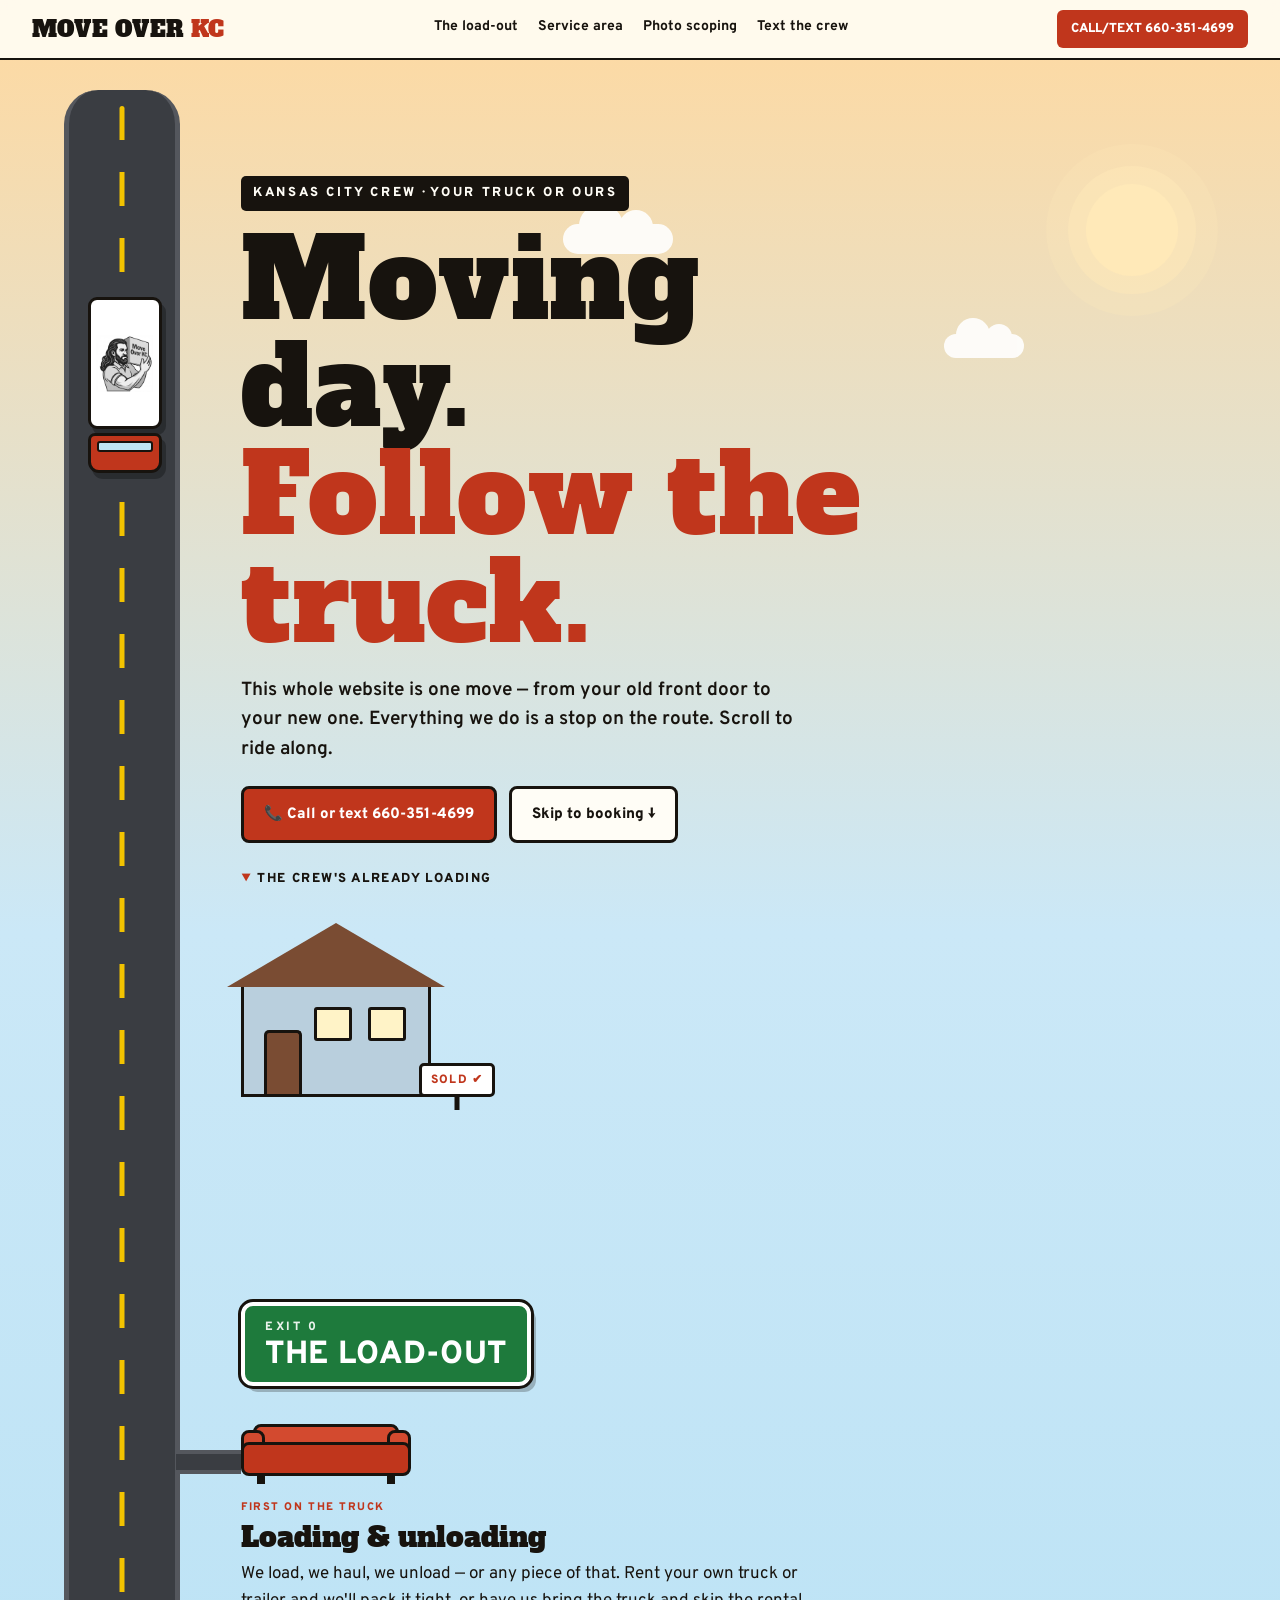
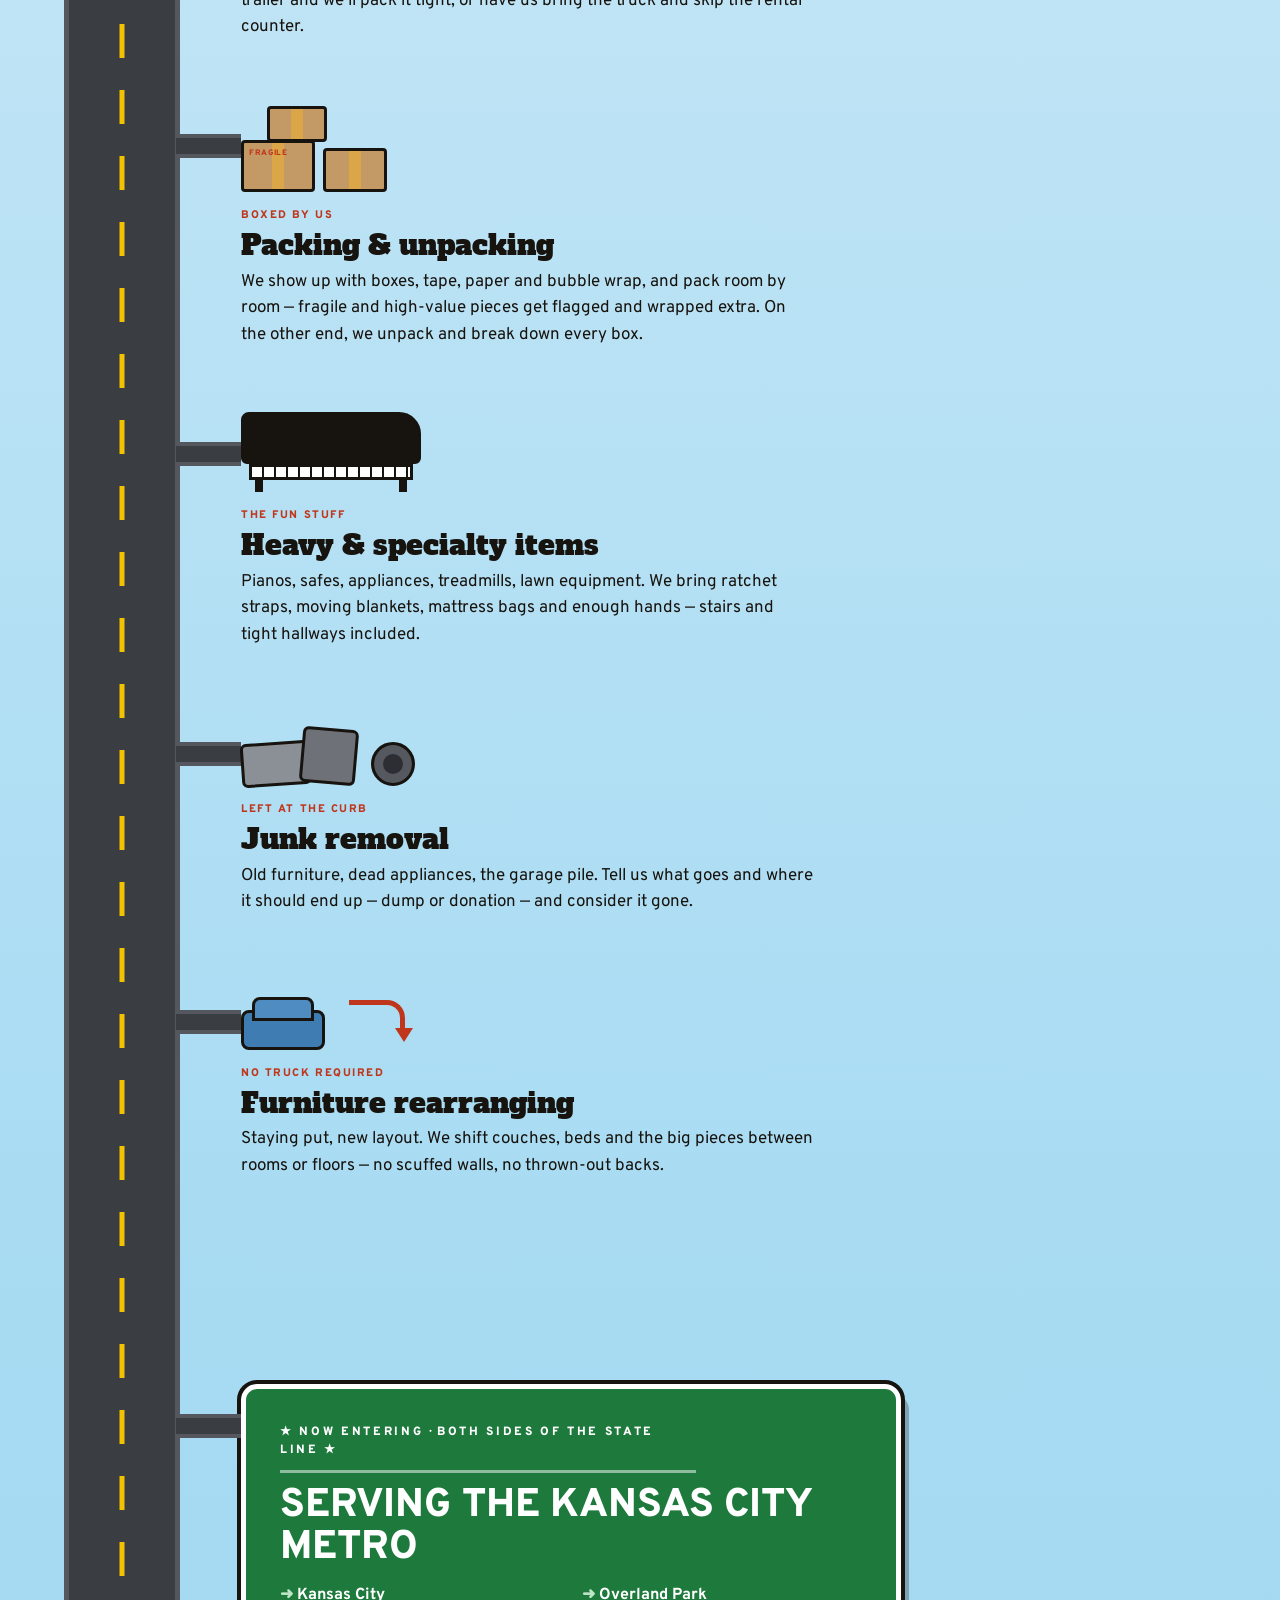
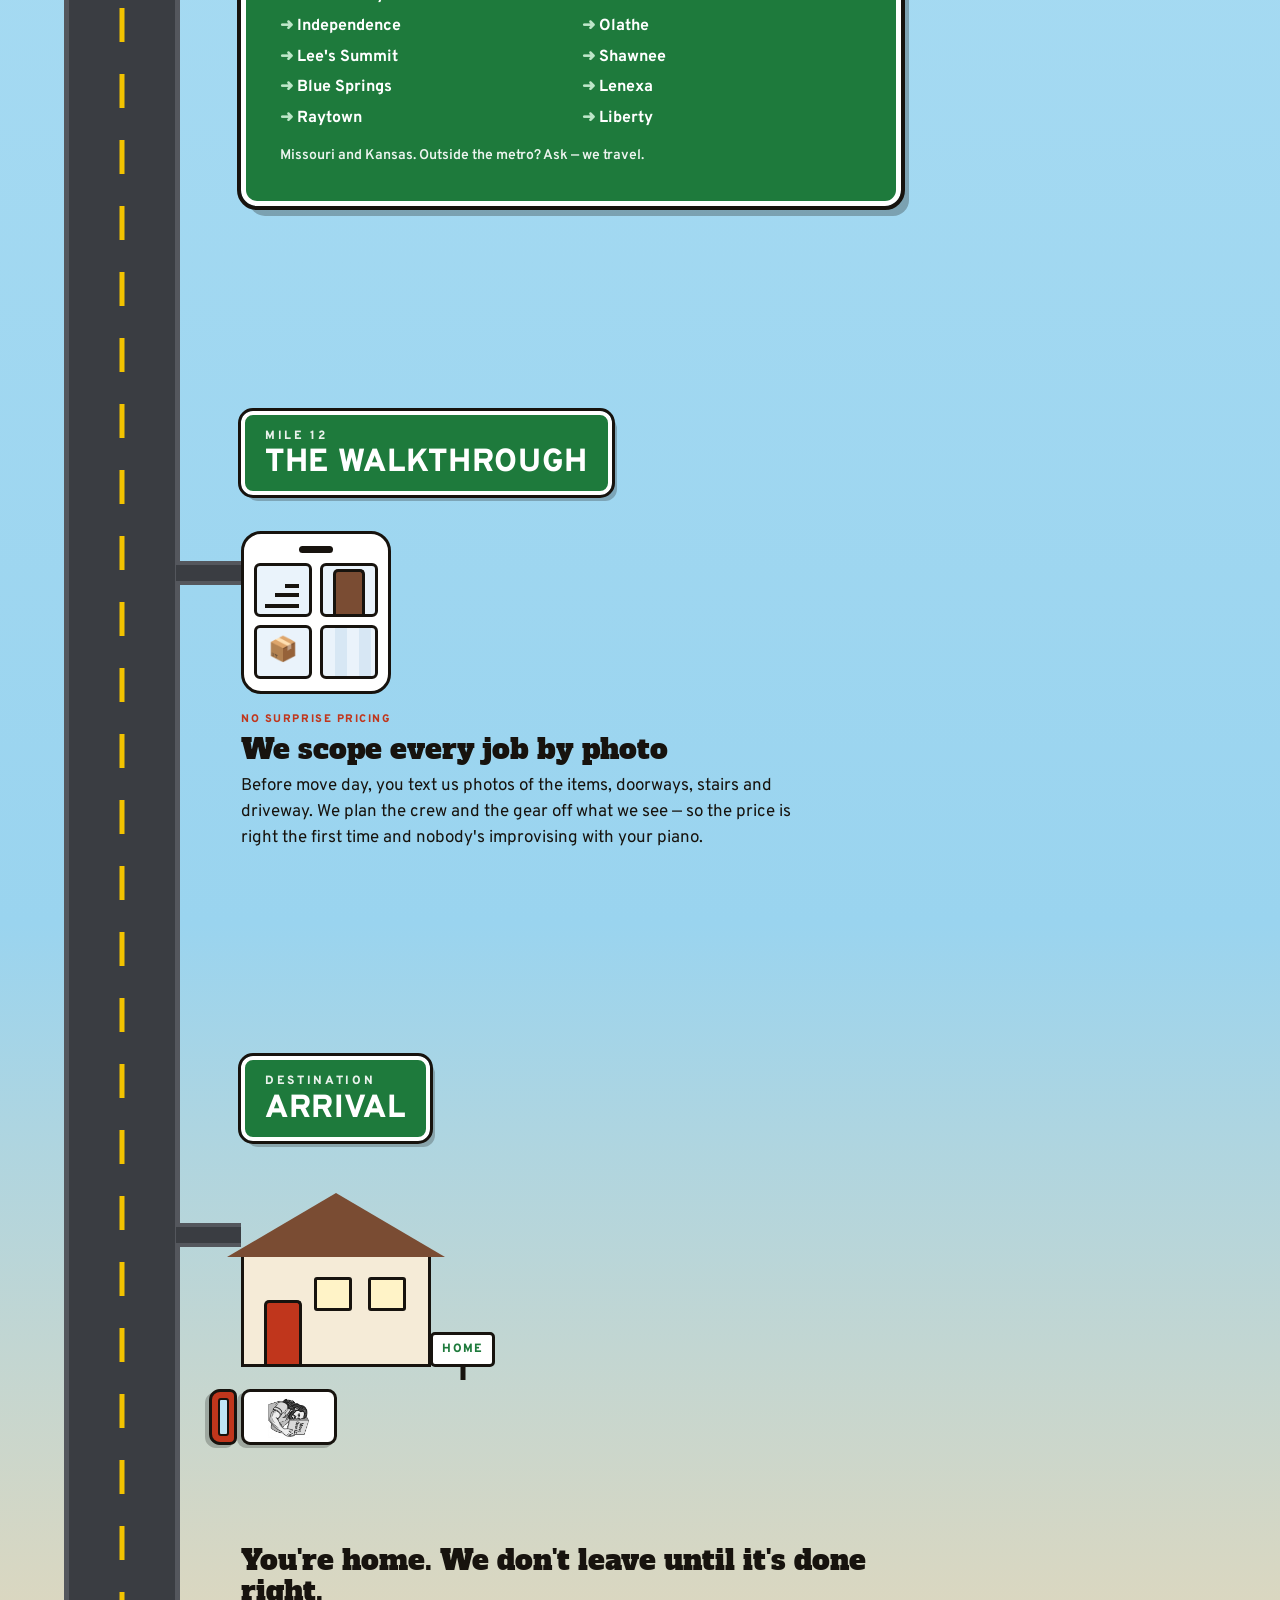
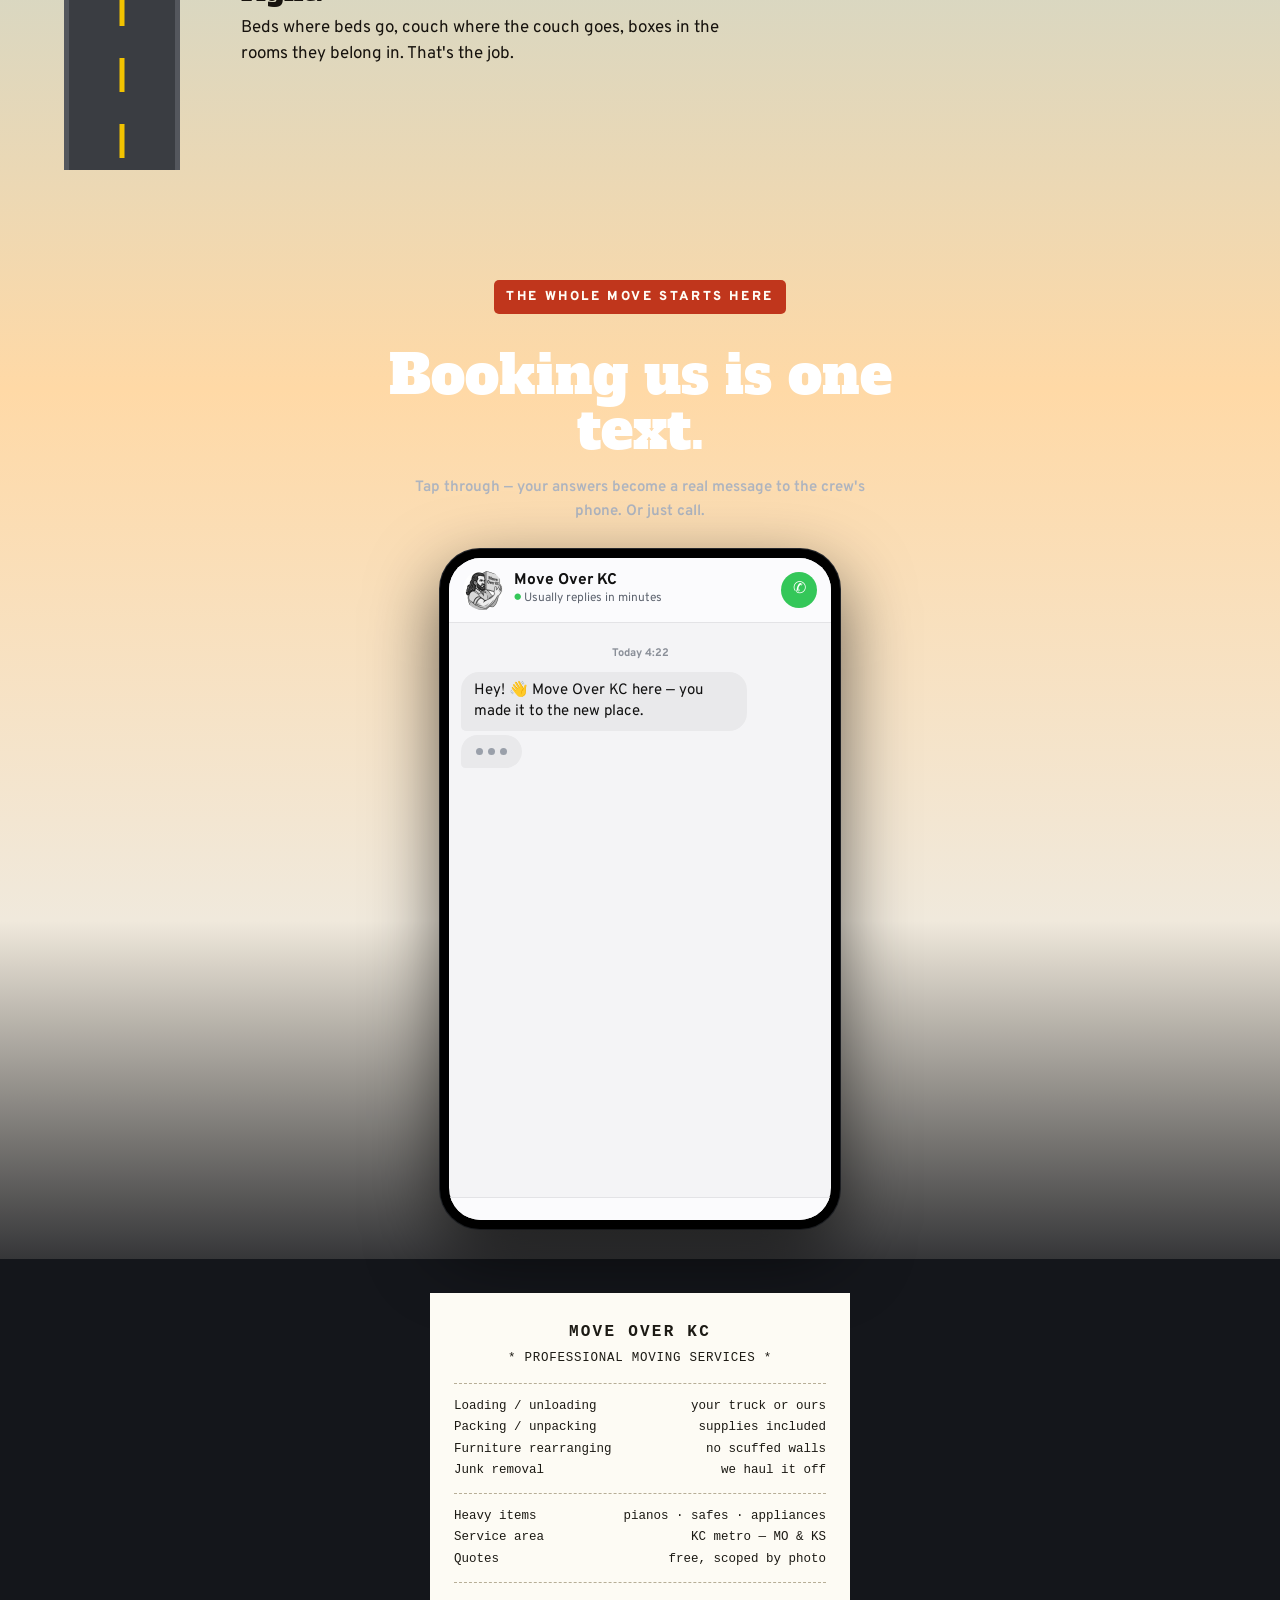
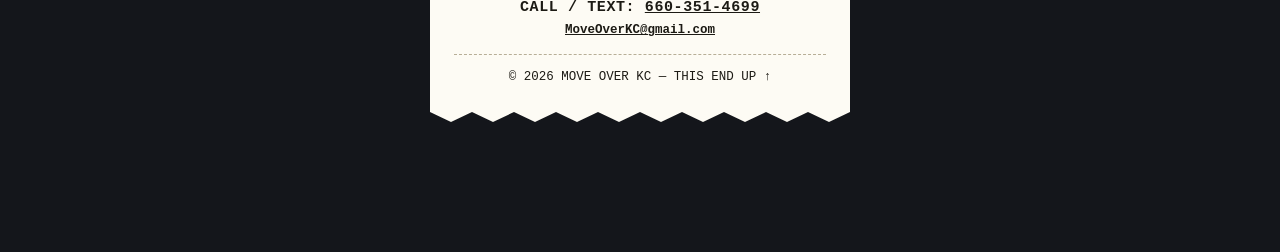
==== commit a122ef71: "Add files via upload" ====
--- a/index.html
+++ b/index.html
@@ -1,1220 +1,1012 @@
-<!DOCTYPE html>
-<html lang="en">
-<head>
-<meta charset="UTF-8">
-<meta name="viewport" content="width=device-width, initial-scale=1.0">
-<title>Move Over KC - Client Intake Form</title>
-<style>
-body { 
-    font-family: 'Segoe UI', Tahoma, Geneva, Verdana, sans-serif; 
-    margin: 0; 
-    padding: 20px;
-    background: black;
-    min-height: 100vh;
-}
-
-.container { 
-    max-width: 900px; 
-    margin: 0 auto; 
-    background: #fff; 
-    padding: 3em; 
-    border-radius: 12px; 
-    box-shadow: 0 10px 30px rgba(0,0,0,0.2);
-}
-
-header { 
-    text-align: center; 
-    margin-bottom: 1em; 
-}
-
-h1 { 
-    color: #004d80; 
-    font-size: 2.5em; 
-    margin-top: 0em;
-    margin-bottom: 0em; 
-    text-shadow: 2px 2px 4px rgba(0,0,0,0.1);
-}
-
-h4 { 
-    color: #000000; 
-    font-size: 1em; 
-    margin-top: 0em;
-    margin-bottom: 0em; 
-    text-shadow: 2px 2px 4px rgba(0,0,0,0.1);
-}
-
-.subtitle {
-    color: #666;
-    font-size: 1.2em;
-    margin-bottom: 0em;
-    margin-top: .5em;
-}
-
-.form-section {
-    background: #f8f9fa;
-    padding: 1em;
-    margin: 1.5em 0;
-    border-radius: 8px;
-    border-left: 4px solid #004d80;
-}
-
-.form-section h2 {
-    color: #004d80;
-    margin-top: 0;
-    font-size: 1.5em;
-    display: flex;
-    align-items: center;
-    gap: 10px;
-}
-
-.form-section h3 {
-    color: #333;
-    margin-top: 1.5em;
-    font-size: 1.2em;
-}
-
-.form-row {
-    display: grid;
-    grid-template-columns: 1fr 1fr;
-    gap: .75em;
-    margin-bottom: 0em;
-}
-
-.form-group {
-    margin-bottom: 1em;
-}
-
-label {
-    display: block;
-    font-weight: 600;
-    color: #333;
-    margin-bottom: 0.5em;
-}
-
-.required::after {
-    content: " *";
-    color: #e74c3c;
-}
-
-input, select, textarea {
-    width: 100%;
-    padding: 0.8em;
-    border: 2px solid #ddd;
-    border-radius: 6px;
-    font-size: 1em;
-    transition: border-color 0.3s ease;
-    box-sizing: border-box;
-}
-
-input:focus, select:focus, textarea:focus {
-    outline: none;
-    border-color: #004d80;
-    box-shadow: 0 0 0 3px rgba(0, 77, 128, 0.1);
-}
-
-input:required:invalid {
-    border-color: #e74c3c;
-}
-
-input:required:valid {
-    border-color: #27ae60;
-}
-
-.checkbox-group {
-    display: grid;
-    grid-template-columns: repeat(auto-fit, minmax(200px, 1fr));
-    gap: 0.8em;
-    margin-top: 1em;
-    margin-bottom: 1em;
-}
-
-.checkbox-item {
-    display: flex;
-    align-items: center;
-    gap: 0.5em;
-    padding: 0.5em;
-    background: white;
-    border-radius: 6px;
-    border: 1px solid #e0e0e0;
-    transition: border-color 0.3s ease;
-}
-
-.checkbox-item input[type="checkbox"] {
-    width: auto;
-    margin: 0;
-}
-
-.checkbox-item label {
-    margin: 0;
-    font-weight: normal;
-    cursor: pointer;
-}
-
-.quantity-input {
-    width: 80px !important;
-    margin-left: 0.5em;
-}
-
-.hidden { display: none; }
-
-.toggle-section {
-    background: #e8f4ff;
-    border: 1px solid #004d80;
-    border-radius: 6px;
-    padding: 1em;
-    margin: 1em 0;
-}
-
-.submit-section {
-    text-align: center;
-    margin-top: 3em;
-    padding: 2em;
-    background: #f8f9fa;
-    border-radius: 8px;
-}
-
-.submit-btn {
-    background: linear-gradient(45deg, #004d80, #0066cc);
-    color: white;
-    padding: 1em 3em;
-    border: none;
-    border-radius: 50px;
-    font-size: 1.2em;
-    font-weight: 600;
-    cursor: pointer;
-    transition: all 0.3s ease;
-    box-shadow: 0 4px 15px rgba(0, 77, 128, 0.3);
-}
-
-.submit-btn:hover {
-    transform: translateY(-2px);
-    box-shadow: 0 6px 20px rgba(0, 77, 128, 0.4);
-}
-
-.notice {
-    background: #fff3cd;
-    border: 1px solid #ffeaa7;
-    border-radius: 6px;
-    padding: 1.5em;
-    margin: 2em 0;
-    color: #856404;
-}
-
-.contact-info {
-    background: #d1ecf1;
-    border: 1px solid #bee5eb;
-    border-radius: 6px;
-    padding: 1.5em;
-    margin: 2em 0;
-    color: #0c5460;
-}
-
-.location-details {
-    background: white;
-    border: 1px solid #ddd;
-    border-radius: 6px;
-    padding: 1.5em;
-    margin: 1em 0;
-}
-
-.error-message {
-    color: #e74c3c;
-    font-size: 0.9em;
-    margin-top: 0.5em;
-    display: none;
-}
-
-.services-error {
-    background: #ffeaea;
-    border: 1px solid #e74c3c;
-    border-radius: 6px;
-    padding: 1em;
-    margin-top: 1em;
-}
-
-.heavy-items-error {
-    background: #ffeaea;
-    border: 1px solid #e74c3c;
-    border-radius: 6px;
-    padding: 1em;
-    margin-top: 1em;
-}
-
-@media (max-width: 768px) {
-    .form-row {
-        grid-template-columns: 1fr;
-    }
-    
-    .container {
-        padding: 1.5em;
-    }
-    
-    .checkbox-group {
-        grid-template-columns: 1fr;
-    }
-}
-</style>
-</head>
-<body>
-
-<div class="container">
-    <header>
-        <img src="https://github.com/moveoverkc/moveoverkc-form/blob/v2Updates/logo%20variant.png?raw=true" 
-             alt="Move Over KC Logo" 
-             style="max-width: 200px; height: auto; margin-bottom: 0em;">
-        <h1>Move Over KC</h1>
-        <p class="subtitle">Professional Moving Services</p>
-        <p class="subtitle">Client Intake Form</p>
-    </header>
-
-    <form action="https://formsubmit.co/moveoverkc@gmail.com" method="POST" id="movingForm">
-        <input type="hidden" name="_next" value="https://moveoverkc.github.io/moveoverkc-form/thank-you.html">
-
-        <!-- Customer Information -->
-        <div class="form-section">
-            <h2>📋 Customer Information</h2>
-            <div class="form-row">
-                <div class="form-group">
-                    <label for="customerName" class="required">Full Name</label>
-                    <input type="text" id="customerName" name="Name" required>
-                </div>
-                <div class="form-group">
-                    <label for="customerPhone" class="required">Phone Number</label>
-                    <input type="tel" id="customerPhone" name="Phone" required>
-                </div>
-            </div>
-            <div class="form-group">
-                <label for="customerEmail" class="required">Email Address</label>
-                <input type="email" id="customerEmail" name="Email" required>
-            </div>
-        </div>
-        
-        <!-- Services Needed -->
-        <div class="form-section">
-            <h2>🚚 Services Needed <span style="color: #e74c3c;">*</span></h2>
-            <p style="color: #666; margin-bottom: 1em;">Please select at least one service:</p>
-            <div class="checkbox-group" id="servicesGroup">
-                <div class="checkbox-item">
-                    <input type="checkbox" id="needLoading" name="services[]" value="loading_unloading" onchange="toggleSection('loadingSection', this); validateServices()">
-                    <label for="needLoading">Loading/Unloading Help</label>
-                </div>
-                <div class="checkbox-item">
-                    <input type="checkbox" id="needPacking" name="services[]" value="packing" onchange="toggleSection('packingSection', this); validateServices()">
-                    <label for="needPacking">Packing Help</label>
-                </div>
-                <div class="checkbox-item">
-                    <input type="checkbox" id="needUnpacking" name="services[]" value="unpacking" onchange="toggleSection('unpackingSection', this); validateServices()">
-                    <label for="needUnpacking">Unpacking Help</label>
-               </div>
-                <!-- <div class="checkbox-item">
-                    <input type="checkbox" id="needSupplies" name="services[]" value="supplies" onchange="validateServices()">
-                    <label for="needSupplies">Moving Supplies</label>
-                </div>  -->
-                <div class="checkbox-item">
-                    <input type="checkbox" id="needRearranging" name="services[]" value="furniture_rearranging" onchange="toggleSection('rearrangingSection', this); validateServices()">
-                    <label for="needRearranging">Furniture Rearranging</label>
-                </div>
-                <div class="checkbox-item">
-                    <input type="checkbox" id="needJunkRemoval" name="services[]" value="junkRemoval" onchange="toggleSection('junkRemovalSection', this); validateServices()">
-                    <label for="needJunkRemoval">Junk Removal</label>
-                </div>
-                <div class="checkbox-item">
-                    <input type="checkbox" id="needOtherService" name="services[]" value="otherService" onchange="toggleSection('otherServiceSelection', this); validateServices()">
-                    <label for="needOtherService">Other Service(s) Not Listed</label>
-                </div>
-            </div>
-            <div id="servicesError" class="error-message services-error">
-                <strong>Please select at least one service to continue.</strong>
-            </div>
-        </div>
-
-
-        <!-- Loading/Unloading Section -->
-        <div id="loadingSection" class="toggle-section hidden">
-            <h3>📦 Loading & Unloading Details</h3>
-            
-            <h4>Service Type <span style="color: #e74c3c;">*</span></h4>
-            <p style="color: #666; margin-bottom: 1em; font-size: 0.9em;">Please select what type of loading/unloading service you need:</p>
-            <div class="checkbox-group" id="loadingTypeGroup">
-                <div class="checkbox-item">
-                    <input type="checkbox" id="onlyLoading" name="loading_type[]" value="only_loading" onchange="validateLoadingType(); handleLoadingType()">
-                    <label for="onlyLoading">Only Loading</label>
-                </div>
-                <div class="checkbox-item">
-                    <input type="checkbox" id="onlyUnloading" name="loading_type[]" value="only_unloading" onchange="validateLoadingType(); handleLoadingType()">
-                    <label for="onlyUnloading">Only Unloading</label>
-                </div>
-                <div class="checkbox-item">
-                    <input type="checkbox" id="bothLoadingUnloading" name="loading_type[]" value="both_loading_unloading" onchange="validateLoadingType(); handleLoadingType()">
-                    <label for="bothLoadingUnloading">Both Loading and Unloading</label>
-                </div>
-            </div>
-            <div id="loadingTypeError" class="error-message heavy-items-error">
-                <strong>Please select a loading/unloading service type.</strong>
-            </div>
-            
-            <!-- Moving Truck Section - Hidden by default -->
-            <div id="truckSection" class="hidden">
-                <h4>Moving Truck <span style="color: #e74c3c;">*</span></h4>
-                <div class="checkbox-group" id="truckGroup">
-                    <div class="checkbox-item">
-                        <input type="checkbox" id="Truck" name="truck[]" value="truck" onchange="validateTruck()">
-                        <label for="Truck">I would like Move Over KC to Provide a truck</label>
-                    </div>
-                    <div class="checkbox-item">
-                        <input type="checkbox" id="noTruck" name="truck[]" value="noTruck" onchange="validateTruck()">
-                        <label for="noTruck">I will provide my own truck/trailer</label>
-                    </div>
-                </div>
-                <div id="truckError" class="error-message heavy-items-error">
-                    <strong>Please specify a truck option.</strong>
-                </div>
-            </div>
-            
-            <h4>Moving Details <span style="color: #e74c3c;">*</span></h4>
-            <div class="form-row">
-                <div class="location-details" id="startLocationDetails">
-                    <h4>Starting Location</h4>
-                    <div class="form-group">
-                        <label for="startPropertyType" class="required">Property Type</label>
-                        <select id="startPropertyType" name="Start Property Type" data-conditional-required="loadingSection">
-                            <option value="">Select property type</option>
-                            <option value="single-floor-home">Single-Floor Home</option>
-                            <option value="multi-level-home">Multi-Level Home</option>
-                            <option value="apartment">Apartment</option>
-                            <option value="townhome">Townhome</option>
-                            <option value="duplex">Duplex</option>
-                            <option value="storage-unit">Storage Unit</option>
-                            <option value="office">Office</option>
-                            <option value="other">Other</option>
-                        </select>
-                    </div>
-                    <div class="form-row">
-                        <div class="form-group">
-                            <label for="startStairs" class="required">Number of Stairs</label>
-                            <input type="number" id="startStairs" name="Start Stairs" min="0" data-conditional-required="loadingSection">
-                        </div>
-                        <div class="form-group">
-                            <label for="startFloor" class="required">Floor Level</label>
-                            <select id="startFloor" name="Start Floor" data-conditional-required="loadingSection">
-                                <option value="ground">Ground Floor</option>
-                                <option value="1">1st Floor</option>
-                                <option value="2">2nd Floor</option>
-                                <option value="3">3rd Floor</option>
-                                <option value="4+">4th Floor or Higher</option>
-                            </select>
-                        </div>
-                    </div>
-                    <div class="form-group">
-                        <label for="startElevator" class="required">Elevator Access</label>
-                        <select id="startElevator" name="Start Elevator" data-conditional-required="loadingSection">
-                            <option value="none">No Elevator</option>
-                            <option value="regular">Regular Elevator</option>
-                            <option value="service">Service Elevator</option>
-                        </select>
-                    </div>
-                    <div class="form-group">
-                        <label for="startParking" class="required">Parking/Access Notes</label>
-                        <input type="text" id="startParking" name="Start Parking" placeholder="e.g., street parking, long driveway, loading dock" data-conditional-required="loadingSection">
-                    </div>
-                </div>
-
-                <div class="location-details" id="endLocationDetails">
-                    <h4>Ending Location</h4>
-                    <div class="form-group">
-                        <label for="endPropertyType" class="required">Property Type</label>
-                        <select id="endPropertyType" name="End Property Type" data-conditional-required="loadingSection">
-                            <option value="">Select property type</option>
-                            <option value="single-floor-home">Single-Floor Home</option>
-                            <option value="multi-level-home">Multi-Level Home</option>
-                            <option value="apartment">Apartment</option>
-                            <option value="townhome">Townhome</option>
-                            <option value="duplex">Duplex</option>
-                            <option value="storage-unit">Storage Unit</option>
-                            <option value="office">Office</option>
-                            <option value="other">Other</option>
-                        </select>
-                    </div>
-                    <div class="form-row">
-                        <div class="form-group">
-                            <label for="endStairs" class="required">Number of Stairs</label>
-                            <input type="number" id="endStairs" name="End Stairs" min="0" data-conditional-required="loadingSection">
-                        </div>
-                        <div class="form-group">
-                            <label for="endFloor" class="required">Floor Level</label>
-                            <select id="endFloor" name="End Floor" data-conditional-required="loadingSection">
-                                <option value="ground">Ground Floor</option>
-                                <option value="1">1st Floor</option>
-                                <option value="2">2nd Floor</option>
-                                <option value="3">3rd Floor</option>
-                                <option value="4+">4th Floor or Higher</option>
-                            </select>
-                        </div>
-                    </div>
-                    <div class="form-group">
-                        <label for="endElevator" class="required">Elevator Access</label>
-                        <select id="endElevator" name="End Elevator" data-conditional-required="loadingSection">
-                            <option value="none">No Elevator</option>
-                            <option value="regular">Regular Elevator</option>
-                            <option value="service">Service Elevator</option>
-                        </select>
-                    </div>
-                    <div class="form-group">
-                        <label for="endParking" class="required">Parking/Access Notes</label>
-                        <input type="text" id="endParking" name="End Parking" placeholder="e.g., street parking, long driveway, loading dock" data-conditional-required="loadingSection">
-                    </div>
-                </div>
-            </div>
-
-            <h4>Heavy/Specialty Items <span style="color: #e74c3c;">*</span></h4>
-            <p style="color: #666; margin-bottom: 1em; font-size: 0.9em;">Please select at least one heavy/specialty item or indicate "No heavy items":</p>
-            <div class="checkbox-group" id="heavyItemsGroup">
-                <div class="checkbox-item">
-                    <input type="checkbox" id="piano" name="heavy_items[]" value="piano" onchange="validateHeavyItems()">
-                    <label for="piano">Piano</label>
-                    <input type="number" class="quantity-input hidden" id="pianoQty" name="piano_qty" min="1" placeholder="Qty">
-                </div>
-                <div class="checkbox-item">
-                    <input type="checkbox" id="appliances" name="heavy_items[]" value="appliances" onchange="validateHeavyItems()">
-                    <label for="appliances">Large Appliances</label>
-                    <input type="number" class="quantity-input hidden" id="appliancesQty" name="appliances_qty" min="1" placeholder="Qty">
-                </div>
-                <div class="checkbox-item">
-                    <input type="checkbox" id="furniture" name="heavy_items[]" value="furniture" onchange="validateHeavyItems()">
-                    <label for="furniture">Heavy Furniture</label>
-                    <input type="number" class="quantity-input hidden" id="furnitureQty" name="furniture_qty" min="1" placeholder="Qty">
-                </div>
-                <div class="checkbox-item">
-                    <input type="checkbox" id="safe" name="heavy_items[]" value="safe" onchange="validateHeavyItems()">
-                    <label for="safe">Safe</label>
-                    <input type="number" class="quantity-input hidden" id="safeQty" name="safe_qty" min="1" placeholder="Qty">
-                </div>
-                <div class="checkbox-item">
-                    <input type="checkbox" id="mattress" name="heavy_items[]" value="mattress" onchange="validateHeavyItems()">
-                    <label for="mattress">Mattress</label>
-                    <input type="number" class="quantity-input hidden" id="mattressQty" name="mattress_qty" min="1" placeholder="Qty">
-                </div>
-                <div class="checkbox-item">
-                    <input type="checkbox" id="exerciseequipment" name="heavy_items[]" value="exerciseequipment" onchange="validateHeavyItems()">
-                    <label for="exerciseequipment">Exercise Equipment</label>
-                    <input type="number" class="quantity-input hidden" id="exerciseQty" name="exercise_qty" min="1" placeholder="Qty">
-                </div>
-                <div class="checkbox-item">
-                    <input type="checkbox" id="lawnequipment" name="heavy_items[]" value="lawnequipment" onchange="validateHeavyItems()">
-                    <label for="lawnequipment">Lawn Equipment</label>
-                    <input type="number" class="quantity-input hidden" id="lawnQty" name="lawn_qty" min="1" placeholder="Qty">
-                </div>
-                <div class="checkbox-item">
-                    <input type="checkbox" id="noheavy" name="heavy_items[]" value="no_heavy_items" onchange="validateHeavyItems(); handleNoHeavyItems(this)">
-                    <label for="noheavy">No heavy items</label>
-                </div>
-                <div class="checkbox-item">
-                    <input type="checkbox" id="otherHeavy" name="heavy_items[]" value="other" onchange="validateHeavyItems()">
-                    <label for="otherHeavy">Other item</label>
-                    <input type="number" class="quantity-input hidden" id="otherHeavyQty" name="other_heavy_qty" min="1" placeholder="Qty">
-                </div>
-            </div>
-            <div id="heavyItemsError" class="error-message heavy-items-error">
-                <strong>Please select at least one heavy/specialty item or indicate "No heavy items".</strong>
-            </div>
-            
-            <div class="form-group">
-                <label for="specialItems">Additional Heavy/Specialty Items</label>
-                <textarea id="specialItems" name="Special Items" rows="3" placeholder="Describe any other heavy, fragile, or specialty items"></textarea>
-            </div>
-
-            <h4>Moving Equipment</h4>
-            <p style="color: #666; margin-bottom: 1em; font-size: 0.9em;">Please select any equipment needed:</p>
-            <div class="checkbox-group" id="movingEquipmentGroup">
-                <div class="checkbox-item">
-                    <input type="checkbox" id="straps" name="movingEquipment[]" value="straps" onchange="validatemovingEquipmentItems()">
-                    <label for="straps">Ratchet Straps</label>
-                    <input type="number" class="quantity-input hidden" id="strapsQty" name="straps_qty" min="1" placeholder="Qty">
-                </div>
-                <div class="checkbox-item">
-                    <input type="checkbox" id="blankets" name="movingEquipment[]" value="blankets" onchange="validatemovingEquipmentItems()">
-                    <label for="blankets">Moving Blankets</label>
-                    <input type="number" class="quantity-input hidden" id="blanketsQty" name="blankets_qty" min="1" placeholder="Qty">
-                </div>
-                <div class="checkbox-item">
-                    <input type="checkbox" id="bags" name="movingEquipment[]" value="bags" onchange="validatemovingEquipmentItems()">
-                    <label for="bags">Mattress Bags (Please note matress sizes)</label>
-                    <input type="number" class="quantity-input hidden" id="bagsQty" name="bags_qty" min="1" placeholder="Qty">
-                </div>
-                <div class="checkbox-item">
-                    <input type="checkbox" id="otherEquipment" name="movingEquipment[]" value="other" onchange="validatemovingEquipmentItems()">
-                    <label for="otherEquipment">Other (Please note)</label>
-                    <input type="number" class="quantity-input hidden" id="otherEquipmentQty" name="other_equipment_qty" min="1" placeholder="Qty">
-                </div>
-            </div>
-            
-            <div class="form-group">
-                <label for="movingEquipmentDetails">Additional Moving Equipment</label>
-                <textarea id="movingEquipmentDetails" name="Moving Equipment Details" rows="3" placeholder="Describe any other moving equipment needed"></textarea>
-            </div>
-        </div>
-
-
-
-        <!-- Move Details -->
-        <div class="form-section">
-            <h2>📅 Move Details</h2>
-            <div class="form-row">
-                <div class="form-group">
-                    <label for="moveDate" class="required">Moving Date</label>
-                    <input type="date" id="moveDate" name="Move Date" required>
-                </div>
-                <div class="form-group">
-                    <label for="startTime" class="required">Preferred Start Time</label>
-                    <input type="time" id="startTime" name="Start Time">
-                </div>
-            </div>
-            <div class="form-group" id="startAddressGroup">
-                <label for="startAddress" class="required">Starting Address</label>
-                <input type="text" id="startAddress" name="Starting Address" required placeholder="Street address, city, state, zip">
-            </div>
-            <div class="form-group" id="endAddressGroup">
-                <label for="endAddress" class="required">Ending Address</label>
-                <input type="text" id="endAddress" name="Ending Address" required placeholder="Street address, city, state, zip">
-            </div>
-            <div class="form-group">
-                <label for="additionalStops">Additional Stops</label>
-                <textarea id="additionalStops" name="Additional Stops" rows="2" placeholder="List any additional stops along the way"></textarea>
-            </div>
-        </div>
-
-
-
-        <!-- Packing Section -->
-        <div id="packingSection" class="toggle-section hidden">
-            <h3>📦 Packing Details</h3>
-            <div class="form-row">
-                <div class="form-group">
-                    <label for="packingDate">Packing Date</label>
-                    <input type="date" id="packingDate" name="Packing Date" data-conditional-required="packingSection">
-                </div>
-                <div class="form-group">
-                    <label for="packingTime">Packing Time</label>
-                    <input type="time" id="packingTime" name="Packing Time">
-                </div>
-            </div>
-            <div class="form-group">
-                <label for="packingAreas" class="required">Rooms/Areas to Pack</label>
-                <textarea id="packingAreas" name="Packing Areas" rows="3" placeholder="List rooms or areas that need packing" data-conditional-required="packingSection"></textarea>
-            </div>
-            <div class="form-group">
-                <label for="fragileItems">Fragile/High-Value Items</label>
-                <textarea id="fragileItems" name="Fragile Items" rows="3" placeholder="Describe fragile or valuable items requiring special care"></textarea>
-            </div>
-
-            <h4>Packing Supplies </h4>
-            <p style="color: #666; margin-bottom: 1em; font-size: 0.9em;">Please select packing supplies that are needed:</p>
-            <div class="checkbox-group" id="packingSuppliesGroup">
-                <div class="checkbox-item">
-                    <input type="checkbox" id="smallMovingBox" value="smallMovingBox" onchange="validatePackingSupplies()">
-                    <label for="smallMovingBox">Small Moving Boxes</label>
-                    <input type="number" class="quantity-input hidden" id="smallMovingBoxQty" name="smallMovingBox_qty" min="1" placeholder="Qty">
-                </div>
-                <div class="checkbox-item">
-                    <input type="checkbox" id="mediumMovingBox" value="mediumMovingBox" onchange="validatePackingSupplies()">
-                    <label for="mediumMovingBox">Medium Moving Boxes</label>
-                    <input type="number" class="quantity-input hidden" id="mediumMovingBoxQty" name="mediumMovingBox_qty" min="1" placeholder="Qty">
-                </div>
-                <div class="checkbox-item">
-                    <input type="checkbox" id="largeMovingBox" value="largeMovingBox" onchange="validatePackingSupplies()">
-                    <label for="largeMovingBox">Large Moving Boxes</label>
-                    <input type="number" class="quantity-input hidden" id="largeMovingBoxQty" name="largeMovingBox_qty" min="1" placeholder="Qty">
-                </div>
-                <div class="checkbox-item">
-                    <input type="checkbox" id="extralargeMovingBox" value="extralargeMovingBox" onchange="validatePackingSupplies()">
-                    <label for="extralargeMovingBox">Extra Large Moving Boxes</label>
-                    <input type="number" class="quantity-input hidden" id="extralargeMovingBoxQty" name="extralargeMovingBox_qty" min="1" placeholder="Qty">
-                </div>
-                <div class="checkbox-item">
-                    <input type="checkbox" id="tvMovingBox" value="tvMovingBox" onchange="validatePackingSupplies()">
-                    <label for="tvMovingBox">TV Moving Boxes</label>
-                    <input type="number" class="quantity-input hidden" id="tvMovingBoxQty" name="tvMovingBox_qty" min="1" placeholder="Qty">
-                </div>
-                <div class="checkbox-item">
-                    <input type="checkbox" id="otherMovingBox" value="otherMovingBox" onchange="validatePackingSupplies()">
-                    <label for="otherMovingBox">Other Moving Box Boxes (please describe in notes)</label>
-                    <input type="number" class="quantity-input hidden" id="otherMovingBoxQty" name="otherMovingBox_qty" min="1" placeholder="Qty">
-                </div>
-                <div class="checkbox-item">
-                    <input type="checkbox" id="tapeRoll" value="tapeRoll" onchange="validatePackingSupplies()">
-                    <label for="tapeRoll">Rolls of Tape</label>
-                    <input type="number" class="quantity-input hidden" id="tapeRollQty" name="tapeRoll_qty" min="1" placeholder="Qty">
-                </div>
-                <div class="checkbox-item">
-                    <input type="checkbox" id="plasticRoll" value="plasticRoll" onchange="validatePackingSupplies()">
-                    <label for="plasticRoll">Rolls of Plastic Wrap</label>
-                    <input type="number" class="quantity-input hidden" id="plasticRollQty" name="plasticRoll_qty" min="1" placeholder="Qty">
-                </div>
-                <div class="checkbox-item">
-                    <input type="checkbox" id="paperRoll" value="paperRoll" onchange="validatePackingSupplies()">
-                    <label for="paperRoll">Rolls of Packing Paper</label>
-                    <input type="number" class="quantity-input hidden" id="paperRollQty" name="paperRoll_qty" min="1" placeholder="Qty">
-                </div>
-                <div class="checkbox-item">
-                    <input type="checkbox" id="bubbleWrap" value="bubbleWrap" onchange="validatePackingSupplies()">
-                    <label for="bubbleWrap">Rolls of Bubble Wrap</label>
-                    <input type="number" class="quantity-input hidden" id="bubbleWrapQty" name="bubbleWrap_qty" min="1" placeholder="Qty">
-                </div>
-                <div class="checkbox-item">
-                    <input type="checkbox" id="fragileSticker" value="fragileSticker" onchange="validatePackingSupplies()">
-                    <label for="fragileSticker">Fragile Stickers</label>
-                    <input type="number" class="quantity-input hidden" id="fragileStickerQty" name="fragileSticker_qty" min="1" placeholder="Qty">
-                </div>
-                <div class="checkbox-item">
-                    <input type="checkbox" id="mattressBags" value="mattressBags" onchange="validatePackingSupplies()">
-                    <label for="mattressBags">Mattress Bags (please specify sizes in notes)</label>
-                    <input type="number" class="quantity-input hidden" id="mattressBagsQty" name="mattressBags_qty" min="1" placeholder="Qty">
-                </div>
-            </div>
-            
-            <div class="form-group">
-                <label for="packingDetailsAdditionalNotes">Packing Detail Notes</label>
-                <textarea id="packingDetailsAdditionalNotes" name="Packing Detail Notes" rows="3" placeholder="Please describe any additional information about needed packing supplies"></textarea>
-            </div>
-        </div>
-
-        <!-- Unpacking Section -->
-        <div id="unpackingSection" class="toggle-section hidden">
-            <h3>📦 Unpacking Details</h3>
-            <div class="form-row">
-                <div class="form-group">
-                    <label for="unpackingDate" class="required">Unpacking Date</label>
-                    <input type="date" id="unpackingDate" name="Unpacking Date" data-conditional-required="unpackingSection">
-                </div>
-                <div class="form-group">
-                    <label for="unpackingTime">Unpacking Time</label>
-                    <input type="time" id="unpackingTime" name="Unpacking Time">
-                </div>
-            </div>
-            <!-- <div class="form-group">
-                <label for="unpackingAddress" class="required">Unpacking Address</label>
-                <input type="text" id="unpackingAddress" name="Unpacking Address" placeholder="Street address, city, state, zip" data-conditional-required="unpackingSection">
-            </div> -->
-            <div class="form-group">
-                <label for="unpackingDetails">Unpacking Additional Notes</label>
-                <textarea id="unpackingDetails" name="Unpacking Details" rows="3" placeholder="Describe any additional details for unpacking"></textarea>
-            </div>
-        </div>
-
-        <!-- Furniture Rearranging Section -->
-        <div id="rearrangingSection" class="toggle-section hidden">
-            <h3>🪑 Furniture Rearranging Details</h3>
-            <div class="form-group">
-                <label for="rearrangingDetails" class="required">Rearranging Details</label>
-                <textarea id="rearrangingDetails" name="Rearranging Details" rows="4" placeholder="Please describe what furniture needs to be rearranged, moved between rooms, or repositioned. Include details about the current location and desired location of items." data-conditional-required="rearrangingSection"></textarea>
-            </div>
-            <div class="form-row">
-                <div class="form-group">
-                    <label for="rearrangingDate">Preferred Date for Rearranging</label>
-                    <input type="date" id="rearrangingDate" name="Rearranging Date">
-                </div>
-                <div class="form-group">
-                    <label for="rearrangingTime">Preferred Time</label>
-                    <input type="time" id="rearrangingTime" name="Rearranging Time">
-                </div>
-            </div>
-        </div>
-
-        <!-- Junk Removal Section -->
-        <div id="junkRemovalSection" class="toggle-section hidden">
-            <h3>🚮 Junk Removal Details</h3>
-            <div class="form-group">
-                <label for="junkRemovalDetails" class="required">Please list all items to be hauled and desired dumping location</label>
-                <textarea id="junkRemovalDetails" name="Junk Removal Details" rows="3" placeholder="Items to be hauled" data-conditional-required="junkRemovalSection"></textarea>
-            </div>
-        </div>
-        
-        <!-- Other Services Section -->
-        <div id="otherServiceSelection" class="toggle-section hidden">
-            <h3>🛎️Other Service(s) details</h3>
-            <div class="form-group">
-                <label for="otherServiceDetails" class="required">Please list what service(s) you require. Include as much detail as possible.</label>
-                <textarea id="otherServiceDetails" name="Other Service Needed" rows="3" placeholder="Include all details about the services needed" data-conditional-required="otherServiceSelection"></textarea>
-            </div>
-        </div>
-
-        <!-- Additional Information -->
-        <div class="form-section">
-            <h2>💬 Additional Information</h2>
-            <div class="form-group">
-                <label for="specialRequests">Special Requests or Notes</label>
-                <textarea id="specialRequests" name="Special Requests" rows="4" placeholder="Any additional information, special requests, or concerns"></textarea>
-            </div>
-            <div class="form-group">
-                <label for="referralSource">How did you hear about us?</label>
-                <select id="referralSource" name="Referral Source">
-                    <option value="">Select source</option>
-                    <option value="google">Google Search</option>
-                    <option value="facebook">Facebook</option>
-                    <option value="friend">Friend/Family Referral</option>
-                    <option value="previous-customer">Previous Customer</option>
-                    <option value="online-review">Online Reviews</option>
-                    <option value="other">Other</option>
-                </select>
-            </div>
-        </div>
-
-        <!-- Important Notice -->
-        <div class="notice">
-            <h3>📸 Important: Photo Documentation Required</h3>
-            <p>After submitting this form, please take photos of:</p>
-            <ul>
-                <li>All items mentioned in this form</li>
-                <li>All doorways, stairs, and hallways</li>
-                <li>Driveways and access points</li>
-                <li>Any obstacles or challenges</li>
-            </ul>
-            <p><strong>Email photos to: MoveOverKC@gmail.com</strong><br>
-            Subject line: [Your First and Last Name] - Move Photos</p>
-        </div>
-
-        <!-- Contact Information -->
-        <div class="contact-info">
-            <h3>📞 Need Help?</h3>
-            <p>If you have questions or need assistance with this form:</p>
-            <p><strong>Call/Text:</strong> 660-351-4699<br>
-            <strong>Email:</strong> MoveOverKC@gmail.com</p>
-        </div>
-
-        <!-- Submit Section -->
-        <div class="submit-section">
-            <button type="submit" class="submit-btn">Submit Moving Request</button>
-        </div>
-    </form>
-</div>
-
-<script>
-function validateServices() {
-    const serviceCheckboxes = document.querySelectorAll('input[name="services[]"]');
-    const errorDiv = document.getElementById('servicesError');
-    const servicesGroup = document.getElementById('servicesGroup');
-    
-    let isChecked = false;
-    serviceCheckboxes.forEach(checkbox => {
-        if (checkbox.checked) {
-            isChecked = true;
-        }
-    });
-    
-    if (isChecked) {
-        errorDiv.style.display = 'none';
-        servicesGroup.style.borderColor = '';
-    } else {
-        errorDiv.style.display = 'block';
-        servicesGroup.style.borderColor = '#e74c3c';
-    }
-    
-    return isChecked;
-}
-
-function validateLoadingType() {
-    const loadingCheckbox = document.getElementById('needLoading');
-    if (!loadingCheckbox.checked) return true; // Only validate if loading service is selected
-    
-    const loadingTypeCheckboxes = document.querySelectorAll('input[name="loading_type[]"]');
-    const errorDiv = document.getElementById('loadingTypeError');
-    const loadingTypeGroup = document.getElementById('loadingTypeGroup');
-    
-    let isChecked = false;
-    loadingTypeCheckboxes.forEach(checkbox => {
-        if (checkbox.checked) {
-            isChecked = true;
-        }
-    });
-    
-    if (isChecked) {
-        errorDiv.style.display = 'none';
-        loadingTypeGroup.style.borderColor = '';
-    } else {
-        errorDiv.style.display = 'block';
-        loadingTypeGroup.style.borderColor = '#e74c3c';
-    }
-    
-    return isChecked;
-}
-
-function validateHeavyItems() {
-    const loadingCheckbox = document.getElementById('needLoading');
-    if (!loadingCheckbox.checked) return true; // Only validate if loading service is selected
-    
-    const heavyItemCheckboxes = document.querySelectorAll('input[name="heavy_items[]"]');
-    const errorDiv = document.getElementById('heavyItemsError');
-    const heavyItemsGroup = document.getElementById('heavyItemsGroup');
-    
-    let isChecked = false;
-    heavyItemCheckboxes.forEach(checkbox => {
-        if (checkbox.checked) {
-            isChecked = true;
-        }
-    });
-    
-    if (isChecked) {
-        errorDiv.style.display = 'none';
-        heavyItemsGroup.style.borderColor = '';
-    } else {
-        errorDiv.style.display = 'block';
-        heavyItemsGroup.style.borderColor = '#e74c3c';
-    }
-    
-    return isChecked;
-}
-
-function validateTruck() {
-    const loadingCheckbox = document.getElementById('needLoading');
-    const bothLoadingUnloading = document.getElementById('bothLoadingUnloading');
-    if (!loadingCheckbox.checked || !bothLoadingUnloading.checked) return true;
-    
-    const truckCheckboxes = document.querySelectorAll('input[name="truck[]"]');
-    const errorDiv = document.getElementById('truckError');
-    const truckGroup = document.getElementById('truckGroup');
-    
-    let isChecked = false;
-    truckCheckboxes.forEach(checkbox => {
-        if (checkbox.checked) {
-            isChecked = true;
-        }
-    });
-    
-    if (isChecked) {
-        errorDiv.style.display = 'none';
-        truckGroup.style.borderColor = '';
-    } else {
-        errorDiv.style.display = 'block';
-        truckGroup.style.borderColor = '#e74c3c';
-    }
-    
-    return isChecked;
-}
-
-function validatemovingEquipmentItems() {
-    // This is optional equipment, so no validation needed
-    // Just handle the quantity input visibility
-    const checkbox = event.target;
-    const qtyInput = checkbox.parentNode.querySelector('.quantity-input');
-    if (qtyInput) {
-        qtyInput.classList.toggle('hidden', !checkbox.checked);
-        if (!checkbox.checked) qtyInput.value = '';
-    }
-}
-
-function validatePackingSupplies(){
-    const checkbox = event.target;
-    const qtyInput = checkbox.parentNode.querySelector('.quantity-input');
-    if (qtyInput) {
-        qtyInput.classList.toggle('hidden', !checkbox.checked);
-        if (!checkbox.checked) qtyInput.value = '';
-    }
-}
-
-function handleLoadingType() {
-    const onlyLoading = document.getElementById('onlyLoading');
-    const onlyUnloading = document.getElementById('onlyUnloading');
-    const bothLoadingUnloading = document.getElementById('bothLoadingUnloading');
-    
-    // Only allow one selection
-    const loadingTypeCheckboxes = document.querySelectorAll('input[name="loading_type[]"]');
-    loadingTypeCheckboxes.forEach(cb => {
-        if (cb !== event.target) {
-            cb.checked = false;
-        }
-    });
-    
-    // Show/hide truck section based on selection
-    const truckSection = document.getElementById('truckSection');
-    if (bothLoadingUnloading.checked) {
-        truckSection.classList.remove('hidden');
-    } else {
-        truckSection.classList.add('hidden');
-        // Clear truck selections when hidden
-        const truckCheckboxes = document.querySelectorAll('input[name="truck[]"]');
-        truckCheckboxes.forEach(cb => cb.checked = false);
-        validateTruck();
-    }
-    
-    // Handle address requirements and location details
-    const startAddressGroup = document.getElementById('startAddressGroup');
-    const endAddressGroup = document.getElementById('endAddressGroup');
-    const startAddress = document.getElementById('startAddress');
-    const endAddress = document.getElementById('endAddress');
-    const startLocationDetails = document.getElementById('startLocationDetails');
-    const endLocationDetails = document.getElementById('endLocationDetails');
-    
-    if (onlyLoading.checked) {
-        // Only Loading: hide ending address and ending location details
-        endAddressGroup.classList.add('hidden');
-        endAddress.removeAttribute('required');
-        endAddress.value = '';
-        endLocationDetails.classList.add('hidden');
-        
-        startAddressGroup.classList.remove('hidden');
-        startAddress.setAttribute('required', 'required');
-        startLocationDetails.classList.remove('hidden');
-
-        requireEndLocationDetails(false);
-        requireStartLocationDetails(true);
-    } else if (onlyUnloading.checked) {
-        // Only Unloading: hide starting address and starting location details
-        startAddressGroup.classList.add('hidden');
-        startAddress.removeAttribute('required');
-        startAddress.value = '';
-        startLocationDetails.classList.add('hidden');
-        
-        endAddressGroup.classList.remove('hidden');
-        endAddress.setAttribute('required', 'required');
-        endLocationDetails.classList.remove('hidden');
-
-        requireEndLocationDetails(true);
-        requireStartLocationDetails(false);
-    } else if (bothLoadingUnloading.checked) {
-        // Both: show both addresses and location details
-        startAddressGroup.classList.remove('hidden');
-        endAddressGroup.classList.remove('hidden');
-        startAddress.setAttribute('required', 'required');
-        endAddress.setAttribute('required', 'required');
-        startLocationDetails.classList.remove('hidden');
-        endLocationDetails.classList.remove('hidden');
-
-        requireEndLocationDetails(true);
-        requireStartLocationDetails(true);
-    } else {
-        // No selection: show both but don't require
-        startAddressGroup.classList.remove('hidden');
-        endAddressGroup.classList.remove('hidden');
-        startLocationDetails.classList.remove('hidden');
-        endLocationDetails.classList.remove('hidden');
-
-        requireEndLocationDetails(false);
-        requireStartLocationDetails(false);
-    }
-}
-
-
-const endPropertyType = document.getElementById('endPropertyType');
-const endStairs = document.getElementById('endStairs');
-const endFloor = document.getElementById('endFloor');
-const endElevator = document.getElementById('endElevator');
-const endParking = document.getElementById('endParking');
-
-function requireEndLocationDetails(value){
-    if(value === true){
-        endPropertyType.setAttribute('required', 'required');
-        endStairs.setAttribute('required', 'required');
-        endFloor.setAttribute('required', 'required');
-        endElevator.setAttribute('required', 'required');
-        endParking.setAttribute('required', 'required');
-    }
-    else{
-        endPropertyType.removeAttribute('required');
-        endStairs.removeAttribute('required');
-        endFloor.removeAttribute('required');
-        endElevator.removeAttribute('required');
-        endParking.removeAttribute('required');
-    }
-}
-
-const startPropertyType = document.getElementById('startPropertyType');
-const startStairs = document.getElementById('startStairs');
-const startFloor = document.getElementById('startFloor');
-const startElevator = document.getElementById('startElevator');
-const startParking = document.getElementById('startParking');
-
-function requireStartLocationDetails(value){
-    if(value === true){
-        startPropertyType.setAttribute('required', 'required');
-        startStairs.setAttribute('required', 'required');
-        startFloor.setAttribute('required', 'required');
-        startElevator.setAttribute('required', 'required');
-        startParking.setAttribute('required', 'required');
-    }
-    else{
-        startPropertyType.removeAttribute('required');
-        startStairs.removeAttribute('required');
-        startFloor.removeAttribute('required');
-        startElevator.removeAttribute('required');
-        startParking.removeAttribute('required');
-    }
-}
-
-
-function handleNoHeavyItems(checkbox) {
-    const heavyItemCheckboxes = document.querySelectorAll('input[name="heavy_items[]"]:not(#noheavy)');
-    
-    if (checkbox.checked) {
-        // If "No heavy items" is checked, uncheck all other heavy items
-        heavyItemCheckboxes.forEach(cb => {
-            cb.checked = false;
-            const qtyInput = cb.parentNode.querySelector('.quantity-input');
-            if (qtyInput) {
-                qtyInput.classList.add('hidden');
-                qtyInput.value = '';
-            }
-        });
-    }
-}
-
-function toggleSection(sectionId, checkbox) {
-    const section = document.getElementById(sectionId);
-    const isVisible = checkbox.checked;
-    
-    section.classList.toggle('hidden', !isVisible);
-    
-    // Handle conditional required fields
-    const conditionalFields = section.querySelectorAll('[data-conditional-required="' + sectionId + '"]');
-    conditionalFields.forEach(field => {
-        if (isVisible) {
-            field.setAttribute('required', 'required');
-        } else {
-            field.removeAttribute('required');
-            field.value = '';
-        }
-    });
-    
-    // Clear loading section specific data when hidden
-    if (sectionId === 'loadingSection' && !isVisible) {
-        const heavyItemCheckboxes = section.querySelectorAll('input[name="heavy_items[]"]');
-        heavyItemCheckboxes.forEach(cb => {
-            cb.checked = false;
-            const qtyInput = cb.parentNode.querySelector('.quantity-input');
-            if (qtyInput) {
-                qtyInput.classList.add('hidden');
-                qtyInput.value = '';
-            }
-        });
-        const truckCheckboxes = section.querySelectorAll('input[name="truck[]"]');
-        truckCheckboxes.forEach(cb => {
-            cb.checked = false;
-        });
-        const loadingTypeCheckboxes = section.querySelectorAll('input[name="loading_type[]"]');
-        loadingTypeCheckboxes.forEach(cb => {
-            cb.checked = false;
-        });
-        
-        // Reset address requirements
-        const startAddress = document.getElementById('startAddress');
-        const endAddress = document.getElementById('endAddress');
-        const startAddressGroup = document.getElementById('startAddressGroup');
-        const endAddressGroup = document.getElementById('endAddressGroup');
-        
-        startAddressGroup.classList.remove('hidden');
-        endAddressGroup.classList.remove('hidden');
-        startAddress.setAttribute('required', 'required');
-        endAddress.setAttribute('required', 'required');
-        
-        validateHeavyItems();
-        validateTruck();
-        validateLoadingType();
-    }
-    
-    // Show/hide quantity inputs for heavy items - only add listeners once
-    if (sectionId === 'loadingSection' && isVisible) {
-        const heavyItemCheckboxes = section.querySelectorAll('input[name="heavy_items[]"]:not(#noheavy)');
-        heavyItemCheckboxes.forEach(cb => {
-            // Remove existing listeners to prevent duplicates
-            cb.removeEventListener('change', handleHeavyItemChange);
-            cb.addEventListener('change', handleHeavyItemChange);
-        });
-    }
-}
-
-function handleHeavyItemChange() {
-    const qtyInput = this.parentNode.querySelector('.quantity-input');
-    if (qtyInput) {
-        qtyInput.classList.toggle('hidden', !this.checked);
-        if (!this.checked) qtyInput.value = '';
-    }
-    
-    // If any other heavy item is selected, uncheck "No heavy items"
-    if (this.checked) {
-        document.getElementById('noheavy').checked = false;
-    }
-}
-
-// Form validation
-document.getElementById('movingForm').addEventListener('submit', function(e) {
-    // First check if at least one service is selected
-    if (!validateServices()) {
-        e.preventDefault();
-        document.getElementById('servicesGroup').scrollIntoView({ behavior: 'smooth', block: 'center' });
-        return;
-    }
-    
-    // Check loading type validation if loading service is selected
-    if (document.getElementById('needLoading').checked && !validateLoadingType()) {
-        e.preventDefault();
-        document.getElementById('loadingTypeGroup').scrollIntoView({ behavior: 'smooth', block: 'center' });
-        return;
-    }
-    
-    // Check heavy items validation if loading service is selected
-    if (document.getElementById('needLoading').checked && !validateHeavyItems()) {
-        e.preventDefault();
-        document.getElementById('heavyItemsGroup').scrollIntoView({ behavior: 'smooth', block: 'center' });
-        return;
-    }
-    
-    // Check truck validation if loading service is selected and both loading/unloading is selected
-    if (document.getElementById('needLoading').checked && document.getElementById('bothLoadingUnloading').checked && !validateTruck()) {
-        e.preventDefault();
-        document.getElementById('truckGroup').scrollIntoView({ behavior: 'smooth', block: 'center' });
-        return;
-    }
-
-    // Then check other required fields
-    const requiredFields = this.querySelectorAll('[required]');
-    let isValid = true;
-    let firstInvalidField = null;
-    
-    requiredFields.forEach(field => {
-        if (!field.value.trim()) {
-            isValid = false;
-            field.style.borderColor = '#e74c3c';
-            if (!firstInvalidField) {
-                firstInvalidField = field;
-            }
-        } else {
-            field.style.borderColor = '#27ae60';
-        }
-    });
-    
-    if (!isValid) {
-        e.preventDefault();
-        alert('Please fill in all required fields (marked with *).');
-        if (firstInvalidField) {
-            firstInvalidField.focus();
-            firstInvalidField.scrollIntoView({ behavior: 'smooth', block: 'center' });
-        }
-    }
-});
-
-// Initialize form on page load
-document.addEventListener('DOMContentLoaded', function() {
-    setMinDate();
-
-    // Set up heavy item checkboxes with proper event listeners
-    const heavyItemCheckboxes = document.querySelectorAll('input[name="heavy_items[]"]:not(#noheavy)');
-    heavyItemCheckboxes.forEach(cb => {
-        cb.addEventListener('change', handleHeavyItemChange);
-    });
-});
-
-function setMinDate() {
-    const today = new Date();
-    const tomorrow = new Date(today);
-    tomorrow.setDate(tomorrow.getDate() + 1);
-    
-    const minDate = tomorrow.toISOString().split('T')[0];
-    
-    document.getElementById('moveDate').setAttribute('min', minDate);
-    document.getElementById('packingDate').setAttribute('min', minDate);
-    document.getElementById('rearrangingDate').setAttribute('min', minDate);
-    document.getElementById('unpackingDate').setAttribute('min', minDate);
-}
-</script>
-
-</body>
-</html>+<!DOCTYPE html>
+<html lang="en">
+<head>
+<meta charset="UTF-8">
+<meta name="viewport" content="width=device-width, initial-scale=1.0, viewport-fit=cover">
+<title>Move Over KC — Kansas City Moving Crew | Loading, Packing, Junk Removal</title>
+<meta name="description" content="Follow the truck: loading, packing, heavy items and junk removal across the Kansas City metro. Your truck or ours. Call or text 660-351-4699.">
+<link rel="preconnect" href="https://fonts.googleapis.com">
+<link rel="preconnect" href="https://fonts.gstatic.com" crossorigin>
+<link href="https://fonts.googleapis.com/css2?family=Alfa+Slab+One&family=Overpass:wght@400;600;700;800&display=swap" rel="stylesheet">
+<script type="application/ld+json">
+{
+  "@context": "https://schema.org",
+  "@type": "MovingCompany",
+  "name": "Move Over KC",
+  "url": "https://www.moveoverkc.com/",
+  "telephone": "+1-660-351-4699",
+  "email": "MoveOverKC@gmail.com",
+  "areaServed": "Kansas City Metropolitan Area"
+}
+</script>
+<style>
+  :root{
+    --road-left:clamp(14px,5vw,84px);
+    --road-w:clamp(58px,11vw,116px);
+    --gutter:clamp(16px,4vw,52px);
+    --asphalt:#3A3D42;
+    --asphalt-edge:#54575D;
+    --dash:#F2C300;
+    --sign-green:#1E7A3C;
+    --kc-red:#C0361C;
+    --ink:#17130E;
+    --paper:#FFFDF6;
+    --slab:"Alfa Slab One",Georgia,serif;
+    --hwy:"Overpass",-apple-system,"Segoe UI",Roboto,Helvetica,Arial,sans-serif;
+    --mono:"SFMono-Regular",ui-monospace,Consolas,Menlo,monospace;
+  }
+  *{margin:0;padding:0;box-sizing:border-box}
+  html{scroll-behavior:smooth}
+  body{
+    font-family:var(--hwy);color:var(--ink);line-height:1.55;
+    background:linear-gradient(180deg,
+      #FFD9A0 0%, #CBE8F7 14%, #A9DCF3 42%, #9AD4EF 62%,
+      #FFD9A6 78%, #F0E9DC 86%, #14161B 92%, #14161B 100%);
+    -webkit-font-smoothing:antialiased;
+  }
+  a{color:inherit}
+  :focus-visible{outline:3px solid var(--kc-red);outline-offset:3px}
+
+  /* ============ top bar ============ */
+  .topbar{
+    position:fixed;top:0;left:0;right:0;z-index:70;
+    display:flex;align-items:center;justify-content:space-between;gap:12px;
+    padding:10px clamp(14px,4vw,32px);
+    background:rgba(255,253,246,.9);backdrop-filter:blur(8px);
+    border-bottom:2px solid var(--ink);
+  }
+  .wordmark{
+    font-family:var(--slab);font-size:clamp(17px,3.6vw,22px);
+    text-decoration:none;letter-spacing:.01em;line-height:1;
+  }
+  .wordmark span{color:var(--kc-red)}
+  .topnav{display:flex;gap:20px}
+  .topnav a{
+    font-weight:700;font-size:14px;text-decoration:none;
+    border-bottom:2px solid transparent;padding-bottom:2px;
+  }
+  .topnav a:hover{border-bottom-color:var(--kc-red)}
+  .top-call{
+    font-weight:800;font-size:13px;text-decoration:none;white-space:nowrap;
+    background:var(--kc-red);color:#fff;padding:9px 14px;border-radius:6px;
+  }
+  @media (max-width:820px){.topnav{display:none}}
+
+  /* ============ road + truck ============ */
+  .roadwrap{position:relative;padding-top:74px}
+  .road{
+    position:absolute;top:90px;bottom:0;
+    left:var(--road-left);width:var(--road-w);
+    background:var(--asphalt);
+    border-left:5px solid var(--asphalt-edge);
+    border-right:5px solid var(--asphalt-edge);
+    border-radius:34px 34px 0 0;
+  }
+  .road::before{
+    content:"";position:absolute;top:16px;bottom:8px;left:50%;width:5px;
+    transform:translateX(-50%);
+    background:repeating-linear-gradient(180deg,
+      var(--dash) 0 34px, transparent 34px 66px);
+    border-radius:3px;
+  }
+  .truck{
+    position:fixed;z-index:60;top:33vh;
+    left:calc(var(--road-left) + var(--road-w)/2 + 2.5px);
+    transform:translateX(-50%);
+    width:clamp(46px,8vw,74px);
+    transition:opacity .4s ease;
+    filter:drop-shadow(4px 6px 0 rgba(0,0,0,.28));
+    pointer-events:none;
+  }
+  body.arrived .truck{opacity:0}
+  .trailer{
+    position:relative;background:#fff url("[data-uri]") center/84% auto no-repeat;border:3px solid var(--ink);
+    border-radius:9px;height:clamp(84px,15vw,132px);
+    display:flex;align-items:center;justify-content:center;overflow:hidden;
+  }
+  .trailer b{
+    font-family:var(--slab);font-weight:400;color:var(--kc-red);
+    font-size:clamp(9px,1.5vw,13px);letter-spacing:.06em;
+    writing-mode:vertical-rl;transform:rotate(180deg);white-space:nowrap;
+  }
+  .cab{
+    margin-top:4px;background:var(--kc-red);border:3px solid var(--ink);
+    border-radius:7px 7px 11px 11px;height:clamp(26px,4.6vw,40px);position:relative;
+  }
+  .cab::after{ /* windshield */
+    content:"";position:absolute;left:6px;right:6px;top:5px;height:7px;
+    background:#BFE6F5;border-radius:3px;border:2px solid var(--ink);
+  }
+  /* motion dashes while scrolling */
+  .truck::before,.truck::after{
+    content:"";position:absolute;left:18%;top:-26px;width:5px;height:16px;
+    background:rgba(255,255,255,.85);border-radius:3px;opacity:0;
+  }
+  .truck::after{left:auto;right:18%;top:-38px}
+  @media (prefers-reduced-motion:no-preference){
+    body.rolling .truck::before,body.rolling .truck::after{
+      opacity:1;animation:zoom .35s linear infinite;
+    }
+    @keyframes zoom{from{transform:translateY(0);opacity:.9}to{transform:translateY(26px);opacity:0}}
+  }
+
+  /* ============ scenes / stops ============ */
+  .scene{
+    position:relative;
+    padding:clamp(48px,8vw,110px) var(--gutter) clamp(48px,8vw,110px)
+      calc(var(--road-left) + var(--road-w) + var(--gutter) + 10px);
+  }
+  .stop{max-width:660px;position:relative;margin-bottom:clamp(36px,6vw,64px)}
+  .stop:last-child{margin-bottom:0}
+  .stop::before{ /* driveway stub to the road */
+    content:"";position:absolute;top:30px;height:16px;
+    right:100%;width:calc(var(--gutter) + 14px);
+    background:var(--asphalt);border-top:4px solid var(--asphalt-edge);
+    border-bottom:4px solid var(--asphalt-edge);
+  }
+  @media (prefers-reduced-motion:no-preference){
+    .reveal{opacity:0;transform:translateY(26px);transition:opacity .5s ease,transform .5s ease}
+    .reveal.in{opacity:1;transform:none}
+  }
+
+  /* highway-sign headers */
+  .hwy-sign{
+    display:inline-block;background:var(--sign-green);color:#fff;
+    border:4px solid #fff;outline:3px solid var(--ink);border-radius:12px;
+    padding:12px 20px 10px;margin-bottom:18px;
+    box-shadow:5px 6px 0 rgba(23,19,14,.25);
+  }
+  .hwy-sign .exit{
+    display:block;font-weight:800;font-size:12px;letter-spacing:.22em;
+    text-transform:uppercase;opacity:.9;margin-bottom:2px;
+  }
+  .hwy-sign h2{
+    font-family:var(--hwy);font-weight:800;text-transform:uppercase;
+    font-size:clamp(21px,4.5vw,32px);line-height:1.05;letter-spacing:.02em;
+  }
+  .stop h3{
+    font-family:var(--slab);font-weight:400;font-size:clamp(21px,4vw,28px);
+    line-height:1.1;margin-bottom:8px;
+  }
+  .stop p{max-width:52ch;font-size:clamp(15px,2.2vw,17px)}
+  .stop .tag{
+    display:inline-block;font-weight:800;font-size:11px;letter-spacing:.14em;
+    text-transform:uppercase;color:var(--kc-red);margin-bottom:6px;
+  }
+
+  /* ============ scene 1: departure ============ */
+  .sun{
+    position:absolute;top:110px;right:8%;width:92px;height:92px;border-radius:50%;
+    background:#FFE9B8;box-shadow:0 0 0 18px rgba(255,233,184,.45),0 0 0 40px rgba(255,233,184,.2);
+  }
+  .cloud{position:absolute;background:#fff;border-radius:999px;opacity:.9}
+  .cloud::before,.cloud::after{content:"";position:absolute;background:#fff;border-radius:50%}
+  .c1{top:150px;left:44%;width:110px;height:30px}
+  .c1::before{width:44px;height:44px;top:-20px;left:16px}
+  .c1::after{width:34px;height:34px;top:-14px;left:56px}
+  .c2{top:260px;right:20%;width:80px;height:24px}
+  .c2::before{width:34px;height:34px;top:-16px;left:12px}
+  .c2::after{width:26px;height:26px;top:-10px;left:42px}
+
+  .hero-copy{max-width:640px;position:relative}
+  .kicker{
+    font-weight:800;font-size:clamp(11px,2.4vw,13px);letter-spacing:.2em;
+    text-transform:uppercase;background:var(--ink);color:var(--paper);
+    display:inline-block;padding:7px 12px;border-radius:5px;margin-bottom:16px;
+  }
+  h1{
+    font-family:var(--slab);font-weight:400;line-height:.98;
+    font-size:clamp(46px,11vw,110px);letter-spacing:.005em;
+  }
+  h1 span{color:var(--kc-red)}
+  .hero-sub{
+    max-width:46ch;font-size:clamp(16px,2.5vw,19px);font-weight:600;margin:18px 0 22px;
+  }
+  .hero-ctas{display:flex;flex-wrap:wrap;gap:12px;margin-bottom:26px}
+  .btn{
+    font-weight:800;font-size:15px;text-decoration:none;border-radius:8px;
+    padding:14px 20px;border:3px solid var(--ink);display:inline-block;
+    transition:transform .12s ease,box-shadow .12s ease;
+  }
+  .btn:hover{transform:translate(-2px,-2px);box-shadow:4px 4px 0 var(--ink)}
+  .btn-red{background:var(--kc-red);color:#fff;border-color:var(--ink)}
+  .btn-paper{background:var(--paper);color:var(--ink)}
+  .scroll-cue{font-weight:800;font-size:13px;letter-spacing:.12em;text-transform:uppercase}
+  .scroll-cue b{color:var(--kc-red)}
+  @media (prefers-reduced-motion:reduce){
+    .btn:hover{transform:none;box-shadow:none}
+    html{scroll-behavior:auto}
+  }
+
+  /* old & new houses */
+  .house{position:relative;width:190px;margin:34px 0 0}
+  .h-roof{
+    width:0;height:0;margin-left:-14px;
+    border-left:109px solid transparent;border-right:109px solid transparent;
+    border-bottom:64px solid #7A4C33;
+  }
+  .h-body{
+    background:#B9CFDD;border:3px solid var(--ink);border-top:none;height:110px;position:relative;
+  }
+  .house.new .h-body{background:#F5EBD7}
+  .h-door{
+    position:absolute;bottom:0;left:20px;width:38px;height:64px;
+    background:#7A4C33;border:3px solid var(--ink);border-bottom:none;border-radius:5px 5px 0 0;
+  }
+  .house.new .h-door{background:var(--kc-red)}
+  .h-win{
+    position:absolute;top:20px;width:38px;height:34px;background:#FFF3C7;
+    border:3px solid var(--ink);border-radius:3px;
+  }
+  .h-win.w1{right:22px}.h-win.w2{right:76px}
+  .yard-sign{
+    position:absolute;right:-64px;bottom:0;background:#fff;border:3px solid var(--ink);
+    border-radius:5px;padding:5px 9px;font-weight:800;font-size:12px;letter-spacing:.1em;
+  }
+  .yard-sign::after{
+    content:"";position:absolute;left:50%;top:100%;width:5px;height:16px;
+    background:var(--ink);transform:translateX(-50%);
+  }
+  .yard-sign.sold{color:var(--kc-red)}
+  .yard-sign.home{color:var(--sign-green)}
+
+  /* ============ props ============ */
+  .prop{margin:16px 0 10px;position:relative}
+  /* couch */
+  .couch{width:170px;height:64px;position:relative}
+  .couch .base{position:absolute;bottom:8px;left:0;right:0;height:34px;background:#C0361C;border:3px solid var(--ink);border-radius:8px}
+  .couch .back{position:absolute;bottom:34px;left:12px;right:12px;height:26px;background:#D34A2F;border:3px solid var(--ink);border-radius:8px 8px 0 0}
+  .couch .arm{position:absolute;bottom:14px;width:24px;height:40px;background:#D34A2F;border:3px solid var(--ink);border-radius:8px}
+  .couch .arm.l{left:0}.couch .arm.r{right:0}
+  .couch .leg{position:absolute;bottom:0;width:8px;height:10px;background:var(--ink)}
+  .couch .leg.l{left:16px}.couch .leg.r{right:16px}
+  /* boxes */
+  .boxes{width:170px;height:88px;position:relative}
+  .bx{position:absolute;background:#C39A66;border:3px solid var(--ink);border-radius:4px}
+  .bx::before{content:"";position:absolute;left:50%;top:0;bottom:0;width:12px;transform:translateX(-50%);background:rgba(224,169,66,.85)}
+  .bx1{bottom:0;left:0;width:74px;height:52px}
+  .bx2{bottom:0;left:82px;width:64px;height:44px}
+  .bx3{bottom:50px;left:26px;width:60px;height:36px}
+  .bx .frg{
+    position:absolute;top:4px;left:5px;font-weight:800;font-size:8px;
+    letter-spacing:.08em;color:var(--kc-red);z-index:1;
+  }
+  /* piano */
+  .piano{width:180px;height:80px;position:relative}
+  .piano .pbody{position:absolute;top:0;left:0;right:0;height:52px;background:#17130E;border:3px solid var(--ink);border-radius:8px 22px 6px 6px}
+  .piano .keys{position:absolute;top:52px;left:8px;right:8px;height:16px;border:3px solid var(--ink);background:repeating-linear-gradient(90deg,#fff 0 10px,var(--ink) 10px 12px)}
+  .piano .pleg{position:absolute;top:68px;width:8px;height:12px;background:var(--ink)}
+  .piano .pleg.l{left:14px}.piano .pleg.r{right:14px}
+  /* junk pile */
+  .junk{width:180px;height:74px;position:relative}
+  .junk .j1{position:absolute;bottom:0;left:0;width:70px;height:44px;background:#8B8F96;border:3px solid var(--ink);border-radius:6px;transform:rotate(-4deg)}
+  .junk .j2{position:absolute;bottom:2px;left:60px;width:56px;height:56px;background:#6E7278;border:3px solid var(--ink);border-radius:6px;transform:rotate(5deg)}
+  .junk .tire{position:absolute;bottom:0;right:6px;width:44px;height:44px;border-radius:50%;background:#2C2E33;border:3px solid var(--ink);box-shadow:inset 0 0 0 9px #55585E}
+  /* rearrange: sofa + arrow */
+  .rearr{width:190px;height:70px;position:relative}
+  .rearr .mini{position:absolute;bottom:0;left:0;width:84px;height:40px;background:#3E7CB1;border:3px solid var(--ink);border-radius:8px}
+  .rearr .mini::before{content:"";position:absolute;left:8px;right:8px;top:-16px;height:18px;background:#4E8CC1;border:3px solid var(--ink);border-radius:8px 8px 0 0}
+  .rearr .arrow{
+    position:absolute;right:26px;bottom:16px;width:56px;height:34px;
+    border:5px solid var(--kc-red);border-left:none;border-bottom:none;border-radius:0 18px 0 0;
+  }
+  .rearr .arrow::after{
+    content:"";position:absolute;right:-13px;bottom:-8px;
+    border-left:9px solid transparent;border-right:9px solid transparent;
+    border-top:14px solid var(--kc-red);
+  }
+
+  /* ============ state line / area ============ */
+  .bigsign{
+    background:var(--sign-green);color:#fff;border:5px solid #fff;
+    outline:4px solid var(--ink);border-radius:16px;
+    padding:clamp(18px,4vw,34px);max-width:680px;
+    box-shadow:8px 10px 0 rgba(23,19,14,.28);
+  }
+  .bigsign .bs-top{
+    font-weight:800;letter-spacing:.22em;font-size:12px;text-transform:uppercase;
+    border-bottom:3px solid rgba(255,255,255,.5);padding-bottom:10px;margin-bottom:12px;
+  }
+  .bigsign h2{
+    font-family:var(--hwy);font-weight:800;text-transform:uppercase;
+    font-size:clamp(24px,5vw,40px);line-height:1.05;margin-bottom:14px;
+  }
+  .exits{display:grid;grid-template-columns:1fr 1fr;gap:6px 22px;margin-bottom:14px}
+  .exits span{font-weight:700;font-size:clamp(13px,2.4vw,16px)}
+  .exits span::before{content:"➜ ";color:#BDE6C8}
+  .bigsign .bs-note{font-size:14px;font-weight:600;opacity:.92}
+  @media (max-width:440px){.exits{grid-template-columns:1fr}}
+
+  /* ============ walkthrough (photos) ============ */
+  .photo-phone{
+    width:150px;background:#fff;border:3px solid var(--ink);border-radius:20px;
+    padding:12px 10px;margin:18px 0 12px;
+  }
+  .photo-phone .cam{width:34px;height:7px;background:var(--ink);border-radius:5px;margin:0 auto 10px}
+  .thumbs{display:grid;grid-template-columns:1fr 1fr;gap:8px}
+  .thumb{
+    height:54px;border:3px solid var(--ink);border-radius:6px;position:relative;overflow:hidden;
+    background:#EAF3FB;
+  }
+  .thumb.stairs::before{
+    content:"";position:absolute;left:8px;bottom:6px;width:34px;height:34px;
+    background:
+      linear-gradient(var(--ink) 0 0) 0 100%/34px 4px,
+      linear-gradient(var(--ink) 0 0) 10px 66%/24px 4px,
+      linear-gradient(var(--ink) 0 0) 20px 33%/14px 4px;
+    background-repeat:no-repeat;
+  }
+  .thumb.door::before{
+    content:"";position:absolute;left:50%;bottom:0;transform:translateX(-50%);
+    width:26px;height:42px;background:#7A4C33;border:3px solid var(--ink);
+    border-bottom:none;border-radius:5px 5px 0 0;
+  }
+  .thumb.hall{background:repeating-linear-gradient(90deg,#EAF3FB 0 12px,#D7E7F4 12px 24px)}
+  .thumb.itm::before{
+    content:"📦";position:absolute;inset:0;display:flex;align-items:center;
+    justify-content:center;font-size:24px;
+  }
+
+  /* ============ arrival ============ */
+  #arrival .stop p{max-width:44ch}
+  .parked{
+    display:inline-block;margin-top:22px;transform:rotate(90deg);transform-origin:left top;
+    margin-left:96px;
+  }
+  .parked .truckstat{width:56px;filter:drop-shadow(3px 4px 0 rgba(0,0,0,.22))}
+  .parked .trailer{height:96px}
+  .parked .trailer b{font-size:9px}
+  .parked .cab{height:28px}
+
+  /* ============ finale: chat ============ */
+  .finale{
+    padding:clamp(60px,9vw,110px) clamp(16px,4vw,52px) 30px;
+    display:flex;flex-direction:column;align-items:center;gap:18px;
+    color:#E8EAEE;text-align:center;
+  }
+  .finale .kicker{background:var(--kc-red)}
+  .finale h2{
+    font-family:var(--slab);font-weight:400;color:#fff;
+    font-size:clamp(30px,7vw,54px);line-height:1.02;max-width:16ch;
+  }
+  .finale .fin-sub{max-width:46ch;font-weight:600;color:#AEB4BF;font-size:15px}
+
+  /* phone chat (the box) */
+  .phone{
+    width:min(400px,100%);height:min(680px,78vh);
+    background:#000;border-radius:40px;padding:9px;display:flex;
+    box-shadow:0 26px 70px rgba(0,0,0,.6),0 0 0 1px #2a2d33;
+    text-align:left;color:#111;margin-top:8px;
+  }
+  .screen{background:#F4F4F6;border-radius:32px;overflow:hidden;display:flex;flex-direction:column;flex:1}
+  .contactbar{
+    background:#FBFBFD;border-bottom:1px solid #E3E3E6;
+    display:flex;align-items:center;gap:11px;padding:12px 14px;
+  }
+  .avatar{
+    width:40px;height:40px;border-radius:50%;flex:0 0 auto;
+    background:#fff url("[data-uri]") center/cover no-repeat;
+    color:#fff;display:flex;align-items:center;justify-content:center;
+    font-weight:800;font-size:14px;
+  }
+  .contact-info{flex:1;min-width:0}
+  .contact-name{font-weight:700;font-size:15.5px;line-height:1.1;font-family:var(--hwy)}
+  .contact-sub{font-size:12px;color:#5f6570}
+  .contact-sub .dot{color:#34C759}
+  .callbtn{
+    flex:0 0 auto;text-decoration:none;width:36px;height:36px;border-radius:50%;
+    background:#34C759;color:#fff;font-size:16px;
+    display:flex;align-items:center;justify-content:center;
+  }
+  .thread{
+    flex:1;overflow-y:auto;padding:14px 12px 10px;
+    display:flex;flex-direction:column;gap:4px;font-family:var(--hwy);
+  }
+  .tstamp{align-self:center;font-size:11px;color:#8a8f98;font-weight:700;margin:8px 0 6px}
+  .row{display:flex;width:100%}
+  .row.them{justify-content:flex-start}
+  .row.me{justify-content:flex-end}
+  .bubble{
+    max-width:80%;padding:9px 13px;border-radius:18px;
+    font-size:15px;line-height:1.38;word-wrap:break-word;white-space:pre-line;
+  }
+  .them .bubble{background:#E9E9EB;color:#111;border-bottom-left-radius:5px}
+  .me .bubble{background:#34C759;color:#fff;border-bottom-right-radius:5px}
+  .bubble.summary{
+    background:#fff;border:1.5px dashed #b9bec7;color:#111;
+    font-family:var(--mono);font-size:12.5px;line-height:1.55;
+  }
+  .delivered{align-self:flex-end;font-size:11px;color:#8a8f98;font-weight:700;margin:2px 4px 4px 0}
+  @media (prefers-reduced-motion:no-preference){
+    .row{animation:pop .18s ease-out}
+    @keyframes pop{from{opacity:0;transform:translateY(8px) scale(.97)}to{opacity:1;transform:none}}
+    .typing i{animation:blink 1.2s infinite}
+    .typing i:nth-child(2){animation-delay:.18s}
+    .typing i:nth-child(3){animation-delay:.36s}
+    @keyframes blink{0%,60%,100%{opacity:.35}30%{opacity:1}}
+  }
+  .typing .bubble{display:flex;gap:5px;align-items:center;padding:13px 15px}
+  .typing i{width:7px;height:7px;border-radius:50%;background:#9aa0aa;display:block}
+  .composer{
+    background:#FBFBFD;border-top:1px solid #E3E3E6;
+    padding:10px 12px 12px;font-family:var(--hwy);
+  }
+  .chips{display:flex;flex-wrap:wrap;gap:8px}
+  .chip{
+    border:1.5px solid #0A84FF;color:#0A84FF;background:#fff;
+    border-radius:999px;padding:9px 14px;font-size:13.5px;font-weight:700;
+    cursor:pointer;font-family:var(--hwy);
+  }
+  .chip:hover{background:#EAF3FF}
+  .chip.primary{background:#0A84FF;color:#fff}
+  .chip.green{border-color:#34C759;background:#34C759;color:#fff}
+  .chip.quiet{border-color:#c4c9d2;color:#5f6570}
+  .inputrow{display:none;gap:8px}
+  .inputrow input{
+    flex:1;font-size:16px;padding:10px 15px;border-radius:999px;
+    border:1.5px solid #c9cdd5;background:#fff;font-family:var(--hwy);
+  }
+  .sendbtn{
+    width:40px;height:40px;border-radius:50%;border:none;cursor:pointer;
+    background:#34C759;color:#fff;font-size:17px;flex:0 0 auto;
+  }
+
+  /* ============ receipt footer ============ */
+  .receipt-zone{display:flex;justify-content:center;padding:34px 16px 130px;background:#14161B}
+  .receipt{
+    width:min(420px,100%);background:#FDFBF4;color:#1c1a14;
+    font-family:var(--mono);font-size:12.5px;line-height:1.7;
+    padding:26px 24px 34px;
+    clip-path:polygon(0 0,100% 0,100% calc(100% - 10px),
+      95% 100%,90% calc(100% - 10px),85% 100%,80% calc(100% - 10px),
+      75% 100%,70% calc(100% - 10px),65% 100%,60% calc(100% - 10px),
+      55% 100%,50% calc(100% - 10px),45% 100%,40% calc(100% - 10px),
+      35% 100%,30% calc(100% - 10px),25% 100%,20% calc(100% - 10px),
+      15% 100%,10% calc(100% - 10px),5% 100%,0 calc(100% - 10px));
+    box-shadow:0 18px 40px rgba(0,0,0,.5);
+  }
+  .receipt h2{font-family:var(--mono);font-size:16px;letter-spacing:.14em;text-align:center;margin-bottom:2px}
+  .receipt .sub{text-align:center;letter-spacing:.06em;margin-bottom:14px}
+  .receipt hr{border:none;border-top:1.5px dashed #b7ae97;margin:12px 0}
+  .receipt .line{display:flex;justify-content:space-between;gap:12px}
+  .receipt a{font-weight:600}
+  .receipt .big{font-size:15px;font-weight:700;text-align:center;letter-spacing:.04em}
+  .receipt .center{text-align:center}
+
+  /* ============ mobile call bar ============ */
+  .callbar{
+    position:fixed;left:0;right:0;bottom:0;z-index:80;display:none;gap:10px;
+    background:rgba(255,253,246,.96);border-top:3px solid var(--ink);
+    padding:10px 12px calc(10px + env(safe-area-inset-bottom));
+  }
+  .callbar a{
+    flex:1;text-align:center;font-weight:800;font-size:15px;text-decoration:none;
+    padding:13px 8px;border-radius:8px;border:3px solid var(--ink);
+  }
+  .callbar .cb-call{background:var(--kc-red);color:#fff}
+  .callbar .cb-text{background:#34C759;color:#fff}
+  @media (max-width:768px){
+    .callbar{display:flex}
+    .top-call{display:none}
+  }
+</style>
+</head>
+<body>
+
+<nav class="topbar">
+  <a class="wordmark" href="#top">MOVE OVER <span>KC</span></a>
+  <div class="topnav">
+    <a href="#services">The load-out</a>
+    <a href="#area">Service area</a>
+    <a href="#photos">Photo scoping</a>
+    <a href="#quote">Text the crew</a>
+  </div>
+  <a class="top-call" href="tel:16603514699">CALL/TEXT 660-351-4699</a>
+</nav>
+
+<!-- the truck that drives the whole page -->
+<div class="truck" aria-hidden="true">
+  <div class="trailer"></div>
+  <div class="cab"></div>
+</div>
+
+<div class="roadwrap" id="top">
+  <div class="road" aria-hidden="true"></div>
+
+  <!-- SCENE 1: DEPARTURE -->
+  <section class="scene">
+    <div class="sun" aria-hidden="true"></div>
+    <div class="cloud c1" aria-hidden="true"></div>
+    <div class="cloud c2" aria-hidden="true"></div>
+    <div class="hero-copy">
+      <p class="kicker">Kansas City crew · Your truck or ours</p>
+      <h1>Moving day.<br><span>Follow the truck.</span></h1>
+      <p class="hero-sub">This whole website is one move — from your old front door to your new one. Everything we do is a stop on the route. Scroll to ride along.</p>
+      <div class="hero-ctas">
+        <a class="btn btn-red" href="tel:16603514699">📞 Call or text 660-351-4699</a>
+        <a class="btn btn-paper" href="#quote">Skip to booking ↓</a>
+      </div>
+      <p class="scroll-cue"><b>▼</b> The crew's already loading</p>
+      <div class="house" aria-hidden="true">
+        <div class="h-roof"></div>
+        <div class="h-body">
+          <div class="h-door"></div><div class="h-win w1"></div><div class="h-win w2"></div>
+        </div>
+        <div class="yard-sign sold">SOLD ✔</div>
+      </div>
+    </div>
+  </section>
+
+  <!-- SCENE 2: THE LOAD-OUT (services) -->
+  <section class="scene" id="services">
+    <div class="hwy-sign reveal"><span class="exit">Exit 0</span><h2>The load-out</h2></div>
+
+    <div class="stop reveal">
+      <div class="prop couch" aria-hidden="true">
+        <div class="back"></div><div class="arm l"></div><div class="arm r"></div>
+        <div class="base"></div><div class="leg l"></div><div class="leg r"></div>
+      </div>
+      <p class="tag">First on the truck</p>
+      <h3>Loading &amp; unloading</h3>
+      <p>We load, we haul, we unload — or any piece of that. Rent your own truck or trailer and we'll pack it tight, or have us bring the truck and skip the rental counter.</p>
+    </div>
+
+    <div class="stop reveal">
+      <div class="prop boxes" aria-hidden="true">
+        <div class="bx bx1"><span class="frg">FRAGILE</span></div>
+        <div class="bx bx2"></div>
+        <div class="bx bx3"></div>
+      </div>
+      <p class="tag">Boxed by us</p>
+      <h3>Packing &amp; unpacking</h3>
+      <p>We show up with boxes, tape, paper and bubble wrap, and pack room by room — fragile and high-value pieces get flagged and wrapped extra. On the other end, we unpack and break down every box.</p>
+    </div>
+
+    <div class="stop reveal">
+      <div class="prop piano" aria-hidden="true">
+        <div class="pbody"></div><div class="keys"></div>
+        <div class="pleg l"></div><div class="pleg r"></div>
+      </div>
+      <p class="tag">The fun stuff</p>
+      <h3>Heavy &amp; specialty items</h3>
+      <p>Pianos, safes, appliances, treadmills, lawn equipment. We bring ratchet straps, moving blankets, mattress bags and enough hands — stairs and tight hallways included.</p>
+    </div>
+
+    <div class="stop reveal">
+      <div class="prop junk" aria-hidden="true">
+        <div class="j1"></div><div class="j2"></div><div class="tire"></div>
+      </div>
+      <p class="tag">Left at the curb</p>
+      <h3>Junk removal</h3>
+      <p>Old furniture, dead appliances, the garage pile. Tell us what goes and where it should end up — dump or donation — and consider it gone.</p>
+    </div>
+
+    <div class="stop reveal">
+      <div class="prop rearr" aria-hidden="true">
+        <div class="mini"></div><div class="arrow"></div>
+      </div>
+      <p class="tag">No truck required</p>
+      <h3>Furniture rearranging</h3>
+      <p>Staying put, new layout. We shift couches, beds and the big pieces between rooms or floors — no scuffed walls, no thrown-out backs.</p>
+    </div>
+  </section>
+
+  <!-- SCENE 3: STATE LINE (area) -->
+  <section class="scene" id="area">
+    <div class="stop reveal">
+      <div class="bigsign">
+        <p class="bs-top">★ Now entering · both sides of the state line ★</p>
+        <h2>Serving the Kansas City metro</h2>
+        <div class="exits">
+          <span>Kansas City</span><span>Overland Park</span>
+          <span>Independence</span><span>Olathe</span>
+          <span>Lee's Summit</span><span>Shawnee</span>
+          <span>Blue Springs</span><span>Lenexa</span>
+          <span>Raytown</span><span>Liberty</span>
+        </div>
+        <p class="bs-note">Missouri and Kansas. Outside the metro? Ask — we travel.</p>
+      </div>
+    </div>
+  </section>
+
+  <!-- SCENE 4: THE WALKTHROUGH (photo scoping) -->
+  <section class="scene" id="photos">
+    <div class="hwy-sign reveal"><span class="exit">Mile 12</span><h2>The walkthrough</h2></div>
+    <div class="stop reveal">
+      <div class="photo-phone" aria-hidden="true">
+        <div class="cam"></div>
+        <div class="thumbs">
+          <div class="thumb stairs"></div>
+          <div class="thumb door"></div>
+          <div class="thumb itm"></div>
+          <div class="thumb hall"></div>
+        </div>
+      </div>
+      <p class="tag">No surprise pricing</p>
+      <h3>We scope every job by photo</h3>
+      <p>Before move day, you text us photos of the items, doorways, stairs and driveway. We plan the crew and the gear off what we see — so the price is right the first time and nobody's improvising with your piano.</p>
+    </div>
+  </section>
+
+  <!-- SCENE 5: ARRIVAL -->
+  <section class="scene" id="arrival">
+    <div class="hwy-sign reveal"><span class="exit">Destination</span><h2>Arrival</h2></div>
+    <div class="stop reveal">
+      <div class="house new" aria-hidden="true">
+        <div class="h-roof"></div>
+        <div class="h-body">
+          <div class="h-door"></div><div class="h-win w1"></div><div class="h-win w2"></div>
+        </div>
+        <div class="yard-sign home">HOME</div>
+      </div>
+      <div class="parked" aria-hidden="true">
+        <div class="truckstat">
+          <div class="trailer"></div>
+          <div class="cab"></div>
+        </div>
+      </div>
+      <h3 style="margin-top:20px">You're home. We don't leave until it's done right.</h3>
+      <p>Beds where beds go, couch where the couch goes, boxes in the rooms they belong in. That's the job.</p>
+    </div>
+  </section>
+</div><!-- /roadwrap -->
+
+<!-- FINALE: the box -->
+<section class="finale" id="quote">
+  <p class="kicker">The whole move starts here</p>
+  <h2>Booking us is one text.</h2>
+  <p class="fin-sub">Tap through — your answers become a real message to the crew's phone. Or just call.</p>
+
+  <div class="phone" role="region" aria-label="Chat with Move Over KC">
+    <div class="screen">
+      <div class="contactbar">
+        <div class="avatar" aria-hidden="true"></div>
+        <div class="contact-info">
+          <div class="contact-name">Move Over KC</div>
+          <div class="contact-sub"><span class="dot">●</span> Usually replies in minutes</div>
+        </div>
+        <a class="callbtn" href="tel:16603514699" aria-label="Call Move Over KC at 660-351-4699">✆</a>
+      </div>
+      <div class="thread" id="thread" aria-live="polite"></div>
+      <div class="composer">
+        <div class="chips" id="chips" role="group" aria-label="Quick replies"></div>
+        <div class="inputrow" id="inputrow">
+          <input id="userinput" type="text" autocomplete="off" aria-label="Type your reply">
+          <button class="sendbtn" id="sendbtn" aria-label="Send">↑</button>
+        </div>
+      </div>
+    </div>
+  </div>
+</section>
+
+<!-- static, crawlable business info -->
+<div class="receipt-zone">
+  <footer class="receipt">
+    <h2>MOVE OVER KC</h2>
+    <p class="sub">* PROFESSIONAL MOVING SERVICES *</p>
+    <hr>
+    <p class="line"><span>Loading / unloading</span><span>your truck or ours</span></p>
+    <p class="line"><span>Packing / unpacking</span><span>supplies included</span></p>
+    <p class="line"><span>Furniture rearranging</span><span>no scuffed walls</span></p>
+    <p class="line"><span>Junk removal</span><span>we haul it off</span></p>
+    <hr>
+    <p class="line"><span>Heavy items</span><span>pianos · safes · appliances</span></p>
+    <p class="line"><span>Service area</span><span>KC metro — MO &amp; KS</span></p>
+    <p class="line"><span>Quotes</span><span>free, scoped by photo</span></p>
+    <hr>
+    <p class="big">CALL / TEXT: <a href="tel:16603514699">660-351-4699</a></p>
+    <p class="center"><a href="mailto:MoveOverKC@gmail.com">MoveOverKC@gmail.com</a></p>
+    <hr>
+    <p class="center">© <span id="yr"></span> MOVE OVER KC — THIS END UP ↑</p>
+  </footer>
+</div>
+
+<div class="callbar">
+  <a class="cb-call" href="tel:16603514699">📞 Call</a>
+  <a class="cb-text" href="sms:16603514699">💬 Text</a>
+</div>
+
+<script>
+(function(){
+  var PHONE = '16603514699';
+  var EMAIL = 'MoveOverKC@gmail.com';
+  var reduced = window.matchMedia('(prefers-reduced-motion: reduce)').matches;
+
+  document.getElementById('yr').textContent = new Date().getFullYear();
+
+  /* ---- truck motion + arrival ---- */
+  var rollTimer;
+  window.addEventListener('scroll', function(){
+    document.body.classList.add('rolling');
+    clearTimeout(rollTimer);
+    rollTimer = setTimeout(function(){ document.body.classList.remove('rolling'); }, 180);
+  }, {passive:true});
+
+  if ('IntersectionObserver' in window){
+    var arr = new IntersectionObserver(function(es){
+      es.forEach(function(e){ document.body.classList.toggle('arrived', e.isIntersecting); });
+    }, {threshold:.3});
+    arr.observe(document.getElementById('arrival'));
+
+    var rev = new IntersectionObserver(function(es){
+      es.forEach(function(e){ if (e.isIntersecting){ e.target.classList.add('in'); rev.unobserve(e.target); } });
+    }, {threshold:.18});
+    document.querySelectorAll('.reveal').forEach(function(el){ rev.observe(el); });
+  } else {
+    document.querySelectorAll('.reveal').forEach(function(el){ el.classList.add('in'); });
+  }
+
+  /* ---- the box: chat thread ---- */
+  var thread = document.getElementById('thread');
+  var chipsEl = document.getElementById('chips');
+  var inputrow = document.getElementById('inputrow');
+  var input = document.getElementById('userinput');
+  var sendbtn = document.getElementById('sendbtn');
+  var state = { service:'', detail:'', name:'', date:'', from:'', to:'' };
+  var inputHandler = null;
+
+  function scrollDown(){ thread.scrollTop = thread.scrollHeight; }
+
+  function stamp(text){
+    var t = document.createElement('div');
+    t.className = 'tstamp'; t.textContent = text;
+    thread.appendChild(t); scrollDown();
+  }
+
+  function bubble(who, text, cls){
+    var row = document.createElement('div');
+    row.className = 'row ' + who;
+    var b = document.createElement('div');
+    b.className = 'bubble' + (cls ? ' ' + cls : '');
+    b.textContent = text;
+    row.appendChild(b);
+    thread.appendChild(row); scrollDown();
+    return row;
+  }
+
+  function meSay(text){
+    bubble('me', text);
+    var old = thread.querySelector('.delivered');
+    if (old) old.remove();
+    var d = document.createElement('div');
+    d.className = 'delivered'; d.textContent = 'Delivered';
+    thread.appendChild(d); scrollDown();
+  }
+
+  function themSay(msgs, done){
+    var list = Array.isArray(msgs) ? msgs.slice() : [msgs];
+    function next(){
+      if (!list.length){ if (done) done(); return; }
+      var msg = list.shift();
+      if (reduced){
+        if (typeof msg === 'object') bubble('them', msg.text, msg.cls);
+        else bubble('them', msg);
+        next(); return;
+      }
+      var t = document.createElement('div');
+      t.className = 'row them typing';
+      t.innerHTML = '<div class="bubble"><i></i><i></i><i></i></div>';
+      thread.appendChild(t); scrollDown();
+      setTimeout(function(){
+        t.remove();
+        if (typeof msg === 'object') bubble('them', msg.text, msg.cls);
+        else bubble('them', msg);
+        setTimeout(next, 300);
+      }, 620);
+    }
+    next();
+  }
+
+  function setChips(items){
+    chipsEl.innerHTML = '';
+    chipsEl.style.display = 'flex';
+    inputrow.style.display = 'none';
+    items.forEach(function(it){
+      if (it.href){
+        var a = document.createElement('a');
+        a.className = 'chip ' + (it.cls || '');
+        a.textContent = it.t;
+        a.href = it.href;
+        a.style.textDecoration = 'none';
+        chipsEl.appendChild(a);
+        return;
+      }
+      var b = document.createElement('button');
+      b.className = 'chip ' + (it.cls || '');
+      b.type = 'button';
+      b.textContent = it.t;
+      b.onclick = function(){
+        meSay(it.say || it.t);
+        chipsEl.innerHTML = '';
+        it.go();
+      };
+      chipsEl.appendChild(b);
+    });
+  }
+
+  function askInput(placeholder, onValue){
+    chipsEl.style.display = 'none';
+    inputrow.style.display = 'flex';
+    input.value = '';
+    input.placeholder = placeholder;
+    inputHandler = function(){
+      var val = input.value.trim();
+      if (!val) return;
+      inputrow.style.display = 'none';
+      meSay(val);
+      onValue(val);
+    };
+  }
+  sendbtn.onclick = function(){ if (inputHandler) inputHandler(); };
+  input.addEventListener('keydown', function(e){
+    if (e.key === 'Enter' && inputHandler) inputHandler();
+  });
+
+  function firstChips(){
+    setChips([
+      {t:'Moving my whole place', go:whole},
+      {t:'Heavy item(s) 🏋️', go:heavy},
+      {t:'Junk removal 🚮', go:junk},
+      {t:'Packing help 📦', go:pack},
+      {t:'Rearranging furniture 🛋️', go:rearr}
+    ]);
+  }
+
+  function mainChips(){
+    setChips([
+      {t:'Get a quote →', cls:'primary', go:qName},
+      {t:'What area do you cover?', go:area},
+      {t:'📞 Call instead', href:'tel:' + PHONE, cls:'green'},
+      {t:'Start over', cls:'quiet', say:'Start over', go:restart}
+    ]);
+  }
+
+  function start(){
+    var d = new Date(), h = d.getHours(), m = d.getMinutes();
+    stamp('Today ' + ((h % 12) || 12) + ':' + (m < 10 ? '0' : '') + m);
+    themSay([
+      'Hey! 👋 Move Over KC here — you made it to the new place.',
+      'Ready to book your own move? What\'s the job?'
+    ], firstChips);
+  }
+
+  function whole(){
+    state.service = 'Full move (loading, hauling, unloading)';
+    themSay([
+      'Easy. We load, we haul, we unload — your truck or ours. 🚚',
+      'Stairs, storage units, third-floor walk-ups… all fine.'
+    ], mainChips);
+  }
+
+  function heavy(){
+    state.service = 'Heavy item(s)';
+    themSay([
+      'Pianos, safes, appliances, treadmills — the fun stuff. 💪',
+      'Stairs involved?'
+    ], function(){
+      setChips([
+        {t:'Yes… stairs 😬', go:function(){
+          state.detail = 'stairs involved';
+          themSay(["That's exactly why you text us and not your brother-in-law. Extra crew, straps, mattress bags — zero wall scuffs."], mainChips);
+        }},
+        {t:'Nope, ground floor', go:function(){
+          state.detail = 'ground floor';
+          themSay(['Even easier. 😎'], mainChips);
+        }}
+      ]);
+    });
+  }
+
+  function junk(){
+    state.service = 'Junk removal';
+    themSay([
+      'Tell us what goes — furniture, appliances, the garage pile.',
+      'We haul it to the dump or donation. Gone. 🗑️'
+    ], mainChips);
+  }
+
+  function pack(){
+    state.service = 'Packing help';
+    themSay([
+      'We bring boxes, tape, paper and bubble wrap, and pack room by room. 📦',
+      'Fragile and high-value stuff gets flagged and wrapped extra.'
+    ], mainChips);
+  }
+
+  function rearr(){
+    state.service = 'Furniture rearranging';
+    themSay([
+      'New layout, same address — we shift the big pieces between rooms or floors.',
+      'No scuffed walls, no thrown-out backs. 🛋️'
+    ], mainChips);
+  }
+
+  function area(){
+    themSay([
+      'The whole KC metro — both sides of the state line. 🗺️',
+      'Outside it? Ask. We travel.'
+    ], mainChips);
+  }
+
+  function qName(){
+    themSay(["Let's do it. What's your name?"], function(){
+      askInput('Your name…', function(v){ state.name = v; qDate(); });
+    });
+  }
+
+  function qDate(){
+    themSay(['When are we doing this, ' + state.name.split(' ')[0] + '?'], function(){
+      setChips([
+        {t:'This week', go:function(){ state.date='This week'; qFrom(); }},
+        {t:'This month', go:function(){ state.date='This month'; qFrom(); }},
+        {t:'Flexible', go:function(){ state.date='Flexible'; qFrom(); }},
+        {t:'Type a date', say:'Let me type it', go:function(){
+          askInput('e.g. Aug 9', function(v){ state.date = v; qFrom(); });
+        }}
+      ]);
+    });
+  }
+
+  function qFrom(){
+    themSay(['Where from? City or zip.'], function(){
+      askInput('e.g. Raytown / 64133', function(v){ state.from = v; qTo(); });
+    });
+  }
+
+  function qTo(){
+    themSay(['And where to?'], function(){
+      askInput('e.g. Liberty / 64068', function(v){ state.to = v; qDone(); });
+    });
+  }
+
+  function composeBody(){
+    return 'Hi, it\'s ' + state.name + '. Requesting a moving quote.\n'
+      + 'Job: ' + (state.service || 'Move') + (state.detail ? ' (' + state.detail + ')' : '') + '\n'
+      + 'Date: ' + state.date + '\n'
+      + 'From: ' + state.from + '\n'
+      + 'To: ' + state.to + '\n'
+      + '(Sent from moveoverkc.com)';
+  }
+
+  function qDone(){
+    var summary = 'TO: Move Over KC\n'
+      + 'NAME: ' + state.name + '\n'
+      + 'JOB: ' + (state.service || 'Move') + (state.detail ? ' — ' + state.detail : '') + '\n'
+      + 'DATE: ' + state.date + '\n'
+      + 'FROM: ' + state.from + '\n'
+      + 'TO: ' + state.to;
+    themSay([
+      'Perfect. Here\'s your text, ready to go:',
+      {text: summary, cls:'summary'},
+      'One tap opens your messages — hit send and it lands on our phone for real. 📲',
+      'Pro tip: after that, text us photos of the items, stairs and doorways. We plan the crew off what we see.'
+    ], function(){
+      var body = encodeURIComponent(composeBody());
+      setChips([
+        {t:'💬 Send it as a real text', cls:'green', href:'sms:' + PHONE + '?&body=' + body},
+        {t:'✉️ Email instead', href:'mailto:' + EMAIL + '?subject=' + encodeURIComponent('Moving Quote — ' + state.name) + '&body=' + body},
+        {t:'📞 Call instead', href:'tel:' + PHONE},
+        {t:'Start over', cls:'quiet', say:'Start over', go:restart}
+      ]);
+    });
+  }
+
+  function restart(){
+    state = { service:'', detail:'', name:'', date:'', from:'', to:'' };
+    themSay(['From the top — what\'s the job?'], firstChips);
+  }
+
+  /* boot the chat when it scrolls into view (or immediately if IO unsupported) */
+  var booted = false;
+  function boot(){ if (!booted){ booted = true; start(); } }
+  if ('IntersectionObserver' in window){
+    var chatIO = new IntersectionObserver(function(es){
+      es.forEach(function(e){ if (e.isIntersecting){ boot(); chatIO.disconnect(); } });
+    }, {threshold:.25});
+    chatIO.observe(document.querySelector('.phone'));
+  } else { boot(); }
+})();
+</script>
+
+</body>
+</html>
